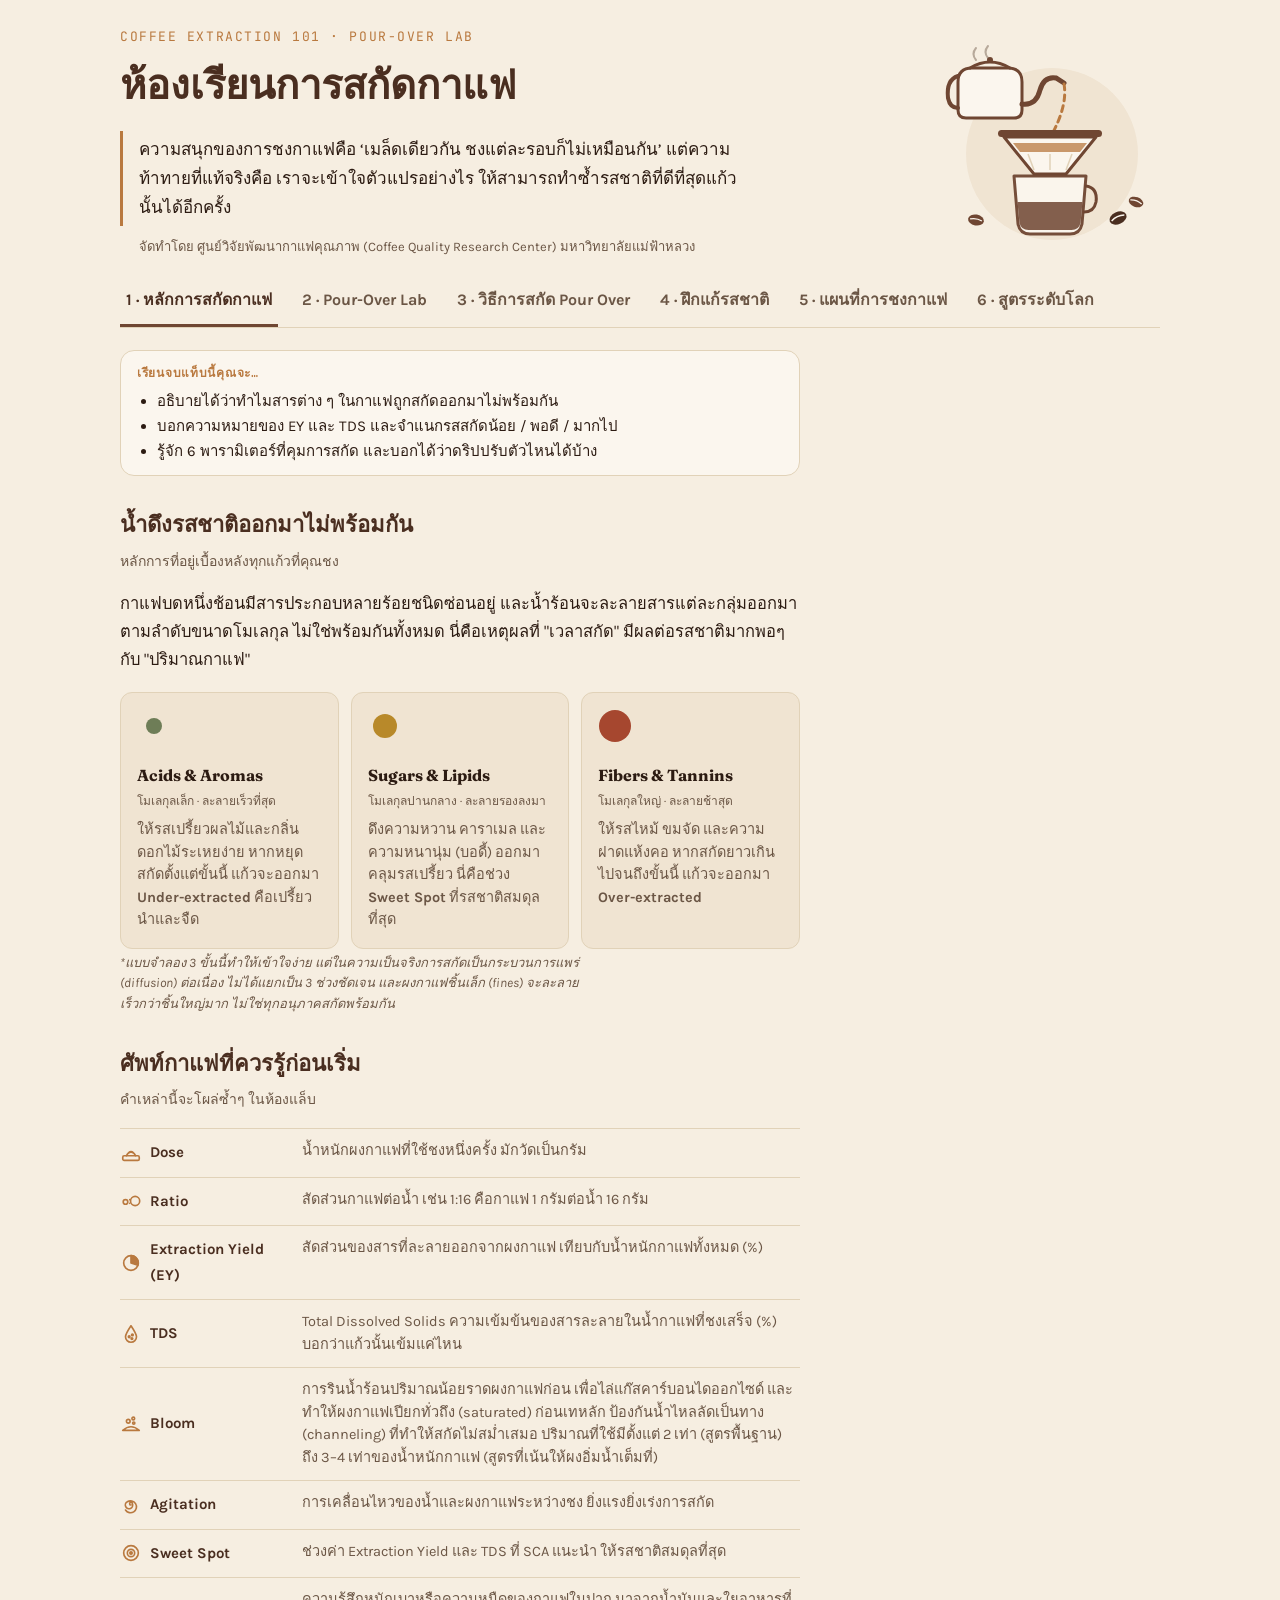
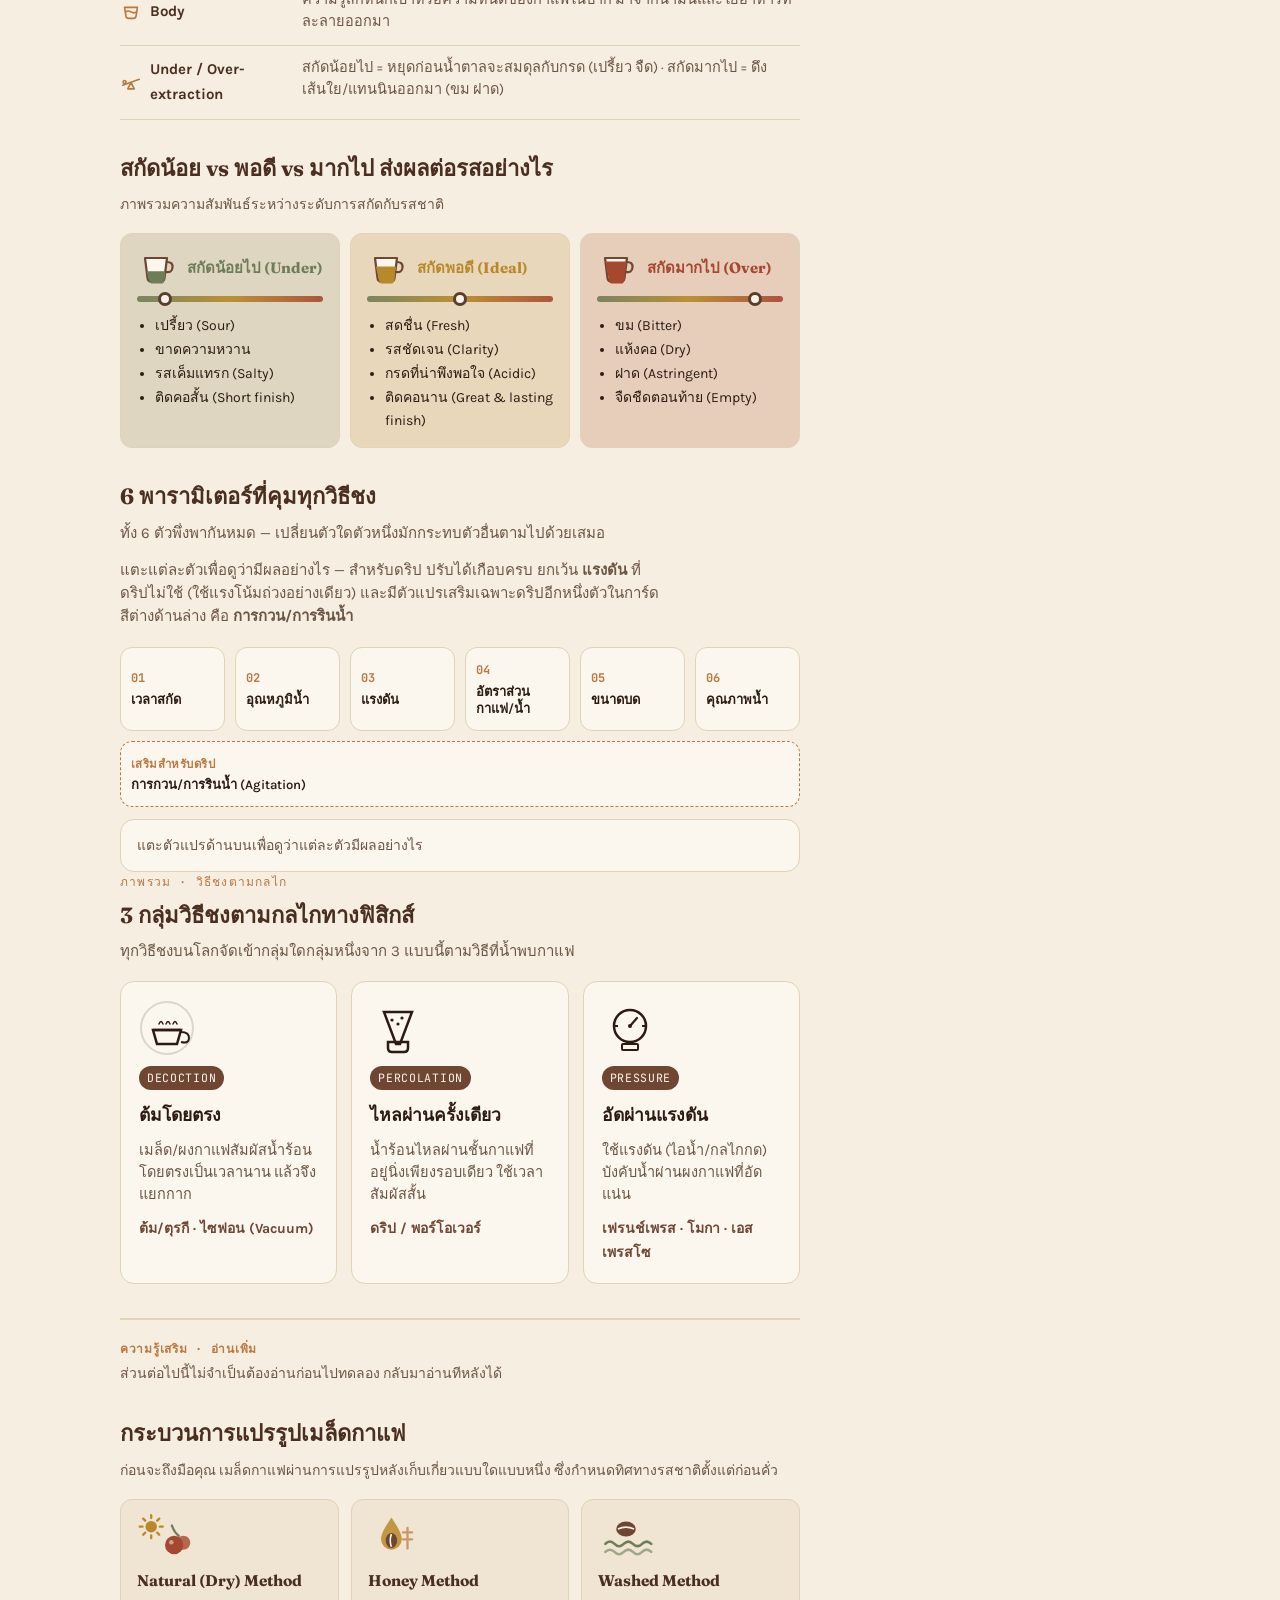
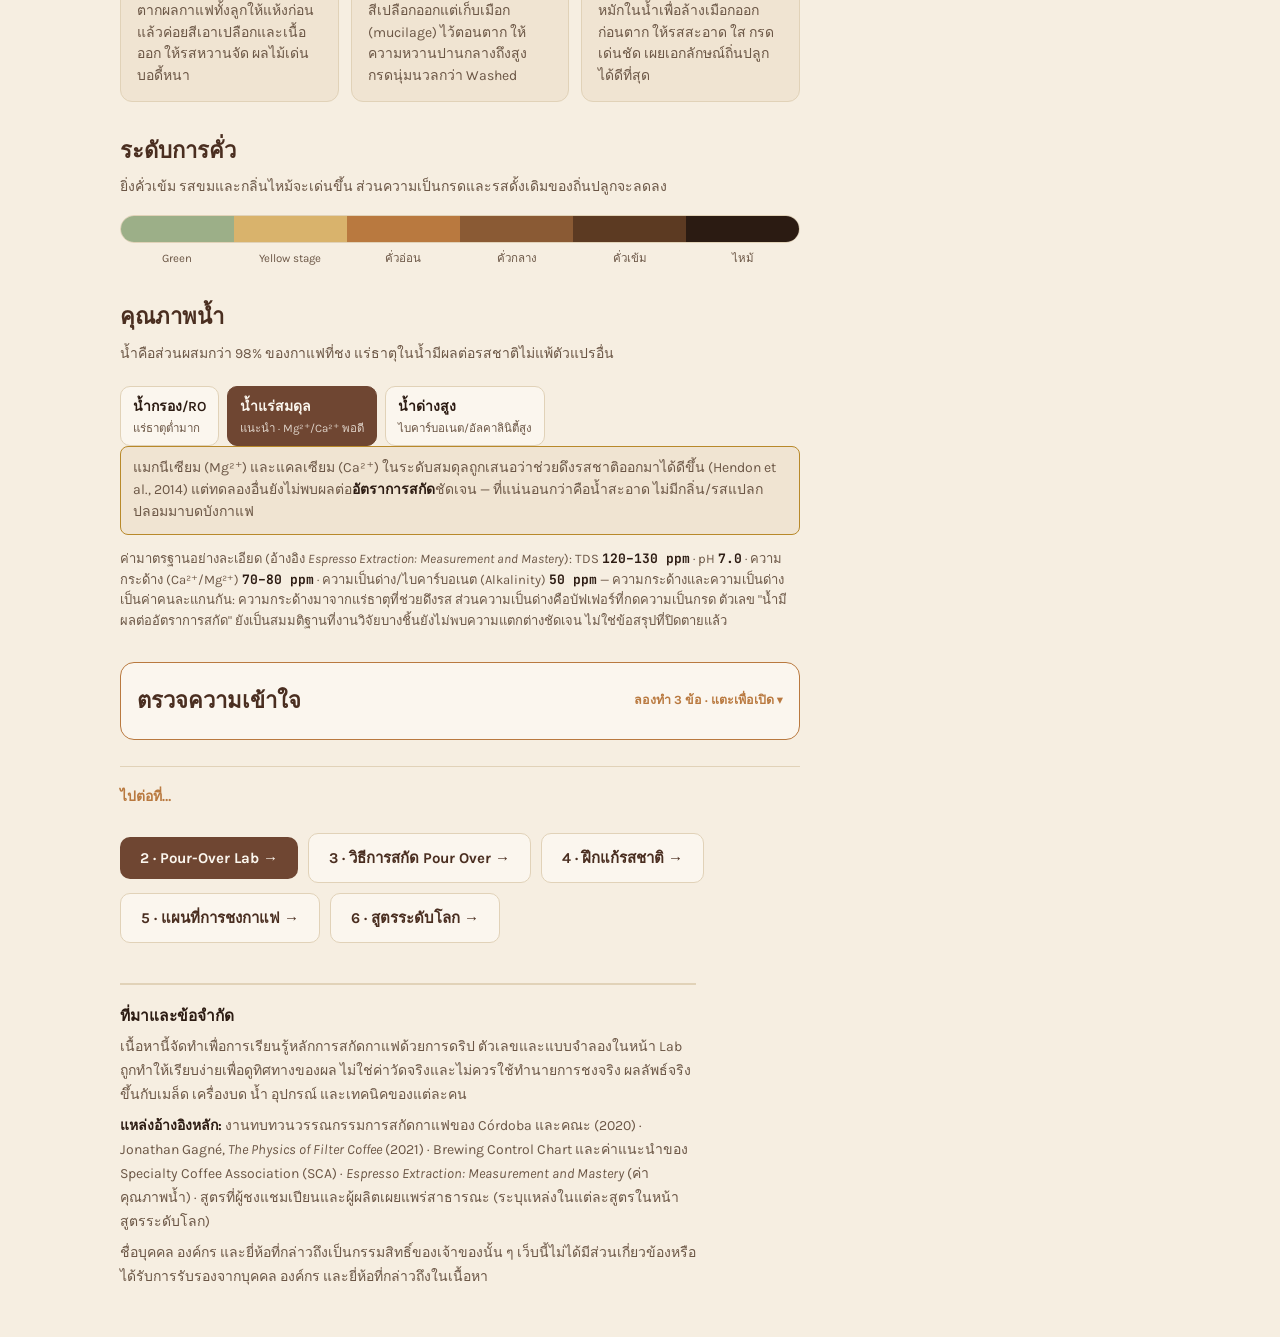
==== index.html @ 04d9f0c9 "Add coffee extraction classroom (single-page static site) Co-Authored-By: Claude Sonnet 5.5 <noreply" ====
<!doctype html><html><head><meta charset=utf8><meta name=viewport content="width=device-width,initial-scale=1,viewport-fit=cover"><style>:root{color-scheme:light;box-sizing:border-box;padding-top:env(safe-area-inset-top,0px);padding-bottom:env(safe-area-inset-bottom,0px)}html{scroll-padding-top:env(safe-area-inset-top,0px)}body{margin:0;padding:0;font:14px -apple-system,BlinkMacSystemFont,sans-serif;background:#faf9f5;color:#141413}img{max-width:100%}[hidden]:not([hidden=until-found i]){display:none!important}</style></head><body>
<title>ห้องเรียนการสกัดกาแฟ</title>
<link rel="preconnect" href="https://fonts.googleapis.com">
<link rel="preconnect" href="https://fonts.gstatic.com" crossorigin>
<link href="https://fonts.googleapis.com/css2?family=Fraunces:opsz,wght@9..144,500;9..144,600;9..144,700&family=Karla:wght@400;500;600;700&family=JetBrains+Mono:wght@400;500;700&display=swap" rel="stylesheet">
<style>
  :root{
    color-scheme: light;
    --bg: #F6EEE1;
    --paper: #FBF6EE;
    --paper-2: #F0E4D2;
    --ink: #2C1B12;
    --ink-dim: #6B5645;
    --line: #E1D2B8;
    --coffee: #6F4632;
    --coffee-strong: #4A2E20;
    --caramel: #B9793F;
    --rust: #A6472F;
    --sage: #6E7D57;
    --gold: #B8892A;
    --focus: #8A5A34;
  }
  @media (prefers-color-scheme: dark){
    :root:not([data-theme="light"]){
      color-scheme: dark;
      --bg: #1B1310;
      --paper: #241A15;
      --paper-2: #2E2119;
      --ink: #F1E6D8;
      --ink-dim: #B79E89;
      --line: #423025;
      --coffee: #D8A672;
      --coffee-strong: #EFCB9A;
      --caramel: #E0A868;
      --rust: #E17F5E;
      --sage: #9FB489;
      --gold: #E3C05D;
      --focus: #E0A868;
    }
  }
  :root[data-theme="dark"]{
    color-scheme: dark;
    --bg: #1B1310;
    --paper: #241A15;
    --paper-2: #2E2119;
    --ink: #F1E6D8;
    --ink-dim: #B79E89;
    --line: #423025;
    --coffee: #D8A672;
    --coffee-strong: #EFCB9A;
    --caramel: #E0A868;
    --rust: #E17F5E;
    --sage: #9FB489;
    --gold: #E3C05D;
    --focus: #E0A868;
  }

  * { box-sizing: border-box; }
  body{
    background: var(--bg);
    color: var(--ink);
    font-family: 'Karla', ui-sans-serif, system-ui, sans-serif;
    padding-inline: 16px;
    padding-block: 28px 40px;
  }
  .wrap{ max-width: 1040px; margin: 0 auto; }

  h1, h2, h3 { font-family: 'Fraunces', Georgia, serif; text-wrap: balance; margin: 0; }
  .mono{ font-family: 'JetBrains Mono', ui-monospace, monospace; font-variant-numeric: tabular-nums; }

  header.top{ margin-bottom: 22px; }
  .eyebrow{
    font-family: 'JetBrains Mono', monospace;
    font-size: 13px;
    letter-spacing: .12em;
    text-transform: uppercase;
    color: var(--caramel);
    margin: 0 0 8px;
  }
  h1{ font-size: clamp(28px, 4.5vw, 40px); font-weight: 700; color: var(--coffee-strong); }
  .lede{ max-width: 62ch; color: var(--ink-dim); font-size: 16.5px; line-height: 1.6; margin-top: 10px; }

  .presets{ display:flex; flex-wrap:wrap; gap:8px; margin-top:16px; }
  .preset-btn{
    font-family: 'Karla', sans-serif;
    font-size: 14.5px;
    font-weight: 600;
    padding: 7px 13px;
    border-radius: 999px;
    border: 1px solid var(--line);
    background: var(--paper);
    color: var(--ink);
    cursor: pointer;
  }
  .preset-btn:hover{ border-color: var(--coffee); }
  .preset-btn:focus-visible, button:focus-visible, input:focus-visible{
    outline: 2px solid var(--focus); outline-offset: 2px;
  }

  .grid{
    display: grid;
    grid-template-columns: minmax(0,340px) minmax(0,1fr);
    gap: 20px;
    align-items: start;
  }
  @media (max-width: 780px){
    .grid{ grid-template-columns: 1fr; }
  }

  .panel{
    background: var(--paper);
    border: 1px solid var(--line);
    border-radius: 16px;
    padding: 20px;
  }
  .panel + .panel{ margin-top: 20px; }

  .panel h2{ font-size: 20px; color: var(--coffee-strong); margin-bottom: 4px; }
  .panel .sub{ font-size: 14px; color: var(--ink-dim); margin-bottom: 18px; }

  .control{ margin-bottom: 20px; }
  .control:last-child{ margin-bottom: 4px; }
  .control-head{
    display:flex; justify-content: space-between; align-items baseline;
    align-items: baseline;
    gap: 8px;
    margin-bottom: 6px;
  }
  .control-label{ font-weight: 600; font-size: 15.5px; }
  .control-label .en{ display:block; font-size: 12px; font-weight: 400; color: var(--ink-dim); margin-top: 1px; }
  .control-value{ font-size: 15.5px; font-weight: 700; color: var(--coffee); white-space: nowrap; }
  #wr-dripper-label, #wr-temp-label{ white-space: normal; text-align: right; }

  input[type="range"]{
    -webkit-appearance: none;
    appearance: none;
    width: 100%;
    height: 6px;
    border-radius: 999px;
    background: linear-gradient(to right, var(--caramel), var(--line));
    margin: 6px 0 4px;
  }
  input[type="range"]::-webkit-slider-thumb{
    -webkit-appearance: none;
    width: 18px; height: 18px;
    border-radius: 50%;
    background: var(--coffee);
    border: 2px solid var(--paper);
    box-shadow: 0 0 0 1px var(--coffee);
    cursor: pointer;
  }
  input[type="range"]::-moz-range-thumb{
    width: 18px; height: 18px;
    border-radius: 50%;
    background: var(--coffee);
    border: 2px solid var(--paper);
    box-shadow: 0 0 0 1px var(--coffee);
    cursor: pointer;
  }
  .scale-labels{
    display:flex; justify-content: space-between;
    font-size: 11.5px; color: var(--ink-dim);
  }

  .dose-field{
    width: 52px;
    font-family: 'JetBrains Mono', monospace;
    font-size: 15.5px;
    font-weight: 700;
    color: var(--coffee);
    background: var(--paper-2);
    border: 1px solid var(--line);
    border-radius: 6px;
    padding: 3px 6px;
    text-align: right;
  }
  .dose-field:focus-visible{ outline: 2px solid var(--focus); outline-offset: 1px; }

  .recipe-water{
    margin: 4px 0 16px;
    font-size: 15.5px;
    color: var(--ink-dim);
    padding: 10px 14px;
    background: var(--paper-2);
    border: 1px solid var(--line);
    border-radius: 10px;
  }
  .recipe-water strong{
    font-family: 'JetBrains Mono', monospace;
    color: var(--coffee-strong);
    font-size: 17.5px;
  }

  .recipe-inputs{
    display: grid;
    grid-template-columns: repeat(auto-fit, minmax(200px, 1fr));
    gap: 18px 24px;
    margin-bottom: 4px;
  }


  .recipe-cards{
    display: grid;
    grid-template-columns: repeat(auto-fit, minmax(230px, 1fr));
    gap: 16px;
    margin-top: 18px;
  }
  .recipe-card{
    background: var(--paper-2);
    border: 1px solid var(--line);
    border-radius: 14px;
    padding: 16px;
    display: flex; flex-direction: column; gap: 10px;
  }
  .recipe-card .rc-head{
    display:flex; align-items: center; justify-content: space-between;
  }
  .recipe-card .rc-step{
    font-family: 'JetBrains Mono', monospace;
    font-size: 12px; font-weight: 700; letter-spacing: .04em;
    color: var(--caramel); text-transform: uppercase;
  }
  .recipe-card .rc-time{
    font-family: 'JetBrains Mono', monospace;
    font-size: 14px; font-weight: 700;
    color: var(--coffee-strong);
    background: var(--paper);
    border: 1px solid var(--line);
    border-radius: 999px;
    padding: 2px 9px;
  }
  .recipe-card svg{ width: 100%; height: auto; display:block; margin: 2px 0; }
  .recipe-card .rc-text{ font-size: 14.5px; color: var(--ink); line-height: 1.55; }
  .recipe-card .rc-text strong{ font-family: 'JetBrains Mono', monospace; color: var(--coffee-strong); }
  .recipe-card .rc-stats{
    display: flex; justify-content: space-between; gap: 8px;
    font-size: 13px; color: var(--ink-dim);
    padding: 6px 9px;
    background: var(--paper);
    border: 1px solid var(--line);
    border-radius: 8px;
  }
  .recipe-card .rc-stats strong{
    font-family: 'JetBrains Mono', monospace;
    color: var(--coffee-strong);
    font-size: 14px;
  }
  .recipe-card.rc-active{
    border-color: var(--coffee);
    box-shadow: 0 0 0 2px var(--coffee);
    background: var(--paper);
  }
  .recipe-card.rc-done{ opacity: 0.55; }
  .recipe-card.rc-done .rc-time{ background: var(--sage); color: var(--paper); border-color: var(--sage); }

  .timer-bar{
    margin: 4px 0 18px;
    padding: 14px 16px;
    background: var(--paper-2);
    border: 1px solid var(--line);
    border-radius: 12px;
  }
  .timer-display{ display:flex; align-items: baseline; gap: 6px; }
  .timer-elapsed{ font-size: 31px; font-weight: 700; color: var(--coffee-strong); }
  .timer-total{ font-size: 16.5px; color: var(--ink-dim); }
  .timer-track{
    height: 8px;
    border-radius: 999px;
    background: var(--line);
    margin: 10px 0 8px;
    overflow: hidden;
  }
  .timer-fill{
    height: 100%;
    width: 0%;
    background: var(--coffee);
    border-radius: 999px;
    transition: width 0.2s linear;
  }
  .timer-step-label{ font-size: 14.5px; color: var(--ink-dim); margin: 0 0 10px; }
  .timer-btns{ display:flex; flex-wrap: wrap; gap: 8px; }

  .results-top{ display:flex; gap:20px; flex-wrap: wrap; }
  @media (max-width: 560px){ .results-top{ flex-direction: column; } }

  .model-note{ margin-top: 14px; padding: 12px 14px; border-radius: 12px; border: 1px dashed var(--caramel); background: color-mix(in srgb, var(--gold) 8%, var(--paper)); font-size: 14px; line-height: 1.6; color: var(--ink-dim); }
  .model-note strong{ display: block; color: var(--ink); margin-bottom: 4px; font-size: 14.5px; }
  .model-note p{ margin: 0 0 6px; }
  .model-note p:last-child{ margin-bottom: 0; }
  .model-note b{ color: var(--ink); }
  .objectives{ margin: 0 0 18px; padding: 12px 16px; border-radius: 14px; border: 1px solid var(--line); background: var(--paper); }
  .objectives .obj-title{ font-family: 'JetBrains Mono', monospace; font-size: 12px; letter-spacing: .06em; text-transform: uppercase; color: var(--caramel); font-weight: 700; margin: 0 0 6px; }
  .objectives ul{ margin: 0; padding-left: 20px; font-size: 15px; line-height: 1.65; color: var(--ink); }
  .quiz{ margin-top: 30px; padding: 16px; border-radius: 14px; border: 1px solid var(--caramel); background: var(--paper); }
  .quiz h2{ font-size: 20px; margin: 0 0 2px; }
  .quiz .quiz-sub{ font-size: 14px; color: var(--ink-dim); margin: 0 0 12px; }
  .quiz-det > summary{ list-style: none; cursor: pointer; display: flex; flex-wrap: wrap; align-items: center; justify-content: space-between; gap: 6px 12px; min-height: 44px; }
  .quiz-det > summary::-webkit-details-marker{ display: none; }
  .quiz-det > summary h2{ margin: 0; }
  .quiz-det[open] > summary{ margin-bottom: 8px; }
  .quiz-q{ margin: 0 0 16px; }
  .quiz-q .q-text{ font-weight: 700; font-size: 15.5px; margin: 0 0 8px; line-height: 1.5; }
  .quiz-opts{ display: flex; flex-direction: column; gap: 6px; }
  .quiz-opt{ font: inherit; font-size: 15px; text-align: left; padding: 9px 12px; border-radius: 10px; border: 1px solid var(--line); background: var(--paper); color: var(--ink); cursor: pointer; line-height: 1.45; }
  .quiz-opt:hover:not(:disabled){ border-color: var(--coffee); }
  .quiz-opt:disabled{ cursor: default; }
  .quiz-opt.right{ border-color: var(--sage); background: color-mix(in srgb, var(--sage) 16%, var(--paper)); }
  .quiz-opt.wrong{ border-color: var(--rust); background: color-mix(in srgb, var(--rust) 12%, var(--paper)); }
  .quiz-fb{ margin: 8px 0 0; font-size: 14px; line-height: 1.6; color: var(--ink-dim); }
  .quiz-score{ display: flex; flex-wrap: wrap; gap: 10px; align-items: center; justify-content: space-between; margin-top: 4px; font-size: 15px; font-weight: 700; }
  .lede-quote{ margin: 14px 0 0; padding: 4px 0 4px 16px; border-left: 3px solid var(--caramel); font-size: 17px; line-height: 1.7; color: var(--ink); max-width: 62ch; }
  .lede-credit{ margin: 10px 0 0 19px; font-size: 13px; color: var(--ink-dim); }
  .hero{ display: flex; align-items: center; justify-content: space-between; gap: 24px; }
  .hero-text{ flex: 1 1 auto; min-width: 0; }
  .hero-art{ flex: 0 0 220px; }
  .hero-art svg{ width: 100%; height: auto; display: block; }
  @media (max-width: 640px){
    .hero{ flex-direction: column-reverse; align-items: stretch; gap: 6px; }
    .hero-art{ flex: 0 0 auto; width: 140px; align-self: flex-end; margin-bottom: 0; }
  }
  .hero-art .stream{ stroke-dasharray: 6 5; animation: pour 1.2s linear infinite; }
  .hero-art .drop{ animation: drip 1.6s ease-in infinite; opacity: 0; }
  .hero-art .d2{ animation-delay: .8s; }
  .hero-art .steam path{ animation: steam 3s ease-in-out infinite; }
  .hero-art .steam path + path{ animation-delay: 1.5s; }
  @keyframes pour{ to{ stroke-dashoffset: -22; } }
  @keyframes drip{ 0%{ transform: translateY(0); opacity: 0; } 15%{ opacity: 1; } 100%{ transform: translateY(20px); opacity: 0; } }
  @keyframes steam{ 0%,100%{ transform: translateY(0); opacity: .2; } 50%{ transform: translateY(-4px); opacity: .7; } }
  @media (prefers-reduced-motion: reduce){ .hero-art .stream, .hero-art .drop, .hero-art .steam path{ animation: none; } .hero-art .drop{ opacity: 1; } }
  .term-name{ display: flex; align-items: center; gap: 8px; }
  .term-ico{ width: 22px; height: 22px; flex: 0 0 auto; color: var(--caramel); }
  .flavor-head{ display: flex; align-items: center; gap: 10px; margin-bottom: 8px; }
  .flavor-head h3{ margin-bottom: 0 !important; }
  .flavor-cup{ width: 40px; height: 40px; flex: 0 0 auto; }
  .ex-meter{ position: relative; height: 6px; border-radius: 999px; margin: 0 0 12px; background: linear-gradient(to right, var(--sage), var(--gold), var(--rust)); opacity: .9; }
  .ex-meter span{ position: absolute; top: 50%; width: 14px; height: 14px; margin: -7px 0 0 -7px; border-radius: 50%; background: var(--paper); border: 3px solid var(--coffee-strong); }
  .proc-ico{ width: 56px; height: 46px; display: block; margin-bottom: 8px; }
  .site-foot{ margin-top: 40px; padding-top: 18px; border-top: 2px solid var(--line); font-size: 14px; line-height: 1.7; color: var(--ink-dim); max-width: 72ch; }
  .site-foot h2{ font-size: 15.5px; margin: 0 0 6px; color: var(--ink); }
  .site-foot p{ margin: 0 0 8px; }
  .site-foot strong{ color: var(--ink); }
  .extra-divider{ margin-top: 34px; padding-top: 14px; border-top: 2px solid var(--line); }
  .extra-divider span{ font-family: 'JetBrains Mono', monospace; font-size: 12px; letter-spacing: .06em; text-transform: uppercase; color: var(--caramel); font-weight: 700; }
  .extra-divider p{ margin: 4px 0 0; font-size: 14px; color: var(--ink-dim); }
  .var-note{ margin: -4px 0 14px; padding: 10px 12px; border-left: 3px solid var(--caramel); background: color-mix(in srgb, var(--gold) 8%, var(--paper)); border-radius: 0 10px 10px 0; font-size: 14px; line-height: 1.6; color: var(--ink-dim); }
  .var-note b{ color: var(--ink); }
  .range-note{ margin: 6px 0 0; font-size: 12.5px; color: var(--ink-dim); }
  .trail{ margin-top: 14px; padding-top: 14px; border-top: 1px dashed var(--line); }
  .trail-head{ display:flex; flex-wrap:wrap; gap:8px; align-items:center; justify-content:space-between; }
  .trail-head h3{ margin:0; font-size:16.5px; }
  .trail-actions{ display:flex; gap:8px; }
  .trail-btn{ font: inherit; font-size:14.5px; padding:6px 12px; border-radius:999px; border:1px solid var(--line); background:var(--paper); color:var(--ink); cursor:pointer; }
  .trail-btn:hover:not(:disabled){ border-color: var(--coffee); }
  .trail-btn:disabled{ opacity:.45; cursor:default; }
  .trail-hint{ margin:6px 0 0; font-size:14.5px; color: var(--ink-dim); }
  .trail-table{ width:100%; border-collapse:collapse; margin-top:10px; font-size:14.5px; }
  .trail-table th{ text-align:left; font-weight:600; color:var(--ink-dim); padding:4px 6px; border-bottom:1px solid var(--line); }
  .trail-table td{ padding:6px; border-bottom:1px solid var(--line); vertical-align:top; }
  .trail-table tr.trail-row{ cursor:pointer; }
  .trail-table tr.trail-row:hover td{ background: color-mix(in srgb, var(--gold) 10%, transparent); }
  .trail-n{ display:inline-flex; align-items:center; justify-content:center; width:20px; height:20px; border-radius:50%; background:var(--coffee); color:var(--paper); font-size:12px; font-family:'JetBrains Mono',monospace; }
  .trail-table .mono{ font-family:'JetBrains Mono',monospace; white-space:nowrap; }
  .chart-box{ flex: 1 1 300px; min-width: 0; }
  .chart-box svg{ width: 100%; height: auto; display:block; }

  .cup-box{
    flex: 0 0 158px;
    display:flex; flex-direction: column; align-items: center; gap: 10px;
  }
  .cup-box svg{ width: 100px; height: auto; }
  .cup-caption{ font-size: 12.5px; color: var(--ink-dim); text-align:center; }
  .cup-legend{
    list-style: none; margin: 2px 0 0; padding: 0;
    display: flex; flex-direction: column; gap: 4px;
    font-size: 12px; color: var(--ink-dim);
  }
  .cup-legend li{ display:flex; align-items:center; gap: 6px; white-space: nowrap; }
  .cup-legend .dot{ width: 8px; height: 8px; border-radius: 50%; flex: 0 0 auto; }
  .cup-legend .mono{ margin-left: auto; color: var(--ink); font-weight: 700; }

  .sequence-box{ margin-top: 20px; }
  .sequence-title{ font-size: 17.5px; color: var(--coffee-strong); margin-bottom: 2px; }
  #sequence{ width: 100%; height: auto; display: block; margin-top: 8px; }
  .sequence-caption{
    margin: 8px 0 0;
    font-size: 14px;
    color: var(--ink-dim);
    font-style: normal;
  }
  .sequence-caption strong{ color: var(--ink); font-family: 'JetBrains Mono', monospace; }

  .verdict{
    margin-top: 18px;
    padding: 16px 18px;
    border-radius: 12px;
    background: var(--paper-2);
    border: 1px solid var(--line);
  }
  .verdict-tag{
    display:inline-block;
    font-family: 'JetBrains Mono', monospace;
    font-size: 12px;
    letter-spacing: .06em;
    text-transform: uppercase;
    padding: 3px 9px;
    border-radius: 999px;
    margin-bottom: 10px;
    color: var(--paper);
  }
  .verdict h3{ font-size: 22px; margin-bottom: 8px; }
  .verdict p{ margin: 0; font-size: 15.5px; line-height: 1.65; color: var(--ink-dim); }
  .verdict p strong{ color: var(--ink); }

  .metrics{
    display:grid;
    grid-template-columns: repeat(3, 1fr);
    gap: 10px;
    margin-top: 16px;
  }
  @media (max-width: 420px){ .metrics{ grid-template-columns: 1fr 1fr; } }
  .metric{
    background: var(--paper-2);
    border: 1px solid var(--line);
    border-radius: 10px;
    padding: 10px 12px;
  }
  .metric .k{ font-size: 11.5px; color: var(--ink-dim); text-transform: uppercase; letter-spacing: .04em; }
  .metric .v{ font-size: 21px; font-weight: 700; color: var(--coffee-strong); margin-top: 2px; }

  .factor-list{
    list-style: none;
    margin: 0; padding: 0;
    display: flex; flex-direction: column; gap: 10px;
  }
  .factor-row{
    display: grid;
    grid-template-columns: 130px auto 1fr;
    gap: 10px;
    align-items: baseline;
    padding: 10px 12px;
    border-radius: 10px;
    background: var(--paper-2);
    border: 1px solid var(--line);
  }
  @media (max-width: 560px){
    .factor-row{ grid-template-columns: 1fr; }
  }
  .factor-name{ font-weight: 700; font-size: 15px; }
  .factor-tag{
    font-family: 'JetBrains Mono', monospace;
    font-size: 12px;
    letter-spacing: .04em;
    padding: 2px 8px;
    border-radius: 999px;
    white-space: nowrap;
    justify-self: start;
    color: var(--paper);
  }
  .factor-note{ font-size: 14.5px; color: var(--ink-dim); line-height: 1.5; }

  footer.note{
    margin-top: 22px;
    font-size: 13px;
    color: var(--ink-dim);
    line-height: 1.6;
    max-width: 68ch;
  }

  .tabs{
    display: flex;
    gap: 4px;
    margin-top: 20px;
    border-bottom: 1px solid var(--line);
    overflow-x: auto;
    scrollbar-width: none;
  }
  .tabs::-webkit-scrollbar{ display: none; }
  .tab-btn{
    flex: 0 0 auto;
    white-space: nowrap;
    font-family: 'Karla', sans-serif;
    font-size: 16px;
    font-weight: 700;
    padding: 10px 6px 12px;
    background: none;
    border: none;
    border-bottom: 3px solid transparent;
    color: var(--ink-dim);
    cursor: pointer;
    margin-right: 14px;
  }
  .tab-btn[aria-selected="true"]{ color: var(--coffee-strong); border-bottom-color: var(--coffee); }
  .tab-btn:hover{ color: var(--ink); }

  .lesson{ font-size: 16.5px; line-height: 1.7; color: var(--ink); max-width: 68ch; }
  .lesson p{ margin: 0 0 14px; }
  .lesson h2{ font-size: 22px; color: var(--coffee-strong); margin: 0 0 6px; }
  .lesson .sub{ font-size: 14px; color: var(--ink-dim); margin-bottom: 16px; }

  .molecule-steps{
    display: grid;
    grid-template-columns: repeat(3, 1fr);
    gap: 12px;
    margin: 18px 0 4px;
  }
  @media (max-width: 640px){ .molecule-steps{ grid-template-columns: 1fr; } }
  .molecule-card{
    background: var(--paper-2);
    border: 1px solid var(--line);
    border-radius: 12px;
    padding: 16px;
  }
  .molecule-dot{ border-radius: 50%; margin-bottom: 10px; }
  .molecule-card h3{ font-size: 16px; color: var(--ink); margin-bottom: 2px; }
  .molecule-card .tag{ font-size: 12px; color: var(--ink-dim); margin-bottom: 8px; display:block; }
  .molecule-card p{ font-size: 14.5px; color: var(--ink-dim); line-height: 1.55; margin: 0; }

  .var-grid{
    display: grid;
    grid-template-columns: repeat(auto-fit, minmax(200px, 1fr));
    gap: 12px;
    margin: 14px 0 4px;
  }
  .var-card{
    background: var(--paper-2);
    border: 1px solid var(--line);
    border-radius: 12px;
    padding: 14px 16px;
  }
  .var-card h3{ font-size: 16px; color: var(--coffee-strong); margin-bottom: 8px; }
  .var-card .row{ font-size: 14px; color: var(--ink-dim); line-height: 1.55; margin-bottom: 4px; }
  .var-card .row strong{ color: var(--ink); font-weight: 700; }

  .term-list{
    display: grid;
    grid-template-columns: 1fr;
    gap: 0;
    margin: 14px 0 4px;
    border-top: 1px solid var(--line);
  }
  .term-row{
    display: grid;
    grid-template-columns: 168px 1fr;
    gap: 14px;
    padding: 11px 0;
    border-bottom: 1px solid var(--line);
  }
  @media (max-width: 560px){ .term-row{ grid-template-columns: 1fr; gap: 3px; } }
  .term-name{ font-weight: 700; font-size: 15px; color: var(--coffee-strong); }
  .term-def{ font-size: 14.5px; color: var(--ink-dim); line-height: 1.55; }

  .equip-grid{
    display: grid;
    grid-template-columns: repeat(auto-fit, minmax(200px, 1fr));
    gap: 12px;
    margin: 14px 0 4px;
  }
  .equip-card{
    padding: 12px 14px;
    border-radius: 10px;
    background: var(--paper-2);
    border: 1px solid var(--line);
  }
  .equip-card .name{ font-weight: 700; font-size: 15px; color: var(--ink); }
  .equip-card .en{ font-size: 11.5px; color: var(--caramel); display:block; margin-bottom: 4px; }
  .equip-card p{ margin: 4px 0 0; font-size: 14px; color: var(--ink-dim); line-height: 1.5; }

  .process-grid{
    display: grid;
    grid-template-columns: repeat(auto-fit, minmax(200px, 1fr));
    gap: 12px;
    margin: 14px 0 4px;
  }
  .process-card{
    background: var(--paper-2);
    border: 1px solid var(--line);
    border-radius: 12px;
    padding: 14px 16px;
  }
  .process-card h3{ font-size: 15.5px; color: var(--coffee-strong); margin-bottom: 6px; }
  .process-card p{ font-size: 14px; color: var(--ink-dim); line-height: 1.55; margin: 0; }

  .roast-bar{
    display: flex;
    height: 28px;
    border-radius: 999px;
    overflow: hidden;
    margin: 16px 0 6px;
    border: 1px solid var(--line);
  }
  .roast-bar span{ flex: 1 1 0; }
  .roast-labels{
    display: flex;
    font-size: 11.5px;
    color: var(--ink-dim);
    text-align: center;
  }
  .roast-labels span{ flex: 1 1 0; }

  .flavor-table{
    display: grid;
    grid-template-columns: repeat(3, 1fr);
    gap: 10px;
    margin: 14px 0 4px;
  }
  @media (max-width: 560px){ .flavor-table{ grid-template-columns: 1fr; } }
  .flavor-col{
    border-radius: 12px;
    padding: 14px 16px;
    border: 1px solid var(--line);
  }
  .flavor-col.under{ background: color-mix(in srgb, var(--sage) 14%, var(--paper-2)); }
  .flavor-col.ideal{ background: color-mix(in srgb, var(--gold) 14%, var(--paper-2)); }
  .flavor-col.over{ background: color-mix(in srgb, var(--rust) 14%, var(--paper-2)); }
  .flavor-col h3{ font-size: 15px; margin-bottom: 8px; }
  .flavor-col.under h3{ color: var(--sage); }
  .flavor-col.ideal h3{ color: var(--gold); }
  .flavor-col.over h3{ color: var(--rust); }
  .flavor-col ul{ margin: 0; padding-left: 18px; font-size: 14px; color: var(--ink); line-height: 1.7; }

  .pour-compare{
    display: grid;
    grid-template-columns: repeat(auto-fit, minmax(200px, 1fr));
    gap: 16px;
    margin: 16px 0 4px;
  }
  .pour-card{
    background: var(--paper-2);
    border: 1px solid var(--line);
    border-radius: 12px;
    padding: 14px;
    text-align: center;
  }
  .pour-card svg{ width: 120px; height: auto; margin: 4px auto 8px; display: block; }
  .pour-card h3{ font-size: 15px; color: var(--coffee-strong); margin-bottom: 4px; }
  .pour-card p{ font-size: 14px; color: var(--ink-dim); line-height: 1.5; margin: 0; }

  .water-spec-note{
    margin-top: 10px;
    font-size: 13px;
    color: var(--ink-dim);
    line-height: 1.6;
  }
  .water-spec-note strong{ color: var(--ink); font-family: 'JetBrains Mono', monospace; }

  .model-caveat{
    margin-top: 14px;
    font-size: 13px;
    font-style: italic;
    color: var(--ink-dim);
    line-height: 1.6;
    max-width: 68ch;
  }


  .setup-layout{ display: flex; flex-wrap: wrap; gap: 24px; align-items: center; margin-top: 4px; }
  .setup-figure{ margin: 0; flex: 1 1 340px; max-width: 540px; min-width: 0; }
  .setup-figure svg{ width: 100%; height: auto; display: block; }
  .setup-figure figcaption{ font-size: 13px; color: var(--ink-dim); margin-top: 8px; line-height: 1.5; }
  .setup-steps{ list-style: none; margin: 0; padding: 0; flex: 1 1 260px; min-width: 0; display: flex; flex-direction: column; gap: 10px; }
  .setup-steps li{ display: flex; gap: 12px; align-items: baseline; font-size: 15px; line-height: 1.55; color: var(--ink-dim); }
  .setup-steps li strong{ color: var(--ink); }
  .setup-steps .n{
    flex: 0 0 22px; height: 22px; border-radius: 50%; background: var(--caramel); color: var(--paper);
    font-family: 'JetBrains Mono', monospace; font-size: 12px; font-weight: 700;
    display: inline-flex; align-items: center; justify-content: center; transform: translateY(2px);
  }

  .challenge{ margin-bottom: 18px; }
  .challenge .ch-head{ display: flex; flex-wrap: wrap; align-items: flex-end; justify-content: space-between; gap: 12px; margin-bottom: 8px; }
  .challenge .ch-head h2{ margin-bottom: 0; }
  .challenge .sub{ margin-bottom: 12px; max-width: 70ch; }
  .ch-problem{ margin: 0 0 10px; font-size: 15.5px; line-height: 1.6; color: var(--ink-dim); }
  .ch-problem strong{ display: block; font-family: 'Fraunces', Georgia, serif; font-size: 18.5px; color: var(--rust); }
  .ch-meta{ display: flex; flex-wrap: wrap; align-items: center; justify-content: space-between; gap: 10px; font-size: 14px; color: var(--ink-dim); margin-bottom: 12px; }
  .ch-moves{ display: inline-flex; align-items: center; gap: 6px; font-family: 'JetBrains Mono', monospace; font-size: 13px; }
  .ch-moves i{ width: 12px; height: 12px; border-radius: 50%; border: 2px solid var(--coffee); display: inline-block; }
  .ch-moves i.used{ background: var(--coffee); }
  .ch-actions{ display: flex; flex-wrap: wrap; gap: 8px; }
  .ch-actions .cta-btn{ padding: 8px 14px; font-size: 14.5px; }
  #ch-hint-text{ margin-top: 12px; }
  #ch-result{ margin-top: 4px; }

  .water-control{ margin-top: 20px; }
  .water-btns{ display:flex; flex-wrap: wrap; gap: 8px; margin-top: 8px; }
  .water-btn{
    font-family: 'Karla', sans-serif;
    font-size: 14px; font-weight: 600;
    padding: 8px 12px;
    border-radius: 10px;
    border: 1px solid var(--line);
    background: var(--paper);
    color: var(--ink);
    cursor: pointer;
    text-align: left;
    display: flex; flex-direction: column; gap: 2px;
  }
  .water-btn .sub-en{ font-size: 11.5px; font-weight: 400; color: var(--ink-dim); }
  .water-btn:hover{ border-color: var(--coffee); }
  .water-btn[aria-pressed="true"]{ background: var(--coffee); border-color: var(--coffee); color: var(--paper); }
  .water-btn[aria-pressed="true"] .sub-en{ color: var(--paper); opacity: 0.8; }
  .water-note{
    margin-top: 10px;
    font-size: 14px;
    line-height: 1.6;
    color: var(--ink-dim);
    padding: 10px 12px;
    border-radius: 8px;
    background: var(--paper-2);
    border: 1px solid var(--line);
  }
  .water-note strong{ color: var(--ink); }

  .speed-row{ margin: 0 0 10px; font-size: 14px; color: var(--ink-dim); display: flex; flex-wrap: wrap; align-items: center; gap: 8px; }
  .speed-btn{ font: inherit; font-size: 14.5px; font-weight: 700; padding: 6px 14px; min-height: 36px; border-radius: 999px; border: 1px solid var(--line); background: var(--paper); color: var(--ink); cursor: pointer; }
  .speed-btn:hover{ border-color: var(--coffee); }
  .speed-btn[aria-pressed="true"]{ background: var(--coffee); border-color: var(--coffee); color: var(--paper); }
  .speed-msg{ flex: 1 1 100%; color: var(--rust); font-size: 13px; }
  .tab-nav{ align-items: center; }
  .tab-nav-label{ flex: 0 0 100%; margin: 0; font-size: 14px; font-weight: 700; color: var(--caramel); }
  .tab-nav .cta-btn{ font-size: 15px; }
  .cta-row{ margin-top: 26px; padding-top: 18px; border-top: 1px solid var(--line); display:flex; flex-wrap: wrap; gap: 10px; }
  .cta-btn{
    font-family: 'Karla', sans-serif;
    font-size: 16px;
    font-weight: 700;
    padding: 12px 20px;
    border-radius: 10px;
    border: none;
    background: var(--coffee);
    color: var(--paper);
    cursor: pointer;
  }
  .cta-btn:hover{ background: var(--coffee-strong); }
  .cta-btn.secondary{
    background: var(--paper); color: var(--coffee-strong);
    border: 1px solid var(--line);
  }
  .cta-btn.secondary:hover{ border-color: var(--coffee); background: var(--paper-2); }

  /* ---- brewing map (merged infographic) ---- */
  .sec-head{ margin-bottom: 18px; }
  .sec-num{
    font-family: 'JetBrains Mono', monospace; font-size: 12px; letter-spacing: .1em;
    color: var(--caramel); text-transform: uppercase; display: block; margin-bottom: 4px;
  }
  .sec-sub{ font-size: 15px; color: var(--ink-dim); margin-top: 4px; max-width: 60ch; line-height: 1.55; }

  .method-row{ display: grid; grid-template-columns: repeat(3, 1fr); gap: 14px; }
  @media (max-width: 640px){ .method-row{ grid-template-columns: 1fr; } }
  .method-card{
    background: var(--paper); border: 1px solid var(--line); border-radius: 14px;
    padding: 18px; display: flex; flex-direction: column; gap: 10px;
  }
  .method-card svg{ width: 56px; height: 56px; }
  .method-card h3{ font-size: 17.5px; color: var(--ink); }
  .method-card .tag{
    font-family: 'JetBrains Mono', monospace; font-size: 11.5px; letter-spacing: .06em;
    text-transform: uppercase; color: var(--paper); background: var(--coffee);
    padding: 2px 8px; border-radius: 999px; align-self: flex-start;
  }
  .method-card p{ font-size: 14.5px; color: var(--ink-dim); line-height: 1.55; margin: 0; }
  .method-card .examples{ font-size: 14px; color: var(--coffee); font-weight: 700; }

  .callout{
    margin-top: 16px; padding: 12px 16px; border-radius: 12px;
    background: var(--paper-2); border: 1px dashed var(--line);
    font-size: 14px; color: var(--ink-dim); line-height: 1.6;
  }
  .callout strong{ color: var(--ink); }

  .geo-row{ display: grid; grid-template-columns: repeat(3, 1fr); gap: 14px; }
  @media (max-width: 760px){ .geo-row{ grid-template-columns: 1fr; } }
  .geo-card{
    background: var(--paper); border: 1px solid var(--line); border-radius: 14px;
    padding: 18px; display: flex; flex-direction: column; gap: 10px; min-width: 0;
  }
  .geo-card svg{ width: 72px; height: 58px; display: block; }
  .geo-card .geo-head{ display: flex; align-items: flex-start; justify-content: space-between; gap: 8px; }
  .geo-card h3{ font-size: 16.5px; color: var(--ink); }
  .geo-card .examples{ font-size: 12.5px; color: var(--ink-dim); margin-top: 1px; }
  .geo-line{ font-size: 13px; line-height: 1.55; }
  .geo-line .k{ font-weight: 700; color: var(--caramel); display: block; font-family: 'JetBrains Mono', monospace; font-size: 11px; letter-spacing: .05em; text-transform: uppercase; margin-bottom: 2px; }
  .geo-line span:last-child{ color: var(--ink-dim); }

  .material-scale{ margin-top: 18px; }
  .material-track{
    display: flex; border-radius: 10px; overflow: hidden; border: 1px solid var(--line);
    height: 40px;
  }
  .material-track span{
    flex: 1 1 0; display: flex; align-items: center; justify-content: center;
    font-size: 12.5px; font-weight: 700; color: var(--paper);
  }
  .material-labels{ display: flex; margin-top: 6px; font-size: 12px; color: var(--ink-dim); }
  .material-labels span{ flex: 1 1 0; text-align: center; }

  .compare-row{ display: grid; grid-template-columns: 1fr 1fr; gap: 14px; }
  @media (max-width: 560px){ .compare-row{ grid-template-columns: 1fr; } }
  .compare-card{ border-radius: 14px; padding: 16px; border: 1px solid var(--line); }
  .compare-card.surface{ background: color-mix(in srgb, var(--rust) 10%, var(--paper)); }
  .compare-card.depth{ background: color-mix(in srgb, var(--sage) 12%, var(--paper)); }
  .compare-card h3{ font-size: 16px; margin-bottom: 6px; }
  .compare-card.surface h3{ color: var(--rust); }
  .compare-card.depth h3{ color: var(--sage); }
  .compare-card p{ font-size: 14px; color: var(--ink-dim); line-height: 1.55; margin: 0; }

  .mat-table{ width: 100%; border-collapse: collapse; margin-top: 16px; font-size: 14px; }
  .mat-table th{
    text-align: left; font-family: 'JetBrains Mono', monospace; font-size: 11.5px;
    letter-spacing: .06em; text-transform: uppercase; color: var(--caramel);
    padding: 6px 10px; border-bottom: 1px solid var(--line);
  }
  .mat-table td{ padding: 9px 10px; border-bottom: 1px solid var(--line); color: var(--ink-dim); vertical-align: top; }
  .mat-table td:first-child{ color: var(--ink); font-weight: 700; white-space: nowrap; }
  .table-wrap{ overflow-x: auto; }
  .filter-table{ min-width: 560px; }
  .filter-table td:nth-child(n+2){ min-width: 130px; }

  .agitation-row{ display: grid; grid-template-columns: repeat(3, 1fr); gap: 14px; }
  @media (max-width: 640px){ .agitation-row{ grid-template-columns: 1fr; } }
  .agi-card{
    background: var(--paper); border: 1px solid var(--line); border-radius: 14px; padding: 16px;
  }
  .agi-card h3{ font-size: 15.5px; color: var(--ink); margin-bottom: 8px; }
  .agi-line{ font-size: 13px; line-height: 1.55; margin-bottom: 6px; }
  .agi-line .k{ font-weight: 700; color: var(--sage); }
  .agi-line.warn .k{ color: var(--rust); }
  .agi-line span:last-child{ color: var(--ink-dim); }


  .trouble-table{ width: 100%; border-collapse: collapse; font-size: 14px; }
  .trouble-table th{
    text-align: left; font-family: 'JetBrains Mono', monospace; font-size: 11.5px;
    letter-spacing: .06em; text-transform: uppercase; color: var(--caramel);
    padding: 7px 10px; border-bottom: 1px solid var(--line);
  }
  .trouble-table td{ padding: 10px; border-bottom: 1px solid var(--line); color: var(--ink-dim); }
  .trouble-table td:first-child{ color: var(--rust); font-weight: 700; white-space: nowrap; }
  .trouble-table td:last-child{ color: var(--sage); font-weight: 600; }

  details.geo-card, details.agi-card{ align-self: start; }
  details.geo-card > summary, details.agi-card > summary{ list-style: none; cursor: pointer; display: flex; flex-direction: column; gap: 10px; }
  details.agi-card > summary{ flex-direction: row; align-items: center; justify-content: space-between; gap: 8px; }
  details.agi-card > summary h3{ margin-bottom: 0; }
  details > summary::-webkit-details-marker{ display: none; }
  .tap-hint{ font-size: 12.5px; color: var(--caramel); font-weight: 700; }
  .tap-hint::after{ content: ' ▾'; }
  details[open] .tap-hint::after{ content: ' ▴'; }
  details.geo-card > summary:hover .tap-hint, details.agi-card > summary:hover .tap-hint{ color: var(--coffee); }
  details[open].geo-card, details[open].agi-card{ border-color: var(--caramel); }
  .card-body{ display: flex; flex-direction: column; gap: 10px; margin-top: 12px; padding-top: 12px; border-top: 1px dashed var(--line); }
  .agi-card .card-body{ gap: 0; }
  button.param-tile{ font: inherit; text-align: left; cursor: pointer; color: inherit; }
  button.param-tile:hover{ border-color: var(--coffee); }
  button.param-tile[aria-expanded="true"]{ border-color: var(--coffee); background: color-mix(in srgb, var(--gold) 14%, var(--paper)); }
  .param-detail{ margin-top: 12px; padding: 14px 16px; border: 1px solid var(--line); border-radius: 14px; background: var(--paper); font-size: 15px; line-height: 1.65; }
  .param-detail h3{ font-size: 16.5px; margin: 0 0 4px; color: var(--ink); }
  .param-detail p{ margin: 0; color: var(--ink-dim); }
  .param-detail .pd-en{ font-size: 12.5px; font-weight: 400; color: var(--ink-dim); margin-left: 8px; font-family: 'JetBrains Mono', monospace; }
  .pd-list{ margin: 8px 0 0; }
  .pd-list dt{ font-family: 'JetBrains Mono', monospace; font-size: 11.5px; letter-spacing: .05em; text-transform: uppercase; font-weight: 700; color: var(--caramel); margin-top: 10px; }
  .pd-list dd{ margin: 2px 0 0; color: var(--ink-dim); }
  .param-detail .param-hint{ font-size: 14px; }
  .filter-row{ cursor: pointer; }
  .filter-row:hover td{ background: color-mix(in srgb, var(--gold) 10%, transparent); }
  .filter-row.on td{ background: color-mix(in srgb, var(--gold) 18%, transparent); }
  .filter-row:focus-visible{ outline: 2px solid var(--coffee); outline-offset: -2px; }
  .tap-note{ font-size: 13px; color: var(--caramel); font-weight: 700; margin: 8px 0 0; }
  .filter-detail{ margin-top: 10px; display: flex; gap: 16px; align-items: center; flex-wrap: wrap; padding: 14px 16px; border: 1px solid var(--caramel); border-radius: 14px; background: var(--paper); }
  .filter-detail[hidden]{ display: none; }
  .filter-detail svg{ width: 150px; height: auto; flex: 0 0 auto; color: var(--coffee); }
  .filter-detail .fd-text{ flex: 1 1 220px; min-width: 0; }
  .filter-detail h3{ font-size: 16.5px; margin: 0 0 4px; color: var(--ink); }
  .filter-detail p{ margin: 0; font-size: 15px; line-height: 1.65; color: var(--ink-dim); }
  .trouble-chips{ display: flex; flex-wrap: wrap; gap: 8px; }
  .trouble-chip{ font: inherit; font-size: 15px; font-weight: 700; padding: 8px 14px; border-radius: 999px; border: 1px solid var(--line); background: var(--paper); color: var(--rust); cursor: pointer; }
  .trouble-chip:hover{ border-color: var(--rust); }
  .trouble-chip[aria-pressed="true"]{ background: var(--rust); border-color: var(--rust); color: var(--paper); }
  .trouble-result{ margin-top: 12px; padding: 14px 16px; border: 1px solid var(--line); border-radius: 14px; background: var(--paper); font-size: 15px; line-height: 1.65; }
  .trouble-result .tr-k{ font-family: 'JetBrains Mono', monospace; font-size: 11.5px; letter-spacing: .05em; text-transform: uppercase; font-weight: 700; margin: 10px 0 2px; }
  .trouble-result .tr-k:first-child{ margin-top: 0; }
  .trouble-result .tr-cause{ color: var(--rust); }
  .trouble-result .tr-fix{ color: var(--sage); }
  .trouble-result p{ margin: 0; color: var(--ink-dim); }
  .trouble-result ul{ margin: 0; padding-left: 20px; color: var(--ink-dim); }
  .trouble-result .cta-btn{ margin-top: 12px; padding: 8px 14px; font-size: 14.5px; }
  .param-extra{ margin-top: 10px; }
  button.param-tile.extra{ width: 100%; border-style: dashed; border-color: var(--caramel); }
  button.param-tile.extra .num{ font-size: 11.5px; letter-spacing: .04em; text-transform: none; }
  .param-detail .pd-tag{ display: inline-block; margin-left: 8px; padding: 1px 8px; border-radius: 999px; border: 1px dashed var(--caramel); font-size: 12px; font-weight: 700; color: var(--caramel); vertical-align: middle; }
  .param-strip{ display: grid; grid-template-columns: repeat(6, 1fr); gap: 10px; }
  @media (max-width: 720px){ .param-strip{ grid-template-columns: repeat(3, 1fr); } }
  @media (max-width: 420px){ .param-strip{ grid-template-columns: repeat(2, 1fr); } }
  .param-tile{
    background: var(--paper); border: 1px solid var(--line); border-radius: 12px;
    padding: 12px 10px; text-align: center;
  }
  .param-tile .num{ font-family: 'JetBrains Mono', monospace; font-size: 12px; color: var(--caramel); font-weight: 700; }
  .param-tile .label{ font-size: 13px; color: var(--ink); font-weight: 600; margin-top: 4px; line-height: 1.3; }
  @media (max-width: 560px){
    .results-top .chart-box, .results-top .cup-box{ flex: 0 0 auto; }
    .results-top .chart-box{ margin: 0 -14px; }
    #chart text{ font-size: 14px !important; }
    #chart text.chart-ideal{ font-size: 11.5px !important; }
    #chart-point{ r: 10px; }
    #chart-trail circle{ r: 11px; }
    #chart-trail text{ font-size: 13px !important; }
    .geo-line, .agi-line{ font-size: 15px; }
    .geo-line .k{ font-size: 12px; }
    .mat-table, .filter-table{ font-size: 15px; }
    details.agi-card > summary{ min-height: 44px; }
    .tap-hint{ font-size: 14px; }
    .callout{ font-size: 15px; }
  }
</style>

<div class="wrap">
  <header class="top">
    <div class="hero">
      <div class="hero-text">
      <p class="eyebrow">Coffee Extraction 101 · Pour-Over Lab</p>
      <h1>ห้องเรียนการสกัดกาแฟ</h1>
      <blockquote class="lede lede-quote">ความสนุกของการชงกาแฟคือ ‘เมล็ดเดียวกัน ชงแต่ละรอบก็ไม่เหมือนกัน’ แต่ความท้าทายที่แท้จริงคือ เราจะเข้าใจตัวแปรอย่างไร ให้สามารถทำซ้ำรสชาติที่ดีที่สุดแก้วนั้นได้อีกครั้ง</blockquote>
      <p class="lede-credit">จัดทำโดย ศูนย์วิจัยพัฒนากาแฟคุณภาพ (Coffee Quality Research Center) มหาวิทยาลัยแม่ฟ้าหลวง</p>
      </div>
      <div class="hero-art" aria-hidden="true">
      <svg viewBox="0 0 220 200" role="presentation">
        <circle cx="112" cy="112" r="86" fill="var(--paper-2)"/>
        <g class="steam" fill="none" stroke="var(--ink-dim)" stroke-width="2" stroke-linecap="round" opacity=".45">
          <path d="M36 18 q-5 -6 0 -12"/><path d="M48 16 q-5 -6 0 -12"/>
        </g>
        <path d="M18 40 q0 -14 14 -14 h36 q14 0 14 14 v28 q0 8 -8 8 h-48 q-8 0 -8 -8 z" fill="var(--paper)" stroke="var(--coffee)" stroke-width="3" stroke-linejoin="round"/>
        <path d="M30 26 q20 -12 40 0" fill="none" stroke="var(--coffee)" stroke-width="3" stroke-linecap="round"/>
        <circle cx="50" cy="18" r="3" fill="var(--coffee)"/>
        <path d="M18 34 q-12 4 -10 22 q2 10 10 10" fill="none" stroke="var(--coffee)" stroke-width="4" stroke-linecap="round"/>
        <path d="M82 62 q14 2 18 -14 q4 -14 16 -12 l8 5" fill="none" stroke="var(--coffee)" stroke-width="5" stroke-linecap="round"/>
        <path class="stream" d="M124 42 q4 22 -14 54" fill="none" stroke="var(--caramel)" stroke-width="3" stroke-linecap="round"/>
        <rect x="58" y="88" width="104" height="7" rx="3.5" fill="var(--coffee)"/>
        <path d="M64 95 h92 l-30 37 h-32 z" fill="var(--paper)" stroke="var(--coffee)" stroke-width="3" stroke-linejoin="round"/>
        <path d="M73 101 h74 l-7 9 h-60 z" fill="var(--caramel)" opacity=".75"/>
        <g stroke="var(--line)" stroke-width="1.5"><path d="M88 112 l6 16"/><path d="M110 112 v16"/><path d="M132 112 l-6 16"/></g>
        <circle class="drop d1" cx="110" cy="138" r="2.6" fill="var(--coffee)"/>
        <circle class="drop d2" cx="110" cy="138" r="2.6" fill="var(--coffee)"/>
        <path d="M74 134 h72 l-4 48 q-2 10 -12 10 h-40 q-10 0 -12 -10 z" fill="var(--paper)" stroke="var(--coffee)" stroke-width="3" stroke-linejoin="round" opacity=".95"/>
        <path d="M77.5 160 h65 l-2 21 q-1.5 7 -9 7 h-43 q-7.5 0 -9 -7 z" fill="var(--coffee)" opacity=".85"/>
        <path d="M146 144 q12 2 10 16 q-2 10 -12 10" fill="none" stroke="var(--coffee)" stroke-width="3" stroke-linecap="round"/>
        <g transform="translate(178 176) rotate(-25)"><ellipse rx="9" ry="6" fill="var(--coffee-strong)"/><path d="M-7 0 q7 -3 14 0" stroke="var(--paper)" stroke-width="1.5" fill="none"/></g>
        <g transform="translate(196 160) rotate(20)"><ellipse rx="7.5" ry="5" fill="var(--coffee)"/><path d="M-6 0 q6 -2.5 12 0" stroke="var(--paper)" stroke-width="1.3" fill="none"/></g>
        <g transform="translate(36 178) rotate(10)"><ellipse rx="8" ry="5.5" fill="var(--coffee)"/><path d="M-6 0 q6 -2.5 12 0" stroke="var(--paper)" stroke-width="1.3" fill="none"/></g>
      </svg>
    </div>
    </div>
    <div class="tabs" role="tablist">
      <button class="tab-btn" data-tab="basics" role="tab" aria-selected="true" id="tabbtn-basics">1 · หลักการสกัดกาแฟ</button>
      <button class="tab-btn" data-tab="lab" role="tab" aria-selected="false" id="tabbtn-lab">2 · Pour-Over Lab</button>
      <button class="tab-btn" data-tab="recipe" role="tab" aria-selected="false" id="tabbtn-recipe">3 · วิธีการสกัด Pour Over</button>
      <button class="tab-btn" data-tab="challenge" role="tab" aria-selected="false" id="tabbtn-challenge">4 · ฝึกแก้รสชาติ</button>
      <button class="tab-btn" data-tab="map" role="tab" aria-selected="false" id="tabbtn-map">5 · แผนที่การชงกาแฟ</button>
      <button class="tab-btn" data-tab="world" role="tab" aria-selected="false" id="tabbtn-world">6 · สูตรระดับโลก</button>
    </div>
  </header>

  <div class="tab-panel lesson" id="panel-basics" role="tabpanel" aria-labelledby="tabbtn-basics">
    <div class="objectives" data-obj="basics"></div>
    <section style="margin-top: 30px;">
      <h2>น้ำดึงรสชาติออกมาไม่พร้อมกัน</h2>
      <p class="sub">หลักการที่อยู่เบื้องหลังทุกแก้วที่คุณชง</p>
      <p>กาแฟบดหนึ่งช้อนมีสารประกอบหลายร้อยชนิดซ่อนอยู่ และน้ำร้อนจะละลายสารแต่ละกลุ่มออกมาตามลำดับขนาดโมเลกุล ไม่ใช่พร้อมกันทั้งหมด นี่คือเหตุผลที่ "เวลาสกัด" มีผลต่อรสชาติมากพอๆ กับ "ปริมาณกาแฟ"</p>

      <div class="molecule-steps">
        <div class="molecule-card">
          <svg width="34" height="34" class="molecule-dot"><circle cx="17" cy="17" r="8" fill="var(--sage)"></circle></svg>
          <h3>Acids &amp; Aromas</h3>
          <span class="tag">โมเลกุลเล็ก · ละลายเร็วที่สุด</span>
          <p>ให้รสเปรี้ยวผลไม้และกลิ่นดอกไม้ระเหยง่าย หากหยุดสกัดตั้งแต่ขั้นนี้ แก้วจะออกมา <strong>Under-extracted</strong> คือเปรี้ยวนำและจืด</p>
        </div>
        <div class="molecule-card">
          <svg width="34" height="34" class="molecule-dot"><circle cx="17" cy="17" r="12" fill="var(--gold)"></circle></svg>
          <h3>Sugars &amp; Lipids</h3>
          <span class="tag">โมเลกุลปานกลาง · ละลายรองลงมา</span>
          <p>ดึงความหวาน คาราเมล และความหนานุ่ม (บอดี้) ออกมาคลุมรสเปรี้ยว นี่คือช่วง <strong>Sweet Spot</strong> ที่รสชาติสมดุลที่สุด</p>
        </div>
        <div class="molecule-card">
          <svg width="34" height="34" class="molecule-dot"><circle cx="17" cy="17" r="16" fill="var(--rust)"></circle></svg>
          <h3>Fibers &amp; Tannins</h3>
          <span class="tag">โมเลกุลใหญ่ · ละลายช้าสุด</span>
          <p>ให้รสไหม้ ขมจัด และความฝาดแห้งคอ หากสกัดยาวเกินไปจนถึงขั้นนี้ แก้วจะออกมา <strong>Over-extracted</strong></p>
        </div>
      </div>
      <p class="model-caveat">*แบบจำลอง 3 ขั้นนี้ทำให้เข้าใจง่าย แต่ในความเป็นจริงการสกัดเป็นกระบวนการแพร่ (diffusion) ต่อเนื่อง ไม่ได้แยกเป็น 3 ช่วงชัดเจน และผงกาแฟชิ้นเล็ก (fines) จะละลายเร็วกว่าชิ้นใหญ่มาก ไม่ใช่ทุกอนุภาคสกัดพร้อมกัน</p>
    </section>

    <section style="margin-top: 30px;">
      <h2>ศัพท์กาแฟที่ควรรู้ก่อนเริ่ม</h2>
      <p class="sub">คำเหล่านี้จะโผล่ซ้ำๆ ในห้องแล็บ</p>
      <div class="term-list">
        <div class="term-row"><span class="term-name"><svg class="term-ico" viewBox="0 0 24 24" aria-hidden="true" fill="none" stroke="currentColor" stroke-width="1.8" stroke-linecap="round" stroke-linejoin="round"><rect x="3" y="15" width="18" height="5" rx="1.5"/><path d="M7 15 q5 -9 10 0"/><path d="M10 11.5 q2 -1 4 0"/></svg><span>Dose</span></span><span class="term-def">น้ำหนักผงกาแฟที่ใช้ชงหนึ่งครั้ง มักวัดเป็นกรัม</span></div>
        <div class="term-row"><span class="term-name"><svg class="term-ico" viewBox="0 0 24 24" aria-hidden="true" fill="none" stroke="currentColor" stroke-width="1.8" stroke-linecap="round" stroke-linejoin="round"><circle cx="6" cy="13" r="2.5"/><circle cx="16.5" cy="12" r="5"/><path d="M10.6 10.5v.01M10.6 14.5v.01"/></svg><span>Ratio</span></span><span class="term-def">สัดส่วนกาแฟต่อน้ำ เช่น 1:16 คือกาแฟ 1 กรัมต่อน้ำ 16 กรัม</span></div>
        <div class="term-row"><span class="term-name"><svg class="term-ico" viewBox="0 0 24 24" aria-hidden="true" fill="none" stroke="currentColor" stroke-width="1.8" stroke-linecap="round" stroke-linejoin="round"><circle cx="12" cy="12" r="8"/><path d="M12 12V4a8 8 0 0 1 7.5 10.5z" fill="currentColor"/></svg><span>Extraction Yield (EY)</span></span><span class="term-def">สัดส่วนของสารที่ละลายออกจากผงกาแฟ เทียบกับน้ำหนักกาแฟทั้งหมด (%)</span></div>
        <div class="term-row"><span class="term-name"><svg class="term-ico" viewBox="0 0 24 24" aria-hidden="true" fill="none" stroke="currentColor" stroke-width="1.8" stroke-linecap="round" stroke-linejoin="round"><path d="M12 3c-4 6-6 9-6 12a6 6 0 0 0 12 0c0-3-2-6-6-12z"/><circle cx="10" cy="15" r=".9" fill="currentColor"/><circle cx="13.5" cy="13" r=".9" fill="currentColor"/><circle cx="13" cy="17" r=".9" fill="currentColor"/></svg><span>TDS</span></span><span class="term-def">Total Dissolved Solids ความเข้มข้นของสารละลายในน้ำกาแฟที่ชงเสร็จ (%) บอกว่าแก้วนั้นเข้มแค่ไหน</span></div>
        <div class="term-row"><span class="term-name"><svg class="term-ico" viewBox="0 0 24 24" aria-hidden="true" fill="none" stroke="currentColor" stroke-width="1.8" stroke-linecap="round" stroke-linejoin="round"><path d="M3 19q9-8 18 0z"/><circle cx="9" cy="9" r="2"/><circle cx="14.5" cy="6" r="1.5"/><circle cx="15" cy="11" r="1.2"/></svg><span>Bloom</span></span><span class="term-def">การรินน้ำร้อนปริมาณน้อยราดผงกาแฟก่อน เพื่อไล่แก๊สคาร์บอนไดออกไซด์ และทำให้ผงกาแฟเปียกทั่วถึง (saturated) ก่อนเทหลัก ป้องกันน้ำไหลลัดเป็นทาง (channeling) ที่ทำให้สกัดไม่สม่ำเสมอ ปริมาณที่ใช้มีตั้งแต่ 2 เท่า (สูตรพื้นฐาน) ถึง 3–4 เท่าของน้ำหนักกาแฟ (สูตรที่เน้นให้ผงอิ่มน้ำเต็มที่)</span></div>
        <div class="term-row"><span class="term-name"><svg class="term-ico" viewBox="0 0 24 24" aria-hidden="true" fill="none" stroke="currentColor" stroke-width="1.8" stroke-linecap="round" stroke-linejoin="round"><path d="M12 12a1.5 1.5 0 1 1 1.5-1.5 4 4 0 1 1-5.5-2 6.5 6.5 0 1 1-2 9"/></svg><span>Agitation</span></span><span class="term-def">การเคลื่อนไหวของน้ำและผงกาแฟระหว่างชง ยิ่งแรงยิ่งเร่งการสกัด</span></div>
        <div class="term-row"><span class="term-name"><svg class="term-ico" viewBox="0 0 24 24" aria-hidden="true" fill="none" stroke="currentColor" stroke-width="1.8" stroke-linecap="round" stroke-linejoin="round"><circle cx="12" cy="12" r="8"/><circle cx="12" cy="12" r="4"/><circle cx="12" cy="12" r="1.3" fill="currentColor"/></svg><span>Sweet Spot</span></span><span class="term-def">ช่วงค่า Extraction Yield และ TDS ที่ SCA แนะนำ ให้รสชาติสมดุลที่สุด</span></div>
        <div class="term-row"><span class="term-name"><svg class="term-ico" viewBox="0 0 24 24" aria-hidden="true" fill="none" stroke="currentColor" stroke-width="1.8" stroke-linecap="round" stroke-linejoin="round"><path d="M5 8h14l-1.5 9.5a3 3 0 0 1-3 2.5h-5a3 3 0 0 1-3-2.5z"/><path d="M6 13q3-2 6 0t6 0"/></svg><span>Body</span></span><span class="term-def">ความรู้สึกหนักเบาหรือความหนืดของกาแฟในปาก มาจากน้ำมันและใยอาหารที่ละลายออกมา</span></div>
        <div class="term-row"><span class="term-name"><svg class="term-ico" viewBox="0 0 24 24" aria-hidden="true" fill="none" stroke="currentColor" stroke-width="1.8" stroke-linecap="round" stroke-linejoin="round"><path d="M3 15.5 21 9"/><path d="M12 12.5l-3.5 7h7z"/><circle cx="5" cy="12" r="1.6"/></svg><span>Under / Over-extraction</span></span><span class="term-def">สกัดน้อยไป = หยุดก่อนน้ำตาลจะสมดุลกับกรด (เปรี้ยว จืด) · สกัดมากไป = ดึงเส้นใย/แทนนินออกมา (ขม ฝาด)</span></div>
      </div>
    </section>

    <section style="margin-top: 30px;">
      <h2>สกัดน้อย vs พอดี vs มากไป ส่งผลต่อรสอย่างไร</h2>
      <p class="sub">ภาพรวมความสัมพันธ์ระหว่างระดับการสกัดกับรสชาติ</p>
      <div class="flavor-table">
        <div class="flavor-col under">
          <div class="flavor-head"><svg class="flavor-cup" viewBox="0 0 40 40" aria-hidden="true"><path d="M8 10h22l-2.5 20a4 4 0 0 1-4 3.5h-9a4 4 0 0 1-4-3.5z" fill="var(--paper)" stroke="var(--coffee)" stroke-width="2.2" stroke-linejoin="round"/><path d="M9.5 23.2h19.1l-1.2 9.6a3.3 3.3 0 0 1-3.3 2.8h-8.6a3.3 3.3 0 0 1-3.3-2.8z" fill="var(--sage)"/><path d="M30 14q6 0 5.5 5.5T29 24" fill="none" stroke="var(--coffee)" stroke-width="2.2" stroke-linecap="round"/></svg><h3>สกัดน้อยไป (Under)</h3></div>
          <div class="ex-meter" aria-hidden="true"><span style="left:15%"></span></div>
          <ul>
            <li>เปรี้ยว (Sour)</li>
            <li>ขาดความหวาน</li>
            <li>รสเค็มแทรก (Salty)</li>
            <li>ติดคอสั้น (Short finish)</li>
          </ul>
        </div>
        <div class="flavor-col ideal">
          <div class="flavor-head"><svg class="flavor-cup" viewBox="0 0 40 40" aria-hidden="true"><path d="M8 10h22l-2.5 20a4 4 0 0 1-4 3.5h-9a4 4 0 0 1-4-3.5z" fill="var(--paper)" stroke="var(--coffee)" stroke-width="2.2" stroke-linejoin="round"/><path d="M8.9 18.4h20.2l-1.8 14.4a3.3 3.3 0 0 1-3.3 2.8h-8.6a3.3 3.3 0 0 1-3.3-2.8z" fill="var(--gold)"/><path d="M30 14q6 0 5.5 5.5T29 24" fill="none" stroke="var(--coffee)" stroke-width="2.2" stroke-linecap="round"/></svg><h3>สกัดพอดี (Ideal)</h3></div>
          <div class="ex-meter" aria-hidden="true"><span style="left:50%"></span></div>
          <ul>
            <li>สดชื่น (Fresh)</li>
            <li>รสชัดเจน (Clarity)</li>
            <li>กรดที่น่าพึงพอใจ (Acidic)</li>
            <li>ติดคอนาน (Great &amp; lasting finish)</li>
          </ul>
        </div>
        <div class="flavor-col over">
          <div class="flavor-head"><svg class="flavor-cup" viewBox="0 0 40 40" aria-hidden="true"><path d="M8 10h22l-2.5 20a4 4 0 0 1-4 3.5h-9a4 4 0 0 1-4-3.5z" fill="var(--paper)" stroke="var(--coffee)" stroke-width="2.2" stroke-linejoin="round"/><path d="M8.4 13.6h21.2l-2.3 19.2a3.3 3.3 0 0 1-3.3 2.8h-8.6a3.3 3.3 0 0 1-3.3-2.8z" fill="var(--rust)"/><path d="M30 14q6 0 5.5 5.5T29 24" fill="none" stroke="var(--coffee)" stroke-width="2.2" stroke-linecap="round"/></svg><h3>สกัดมากไป (Over)</h3></div>
          <div class="ex-meter" aria-hidden="true"><span style="left:85%"></span></div>
          <ul>
            <li>ขม (Bitter)</li>
            <li>แห้งคอ (Dry)</li>
            <li>ฝาด (Astringent)</li>
            <li>จืดชืดตอนท้าย (Empty)</li>
          </ul>
        </div>
      </div>
    </section>

    <section aria-labelledby="basics-params-h" style="margin-top: 30px;">
      <div class="sec-head">
        <h2 id="basics-params-h">6 พารามิเตอร์ที่คุมทุกวิธีชง</h2>
        <p class="sec-sub">ทั้ง 6 ตัวพึ่งพากันหมด — เปลี่ยนตัวใดตัวหนึ่งมักกระทบตัวอื่นตามไปด้วยเสมอ</p>
        <p class="sec-sub">แตะแต่ละตัวเพื่อดูว่ามีผลอย่างไร — สำหรับดริป ปรับได้เกือบครบ ยกเว้น <b>แรงดัน</b> ที่ดริปไม่ใช้ (ใช้แรงโน้มถ่วงอย่างเดียว) และมีตัวแปรเสริมเฉพาะดริปอีกหนึ่งตัวในการ์ดสีต่างด้านล่าง คือ <b>การกวน/การรินน้ำ</b></p>
      </div>
      <div class="param-strip">
        <button type="button" class="param-tile" data-param="0" aria-expanded="false"><div class="num">01</div><div class="label">เวลาสกัด</div></button>
        <button type="button" class="param-tile" data-param="1" aria-expanded="false"><div class="num">02</div><div class="label">อุณหภูมิน้ำ</div></button>
        <button type="button" class="param-tile" data-param="2" aria-expanded="false"><div class="num">03</div><div class="label">แรงดัน</div></button>
        <button type="button" class="param-tile" data-param="3" aria-expanded="false"><div class="num">04</div><div class="label">อัตราส่วนกาแฟ/น้ำ</div></button>
        <button type="button" class="param-tile" data-param="4" aria-expanded="false"><div class="num">05</div><div class="label">ขนาดบด</div></button>
        <button type="button" class="param-tile" data-param="5" aria-expanded="false"><div class="num">06</div><div class="label">คุณภาพน้ำ</div></button>
      </div>
      <div class="param-extra">
        <button type="button" class="param-tile extra" data-param="6" aria-expanded="false"><div class="num">เสริมสำหรับดริป</div><div class="label">การกวน/การรินน้ำ (Agitation)</div></button>
      </div>
      <div class="param-detail" id="param-detail" aria-live="polite">
        <p class="param-hint">แตะตัวแปรด้านบนเพื่อดูว่าแต่ละตัวมีผลอย่างไร</p>
      </div>
    </section>


    <section aria-labelledby="basics-sec0-h">
      <div class="sec-head">
        <span class="sec-num">ภาพรวม · วิธีชงตามกลไก</span>
        <h2 id="basics-sec0-h">3 กลุ่มวิธีชงตามกลไกทางฟิสิกส์</h2>
        <p class="sec-sub">ทุกวิธีชงบนโลกจัดเข้ากลุ่มใดกลุ่มหนึ่งจาก 3 แบบนี้ตามวิธีที่น้ำพบกาแฟ</p>
      </div>
      <div class="method-row">
        <div class="method-card">
          <svg viewBox="0 0 56 56" role="img" aria-label="ไอคอนหม้อต้ม"><circle cx="28" cy="28" r="26" fill="none" stroke="currentColor" stroke-width="2" opacity="0.15"/><path d="M14,30 L42,30 L38,44 L18,44 Z" fill="none" stroke="currentColor" stroke-width="2.5"/><line x1="14" y1="30" x2="42" y2="30" stroke="currentColor" stroke-width="2.5"/><path d="M42,32 Q50,32 50,38 Q50,44 42,42" fill="none" stroke="currentColor" stroke-width="2"/><path d="M20,24 q2,-5 4,0 M27,24 q2,-5 4,0 M34,24 q2,-5 4,0" fill="none" stroke="currentColor" stroke-width="1.5" stroke-linecap="round"/></svg>
          <span class="tag">Decoction</span>
          <h3>ต้มโดยตรง</h3>
          <p>เมล็ด/ผงกาแฟสัมผัสน้ำร้อนโดยตรงเป็นเวลานาน แล้วจึงแยกกาก</p>
          <span class="examples">ต้ม/ตุรกี · ไซฟอน (Vacuum)</span>
        </div>
        <div class="method-card">
          <svg viewBox="0 0 56 56" role="img" aria-label="ไอคอนดริปเปอร์"><path d="M14,12 L42,12 L30,44 L26,44 Z" fill="none" stroke="currentColor" stroke-width="2.5"/><path d="M18,42 L18,48 Q18,52 22,52 L34,52 Q38,52 38,48 L38,42 Z" fill="none" stroke="currentColor" stroke-width="2.5"/><circle cx="22" cy="20" r="1.6" fill="currentColor"/><circle cx="28" cy="24" r="1.6" fill="currentColor"/><circle cx="32" cy="18" r="1.6" fill="currentColor"/></svg>
          <span class="tag">Percolation</span>
          <h3>ไหลผ่านครั้งเดียว</h3>
          <p>น้ำร้อนไหลผ่านชั้นกาแฟที่อยู่นิ่งเพียงรอบเดียว ใช้เวลาสัมผัสสั้น</p>
          <span class="examples">ดริป / พอร์โอเวอร์</span>
        </div>
        <div class="method-card">
          <svg viewBox="0 0 56 56" role="img" aria-label="ไอคอนแรงดัน"><circle cx="28" cy="26" r="16" fill="none" stroke="currentColor" stroke-width="2.5"/><line x1="28" y1="26" x2="35" y2="18" stroke="currentColor" stroke-width="2.2" stroke-linecap="round"/><circle cx="28" cy="26" r="2" fill="currentColor"/><line x1="16" y1="26" x2="12" y2="26" stroke="currentColor" stroke-width="2"/><line x1="40" y1="26" x2="44" y2="26" stroke="currentColor" stroke-width="2"/><rect x="20" y="44" width="16" height="6" rx="1" fill="none" stroke="currentColor" stroke-width="2"/></svg>
          <span class="tag">Pressure</span>
          <h3>อัดผ่านแรงดัน</h3>
          <p>ใช้แรงดัน (ไอน้ำ/กลไกกด) บังคับน้ำผ่านผงกาแฟที่อัดแน่น</p>
          <span class="examples">เฟรนช์เพรส · โมกา · เอสเพรสโซ</span>
        </div>
      </div>
    </section>

    <div class="extra-divider"><span>ความรู้เสริม · อ่านเพิ่ม</span><p>ส่วนต่อไปนี้ไม่จำเป็นต้องอ่านก่อนไปทดลอง กลับมาอ่านทีหลังได้</p></div>

    <section style="margin-top: 30px;">
      <h2>กระบวนการแปรรูปเมล็ดกาแฟ</h2>
      <p class="sub">ก่อนจะถึงมือคุณ เมล็ดกาแฟผ่านการแปรรูปหลังเก็บเกี่ยวแบบใดแบบหนึ่ง ซึ่งกำหนดทิศทางรสชาติตั้งแต่ก่อนคั่ว</p>
      <div class="process-grid">
        <div class="process-card">
          <svg class="proc-ico" viewBox="0 0 48 40" aria-hidden="true"><circle cx="12" cy="11" r="5" fill="var(--gold)"/><g stroke="var(--gold)" stroke-width="2" stroke-linecap="round"><path d="M12 1v2.5M12 18.5V21M2 11h2.5M19.5 11H22M5 4l1.8 1.8M17.2 16.2 19 18M5 18l1.8-1.8M17.2 5.8 19 4"/></g><path d="M30 10q2 6 6 9" fill="none" stroke="var(--sage)" stroke-width="2" stroke-linecap="round"/><circle cx="32" cy="27" r="8" fill="var(--rust)"/><circle cx="40" cy="25" r="6" fill="var(--rust)" opacity=".8"/><circle cx="29.5" cy="24.5" r="2" fill="var(--paper)" opacity=".5"/></svg><h3>Natural (Dry) Method</h3>
          <p>ตากผลกาแฟทั้งลูกให้แห้งก่อน แล้วค่อยสีเอาเปลือกและเนื้อออก ให้รสหวานจัด ผลไม้เด่น บอดี้หนา</p>
        </div>
        <div class="process-card">
          <svg class="proc-ico" viewBox="0 0 48 40" aria-hidden="true"><path d="M20 3c-6 9-9 14-9 19a9 9 0 0 0 18 0c0-5-3-10-9-19z" fill="var(--gold)" opacity=".85"/><ellipse cx="20" cy="23" rx="5" ry="6.5" fill="var(--coffee)"/><path d="M20 17.5q-2 5.5 0 11" stroke="var(--paper)" stroke-width="1.4" fill="none"/><path d="M34 12v18M30 16h8M30 22h8" stroke="var(--caramel)" stroke-width="2" stroke-linecap="round" opacity=".7"/></svg><h3>Honey Method</h3>
          <p>สีเปลือกออกแต่เก็บเมือก (mucilage) ไว้ตอนตาก ให้ความหวานปานกลางถึงสูง กรดนุ่มนวลกว่า Washed</p>
        </div>
        <div class="process-card">
          <svg class="proc-ico" viewBox="0 0 48 40" aria-hidden="true"><ellipse cx="24" cy="13" rx="8.5" ry="6.5" fill="var(--coffee)"/><path d="M17 13q7-3 14 0" stroke="var(--paper)" stroke-width="1.5" fill="none"/><g fill="none" stroke="var(--sage)" stroke-width="2.2" stroke-linecap="round"><path d="M6 26q4-4 8 0t8 0 8 0 8 0 8 0"/><path d="M6 33q4-4 8 0t8 0 8 0 8 0 8 0" opacity=".6"/></g></svg><h3>Washed Method</h3>
          <p>หมักในน้ำเพื่อล้างเมือกออกก่อนตาก ให้รสสะอาด ใส กรดเด่นชัด เผยเอกลักษณ์ถิ่นปลูกได้ดีที่สุด</p>
        </div>
      </div>
    </section>

    <section style="margin-top: 30px;">
      <h2>ระดับการคั่ว</h2>
      <p class="sub">ยิ่งคั่วเข้ม รสขมและกลิ่นไหม้จะเด่นขึ้น ส่วนความเป็นกรดและรสดั้งเดิมของถิ่นปลูกจะลดลง</p>
      <div class="roast-bar">
        <span style="background:#9CAF88"></span>
        <span style="background:#D9B36C"></span>
        <span style="background:#B9793F"></span>
        <span style="background:#8A5A34"></span>
        <span style="background:#5C3A22"></span>
        <span style="background:#2B1B12"></span>
      </div>
      <div class="roast-labels">
        <span>Green</span><span>Yellow stage</span><span>คั่วอ่อน</span><span>คั่วกลาง</span><span>คั่วเข้ม</span><span>ไหม้</span>
      </div>
    </section>

    <section style="margin-top: 30px;">
      <h2>คุณภาพน้ำ</h2>
      <p class="sub">น้ำคือส่วนผสมกว่า 98% ของกาแฟที่ชง แร่ธาตุในน้ำมีผลต่อรสชาติไม่แพ้ตัวแปรอื่น</p>
      <div class="water-control">
        <div class="water-btns" id="water-btns">
          <button class="water-btn" data-water="ro" type="button">น้ำกรอง/RO<span class="sub-en">แร่ธาตุต่ำมาก</span></button>
          <button class="water-btn" data-water="balanced" type="button" aria-pressed="true">น้ำแร่สมดุล<span class="sub-en">แนะนำ · Mg²⁺/Ca²⁺ พอดี</span></button>
          <button class="water-btn" data-water="hard" type="button">น้ำด่างสูง<span class="sub-en">ไบคาร์บอเนต/อัลคาลินิตี้สูง</span></button>
        </div>
        <p class="water-note" id="water-note"></p>
        <p class="water-spec-note">ค่ามาตรฐานอย่างละเอียด (อ้างอิง <em>Espresso Extraction: Measurement and Mastery</em>): TDS <strong>120–130 ppm</strong> · pH <strong>7.0</strong> · ความกระด้าง (Ca²⁺/Mg²⁺) <strong>70–80 ppm</strong> · ความเป็นด่าง/ไบคาร์บอเนต (Alkalinity) <strong>50 ppm</strong> — ความกระด้างและความเป็นด่างเป็นค่าคนละแกนกัน: ความกระด้างมาจากแร่ธาตุที่ช่วยดึงรส ส่วนความเป็นด่างคือบัฟเฟอร์ที่กดความเป็นกรด ตัวเลข "น้ำมีผลต่ออัตราการสกัด" ยังเป็นสมมติฐานที่งานวิจัยบางชิ้นยังไม่พบความแตกต่างชัดเจน ไม่ใช่ข้อสรุปที่ปิดตายแล้ว</p>
      </div>
    </section>

    <div class="quiz" data-quiz="basics"></div>

  </div>

  <div class="tab-panel" id="panel-lab" role="tabpanel" aria-labelledby="tabbtn-lab" hidden>
    <div class="objectives" data-obj="lab"></div>
    <div class="presets">
      <button class="preset-btn" data-preset="under">ตัวอย่าง: สกัดน้อยไป (เปรี้ยว)</button>
      <button class="preset-btn" data-preset="balanced">ตัวอย่าง: จุดสมดุล</button>
      <button class="preset-btn" data-preset="over">ตัวอย่าง: สกัดมากไป (ขม)</button>
      <button class="preset-btn" data-preset="reset">รีเซ็ตค่าเริ่มต้น</button>
    </div>

    <div class="grid" id="lab-grid">
    <section class="panel" aria-label="ตัวแปรการชง">
      <h2>ตัวแปรการชง</h2>
      <p class="sub">ลากแถบเลื่อนเพื่อจำลองสูตรของคุณ</p>

      <div class="control">
        <div class="control-head">
          <span class="control-label">ขนาดบด<span class="en">Grind size</span></span>
          <span class="control-value mono" id="val-grind">5 / 10</span>
        </div>
        <input type="range" id="grind" min="1" max="10" step="1" value="5">
        <div class="scale-labels"><span>ละเอียดมาก</span><span>หยาบมาก</span></div>
      </div>

      <div class="control">
        <div class="control-head">
          <span class="control-label">อุณหภูมิน้ำ<span class="en">Water temperature</span></span>
          <span class="control-value mono" id="val-temp">93°C</span>
        </div>
        <input type="range" id="temp" min="80" max="96" step="1" value="93">
        <div class="scale-labels"><span>80°C</span><span>96°C</span></div>
        <p class="range-note">ช่วงที่ใช้บ่อยกับดริป ส่วนกาแฟคั่วอ่อนบางสูตรใช้น้ำถึง 99–100°C</p>
      </div>

      <div class="control">
        <div class="control-head">
          <span class="control-label">อัตราส่วนกาแฟ:น้ำ<span class="en">Coffee-to-water ratio</span></span>
          <span class="control-value mono" id="val-ratio">1 : 16.0</span>
        </div>
        <input type="range" id="ratio" min="12" max="18" step="0.5" value="16">
        <div class="scale-labels"><span>1:12 เข้ม</span><span>1:18 เจือจาง</span></div>
      </div>

      <div class="control">
        <div class="control-head">
          <span class="control-label">เวลาสกัดรวม<span class="en">Total brew time</span></span>
          <span class="control-value mono" id="val-time">2:30</span>
        </div>
        <input type="range" id="time" min="90" max="240" step="5" value="150">
        <div class="scale-labels"><span>1:30</span><span>4:00</span></div>
      </div>

      <div class="control">
        <div class="control-head">
          <span class="control-label">การกวน/รินน้ำ<span class="en">Agitation</span></span>
          <span class="control-value mono" id="val-agitation">5 / 10</span>
        </div>
        <input type="range" id="agitation" min="0" max="10" step="1" value="5">
        <div class="scale-labels"><span>เบา นิ่ง</span><span>แรง วนถี่</span></div>
      </div>
      <div class="model-note">
        <strong>อ่านก่อนทดลอง — แบบจำลองเพื่อการเรียนรู้</strong>
        <p><b>เวลาในการชงจริงเป็นผลลัพธ์ ไม่ใช่ตัวที่ตั้งได้เอง:</b> ปรับเบอร์บดให้ละเอียดขึ้น น้ำจะไหลช้าลงและเวลาก็ยาวตาม ในแล็บนี้แยกเวลาออกมาให้ปรับเองเพื่อดูผลของมันทีละตัว</p>
        <p><b>ตัวเลขเป็นค่าประมาณ ไม่ใช่ค่าวัดจริง:</b> EY คำนวณจากสูตรอย่างง่ายและถูกจำกัดในช่วง 14–26% ส่วน TDS คิดจาก EY ÷ อัตราส่วน โดยยังไม่หักน้ำที่ผงกาแฟดูดไว้ ใช้ดูทิศทางว่าตัวแปรไหนทำให้ผลขยับไปทางใด ไม่ควรใช้ทำนายค่าที่ได้จากการชงจริง</p>
      </div>
    </section>

    <section aria-label="ผลลัพธ์">
      <div class="panel">
        <h2>ผลการสกัด</h2>
        <p class="sub">ตำแหน่งบนแผนภูมิควบคุมการชง (Brewing Control Chart)</p>
        <div class="results-top">
          <div class="chart-box">
            <svg viewBox="0 0 460 340" id="chart" role="img" aria-label="กราฟแสดง Extraction Yield กับ TDS"></svg>
          </div>
          <div class="cup-box">
            <svg viewBox="0 0 100 120" id="cup" role="img" aria-label="สัดส่วนกรด น้ำตาล-บอดี้ และขมฝาดในถ้วย"></svg>
            <p class="cup-caption">สัดส่วนสารที่สกัดได้<br>ในถ้วยจำลอง</p>
            <ul class="cup-legend" id="cup-legend">
              <li><span class="dot" style="background:var(--sage)"></span>กรด <span class="mono" id="leg-acid">0%</span></li>
              <li><span class="dot" style="background:var(--gold)"></span>หวาน/บอดี้ <span class="mono" id="leg-sugar">0%</span></li>
              <li><span class="dot" style="background:var(--rust)"></span>ขม/ฝาด <span class="mono" id="leg-tannin">0%</span></li>
            </ul>
          </div>
        </div>

        <div class="trail" aria-label="เส้นทางการชงหลายรอบ">
          <div class="trail-head">
            <h3>เส้นทางการชงหลายรอบ</h3>
            <div class="trail-actions">
              <button class="trail-btn" id="trail-save" type="button">+ บันทึกรอบนี้</button>
              <button class="trail-btn" id="trail-clear" type="button">ล้างเส้นทาง</button>
            </div>
          </div>
          <p class="trail-hint" id="trail-hint">ปรับตัวแปรทีละตัว แล้วกด “บันทึกรอบนี้” ซ้ำ ๆ จะเห็นว่าแต่ละตัวพาจุดไปทางไหน</p>
          <table class="trail-table" id="trail-table" hidden>
            <thead><tr><th>#</th><th>สิ่งที่เปลี่ยน</th><th>EY</th><th>TDS</th></tr></thead>
            <tbody id="trail-body"></tbody>
          </table>
        </div>

        <div class="metrics">
          <div class="metric">
            <div class="k">Extraction Yield</div>
            <div class="v mono" id="m-ey">20.5%</div>
          </div>
          <div class="metric">
            <div class="k">TDS โดยประมาณ</div>
            <div class="v mono" id="m-tds">1.28%</div>
          </div>
          <div class="metric">
            <div class="k">โซนบนกราฟ</div>
            <div class="v" id="m-zone">สมดุล</div>
          </div>
        </div>

        <div class="sequence-box">
          <h3 class="sequence-title">ลำดับการสกัดตามขนาดโมเลกุล</h3>
          <p class="sub">น้ำไม่ได้ดึงทุกรสชาติออกมาพร้อมกัน — โมเลกุลเล็กละลายก่อน โมเลกุลใหญ่ละลายทีหลัง</p>
          <svg viewBox="0 0 460 132" id="sequence" role="img" aria-label="แผนภาพลำดับการสกัดสารตามขนาดโมเลกุล"></svg>
          <p class="sequence-caption" id="sequence-caption">แนวสกัดตอนนี้อยู่ที่ 20.5% — อยู่ในโซนน้ำตาล/ไขมัน (Sweet Spot)</p>
        </div>

        <div class="verdict" id="verdict">
          <span class="verdict-tag" id="verdict-tag">จุดทองคำ</span>
          <h3 id="verdict-title">กลมกล่อม สมดุลตามหลัก SCA</h3>
          <p id="verdict-body">สูตรนี้ให้ทั้งการสกัดและความเข้มข้นอยู่ในกรอบที่แนะนำ รสชาติควรมีความหวานนำ กรดที่พอดี และไม่มีความขมแทรก รักษาสูตรนี้ไว้เป็นฐานแล้วปรับทีละตัวแปรเพื่อหารสที่ชอบ</p>
        </div>
      </div>

      <div class="panel">
        <h2>ผลกระทบของแต่ละตัวแปรตอนนี้</h2>
        <p class="sub">อ่านทิศทางที่แต่ละตัวแปรกำลังดึงรสชาติไป ตามหลักการสกัดกาแฟ</p>
        <ul class="factor-list" id="factor-list"></ul>
      </div>

      <footer class="note">
        แบบจำลองนี้อ้างอิงความสัมพันธ์เชิงแนวคิดตาม Brewing Control Chart ของ Specialty Coffee Association (SCA): ค่าสกัดที่แนะนำ (Extraction Yield) อยู่ระหว่าง 18–22% และความเข้มข้น (TDS) ที่แนะนำอยู่ระหว่าง 1.15–1.35% ตัวเลขที่คำนวณได้เป็นค่าประมาณเพื่อการเรียนรู้ ไม่ใช่ผลวัดจากเครื่อง refractometer จริง
      </footer>
    </section>
    </div>
    <div class="quiz" data-quiz="lab" id="quiz-lab"></div>
  </div>

  <div class="tab-panel" id="panel-recipe" role="tabpanel" aria-labelledby="tabbtn-recipe" hidden>
    <div class="objectives" data-obj="recipe"></div>
    <section class="panel" aria-label="อุปกรณ์พื้นฐานสำหรับดริป">
      <h2>อุปกรณ์พื้นฐานสำหรับดริป</h2>
      <p class="sub">มีครบเท่านี้ก็เริ่มชงและทำซ้ำสูตรได้แม่นยำ</p>
      <div class="equip-grid">
        <div class="equip-card"><span class="name">เครื่องชั่งดิจิทัล</span><span class="en">Scale</span><p>ชั่งน้ำหนักกาแฟและน้ำให้ตรงตามอัตราส่วนที่ตั้งใจ และมีตัวจับเวลาในเครื่องเดียวกัน</p></div>
        <div class="equip-card"><span class="name">เครื่องบดกาแฟ</span><span class="en">Grinder</span><p>ปรับเบอร์บดให้เหมาะกับวิธีชง ความสม่ำเสมอมีผลต่อการสกัดมาก</p></div>
        <div class="equip-card"><span class="name">กาดริปคอห่าน</span><span class="en">Gooseneck kettle</span><p>ควบคุมทิศทางและอัตราการรินน้ำได้แม่นยำ</p></div>
        <div class="equip-card"><span class="name">ดริปเปอร์</span><span class="en">Dripper</span><p>ตัวกรวยรองรับกระดาษกรองและควบคุมอัตราการไหลของน้ำ</p></div>
        <div class="equip-card"><span class="name">กระดาษกรอง</span><span class="en">Filter</span><p>กรองกากกาแฟ ช่วยให้น้ำกาแฟใส ไม่มีตะกอน</p></div>
        <div class="equip-card"><span class="name">เซิร์ฟเวอร์/แก้วรอง</span><span class="en">Server</span><p>ภาชนะรองรับกาแฟที่ชงเสร็จก่อนเสิร์ฟ</p></div>
      </div>
    </section>

    <section class="panel" aria-label="การจัดเรียงอุปกรณ์ก่อนดริป" style="margin-top: 20px;">
      <h2>การจัดเรียงอุปกรณ์ก่อนดริป</h2>
      <p class="sub">เรียงจากล่างขึ้นบน ให้ทุกอย่างพร้อมก่อนเริ่มเท</p>
      <div class="setup-layout">
        <figure class="setup-figure">
          <svg viewBox="40 84 290 216" role="img" aria-label="ภาพด้านข้างแสดงลำดับการวางอุปกรณ์ดริป จากเครื่องชั่งที่มีจับเวลาในตัว เซิร์ฟเวอร์ ดริปเปอร์ กระดาษกรอง และกาแฟ พร้อมกาน้ำข้างตัว">
            <!-- scale -->
            <rect x="62" y="262" width="150" height="26" rx="6" fill="var(--paper-2)" stroke="var(--line)" stroke-width="2"/>
            <rect x="96" y="267" width="82" height="16" rx="3" fill="var(--paper)" stroke="var(--line)" stroke-width="1.5"/>
            <text x="137" y="278.5" text-anchor="middle" font-size="9" font-family="JetBrains Mono, monospace" fill="var(--coffee)">0.0 g · 0:00</text>
            <!-- server (beaker shape: straight sides, pouring lip, graduations) -->
            <path d="M88,180 Q96,186 98,186 L98,256 Q98,262 104,262 L170,262 Q176,262 176,256 L176,186 L176,184" fill="var(--paper)" stroke="var(--coffee)" stroke-width="2.5" stroke-linejoin="round" stroke-linecap="round"/>
            <line x1="98" y1="184" x2="176" y2="184" stroke="var(--coffee)" stroke-width="3" stroke-linecap="round"/>
            <g stroke="var(--coffee)" stroke-width="2" stroke-linecap="round">
              <line x1="176" y1="206" x2="162" y2="206"/>
              <line x1="176" y1="222" x2="168" y2="222"/>
              <line x1="176" y1="238" x2="162" y2="238"/>
            </g>
            <!-- dripper -->
            <path d="M74,120 L200,120 L152,184 L122,184 Z" fill="var(--paper-2)" stroke="var(--coffee)" stroke-width="2.5" stroke-linejoin="round"/>
            <line x1="68" y1="120" x2="206" y2="120" stroke="var(--coffee)" stroke-width="3" stroke-linecap="round"/>
            <!-- filter paper -->
            <path d="M84,114 L190,114 L148,176 L126,176 Z" fill="var(--paper)" stroke="var(--caramel)" stroke-width="2" stroke-dasharray="5 3" stroke-linejoin="round"/>
            <!-- coffee -->
            <path d="M104,146 Q137,128 170,146 L146,176 L128,176 Z" fill="var(--coffee)" fill-opacity="0.75"/>
            <!-- kettle -->
            <path d="M236,262 L236,224 Q236,208 252,208 L284,208 Q300,208 300,224 L300,262 Z" fill="var(--paper)" stroke="var(--coffee)" stroke-width="2.5" stroke-linejoin="round"/>
            <path d="M236,232 Q222,226 218,196 Q216,184 226,182" fill="none" stroke="var(--coffee)" stroke-width="2.5" stroke-linecap="round"/>
            <path d="M300,222 Q316,222 316,236 Q316,250 300,250" fill="none" stroke="var(--coffee)" stroke-width="2.5"/>
            <ellipse cx="268" cy="208" rx="16" ry="3" fill="none" stroke="var(--coffee)" stroke-width="2"/>
            <!-- number badges: each sits on the item its step describes -->
            <g stroke="var(--caramel)" stroke-width="1.5">
              <line x1="80" y1="150" x2="94" y2="150"/>
              <line x1="198" y1="108" x2="189" y2="116"/>
            </g>
            <g font-family="JetBrains Mono, monospace" font-size="12" font-weight="700" text-anchor="middle" fill="var(--paper)">
              <circle cx="76" cy="275" r="11" fill="var(--caramel)"/><text x="76" y="279.5">1</text>
              <circle cx="112" cy="236" r="11" fill="var(--caramel)"/><text x="112" y="240.5">2</text>
              <circle cx="70" cy="150" r="11" fill="var(--caramel)"/><text x="70" y="154.5">3</text>
              <circle cx="206" cy="100" r="11" fill="var(--caramel)"/><text x="206" y="104.5">4</text>
              <circle cx="137" cy="156" r="11" fill="var(--rust)"/><text x="137" y="160.5">5</text>
              <circle cx="198" cy="275" r="11" fill="var(--caramel)"/><text x="198" y="279.5">6</text>
            </g>
          </svg>
          <figcaption>ภาพด้านข้าง เลขกำกับตรงกับขั้นตอน: 1 เครื่องชั่ง · 2 เซิร์ฟเวอร์ · 3 ดริปเปอร์ · 4 กระดาษกรอง · 5 กาแฟ · 6 Tare เครื่องชั่ง (จอแสดงทั้งน้ำหนักและเวลา) โดยมีกาดริปคอห่านวางไว้ข้างมือ</figcaption>
        </figure>
        <ol class="setup-steps">
          <li><span class="n">1</span><span><strong>วางเครื่องชั่ง</strong> บนพื้นเรียบและมั่นคง</span></li>
          <li><span class="n">2</span><span><strong>วางเซิร์ฟเวอร์</strong> ไว้กลางเครื่องชั่ง</span></li>
          <li><span class="n">3</span><span><strong>วางดริปเปอร์</strong> ซ้อนบนปากเซิร์ฟเวอร์ให้นั่งพอดี</span></li>
          <li><span class="n">4</span><span><strong>ใส่กระดาษกรอง</strong> แล้วล้างด้วยน้ำร้อน เพื่อไล่กลิ่นกระดาษและอุ่นอุปกรณ์ จากนั้นเทน้ำที่ล้างทิ้ง</span></li>
          <li><span class="n">5</span><span><strong>ใส่กาแฟบด</strong> ลงในกระดาษกรอง เคาะเบาๆ ให้หน้าเบดเรียบ</span></li>
          <li><span class="n">6</span><span><strong>กด Tare</strong> ให้เครื่องชั่งเป็น 0 g.</span></li>
        </ol>
      </div>
    </section>

    <section class="panel" aria-label="วิธีการสกัดแบบ Pour Over" style="margin-top: 20px;">
      <h2>วิธีการสกัดแบบ Pour Over</h2>
      <p class="sub">สูตรคงที่ 1:15 น้ำ 93°C — ใส่ปริมาณกาแฟแล้วทำตามขั้นตอนพร้อมภาพประกอบได้เลย</p>

      <div class="recipe-inputs">
        <div class="control">
          <div class="control-head">
            <span class="control-label">ปริมาณกาแฟ<span class="en">Coffee dose</span></span>
            <span class="control-value mono"><input type="number" id="rc-dose" min="8" max="50" step="1" value="15" class="dose-field"> g</span>
          </div>
        </div>

        <div class="control">
          <div class="control-head">
            <span class="control-label">อัตราส่วนกาแฟ:น้ำ<span class="en">Brew ratio</span></span>
            <span class="control-value mono">1 : 15 (คงที่)</span>
          </div>
        </div>

        <div class="control">
          <div class="control-head">
            <span class="control-label">อุณหภูมิน้ำ<span class="en">Water temperature</span></span>
            <span class="control-value mono">93°C (คงที่)</span>
          </div>
        </div>
      </div>

      <p class="recipe-water" id="rc-water">น้ำที่ต้องใช้: <strong>225 g</strong> (~225 ml) &nbsp;·&nbsp; เวลาสกัดรวม: <strong>2:30</strong></p>

      <div class="timer-bar" id="timer-bar">
        <div class="timer-display">
          <span class="timer-elapsed mono" id="timer-elapsed">0:00</span>
          <span class="timer-total mono" id="timer-total-label">/ 2:30</span>
        </div>
        <div class="timer-track">
          <div class="timer-fill" id="timer-fill"></div>
        </div>
        <p class="timer-step-label" id="timer-step-label">กดเริ่มชงเพื่อจับเวลาไปพร้อมกับขั้นตอน</p>
        <div class="speed-row" role="group" aria-label="ความเร็วตัวจับเวลา">
          <span class="speed-label">ความเร็ว:</span>
          <button type="button" class="speed-btn" data-speed="1" aria-pressed="true">เวลาจริง ×1</button>
          <button type="button" class="speed-btn" data-speed="10" aria-pressed="false">เร่ง ×10</button>
          <span class="speed-msg" aria-live="polite"></span>
        </div>
        <div class="timer-btns">
          <button class="cta-btn" id="timer-start" type="button">เริ่มชง ▶</button>
          <button class="cta-btn secondary" id="timer-pause" type="button" hidden>หยุดชั่วคราว ⏸</button>
          <button class="cta-btn secondary" id="timer-reset" type="button" hidden>รีเซ็ต ↺</button>
        </div>
      </div>

      <svg style="position:absolute;width:0;height:0" aria-hidden="true">
        <defs>
          <symbol id="ico-dripper" viewBox="0 0 120 100">
            <circle cx="60" cy="50" r="34" fill="none" stroke="var(--line)" stroke-width="2"/>
            <circle cx="60" cy="50" r="26" fill="var(--coffee)" fill-opacity="0.12"/>
          </symbol>
        </defs>
      </svg>

      <div class="recipe-cards" id="recipe-cards"></div>
    </section>

    <section class="panel" aria-label="เทคนิคการรินน้ำ" style="margin-top: 20px;">
      <h2>เทคนิคการรินน้ำ</h2>
      <p class="sub">วิธีเทน้ำมีผลต่อความสม่ำเสมอของการสกัดพอๆ กับตัวแปรอื่น</p>
      <div class="pour-compare">
        <div class="pour-card">
          <svg viewBox="0 0 100 100">
            <circle cx="50" cy="50" r="32" fill="none" stroke="var(--line)" stroke-width="2"/>
            <circle cx="50" cy="50" r="25" fill="var(--coffee)" fill-opacity="0.1"/>
            <circle cx="50" cy="50" r="9" fill="var(--rust)" fill-opacity="0.5"/>
            <circle cx="50" cy="50" r="2" fill="var(--coffee)"/>
          </svg>
          <h3>เทตรงกลางจุดเดียว</h3>
          <p>น้ำไหลจุกอยู่ตรงกลาง</p>
        </div>
        <div class="pour-card">
          <svg viewBox="0 0 100 100">
            <circle cx="50" cy="50" r="32" fill="none" stroke="var(--line)" stroke-width="2"/>
            <circle cx="50" cy="50" r="25" fill="var(--coffee)" fill-opacity="0.3"/>
            <path d="M53,50 L53.1,53.1 L50,55.6 L45.1,54.9 L41.8,50 L43.2,43.2 L50,39.1 L58.6,41.4 L63.5,50 L60.5,60.5 L50,66.1 L37.7,62.3 L31.3,50 L35.8,35.8 L50,28.6 L66,34 L74,50"
              fill="none" stroke="var(--coffee)" stroke-width="2" stroke-linecap="round" stroke-linejoin="round"/>
            <path d="M74,50 l-0.9,-7.9 M74,50 l-5.8,-5.5" fill="none" stroke="var(--coffee)" stroke-width="2" stroke-linecap="round"/>
          </svg>
          <h3>เทวนเป็นวง (Spiral)</h3>
          <p>น้ำกระจายทั่วผิวหน้าผงกาแฟทั้งชั้น สกัดสม่ำเสมอกว่า</p>
        </div>
        <div class="pour-card">
          <svg viewBox="0 0 100 100">
            <circle cx="50" cy="50" r="32" fill="none" stroke="var(--line)" stroke-width="2"/>
            <circle cx="50" cy="50" r="25" fill="var(--coffee)" fill-opacity="0.1"/>
            <circle cx="50" cy="50" r="21" fill="none" stroke="var(--rust)" stroke-width="1.5" stroke-opacity="0.35"/>
            <circle cx="50" cy="50" r="15" fill="none" stroke="var(--rust)" stroke-width="1.8" stroke-opacity="0.55"/>
            <circle cx="50" cy="50" r="8" fill="var(--rust)" fill-opacity="0.6"/>
            <circle cx="50" cy="50" r="2.5" fill="var(--coffee)"/>
          </svg>
          <h3>เทน้ำเร็ว</h3>
          <p>สายน้ำแรง กระแทกเบดลึก ผงกาแฟถูกกวนมาก ผงละเอียด (fines) ลอยไปอุดกระดาษกรอง น้ำไหลช้าลงช่วงท้าย เสี่ยงขม/ฝาด</p>
        </div>
        <div class="pour-card">
          <svg viewBox="0 0 100 100">
            <circle cx="50" cy="50" r="32" fill="none" stroke="var(--line)" stroke-width="2"/>
            <circle cx="50" cy="50" r="25" fill="var(--coffee)" fill-opacity="0.1"/>
            <circle cx="50" cy="50" r="9" fill="none" stroke="var(--sage)" stroke-width="1.5" stroke-opacity="0.6"/>
            <circle cx="50" cy="50" r="4" fill="var(--sage)" fill-opacity="0.45"/>
            <circle cx="50" cy="50" r="1.5" fill="var(--coffee)"/>
          </svg>
          <h3>เทน้ำช้า</h3>
          <p>สายน้ำเบา เบดนิ่ง กวนน้อย สกัดนุ่มนวล แต่ถ้าช้าเกินไปน้ำเย็นลงและเวลาสกัดยืดออก ราว 4–6 g/s สำหรับการเทหลัก</p>
        </div>
      </div>
    </section>

    <div class="quiz" data-quiz="recipe"></div>
  </div>

  <div class="tab-panel" id="panel-challenge" role="tabpanel" aria-labelledby="tabbtn-challenge" hidden>
    <div class="objectives" data-obj="challenge"></div>
    <section class="panel challenge" aria-label="ฝึกแก้รสชาติ">
      <div class="ch-head">
        <div>
          <span class="sec-num">Dial-in Challenge</span>
          <h2>ฝึกแก้รสชาติ</h2>
        </div>
        <button class="cta-btn" id="ch-start" type="button">เริ่มโจทย์</button>
      </div>
      <p class="sub" id="ch-intro">ระบบจะให้แก้วที่มีปัญหามาหนึ่งแก้ว ปรับแถบเลื่อนด้านล่างให้ EY อยู่ที่ 18–22% และ TDS 1.15–1.35% ภายใน 5 ครั้ง เป็นแบบฝึกหัดจากแบบจำลองเพื่อการเรียนรู้ ไม่ใช่ผลวัดจริง</p>
      <div id="ch-active" hidden>
        <p class="ch-problem"><strong id="ch-title"></strong><span id="ch-desc"></span></p>
        <div class="ch-meta">
          <span>เป้าหมาย <span class="mono">EY 18–22% · TDS 1.15–1.35%</span></span>
          <span class="ch-moves" id="ch-moves" aria-live="polite"></span>
        </div>
        <div class="ch-actions">
          <button class="cta-btn secondary" id="ch-hint" type="button">ขอคำใบ้</button>
          <button class="cta-btn secondary" id="ch-giveup" type="button">ยอมแพ้</button>
        </div>
        <p class="water-note" id="ch-hint-text" hidden></p>
      </div>
      <div class="verdict" id="ch-result" hidden>
        <span class="verdict-tag" id="ch-result-tag"></span>
        <h3 id="ch-result-title"></h3>
        <p id="ch-result-body"></p>
      </div>
    </section>
    <div id="challenge-host"></div>
  </div>

  <div class="tab-panel lesson" id="panel-map" role="tabpanel" aria-labelledby="tabbtn-map" hidden>
    <div class="objectives" data-obj="map"></div>
    <section aria-labelledby="map-sec2-h">
      <div class="sec-head">
        <span class="sec-num">01 · อุปกรณ์</span>
        <h2 id="map-sec2-h">เรขาคณิตดริปเปอร์กำหนดความสม่ำเสมอ</h2>
        <p class="sec-sub">ทรงของเบดกาแฟ (bed geometry) เปลี่ยนไปตามรูปทรงดริปเปอร์ ส่งผลโดยตรงต่อว่าน้ำจะไหลผ่านทุกจุดเท่ากันหรือไม่</p>
      </div>
      <div class="geo-row">
        <details class="geo-card">
          <summary>
<div class="geo-head">
            <svg viewBox="0 0 84 68" role="img" aria-label="ทรงกรวย Conical"><path d="M18,10 L66,10 L46,58 L38,58 Z" fill="none" stroke="currentColor" stroke-width="2.5"/><line x1="18" y1="10" x2="66" y2="10" stroke="currentColor" stroke-width="2.5"/></svg>
          </div>
          <div>
            <h3>ทรงกรวย (Conical)</h3>
            <div class="examples">Hario V60 · Origami · Kono</div>
          </div>
          <span class="tap-hint">แตะเพื่อดูรายละเอียด</span>
          </summary>
          <div class="card-body">
          <div class="geo-line"><span class="k">กลไกการสกัด</span><span>ผงกาแฟรวมตัวลึกสุดตรงกลาง บางสุดที่ขอบ รูระบายน้ำใหญ่จุดเดียวทำให้ไหลเร็ว น้ำพุ่งตรงสู่ศูนย์กลาง</span></div>
          <div class="geo-line"><span class="k">Sensory</span><span>มักเด่นเรื่องความสว่าง (Brightness) ความเปรี้ยวผลไม้ และความชัดเจนของกลิ่นรส เหมาะกับกาแฟคั่วอ่อนที่เน้นคาแรคเตอร์เฉพาะตัว</span></div>
          <div class="geo-line"><span class="k">เทคนิคที่จำเป็น</span><span>ต้องเทน้ำแม่นยำสูงเพื่อเลี่ยง Channeling แนะนำใช้ตาชั่งแม่นยำสูง (เช่น Acaia) มอนิเตอร์อัตราการไหลแบบเรียลไทม์เพื่อคุมระดับน้ำในกรวยให้คงที่</span></div>
          </div>
        </details>
        <details class="geo-card">
          <summary>
<div class="geo-head">
            <svg viewBox="0 0 84 68" role="img" aria-label="ทรงก้นแบน Flat-bottom"><path d="M16,10 L68,10 L60,46 L24,46 Z" fill="none" stroke="currentColor" stroke-width="2.5"/><line x1="24" y1="46" x2="60" y2="46" stroke="currentColor" stroke-width="2.5"/></svg>
          </div>
          <div>
            <h3>ทรงก้นแบน (Flat-bottom)</h3>
            <div class="examples">Kalita Wave · Orea · Fellow Stagg</div>
          </div>
          <span class="tap-hint">แตะเพื่อดูรายละเอียด</span>
          </summary>
          <div class="card-body">
          <div class="geo-line"><span class="k">กลไกการสกัด</span><span>เบดกาแฟแบนราบ ลึกเท่ากันทั่วแผ่น ก้นมีรูเล็กหลายรูช่วยชะลอการไหล น้ำจึงกระจายซึมผ่านผงกาแฟทุกส่วนสม่ำเสมอกว่า</span></div>
          <div class="geo-line"><span class="k">Sensory</span><span>มักให้ความหวานที่รับรู้ได้ชัด (Perceived Sweetness) และบอดี้แน่นกลมกล่อม (Balance) ช่วยลดโอกาสเปรี้ยวแหลมหรือขมฝาด</span></div>
          <div class="geo-line"><span class="k">เทคนิคที่จำเป็น</span><span>ให้อภัยคนชงได้มาก (Forgiving) แม้คุมน้ำหนักมือในการเทได้ไม่สมบูรณ์แบบ ก็ยังสกัดกาแฟออกมาสม่ำเสมอ</span></div>
          </div>
        </details>
        <details class="geo-card">
          <summary>
<div class="geo-head">
            <svg viewBox="0 0 84 68" role="img" aria-label="ทรงลิ่ม Wedge"><path d="M14,10 L70,10 L52,54 L32,54 Z" fill="none" stroke="currentColor" stroke-width="2.5"/></svg>
          </div>
          <div>
            <h3>ทรงลิ่ม (Wedge / Trapezoid)</h3>
            <div class="examples">Melitta · Bee House</div>
          </div>
          <span class="tap-hint">แตะเพื่อดูรายละเอียด</span>
          </summary>
          <div class="card-body">
          <div class="geo-line"><span class="k">กลไกการสกัด</span><span>คล้ายทรงกรวยที่ตัดก้นแบน มีรูระบายน้ำ 1–3 รูขนาดเล็ก เกิดสถานะกึ่งแช่ (Semi-immersion) ระหว่างที่น้ำค่อยๆ ไหลออก</span></div>
          <div class="geo-line"><span class="k">Sensory</span><span>มักได้บอดี้หนักแน่น รสชาติคลาสสิก เด่นความหวานและโทนช็อกโกแลต/ถั่ว เหมาะกับกาแฟคั่วกลางถึงเข้ม</span></div>
          </div>
        </details>
      </div>
      <p class="callout"><strong>อ่านผลด้านรสแบบ "แนวโน้ม":</strong> รสที่ได้ขึ้นกับเมล็ด เบอร์บด และเทคนิคการเทด้วย ไม่ได้ถูกกำหนดโดยทรงดริปเปอร์อย่างเดียว</p>
      <p class="callout"><strong>Aspect ratio:</strong> ดริปเปอร์แคบ+สูง → เบดหนา → ต้านทานการไหลสูงตาม Darcy's Law (Q ∝ 1/L) → ต้องบดหยาบขึ้นชดเชย · <strong>Bypass:</strong> V60 เกิดง่ายเมื่อเติมน้ำสูง (ร่องสันพาน้ำลงก้นตรง) — แต่ bypass แบบ "อ้อมทั้งหมด" ไม่ใช่ปัญหาเสมอไป ถ้ายังปรับความเข้มข้นได้ตามต้องการ ต่างจาก bypass "อ้อมบางส่วน" ที่ทำให้สกัดไม่สม่ำเสมอจริง</p>
      <p class="callout"><strong>ตัวแปรเสริม — ริ้วผนังด้านใน (Ribs / Flutes):</strong> ร่องหรือริ้วด้านในดริปเปอร์ทำหน้าที่ระบายอากาศและคุมตัวแปร Bypass (น้ำที่ไหลหนีออกด้านข้างโดยไม่ผ่านการสกัดผงกาแฟ) ดริปเปอร์ริ้วตรงและนูนสูงระบายน้ำได้เร็วกว่า ส่วนดริปเปอร์ผนังเรียบที่กระดาษแนบสนิทกับขอบจะบังคับให้น้ำทั้งหมดไหลผ่านผงกาแฟเท่านั้น ซึ่งเพิ่มอัตราการสกัดให้สูงขึ้นอย่างมีนัยสำคัญ</p>

      <div class="material-scale">
        <p class="sec-sub" style="margin-bottom:10px;"><strong style="color:var(--ink)">วัสดุดริปเปอร์กับการรักษาอุณหภูมิ</strong> — เซรามิกดึงความร้อนจน slurry เย็นกว่าพลาสติกได้ถึง 3–6°C</p>
        <div class="material-track">
          <span style="background:var(--sage)">พลาสติก</span>
          <span style="background:color-mix(in srgb, var(--sage) 55%, var(--caramel))">โลหะ 2 ชั้น</span>
          <span style="background:var(--caramel)">แก้ว</span>
          <span style="background:var(--rust)">เซรามิก</span>
        </div>
        <div class="material-labels"><span>ดีที่สุด</span><span></span><span></span><span>แย่ที่สุด</span></div>
      </div>
    </section>

    <section aria-labelledby="map-sec3-h" style="margin-top: 30px;">
      <div class="sec-head">
        <span class="sec-num">02 · แผ่นกรอง</span>
        <h2 id="map-sec3-h">เบดกาแฟคือตัวกรองหลัก ไม่ใช่กระดาษ</h2>
        <p class="sec-sub">โครงสร้างผงกาแฟที่เรียงซ้อนกันดักจับอนุภาคละเอียด (fines) ไว้ในตัวเบดเอง กระดาษเป็นแค่ตัวรองรับเชิงกล</p>
      </div>
      <div class="table-wrap">
        <table class="mat-table filter-table">
          <tr><th>ส่วน/ประเภท</th><th>กลไกหลัก</th><th>สิ่งที่เกิดกับ fines</th><th>ลักษณะในถ้วย</th></tr>
          <tr class="filter-row" data-filter="bed" tabindex="0" role="button" aria-pressed="false"><td><strong>เบดกาแฟ</strong></td><td>ช่องว่างหลายชั้นระหว่างผงกาแฟ; มีการเปลี่ยนแปลงระหว่างชง</td><td>บางส่วนติดในเบด บางส่วนเคลื่อนลงไปสะสมด้านล่าง</td><td>มีผลทั้งต่อความสม่ำเสมอของการสกัดและอัตราการไหล</td></tr>
          <tr class="filter-row" data-filter="paper" tabindex="0" role="button" aria-pressed="false"><td><strong>กระดาษกรอง</strong></td><td>โครงข่ายเส้นใยลึกและคดเคี้ยว</td><td>ดัก fines และน้ำมันได้มาก</td><td>ใส สะอาด บอดี้เบากว่า</td></tr>
          <tr class="filter-row" data-filter="metal" tabindex="0" role="button" aria-pressed="false"><td><strong>ตะแกรงโลหะ</strong></td><td>รูเปิดบนผิวเป็นหลัก</td><td>fines เล็กอาจผ่านได้; อาจมีชั้น fines สะสมบนผิว</td><td>บอดี้หนัก มีน้ำมันและ silt มากกว่า</td></tr>
        </table>
      </div>
      <p class="tap-note">แตะแถวในตารางเพื่อดูภาพและคำอธิบาย</p>
      <div class="filter-detail" id="filter-detail" aria-live="polite" hidden></div>
      <div class="table-wrap">
        <table class="mat-table">
          <tr><th>วัสดุ</th><th>ลักษณะ</th></tr>
          <tr><td>ไม่ฟอกขาว (Kraft)</td><td>มี lignin ปน ให้กลิ่นกระดาษ/ไม้ ต้องล้างน้ำร้อน ≥100g ก่อนใช้</td></tr>
          <tr><td>ฟอกขาว</td><td>แทบไม่มีสารปนเปื้อน สะอาดที่สุด</td></tr>
          <tr><td>Abaca (ป่านมะนิลา)</td><td>บางกว่า ซึมผ่านสูง สม่ำเสมอ ทนทาน</td></tr>
          <tr><td>ผ้า</td><td>น้ำมันกาแฟซึมผ่านได้ บอดี้นุ่ม แต่ดูแลยาก</td></tr>
          <tr><td>โลหะ</td><td>ไม่ดักน้ำมัน/fines บอดี้หนักแบบมีตะกอน</td></tr>
        </table>
      </div>
      <p class="callout"><strong>No-Bypass Brewers</strong> (ผนัง 90° + กระดาษผนึกเฉพาะก้น) ดัน Extraction Yield ได้ถึง 23–26% แม้ใช้อัตราส่วนน้ำน้อย (1:18–1:20)</p>
    </section>

    <section aria-labelledby="map-sec4-h" style="margin-top: 30px;">
      <div class="sec-head">
        <span class="sec-num">03 · เทคนิคการเท</span>
        <h2 id="map-sec4-h">3 วิธีสร้างแรงกวน (Agitation)</h2>
        <p class="sec-sub">แรงกวนเร่งการสกัด แต่แต่ละวิธีมีจุดที่ต้องระวังต่างกัน</p>
      </div>
      <div class="agitation-row">
        <details class="agi-card">
          <summary><h3>สายน้ำจากกาน้ำ</h3><span class="tap-hint">แตะเพื่อดู</span></summary>
          <div class="card-body">
          <div class="agi-line"><span class="k">ข้อดี —</span> <span>ปรับความรุนแรงต่อเนื่องได้ตลอดการเท</span></div>
          <div class="agi-line warn"><span class="k">ระวัง —</span> <span>แรง/สูงเกินไปเจาะทะลุจนเกิด channeling</span></div>
          </div>
        </details>
        <details class="agi-card">
          <summary><h3>Swirling (Rao Spin)</h3><span class="tap-hint">แตะเพื่อดู</span></summary>
          <div class="card-body">
          <div class="agi-line"><span class="k">ข้อดี —</span> <span>จัดหน้าเบดให้เรียบ ดึงผงที่ติดผนังลงมา</span></div>
          <div class="agi-line warn"><span class="k">ระวัง —</span> <span>แรงเกินไปทำให้ fines แยกชั้นลงก้นกรองเร็ว</span></div>
          </div>
        </details>
        <details class="agi-card">
          <summary><h3>คน/ไม้คน</h3><span class="tap-hint">แตะเพื่อดู</span></summary>
          <div class="card-body">
          <div class="agi-line"><span class="k">ข้อดี —</span> <span>สลายก้อนผงแห้งตอนบลูมได้ดี</span></div>
          <div class="agi-line warn"><span class="k">ระวัง —</span> <span>ห้ามคนหลังบลูมจบ เพราะรบกวนเบดรุนแรง</span></div>
          </div>
        </details>
      </div>
      <p class="callout"><strong>Bloom ใช้น้ำได้ตั้งแต่ 2 ถึง 4 เท่า</strong> ของน้ำหนักกาแฟ — สูตรพื้นฐาน (เช่น สูตรในแท็บ 3) ใช้ 2 เท่า ส่วนงานวิเคราะห์ฟิสิกส์ของ Gagné แนะนำ 3–4 เท่า เพราะผงกาแฟดูดน้ำเข้าไปเกือบ 2 เท่าน้ำหนักตัวเองอยู่แล้ว 2 เท่าจึงอาจพอแค่ทำให้เปียก แต่ยังไม่อิ่มตัวทั่วเบด — เป้าหมายคือให้ผงกาแฟ "อิ่มตัวเต็มที่" ก่อนเทน้ำหลัก สัญญาณว่ายังไม่พอคือมี<strong>ฟองอากาศโผล่ขึ้นมาใหม่</strong>หลังจบช่วงบลูมแล้ว</p>

    </section>

    <section aria-labelledby="map-sec5-h" style="margin-top: 30px;">
      <div class="sec-head">
        <span class="sec-num">04 · แก้ปัญหา</span>
        <h2 id="map-sec5-h">วินิจฉัยอาการหน้าแก้ว</h2>
        <p class="sec-sub">อาการทั่วไปจากฟิสิกส์การไหลผ่านเบด พร้อมสาเหตุและวิธีแก้</p>
      </div>
      <div class="trouble-chips" role="group" aria-label="เลือกอาการ">
        <button type="button" class="trouble-chip" data-trouble="0" aria-pressed="false">ไหลช้า / ตัน</button>
        <button type="button" class="trouble-chip" data-trouble="1" aria-pressed="false">ฝาดแห้งติดลิ้น</button>
        <button type="button" class="trouble-chip" data-trouble="2" aria-pressed="false">เปรี้ยวโดด / แบน</button>
      </div>
      <div class="trouble-result" id="trouble-result" aria-live="polite">
        <p class="param-hint">แตะอาการที่เจอ เพื่อดูสาเหตุและวิธีแก้</p>
      </div>
    </section>

    <div class="quiz" data-quiz="map"></div>
  </div>

  <div class="tab-panel" id="panel-world" role="tabpanel" aria-labelledby="tabbtn-world" hidden>
    <div class="objectives" data-obj="world"></div>
    <section class="panel" aria-label="สูตรระดับโลก">
      <h2>สูตรระดับโลก</h2>
      <p class="sub">สูตรและสำนักคิดหลักที่เป็นที่ยอมรับในวงการกาแฟโลก ปรับปริมาณกาแฟและเวลารวมแล้วดูตารางเทน้ำเปลี่ยนตามจริง</p>

      <div class="water-btns" id="wr-recipe-btns">
        <button class="water-btn" data-recipe="fourSix" type="button" aria-pressed="true">4:6 Method<span class="sub-en">Tetsu Kasuya · 2016</span></button>
        <button class="water-btn" data-recipe="chadWang" type="button">Chad Wang Method<span class="sub-en">Chad Wang · 2017</span></button>
        <button class="water-btn" data-recipe="fivePour" type="button">Five-Pour Method<span class="sub-en">Matt Winton · 2021</span></button>
        <button class="water-btn" data-recipe="georgePeng" type="button">George Peng Method<span class="sub-en">George J. Peng · 2025</span></button>
        <button class="water-btn" data-recipe="neoMethod" type="button">Neo Method<span class="sub-en">Yoneyama Ryutaro · HARIO</span></button>
        <button class="water-btn" data-recipe="hoffmann" type="button">Hoffmann V60<span class="sub-en">James Hoffmann</span></button>
        <button class="water-btn" data-recipe="scottRao" type="button">Scott Rao Method<span class="sub-en">Rao Spin</span></button>
      </div>

      <p class="water-note" id="wr-philosophy"></p>
      <p class="water-spec-note" id="wr-source"></p>

      <div class="recipe-inputs" style="margin-top:16px;">
        <div class="control">
          <div class="control-head">
            <span class="control-label">ปริมาณกาแฟ<span class="en">Coffee dose</span></span>
            <span class="control-value mono"><input type="number" id="wr-dose" min="10" max="50" step="1" value="15" class="dose-field"> g</span>
          </div>
        </div>
        <div class="control">
          <div class="control-head">
            <span class="control-label">อัตราส่วน<span class="en">Brew ratio</span></span>
            <span class="control-value mono" id="wr-ratio-label">1 : 15</span>
          </div>
        </div>
        <div class="control">
          <div class="control-head">
            <span class="control-label">ดริปเปอร์<span class="en">Dripper</span></span>
            <span class="control-value mono" id="wr-dripper-label">—</span>
          </div>
        </div>
        <div class="control">
          <div class="control-head">
            <span class="control-label">อุณหภูมิน้ำ<span class="en">Water temp</span></span>
            <span class="control-value mono" id="wr-temp-label">—</span>
          </div>
        </div>
        <div class="control">
          <div class="control-head">
            <span class="control-label">เวลาสกัดรวม<span class="en">Total brew time</span></span>
            <span class="control-value mono" id="wr-time-val">2:30</span>
          </div>
          <input type="range" id="wr-time" min="90" max="300" step="5" value="150">
          <div class="scale-labels"><span>1:30</span><span>5:00</span></div>
        </div>
      </div>

      <p class="recipe-water" id="wr-water">น้ำที่ต้องใช้: <strong>225 g</strong> (~225 ml)</p>

      <div class="timer-bar" id="wr-timer-bar">
        <div class="timer-display">
          <span class="timer-elapsed mono" id="wr-timer-elapsed">0:00</span>
          <span class="timer-total mono" id="wr-timer-total-label">/ 2:30</span>
        </div>
        <div class="timer-track">
          <div class="timer-fill" id="wr-timer-fill"></div>
        </div>
        <p class="timer-step-label" id="wr-timer-step-label">กดเริ่มชงเพื่อจับเวลาไปพร้อมกับขั้นตอน</p>
        <div class="speed-row" role="group" aria-label="ความเร็วตัวจับเวลา">
          <span class="speed-label">ความเร็ว:</span>
          <button type="button" class="speed-btn" data-speed="1" aria-pressed="true">เวลาจริง ×1</button>
          <button type="button" class="speed-btn" data-speed="10" aria-pressed="false">เร่ง ×10</button>
          <span class="speed-msg" aria-live="polite"></span>
        </div>
        <div class="timer-btns">
          <button class="cta-btn" id="wr-timer-start" type="button">เริ่มชง ▶</button>
          <button class="cta-btn secondary" id="wr-timer-pause" type="button" hidden>หยุดชั่วคราว ⏸</button>
          <button class="cta-btn secondary" id="wr-timer-reset" type="button" hidden>รีเซ็ต ↺</button>
        </div>
      </div>

      <div class="recipe-cards" id="wr-cards"></div>

      <p class="water-spec-note">ตัวเลขบางส่วนเป็นค่าประมาณจากสูตรที่เผยแพร่ต่อสาธารณะ ใช้เพื่อการเรียนรู้หลักคิดการสกัด ไม่ใช่สูตรทางการที่ยืนยันตัวเลขทุกจุดจากเจ้าของสูตร 100%</p>
    </section>
    <div class="quiz" data-quiz="world"></div>
  </div>
  <footer class="site-foot">
    <h2>ที่มาและข้อจำกัด</h2>
    <p>เนื้อหานี้จัดทำเพื่อการเรียนรู้หลักการสกัดกาแฟด้วยการดริป ตัวเลขและแบบจำลองในหน้า Lab ถูกทำให้เรียบง่ายเพื่อดูทิศทางของผล ไม่ใช่ค่าวัดจริงและไม่ควรใช้ทำนายการชงจริง ผลลัพธ์จริงขึ้นกับเมล็ด เครื่องบด น้ำ อุปกรณ์ และเทคนิคของแต่ละคน</p>
    <p><strong>แหล่งอ้างอิงหลัก:</strong> งานทบทวนวรรณกรรมการสกัดกาแฟของ Córdoba และคณะ (2020) · Jonathan Gagné, <em>The Physics of Filter Coffee</em> (2021) · Brewing Control Chart และค่าแนะนำของ Specialty Coffee Association (SCA) · <em>Espresso Extraction: Measurement and Mastery</em> (ค่าคุณภาพน้ำ) · สูตรที่ผู้ชงแชมเปียนและผู้ผลิตเผยแพร่สาธารณะ (ระบุแหล่งในแต่ละสูตรในหน้าสูตรระดับโลก)</p>
    <p>ชื่อบุคคล องค์กร และยี่ห้อที่กล่าวถึงเป็นกรรมสิทธิ์ของเจ้าของนั้น ๆ เว็บนี้ไม่ได้มีส่วนเกี่ยวข้องหรือได้รับการรับรองจากบุคคล องค์กร และยี่ห้อที่กล่าวถึงในเนื้อหา</p>
  </footer>
</div>

<script>
(function(){
  "use strict";

  var els = {
    grind: document.getElementById('grind'),
    temp: document.getElementById('temp'),
    ratio: document.getElementById('ratio'),
    time: document.getElementById('time'),
    agitation: document.getElementById('agitation')
  };
  var vals = {
    grind: document.getElementById('val-grind'),
    temp: document.getElementById('val-temp'),
    ratio: document.getElementById('val-ratio'),
    time: document.getElementById('val-time'),
    agitation: document.getElementById('val-agitation')
  };

  var PRESETS = {
    under:    { grind: 8, temp: 88, ratio: 17,   time: 110, agitation: 2 },
    balanced: { grind: 5, temp: 93, ratio: 16,   time: 150, agitation: 5 },
    over:     { grind: 2, temp: 96, ratio: 13,   time: 220, agitation: 9 },
    reset:    { grind: 5, temp: 93, ratio: 16,   time: 150, agitation: 5 }
  };

  var EY_MIN = 14, EY_MAX = 26, CH_EY_MAX = 30, EY_LO = 18, EY_HI = 22;
  var TDS_MIN = 0.8, TDS_MAX = 1.7, CH_TDS_MAX = 2.0, TDS_LO = 1.15, TDS_HI = 1.35;

  function fmtTime(sec){
    var m = Math.floor(sec / 60);
    var s = sec % 60;
    return m + ':' + (s < 10 ? '0' : '') + s;
  }

  function readInputs(){
    return {
      grind: Number(els.grind.value),
      temp: Number(els.temp.value),
      ratio: Number(els.ratio.value),
      time: Number(els.time.value),
      agitation: Number(els.agitation.value)
    };
  }

  function applyValues(v){
    els.grind.value = v.grind;
    els.temp.value = v.temp;
    els.ratio.value = v.ratio;
    els.time.value = v.time;
    els.agitation.value = v.agitation;
  }

  function compute(v){
    var grindFactor = (10 - v.grind) / 9;
    var tempFactor = (v.temp - 80) / 16;
    var timeFactor = (v.time - 90) / 150;
    var agitationFactor = v.agitation / 10;

    var ey = 14 + 4 * grindFactor + 2 * tempFactor + 4 * timeFactor + 2 * agitationFactor;
    ey = Math.max(EY_MIN, Math.min(EY_MAX, ey));

    var tds = ey / v.ratio;

    return { ey: ey, tds: tds };
  }

  function classify(ey, tds){
    var eyCat = ey < EY_LO ? 'sour' : (ey > EY_HI ? 'bitter' : 'balanced');
    var tdsCat = tds < TDS_LO ? 'weak' : (tds > TDS_HI ? 'strong' : 'balanced');
    return { eyCat: eyCat, tdsCat: tdsCat };
  }

  var VERDICTS = {
    'sour_weak': {
      tag: 'บาง + เปรี้ยวนำ', color: 'sage',
      title: 'จืดชืดและเปรี้ยวโดดเด่น',
      body: 'สกัดไม่พอและกาแฟเจือจางเกินไป รสเปรี้ยวจะเด่นแต่ไม่มีความหวานมาคลุม ลองบดให้ละเอียดขึ้น เพิ่มเวลาสกัด หรือลดอัตราส่วนน้ำต่อกาแฟลง'
    },
    'sour_balanced': {
      tag: 'พอดี + เปรี้ยวนำ', color: 'sage',
      title: 'เข้มข้นพอดีแต่เปรี้ยวนำ',
      body: 'ความเข้มข้นอยู่ในเกณฑ์ดีแล้ว แต่สกัดยังไม่ถึงจุดที่ความหวานจะมาสมดุลกับกรด ลองเพิ่มอุณหภูมิ เวลา หรือบดละเอียดขึ้นอีกเล็กน้อย'
    },
    'sour_strong': {
      tag: 'เข้ม + เปรี้ยวฝาด', color: 'sage',
      title: 'เข้มข้นแต่สกัดไม่พอ เปรี้ยวและฝาด',
      body: 'ใช้กาแฟเยอะเทียบกับน้ำ แต่สารที่สกัดออกมายังน้อย ทำให้เข้มข้นแต่รสไม่กลม บดให้ละเอียดขึ้นหรือเพิ่มเวลาสกัดโดยไม่เพิ่มน้ำ'
    },
    'balanced_weak': {
      tag: 'บาง + สมดุล', color: 'gold',
      title: 'รสชาติกลมกล่อมแต่เจือจาง',
      body: 'สัดส่วนการสกัดอยู่ในช่วงดี เพียงแต่กาแฟต่อน้ำน้อยไปทำให้รสบาง ลองลดอัตราส่วนน้ำ (เพิ่มกาแฟ หรือลดน้ำ) โดยคงตัวแปรอื่นไว้'
    },
    'balanced_balanced': {
      tag: 'จุดทองคำ', color: 'gold',
      title: 'กลมกล่อม สมดุลตามหลัก SCA',
      body: 'สูตรนี้ให้ทั้งการสกัดและความเข้มข้นอยู่ในกรอบที่แนะนำ รสชาติควรมีความหวานนำ กรดที่พอดี และไม่มีความขมแทรก รักษาสูตรนี้ไว้เป็นฐานแล้วปรับทีละตัวแปรเพื่อหารสที่ชอบ'
    },
    'balanced_strong': {
      tag: 'เข้ม + สมดุล', color: 'gold',
      title: 'เข้มข้นจัดแต่รสชาติสมดุลดี',
      body: 'การสกัดอยู่ในเกณฑ์ดี เพียงแต่เข้มข้นกว่าปกติ เหมาะกับคนชอบกาแฟหนักแน่น หากอยากได้ที่เบาลงลองเพิ่มน้ำเล็กน้อย'
    },
    'bitter_weak': {
      tag: 'บาง + ขมปลายลิ้น', color: 'rust',
      title: 'บางแต่ขมติดปลายลิ้น',
      body: 'สกัดมากเกินไปทั้งที่กาแฟต่อน้ำน้อย ทำให้ได้รสขมแบบไม่มีอะไรมาคลุม ลดเวลาสกัด ลดอุณหภูมิ หรือบดหยาบขึ้น พร้อมเพิ่มปริมาณกาแฟ'
    },
    'bitter_balanced': {
      tag: 'พอดี + ขมนำ', color: 'rust',
      title: 'เข้มข้นพอดีแต่ขมนำ',
      body: 'ความเข้มข้นอยู่ในเกณฑ์ดี แต่สกัดเลยจุดหวานไปแล้วจนขมเริ่มเด่น ลองบดหยาบขึ้นเล็กน้อยหรือย่นเวลา/ลดอุณหภูมิลง'
    },
    'bitter_strong': {
      tag: 'เข้ม + ขมจัด', color: 'rust',
      title: 'เข้มข้นและขมจัด สกัดเกิน',
      body: 'ทั้งสกัดนานเกินและเข้มข้นเกิน สารขมและฝาดจะเด่นชัด บดหยาบขึ้นอย่างเห็นผล ลดเวลาสกัดและอุณหภูมิ เพื่อดึงกลับเข้ากรอบ'
    }
  };

  var colorVar = { sage: '--sage', gold: '--gold', rust: '--rust' };

  // ---- SVG chart ----
  var chartNS = "http://www.w3.org/2000/svg";
  var chartSvg = document.getElementById('chart');
  var PAD = { l: 46, r: 18, t: 18, b: 40 };
  var CW = 460, CH = 340, plotW, plotH;
  var narrowMQ = window.matchMedia('(max-width: 560px)');
  function setChartSize(){
    // phones get a taller, narrower plot so it fills the screen with larger text
    CW = narrowMQ.matches ? 360 : 460;
    CH = narrowMQ.matches ? 400 : 340;
    plotW = CW - PAD.l - PAD.r;
    plotH = CH - PAD.t - PAD.b;
    chartSvg.setAttribute('viewBox', '0 0 ' + CW + ' ' + CH);
  }
  setChartSize();

  function xScale(ey){ return PAD.l + (ey - EY_MIN) / (CH_EY_MAX - EY_MIN) * plotW; }
  function yScale(tds){ return PAD.t + (1 - (tds - TDS_MIN) / (CH_TDS_MAX - TDS_MIN)) * plotH; }

  function svgEl(name, attrs){
    var e = document.createElementNS(chartNS, name);
    for (var k in attrs){ e.setAttribute(k, attrs[k]); }
    return e;
  }

  var trail = [], TRAIL_MAX = 12;
  var TRAIL_LABEL = { grind:'บด', temp:'อุณหภูมิ', ratio:'อัตราส่วน', time:'เวลา', agitation:'การกวน' };

  function buildChartStatic(){
    setChartSize();
    chartSvg.innerHTML = '';

    // ideal zone
    var idealX = xScale(EY_LO), idealX2 = xScale(EY_HI);
    var idealY = yScale(TDS_HI), idealY2 = yScale(TDS_LO);
    chartSvg.appendChild(svgEl('rect', {
      x: idealX, y: idealY, width: idealX2 - idealX, height: idealY2 - idealY,
      fill: 'var(--gold)', 'fill-opacity': '0.14', stroke: 'var(--gold)', 'stroke-width': '1.2', 'stroke-dasharray': '4 3'
    }));

    // axes
    chartSvg.appendChild(svgEl('line', { x1: PAD.l, y1: PAD.t, x2: PAD.l, y2: CH - PAD.b, stroke: 'var(--line)', 'stroke-width': '1.5' }));
    chartSvg.appendChild(svgEl('line', { x1: PAD.l, y1: CH - PAD.b, x2: CW - PAD.r, y2: CH - PAD.b, stroke: 'var(--line)', 'stroke-width': '1.5' }));

    // x ticks
    [14,18,22,26,30].forEach(function(ey){
      var x = xScale(ey);
      chartSvg.appendChild(svgEl('line', { x1: x, y1: CH - PAD.b, x2: x, y2: CH - PAD.b + 5, stroke: 'var(--ink-dim)', 'stroke-width': '1' }));
      var t = svgEl('text', { x: x, y: CH - PAD.b + 18, 'text-anchor': 'middle', 'font-size': '11.5', fill: 'var(--ink-dim)', 'font-family': 'JetBrains Mono, monospace' });
      t.textContent = ey + '%';
      chartSvg.appendChild(t);
    });
    // y ticks
    [0.8,1.0,1.2,1.4,1.6,1.8,2.0].forEach(function(tds){
      var y = yScale(tds);
      chartSvg.appendChild(svgEl('line', { x1: PAD.l - 5, y1: y, x2: PAD.l, y2: y, stroke: 'var(--ink-dim)', 'stroke-width': '1' }));
      var t = svgEl('text', { x: PAD.l - 9, y: y + 3, 'text-anchor': 'end', 'font-size': '11.5', fill: 'var(--ink-dim)', 'font-family': 'JetBrains Mono, monospace' });
      t.textContent = tds.toFixed(1);
      chartSvg.appendChild(t);
    });

    // axis labels
    var xl = svgEl('text', { x: PAD.l + plotW / 2, y: CH - 4, 'text-anchor': 'middle', 'font-size': '12.5', fill: 'var(--ink-dim)', 'font-family': 'Karla, sans-serif' });
    xl.textContent = 'Extraction Yield (%) — เปรี้ยว ← → ขม';
    chartSvg.appendChild(xl);

    var yl = svgEl('text', { x: -(PAD.t + plotH / 2), y: 13, 'text-anchor': 'middle', 'font-size': '12.5', fill: 'var(--ink-dim)', 'font-family': 'Karla, sans-serif', transform: 'rotate(-90)' });
    yl.textContent = 'TDS (%) — บาง ↓ ↑ เข้ม';
    chartSvg.appendChild(yl);

    var idealLabel = svgEl('text', { x: (idealX+idealX2)/2, y: idealY + 13, 'text-anchor': 'middle', 'font-size': '11.5', fill: 'var(--gold)', 'font-family': 'JetBrains Mono, monospace', 'font-weight': '700' });
    idealLabel.setAttribute('class', 'chart-ideal');
    idealLabel.textContent = 'โซนที่ SCA แนะนำ';
    chartSvg.appendChild(idealLabel);

    chartSvg.appendChild(svgEl('g', { id: 'chart-trail' }));

    var pt = svgEl('circle', { id: 'chart-point', r: 8, fill: 'var(--coffee)', stroke: 'var(--paper)', 'stroke-width': '2.5' });
    chartSvg.appendChild(pt);
  }

  function updateChartPoint(ey, tds, colorKey){
    var pt = document.getElementById('chart-point');
    pt.setAttribute('cx', xScale(ey));
    pt.setAttribute('cy', yScale(tds));
    pt.setAttribute('fill', 'var(' + colorVar[colorKey] + ')');
  }

  // ---- multi-run trail ----
  function fmtVal(k, x){
    if (k === 'temp') return x + '°C';
    if (k === 'ratio') return '1:' + x.toFixed(1);
    if (k === 'time') return fmtTime(x);
    return String(x);
  }
  function trailDiff(prev, cur){
    if (!prev) return 'ค่าเริ่มต้น';
    var out = [];
    Object.keys(TRAIL_LABEL).forEach(function(k){
      if (prev.v[k] !== cur.v[k]) out.push(TRAIL_LABEL[k] + ' ' + fmtVal(k, prev.v[k]) + ' → ' + fmtVal(k, cur.v[k]));
    });
    return out.length ? out.join(', ') : 'ไม่เปลี่ยนค่า';
  }
  function drawTrail(){
    var g = document.getElementById('chart-trail');
    var body = document.getElementById('trail-body');
    if (!g || !body) return;
    g.innerHTML = '';
    body.innerHTML = '';
    document.getElementById('trail-table').hidden = trail.length === 0;
    document.getElementById('trail-clear').disabled = trail.length === 0;
    for (var i = 1; i < trail.length; i++){
      var a = trail[i-1], b = trail[i];
      var x1 = xScale(a.ey), y1 = yScale(a.tds), x2 = xScale(b.ey), y2 = yScale(b.tds);
      var d = Math.sqrt((x2-x1)*(x2-x1) + (y2-y1)*(y2-y1));
      if (d < 1) continue;
      var ux = (x2-x1)/d, uy = (y2-y1)/d, r = 11;
      g.appendChild(svgEl('line', { x1: x1+ux*r, y1: y1+uy*r, x2: x2-ux*r, y2: y2-uy*r, stroke: 'var(--ink-dim)', 'stroke-width': '1.6', 'stroke-dasharray': '4 3' }));
      if (d > 28){
        var tx = x2-ux*(r+1), ty = y2-uy*(r+1), nx = -uy*4, ny = ux*4;
        g.appendChild(svgEl('polygon', { points: tx+','+ty+' '+(tx-ux*7+nx)+','+(ty-uy*7+ny)+' '+(tx-ux*7-nx)+','+(ty-uy*7-ny), fill: 'var(--ink-dim)' }));
      }
    }
    trail.forEach(function(s, i){
      var c = svgEl('circle', { cx: xScale(s.ey), cy: yScale(s.tds), r: 9, fill: 'var(--paper)', stroke: 'var(--coffee)', 'stroke-width': '2' });
      g.appendChild(c);
      var n = svgEl('text', { x: xScale(s.ey), y: yScale(s.tds), 'dominant-baseline': 'central', 'text-anchor': 'middle', 'font-size': '11', 'font-weight': '700', fill: 'var(--coffee)', 'font-family': 'JetBrains Mono, monospace' });
      n.textContent = i + 1;
      g.appendChild(n);
      var tr = document.createElement('tr');
      tr.className = 'trail-row';
      tr.title = 'คลิกเพื่อโหลดค่ารอบนี้กลับมา';
      tr.innerHTML = '<td><span class="trail-n">' + (i+1) + '</span></td><td>' + trailDiff(trail[i-1], s) + '</td><td class="mono">' + s.ey.toFixed(1) + '%</td><td class="mono">' + s.tds.toFixed(2) + '%</td>';
      tr.addEventListener('click', function(){ applyValues(s.v); render(); });
      body.appendChild(tr);
    });
  }
  document.getElementById('trail-save').addEventListener('click', function(){
    var v = readInputs();
    var r = compute(v);
    if (trail.length === TRAIL_MAX) trail.shift();
    trail.push({ v: v, ey: r.ey, tds: r.tds });
    drawTrail();
  });
  document.getElementById('trail-clear').addEventListener('click', function(){ trail = []; drawTrail(); });

  // ---- cup visual: composition of acids / sugars-lipids / tannins ----
  var cupSvg = document.getElementById('cup');
  var CUP_MAX_H = 88, CUP_TOP = 20;

  function buildCup(){
    cupSvg.innerHTML = '';
    cupSvg.appendChild(svgEl('path', {
      d: 'M20,20 L26,95 Q28,108 42,108 L58,108 Q72,108 74,95 L80,20 Z',
      fill: 'none', stroke: 'var(--line)', 'stroke-width': '3'
    }));
    cupSvg.appendChild(svgEl('path', {
      d: 'M78,32 Q96,32 96,50 Q96,68 78,66',
      fill: 'none', stroke: 'var(--line)', 'stroke-width': '3'
    }));
    var clipId = 'cupClip';
    var clip = svgEl('clipPath', { id: clipId });
    clip.appendChild(svgEl('path', { d: 'M21,21 L26.5,94 Q28.5,105 42,105 L58,105 Q71.5,105 73.5,94 L79,21 Z' }));
    cupSvg.appendChild(clip);

    var g = svgEl('g', { 'clip-path': 'url(#' + clipId + ')' });
    // stacked bottom-to-top in extraction order: acid (first out) -> sugar -> tannin (last out)
    ['acid', 'sugar', 'tannin'].forEach(function(key){
      g.appendChild(svgEl('rect', { id: 'cup-band-' + key, x: 15, y: CUP_TOP + CUP_MAX_H, width: 70, height: 0 }));
    });
    cupSvg.appendChild(g);

    // faint separators between bands, drawn above fill, updated with bands
    ['acid-sugar', 'sugar-tannin'].forEach(function(key){
      cupSvg.appendChild(svgEl('line', { id: 'cup-sep-' + key, x1: 17, x2: 83, stroke: 'var(--paper)', 'stroke-width': '1', 'stroke-opacity': '0.6', y1: 0, y2: 0 }));
    });
  }

  function composition(ey){
    var acidFrac = Math.max(0, Math.min(1, (ey - SEQ.zones[0].from) / (SEQ.zones[0].to - SEQ.zones[0].from)));
    var sugarFrac = Math.max(0, Math.min(1, (ey - SEQ.zones[1].from) / (SEQ.zones[1].to - SEQ.zones[1].from)));
    var tanninFrac = Math.max(0, Math.min(1, (ey - SEQ.zones[2].from) / (SEQ.zones[2].to - SEQ.zones[2].from)));
    var total = acidFrac + sugarFrac + tanninFrac;
    if (total <= 0) return { acid: 1, sugar: 0, tannin: 0 };
    return { acid: acidFrac / total, sugar: sugarFrac / total, tannin: tanninFrac / total };
  }

  function updateCup(ey, tds){
    var comp = composition(ey);
    var strengthFrac = Math.max(0, Math.min(1, (tds - TDS_MIN) / (TDS_MAX - TDS_MIN)));
    var liquidH = CUP_MAX_H * strengthFrac;
    var liquidTop = CUP_TOP + (CUP_MAX_H - liquidH);

    var acidH = liquidH * comp.acid;
    var sugarH = liquidH * comp.sugar;
    var tanninH = liquidH * comp.tannin;

    var yAcid = liquidTop + sugarH + tanninH;
    var ySugar = liquidTop + tanninH;
    var yTannin = liquidTop;

    var bandAcid = document.getElementById('cup-band-acid');
    bandAcid.setAttribute('y', yAcid); bandAcid.setAttribute('height', acidH);
    bandAcid.setAttribute('fill', 'var(--sage)'); bandAcid.setAttribute('fill-opacity', '0.85');

    var bandSugar = document.getElementById('cup-band-sugar');
    bandSugar.setAttribute('y', ySugar); bandSugar.setAttribute('height', sugarH);
    bandSugar.setAttribute('fill', 'var(--gold)'); bandSugar.setAttribute('fill-opacity', '0.85');

    var bandTannin = document.getElementById('cup-band-tannin');
    bandTannin.setAttribute('y', yTannin); bandTannin.setAttribute('height', tanninH);
    bandTannin.setAttribute('fill', 'var(--rust)'); bandTannin.setAttribute('fill-opacity', '0.85');

    var sep1 = document.getElementById('cup-sep-acid-sugar');
    sep1.setAttribute('y1', yAcid); sep1.setAttribute('y2', yAcid);
    var sep2 = document.getElementById('cup-sep-sugar-tannin');
    sep2.setAttribute('y1', ySugar); sep2.setAttribute('y2', ySugar);

    document.getElementById('leg-acid').textContent = Math.round(comp.acid * 100) + '%';
    document.getElementById('leg-sugar').textContent = Math.round(comp.sugar * 100) + '%';
    document.getElementById('leg-tannin').textContent = Math.round(comp.tannin * 100) + '%';
  }

  var ZONE_LABEL = {
    sour: 'เปรี้ยวนำ', balanced: 'สมดุล', bitter: 'ขมนำ'
  };

  // ---- extraction sequence diagram ----
  var seqSvg = document.getElementById('sequence');
  var SEQ = {
    scaleMin: 8, scaleMax: 28,
    zones: [
      { key: 'acid',   from: 8,  to: 14, color: 'sage', label: 'Acids & Aromas', sub: 'กรด/กลิ่นระเหย' },
      { key: 'sugar',  from: 14, to: 22, color: 'gold', label: 'Sugars & Lipids', sub: 'หวาน/บอดี้' },
      { key: 'tannin', from: 22, to: 28, color: 'rust', label: 'Fibers & Tannins', sub: 'ขม/ฝาด' }
    ]
  };
  var SEQ_PAD = { l: 14, r: 14, t: 30, b: 26 };
  var SEQ_W = 460, SEQ_H = 132;
  var seqPlotW = SEQ_W - SEQ_PAD.l - SEQ_PAD.r;

  function seqX(val){
    var f = (val - SEQ.scaleMin) / (SEQ.scaleMax - SEQ.scaleMin);
    return SEQ_PAD.l + f * seqPlotW;
  }

  function buildSequenceStatic(){
    seqSvg.innerHTML = '';
    var barY = 54, barH = 34;

    SEQ.zones.forEach(function(z){
      var x1 = seqX(z.from), x2 = seqX(z.to);
      // outline track
      seqSvg.appendChild(svgEl('rect', {
        x: x1, y: barY, width: x2 - x1, height: barH,
        fill: 'none', stroke: 'var(--line)', 'stroke-width': '1.4', rx: '4'
      }));
      // fill (updated dynamically), id per zone
      seqSvg.appendChild(svgEl('rect', {
        id: 'seq-fill-' + z.key,
        x: x1, y: barY, width: 0, height: barH,
        fill: 'var(' + colorVar[z.color] + ')', 'fill-opacity': '0.55', rx: '4'
      }));
      // label above
      var lbl = svgEl('text', { x: (x1 + x2) / 2, y: barY - 20, 'text-anchor': 'middle', 'font-size': '11', 'font-weight': '700', fill: 'var(--ink)', 'font-family': 'Karla, sans-serif' });
      lbl.textContent = z.label;
      seqSvg.appendChild(lbl);
      var sub = svgEl('text', { x: (x1 + x2) / 2, y: barY - 8, 'text-anchor': 'middle', 'font-size': '10', fill: 'var(--ink-dim)', 'font-family': 'Karla, sans-serif' });
      sub.textContent = z.sub;
      seqSvg.appendChild(sub);
    });

    // sweet-spot guide lines (SCA ideal 18-22 within Sugars & Lipids zone)
    [EY_LO, EY_HI].forEach(function(v){
      var x = seqX(v);
      seqSvg.appendChild(svgEl('line', { x1: x, y1: barY - 2, x2: x, y2: barY + barH + 2, stroke: 'var(--gold)', 'stroke-width': '1.2', 'stroke-dasharray': '3 2' }));
    });
    var sweetLbl = svgEl('text', { x: (seqX(EY_LO) + seqX(EY_HI)) / 2, y: barY + barH + 16, 'text-anchor': 'middle', 'font-size': '9.5', fill: 'var(--gold)', 'font-family': 'JetBrains Mono, monospace', 'font-weight': '700' });
    sweetLbl.textContent = 'SWEET SPOT';
    seqSvg.appendChild(sweetLbl);

    // extraction-front marker (droplet line)
    var marker = svgEl('g', { id: 'seq-marker' });
    marker.appendChild(svgEl('line', { x1: 0, y1: barY - 26, x2: 0, y2: barY + barH + 6, stroke: 'var(--coffee)', 'stroke-width': '2' }));
    marker.appendChild(svgEl('circle', { cx: 0, cy: barY - 26, r: '4.5', fill: 'var(--coffee)' }));
    seqSvg.appendChild(marker);
  }

  function updateSequence(ey){
    var barH = 34;
    SEQ.zones.forEach(function(z){
      var x1 = seqX(z.from), x2 = seqX(z.to);
      var frac = Math.max(0, Math.min(1, (ey - z.from) / (z.to - z.from)));
      var fill = document.getElementById('seq-fill-' + z.key);
      fill.setAttribute('width', (x2 - x1) * frac);
    });
    var clampedEy = Math.max(SEQ.scaleMin, Math.min(SEQ.scaleMax, ey));
    var mx = seqX(clampedEy);
    var marker = document.getElementById('seq-marker');
    marker.setAttribute('transform', 'translate(' + mx + ',0)');

    var zone = SEQ.zones.filter(function(z){ return ey >= z.from && ey < z.to; })[0] || SEQ.zones[SEQ.zones.length - 1];
    var capText = ey < SEQ.zones[0].from
      ? 'ยังสกัดสารกลุ่มกรด/กลิ่นได้ไม่เต็มที่'
      : 'แนวสกัดตอนนี้อยู่ที่ ' + ey.toFixed(1) + '% — อยู่ในโซน ' + zone.label + ' (' + zone.sub + ')';
    document.getElementById('sequence-caption').innerHTML = capText.replace(/(\d+\.\d%)/, '<strong>$1</strong>');
  }

  var FACTOR_LIST = document.getElementById('factor-list');

  function factorRow(name, tagText, color, note){
    var li = document.createElement('li');
    li.className = 'factor-row';
    var n = document.createElement('span');
    n.className = 'factor-name';
    n.textContent = name;
    var tag = document.createElement('span');
    tag.className = 'factor-tag';
    tag.textContent = tagText;
    tag.style.background = 'var(' + colorVar[color] + ')';
    var note_ = document.createElement('span');
    note_.className = 'factor-note';
    note_.textContent = note;
    li.appendChild(n); li.appendChild(tag); li.appendChild(note_);
    return li;
  }

  function buildFactors(v){
    FACTOR_LIST.innerHTML = '';

    // 1. เบอร์บด
    if (v.grind <= 3){
      FACTOR_LIST.appendChild(factorRow('เบอร์บด', 'ละเอียดไป', 'rust',
        'บดละเอียด พื้นที่ผิวมาก น้ำไหลช้า สกัดเพิ่มขึ้นเร็ว — เสี่ยงฝาด ขม แห้งคอ'));
    } else if (v.grind >= 8){
      FACTOR_LIST.appendChild(factorRow('เบอร์บด', 'หยาบไป', 'sage',
        'บดหยาบ พื้นที่ผิวน้อย น้ำไหลผ่านเร็ว สกัดลดลง — เสี่ยงเปรี้ยวโดด จืด บอดี้บาง'));
    } else {
      FACTOR_LIST.appendChild(factorRow('เบอร์บด', 'กำลังดี', 'gold',
        'อยู่ในช่วงกลาง ไม่ใช่ตัวการหลักที่ดึงรสไปทางใดทางหนึ่ง'));
    }

    // 2. อุณหภูมิน้ำ
    if (v.temp >= 94){
      FACTOR_LIST.appendChild(factorRow('อุณหภูมิน้ำ', 'ร้อนไป', 'rust',
        'น้ำร้อนจัด (93–96°C ขึ้นไป) สกัดสารละลายเร็วมาก — เสี่ยงขมไหม้ รสฉุนจัด'));
    } else if (v.temp <= 87){
      FACTOR_LIST.appendChild(factorRow('อุณหภูมิน้ำ', 'เย็นไป', 'sage',
        'น้ำเย็น (85–90°C) สกัดช้าลง ดึงความหวานได้ไม่เต็มที่ — เสี่ยงเปรี้ยวฝาด ไม่หวาน ขาดมิติ'));
    } else {
      FACTOR_LIST.appendChild(factorRow('อุณหภูมิน้ำ', 'กำลังดี', 'gold',
        'อยู่ในช่วงที่ดึงความหวานและบอดี้ได้ดีโดยไม่เสี่ยงไหม้'));
    }

    // 3. อัตราส่วน
    if (v.ratio >= 17){
      FACTOR_LIST.appendChild(factorRow('อัตราส่วน', 'น้ำมากไป', 'sage',
        'น้ำเยอะ (เช่น 1:17 ขึ้นไป) Yield รวมสูงขึ้นแต่บอดี้บางลง — เสี่ยงรสเจือจาง ชืด และขมปลายค้าง'));
    } else if (v.ratio <= 13){
      FACTOR_LIST.appendChild(factorRow('อัตราส่วน', 'น้ำน้อยไป', 'rust',
        'น้ำน้อย (เช่น 1:13 ลงมา) TDS สูง บอดี้หนา แต่สกัดองค์ประกอบรสไม่ครบ — เสี่ยงรสทึบ เปรี้ยวจัด ดื่มยาก'));
    } else {
      FACTOR_LIST.appendChild(factorRow('อัตราส่วน', 'กำลังดี', 'gold',
        'อยู่ในช่วงที่สมดุลระหว่างความเข้มข้นและความครบรสของการสกัด'));
    }

    // 4. เวลา / แรงกวน
    var intensity = (v.time - 90) / 150 + (v.agitation / 10);
    if (intensity >= 1.3){
      FACTOR_LIST.appendChild(factorRow('เวลา/แรงกวน', 'มากไป', 'rust',
        'เวลานาน คนหรือรินน้ำแรง สกัดเพิ่มขึ้นอย่างรวดเร็ว — เสี่ยงฝาดติดลิ้น รสหนักเกินไป'));
    } else if (intensity <= 0.35){
      FACTOR_LIST.appendChild(factorRow('เวลา/แรงกวน', 'น้อยไป', 'sage',
        'เวลาสั้น เทน้ำเบา สกัดน้อยลง — เสี่ยงเปรี้ยวแหลม มีกลิ่นหญ้าหรือถั่วดิบ'));
    } else {
      FACTOR_LIST.appendChild(factorRow('เวลา/แรงกวน', 'กำลังดี', 'gold',
        'ระยะเวลาและแรงกวนอยู่ในช่วงที่ให้รสชาติเบาสว่างโดยไม่ขาดความสมดุล'));
    }
  }

  function render(){
    var v = readInputs();
    vals.grind.textContent = v.grind + ' / 10';
    vals.temp.textContent = v.temp + '°C';
    vals.ratio.textContent = '1 : ' + v.ratio.toFixed(1);
    vals.time.textContent = fmtTime(v.time);
    vals.agitation.textContent = v.agitation + ' / 10';

    var r = compute(v);
    var cls = classify(r.ey, r.tds);
    var key = cls.eyCat + '_' + cls.tdsCat;
    var verdict = VERDICTS[key];

    document.getElementById('m-ey').textContent = r.ey.toFixed(1) + '%';
    document.getElementById('m-tds').textContent = r.tds.toFixed(2) + '%';
    document.getElementById('m-zone').textContent = ZONE_LABEL[cls.eyCat] + ' · ' + (cls.tdsCat === 'weak' ? 'บาง' : cls.tdsCat === 'strong' ? 'เข้ม' : 'พอดี');

    document.getElementById('verdict-tag').textContent = verdict.tag;
    document.getElementById('verdict-tag').style.background = 'var(' + colorVar[verdict.color] + ')';
    document.getElementById('verdict-title').textContent = verdict.title;
    document.getElementById('verdict-body').innerHTML = verdict.body;

    updateChartPoint(r.ey, r.tds, verdict.color);
    updateCup(r.ey, r.tds);
    updateSequence(r.ey);
    buildFactors(v);

    try {
      localStorage.setItem('coffeeLab.v1', JSON.stringify(v));
    } catch (e) {}
  }

  function loadSaved(){
    try {
      var raw = localStorage.getItem('coffeeLab.v1');
      if (!raw) return;
      var saved = JSON.parse(raw);
      if (saved && typeof saved === 'object') applyValues(saved);
    } catch (e) {}
  }

  Object.keys(els).forEach(function(key){
    els[key].addEventListener('input', render);
  });

  document.querySelectorAll('.preset-btn').forEach(function(btn){
    btn.addEventListener('click', function(){
      var p = PRESETS[btn.getAttribute('data-preset')];
      if (p) { applyValues(p); render(); }
    });
  });

  // ---- challenge mode: fix a flawed brew ----
  var CH_LIMIT = 5;
  var CHALLENGES = [
    { title: 'เปรี้ยวจัดและจืด', desc: 'ชิมแล้วเปรี้ยวแหลม รสบางเหมือนน้ำผลไม้เจือจาง', values: { grind: 8, temp: 88, ratio: 17, time: 110, agitation: 2 } },
    { title: 'เปรี้ยวแต่เข้มข้น', desc: 'เข้มและหนัก แต่รสเปรี้ยวฝาด ไม่มีความหวานมากลบ', values: { grind: 8, temp: 86, ratio: 12, time: 120, agitation: 2 } },
    { title: 'ขมฝาดและเข้มจัด', desc: 'ขมไหม้ ฝาดแห้งคอ ดื่มแล้วหนักมาก', values: { grind: 2, temp: 96, ratio: 13, time: 220, agitation: 9 } },
    { title: 'ขมนำ ทั้งที่ความเข้มข้นพอดี', desc: 'ความเข้มข้นกำลังดี แต่ท้ายแก้วขมและฝาดเด่นเกินไป', values: { grind: 3, temp: 95, ratio: 17.5, time: 200, agitation: 8 } }
  ];
  var chActive = false, chIdx = -1, chMoves = 0, chStart = null;
  var chEl = {
    start: document.getElementById('ch-start'),
    intro: document.getElementById('ch-intro'),
    active: document.getElementById('ch-active'),
    title: document.getElementById('ch-title'),
    desc: document.getElementById('ch-desc'),
    moves: document.getElementById('ch-moves'),
    hint: document.getElementById('ch-hint'),
    giveup: document.getElementById('ch-giveup'),
    hintText: document.getElementById('ch-hint-text'),
    result: document.getElementById('ch-result'),
    tag: document.getElementById('ch-result-tag'),
    rTitle: document.getElementById('ch-result-title'),
    rBody: document.getElementById('ch-result-body')
  };

  function chIsBalanced(v){
    var r = compute(v);
    var c = classify(r.ey, r.tds);
    return c.eyCat === 'balanced' && c.tdsCat === 'balanced';
  }

  function chRenderMoves(){
    var html = '';
    for (var i = 0; i < CH_LIMIT; i++) html += '<i class="' + (i < chMoves ? 'used' : '') + '"></i>';
    chEl.moves.innerHTML = html + '<span>ปรับแล้ว ' + chMoves + '/' + CH_LIMIT + ' ครั้ง</span>';
  }

  function chHintFor(v){
    var r = compute(v);
    if (r.ey < EY_LO) return 'การสกัดยังน้อยไป (EY ' + r.ey.toFixed(1) + '%) ลองบดละเอียดขึ้น เพิ่มเวลา หรือเพิ่มอุณหภูมิ';
    if (r.ey > EY_HI) return 'การสกัดมากเกินไป (EY ' + r.ey.toFixed(1) + '%) ลองบดหยาบขึ้น ลดเวลา หรือลดอุณหภูมิ';
    if (r.tds < TDS_LO) return 'การสกัดอยู่ในช่วงแล้ว แต่ความเข้มข้นต่ำไป (TDS ' + r.tds.toFixed(2) + '%) ลองลดอัตราส่วนน้ำ';
    if (r.tds > TDS_HI) return 'การสกัดอยู่ในช่วงแล้ว แต่ความเข้มข้นสูงไป (TDS ' + r.tds.toFixed(2) + '%) ลองเพิ่มอัตราส่วนน้ำ';
    return 'ตอนนี้อยู่ในโซนสมดุลแล้ว';
  }

  function chShowResult(kind, title, body){
    chEl.result.hidden = false;
    chEl.tag.textContent = kind === 'won' ? 'สำเร็จ' : (kind === 'lost' ? 'ครบจำนวนครั้ง' : 'เฉลยแนวทาง');
    chEl.tag.style.background = 'var(' + (kind === 'won' ? '--gold' : '--rust') + ')';
    chEl.rTitle.textContent = title;
    chEl.rBody.textContent = body;
  }

  function chEnd(){
    chActive = false;
    chEl.active.hidden = true;
    chEl.hintText.hidden = true;
    chEl.start.textContent = 'โจทย์ใหม่';
  }

  function chBiggestMover(from, to){
    var items = [
      { name: 'เบอร์บด', d: 4 * ((10 - to.grind) - (10 - from.grind)) / 9 },
      { name: 'อุณหภูมิน้ำ', d: 2 * (to.temp - from.temp) / 16 },
      { name: 'เวลาสกัด', d: 4 * (to.time - from.time) / 150 },
      { name: 'การกวน', d: 2 * (to.agitation - from.agitation) / 10 }
    ];
    items.sort(function(a, b){ return Math.abs(b.d) - Math.abs(a.d); });
    return items[0];
  }

  function chWin(){
    var now = readInputs();
    var mover = chBiggestMover(chStart, now);
    var parts = ['ใช้ ' + chMoves + ' จาก ' + CH_LIMIT + ' ครั้ง'];
    if (Math.abs(mover.d) > 0.05) parts.push('ตัวแปรที่ขยับ EY มากที่สุดคือ' + mover.name + ' (' + (mover.d > 0 ? '+' : '') + mover.d.toFixed(1) + '%)');
    if (now.ratio !== chStart.ratio) parts.push('อัตราส่วนน้ำช่วยคุม TDS ให้เข้าโซน');
    chEnd();
    chShowResult('won', chMoves <= 2 ? 'เยี่ยม แก้ได้ในไม่กี่ครั้ง' : 'แก้รสชาติสำเร็จ', parts.join(' · '));
  }

  function chStartNew(){
    var next;
    do { next = Math.floor(Math.random() * CHALLENGES.length); } while (CHALLENGES.length > 1 && next === chIdx);
    chIdx = next;
    var c = CHALLENGES[chIdx];
    chStart = { grind: c.values.grind, temp: c.values.temp, ratio: c.values.ratio, time: c.values.time, agitation: c.values.agitation };
    chActive = true;
    chMoves = 0;
    applyValues(c.values);
    render();
    chEl.title.textContent = c.title;
    chEl.desc.textContent = c.desc;
    chEl.intro.hidden = true;
    chEl.result.hidden = true;
    chEl.hintText.hidden = true;
    chEl.active.hidden = false;
    chEl.start.textContent = 'สลับโจทย์';
    chRenderMoves();
  }

  Object.keys(els).forEach(function(key){
    els[key].addEventListener('change', function(){
      if (!chActive) return;
      chMoves++;
      chRenderMoves();
      var v = readInputs();
      if (chIsBalanced(v)) { chWin(); return; }
      if (chMoves >= CH_LIMIT){
        var r = compute(v);
        chEnd();
        chShowResult('lost', 'ยังไม่เข้าโซนสมดุล', 'ตอนนี้ EY ' + r.ey.toFixed(1) + '% · TDS ' + r.tds.toFixed(2) + '% — ' + chHintFor(v) + ' · กด "โจทย์ใหม่" เพื่อลองอีกครั้ง');
      }
    });
  });

  chEl.start.addEventListener('click', chStartNew);
  chEl.hint.addEventListener('click', function(){
    chEl.hintText.hidden = false;
    chEl.hintText.textContent = chHintFor(readInputs());
  });
  chEl.giveup.addEventListener('click', function(){
    var hint = chHintFor(readInputs());
    chEnd();
    chShowResult('gaveup', 'ลองดูแนวทางนี้', hint);
  });

  document.querySelectorAll('.preset-btn').forEach(function(btn){
    btn.addEventListener('click', function(){
      if (chActive){ chEnd(); chEl.result.hidden = true; chEl.intro.hidden = false; }
    });
  });

  // ---- map tab: tap a parameter tile to read about it ----
  var PARAM_INFO = [{"t": "เวลาสกัด", "en": "Extraction time", "b": [["คืออะไร", "ระยะที่น้ำสัมผัสผงกาแฟ ยิ่งนานยิ่งดึงสารที่ละลายยากออกมาเพิ่ม"], ["นานขึ้น", "สารที่ออกมาก่อนคือน้ำตาล กรดอินทรีย์ และคาเฟอีน ส่วนสารที่ละลายยากซึ่งบางตัวขม/ฝาดตามมาทีหลัง การสกัดจึงเพิ่มไปตามลำดับโมเลกุล"], ["สั้นลง", "หยุดการสกัดก่อนถึงกลุ่มโมเลกุลถัดไป"], ["สุดโต่ง", "นานไป: ฝาดติดลิ้น หนักเกินไป · สั้นไป: เปรี้ยวแหลม กลิ่นหญ้า"], ["ในการดริป", "เวลาเป็น \"ผลลัพธ์\" ของเบอร์บด การไหล และการเท ไม่ใช่ปุ่มที่ตั้งเองได้ ถ้าเวลาเปลี่ยนโดยไม่ได้แตะเบอร์บด ให้สงสัยว่าเบดอุดตันหรือน้ำไหลเป็นทาง สูตรที่ใช้ในเว็บมี drawdown ราว 2:45–3:30 นาที (สูตรของ Gagné)"]]}, {"t": "อุณหภูมิน้ำ", "en": "Water temperature", "b": [["คืออะไร", "แรงขับหลักของการสกัด น้ำร้อนขึ้นละลายสารได้มากขึ้น"], ["ร้อนขึ้น", "สกัดเร็ว ดึงความหวานและบอดี้ได้ดี แต่สารหอมระเหย (VOCs) ก็ระเหยหนีมากขึ้นด้วย"], ["เย็นลง", "สกัดช้า ลดโอกาสดึงรสขม/ฝาด แต่ถ้าเย็นไปจะเปรี้ยวและขาดมิติ"], ["สุดโต่ง", "ร้อนไป: ขมไหม้ ฉุนจัด · เย็นไป: เปรี้ยวฝาด ขาดมิติ"], ["ในการดริป", "สูตรทั่วไปราว 92–96 °C (สูตรชงในเว็บใช้ 93 °C) กาแฟคั่วอ่อนบางสูตรใช้ถึง 99–100 °C ข้อแลกเปลี่ยนคือ \"สกัดสาร\" กับ \"รักษากลิ่น\""]]}, {"t": "แรงดัน", "en": "Pressure", "b": [["คืออะไร", "แรงที่ดันน้ำผ่านเบด จำเป็นกับวิธีกลุ่มใช้แรงดัน เช่น เอสเพรสโซที่ราว 9 bar"], ["ทำอะไร", "กันไม่ให้ VOCs ระเหยหนีก่อนถึงถ้วย และทำให้เกิดครีมา (จาก CO₂ ที่ละลายในกาแฟคั่ว)"], ["ในการดริป", "ไม่มีตัวแปรนี้ให้ปรับ ใช้แรงโน้มถ่วงอย่างเดียว สิ่งที่ใกล้เคียงที่สุดคือ \"ความสูงของน้ำเหนือเบด\" ซึ่งกำหนดแรงดันอุทกสถิตเล็ก ๆ ตามกฎ Darcy และรู้สึกได้จากการเทน้ำสูงหรือต่ำ (ดูเรื่องเทคนิคการเทในแท็บ 3 และ 5)"]]}, {"t": "อัตราส่วนกาแฟ/น้ำ", "en": "Brew ratio", "b": [["คืออะไร", "น้ำหนักน้ำต่อน้ำหนักกาแฟ กำหนดทั้งความเข้มข้นและลักษณะของเบด"], ["น้ำมากขึ้น", "เช่น 1:17 เจือจางลง TDS ต่ำ บอดี้บางลง"], ["น้ำน้อยลง", "เช่น 1:13 เข้มข้นขึ้น TDS สูง บอดี้หนา แต่ชั้นกาแฟแน่นอาจสกัดไม่ทั่ว"], ["สุดโต่ง", "น้ำมากไป: เจือจาง ชืด ขมปลาย · น้ำน้อยไป: รสทึบ เปรี้ยวจัด"], ["ในการดริป", "ใช้บ่อยราว 1:15–1:17 (สูตรพื้นฐานของเว็บ 1:15, Scott Rao 1:17) ในแล็บ ตัวแปรนี้ปรับ TDS เป็นหลัก ส่วน EY มาจากบด อุณหภูมิ เวลา และการกวน"]]}, {"t": "ขนาดบด", "en": "Particle size", "b": [["คืออะไร", "ขนาดอนุภาคของผงกาแฟ กำหนดพื้นที่ผิวและความต้านทานการไหล"], ["ละเอียดขึ้น", "พื้นที่ผิวมาก น้ำไหลช้า สกัดเพิ่มขึ้น"], ["หยาบขึ้น", "พื้นที่ผิวน้อย น้ำไหลเร็ว สกัดลดลง"], ["สุดโต่ง", "ละเอียดไป: ฝาด ขม แห้งคอ · หยาบไป: เปรี้ยวโดด จืด บอดี้บาง"], ["ในการดริป", "ละเอียดเกินไป fines จะไหลลงอุดกระดาษกรอง น้ำค้างนานผิดปกติ ผงกาแฟยังบวมได้ถึง 20–23% ใน 10–15 นาทีแรกหลังโดนน้ำ ทำให้ช่องว่างแคบลงอีก ถ้าติดขัดให้บดหยาบขึ้นก่อน"]]}, {"t": "คุณภาพน้ำ", "en": "Water quality", "b": [["คืออะไร", "แร่ธาตุในน้ำ (Na⁺, Mg²⁺, Ca²⁺) และความเป็นด่าง (bicarbonate) ซึ่งน้ำเป็นส่วนผสมกว่า 98% ของกาแฟที่ชง"], ["ทำอะไร", "ช่วยหรือกดการละลายของสารรสชาติ น้ำแร่ธาตุต่ำมาก (กรอง/RO) สกัดได้จืดแบน น้ำด่างสูงบัฟเฟอร์กรดจนรสแบน"], ["จุดสำคัญ", "ความสมดุลขึ้นกับความสัมพันธ์ระหว่างไอออนบวกกับความเป็นด่าง ไม่ใช่แร่ธาตุตัวใดตัวหนึ่งเดี่ยว ๆ"], ["ในการดริป", "ดูตัวเลขอ้างอิงละเอียดในหัวข้อ \"คุณภาพน้ำ\" ท้ายแท็บนี้ (ความกระด้าง 70–80 ppm, ความเป็นด่าง 50 ppm) ผลต่ออัตราการสกัดยังเป็นสมมติฐานที่บางงานวิจัยไม่พบความต่างชัด"]]}, {"t": "การกวน/การรินน้ำ", "en": "Agitation", "tag": "เสริมสำหรับดริป", "b": [["คืออะไร", "แรงที่น้ำและมือกระทำต่อเบดกาแฟ มี 3 รูปแบบ คือ สายน้ำจากกาน้ำ การหมุนวน (swirl) และการคนด้วยไม้ ยิ่งน้ำปะทะผงกาแฟถี่และแรง การสกัดยิ่งเร็ว"], ["กวน/รินแรงขึ้น", "น้ำปะทะผงกาแฟถี่ขึ้น เร่งการสกัดและช่วยให้ผงเปียกทั่ว"], ["รินเบาลง", "น้ำไหลผ่านนิ่มนวล ชะลอการสกัด"], ["สุดโต่ง", "แรงไป: สกัดเกินง่าย ฝาด · เบาไป: สกัดไม่ทั่วถึง เปรี้ยวแหลม"], ["สายน้ำ", "ปรับความแรงได้ต่อเนื่องตลอดการเท แต่ถ้าแรงหรือเทจากที่สูงเกินไป น้ำจะเจาะเบดจนเกิด channeling (น้ำไหลลัดเป็นทาง) ควรเทจากความสูงต่ำกว่าจุดที่สายน้ำเริ่มแตกเป็นหยดเล็กน้อย"], ["Swirl (Rao Spin)", "ช่วยจัดหน้าเบดให้เรียบและดึงผงที่ติดผนังลงมา แต่ถ้าแรงเกินไป fines จะแยกชั้นลงก้นกระดาษกรองเร็วและทำให้น้ำไหลช้า"], ["การคน", "ใช้สลายก้อนผงแห้งตอน Bloom ได้ดี แต่ห้ามคนหลัง Bloom จบ เพราะรบกวนเบดรุนแรง"], ["การเคาะดริปเปอร์", "ไม่แนะนำ เพราะเร่ง fines migration และอัดเบดแน่นขึ้น ใช้การหมุนวนเบา ๆ แทน"], ["อ่านต่อ", "ดูรายละเอียดวิธีเทในแท็บ 3 (เทตรงกลาง, เทวนเป็นวง, เทเร็ว/ช้า) และแท็บ 5 (3 วิธีสร้างแรงกวน)"]]}];
  var paramTiles = document.querySelectorAll('.param-tile[data-param]');
  var paramDetail = document.getElementById('param-detail');
  paramTiles.forEach(function(tile){
    tile.addEventListener('click', function(){
      var open = tile.getAttribute('aria-expanded') === 'true';
      paramTiles.forEach(function(x){ x.setAttribute('aria-expanded', 'false'); });
      if (open){
        paramDetail.innerHTML = '<p class="param-hint">แตะตัวแปรด้านบนเพื่อดูว่าแต่ละตัวมีผลอย่างไร</p>';
        return;
      }
      tile.setAttribute('aria-expanded', 'true');
      var info = PARAM_INFO[Number(tile.getAttribute('data-param'))];
      paramDetail.innerHTML = '';
      var h = document.createElement('h3'); h.textContent = info.t;
      var en = document.createElement('span'); en.className = 'pd-en'; en.textContent = info.en;
      h.appendChild(en);
      if (info.tag){ var tg = document.createElement('span'); tg.className = 'pd-tag'; tg.textContent = info.tag; h.appendChild(tg); }
      paramDetail.appendChild(h);
      var dl = document.createElement('dl'); dl.className = 'pd-list';
      info.b.forEach(function(row){
        var dt = document.createElement('dt'); dt.textContent = row[0];
        var dd = document.createElement('dd'); dd.textContent = row[1];
        dl.appendChild(dt); dl.appendChild(dd);
      });
      paramDetail.appendChild(dl);
    });
  });

  // ---- map tab: filter rows + troubleshooting selector ----
  var FILTER_INFO = {
    bed: { t: 'เบดกาแฟ — ตัวกรองหลัก',
      d: 'ผงกาแฟเรียงซ้อนกันเป็นชั้น ๆ และดัก fines ไว้ในเบดเอง แต่เบดไม่นิ่ง ระหว่างชง fines บางส่วนเคลื่อนลงไปสะสมด้านล่าง ทำให้ช่องว่างที่น้ำไหลผ่านลดลง น้ำไหลช้าลงและการสกัดไม่สม่ำเสมอ',
      svg: '<svg viewBox="0 0 120 80" role="img" aria-label="หน้าตัดเบดกาแฟ"><path d="M10,6 L110,6 L90,74 L30,74" fill="none" stroke="currentColor" stroke-width="2" opacity=".5"/><g fill="currentColor"><circle cx="30" cy="18" r="6" opacity=".8"/><circle cx="48" cy="16" r="6" opacity=".8"/><circle cx="66" cy="18" r="6" opacity=".8"/><circle cx="84" cy="16" r="6" opacity=".8"/><circle cx="40" cy="31" r="6" opacity=".8"/><circle cx="58" cy="30" r="6" opacity=".8"/><circle cx="76" cy="31" r="6" opacity=".8"/><circle cx="49" cy="44" r="6" opacity=".8"/><circle cx="67" cy="44" r="6" opacity=".8"/></g><g fill="var(--rust)"><circle cx="44" cy="62" r="1.8"/><circle cx="52" cy="66" r="1.8"/><circle cx="60" cy="62" r="1.8"/><circle cx="68" cy="67" r="1.8"/><circle cx="76" cy="62" r="1.8"/><circle cx="56" cy="70" r="1.8"/><circle cx="64" cy="58" r="1.8"/></g><path d="M58,50 L58,56 M55,54 L58,57 L61,54" stroke="var(--rust)" stroke-width="1.5" fill="none"/></svg>' },
    paper: { t: 'กระดาษกรอง — กรองเชิงลึก',
      d: 'เส้นใยซ้อนกันลึกและคดเคี้ยว ดักทั้ง fines และน้ำมันกาแฟได้มาก ถ้วยจึงมักใส สะอาด บอดี้เบากว่า ถ้า fines สะสมมากจนอุดเส้นใย น้ำจะไหลช้าลง',
      svg: '<svg viewBox="0 0 120 80" role="img" aria-label="เส้นใยกระดาษกรอง"><g fill="none" stroke="currentColor" stroke-width="2" opacity=".7"><path d="M6,28 C30,10 50,46 74,24 S104,40 116,30"/><path d="M4,40 C28,58 48,22 72,44 S100,28 118,46"/><path d="M6,54 C30,36 52,66 76,48 S104,62 116,52"/></g><g fill="var(--rust)"><circle cx="30" cy="8" r="1.8"/><circle cx="56" cy="8" r="1.8"/><circle cx="82" cy="8" r="1.8"/><circle cx="43" cy="22" r="1.8"/><circle cx="68" cy="34" r="1.8"/></g><g fill="var(--sage)"><circle cx="48" cy="74" r="1.4"/><circle cx="78" cy="74" r="1.4"/></g></svg>' },
    metal: { t: 'ตะแกรงโลหะ — กรองที่ผิว',
      d: 'อาศัยรูเปิดบนผิวเป็นหลัก fines ขนาดเล็กจึงผ่านลงถ้วยได้ และอาจมีชั้น fines สะสมบนผิว น้ำมันและตะกอน (silt) ลงถ้วยมากกว่า ทำให้มักได้บอดี้หนักและขุ่นกว่า',
      svg: '<svg viewBox="0 0 120 80" role="img" aria-label="ตะแกรงโลหะ"><g stroke="currentColor" stroke-width="3" opacity=".8"><line x1="6" y1="40" x2="26" y2="40"/><line x1="34" y1="40" x2="54" y2="40"/><line x1="62" y1="40" x2="82" y2="40"/><line x1="90" y1="40" x2="114" y2="40"/></g><g fill="currentColor" opacity=".8"><circle cx="16" cy="32" r="5"/><circle cx="72" cy="32" r="5"/><circle cx="100" cy="32" r="5"/></g><g fill="var(--rust)"><circle cx="30" cy="22" r="1.8"/><circle cx="58" cy="22" r="1.8"/><circle cx="86" cy="22" r="1.8"/><circle cx="30" cy="56" r="1.8"/><circle cx="58" cy="64" r="1.8"/><circle cx="86" cy="58" r="1.8"/></g><path d="M30,26 L30,50 M58,26 L58,58 M86,26 L86,52" stroke="var(--rust)" stroke-width="1" stroke-dasharray="2 3" fill="none"/></svg>' }
  };
  var filterRows = document.querySelectorAll('.filter-row');
  var filterDetail = document.getElementById('filter-detail');
  function showFilter(row){
    var on = row.classList.contains('on');
    filterRows.forEach(function(r){ r.classList.remove('on'); r.setAttribute('aria-pressed', 'false'); });
    if (on){ filterDetail.hidden = true; return; }
    row.classList.add('on'); row.setAttribute('aria-pressed', 'true');
    var info = FILTER_INFO[row.getAttribute('data-filter')];
    filterDetail.innerHTML = info.svg + '<div class="fd-text"><h3>' + info.t + '</h3><p>' + info.d + '</p></div>';
    filterDetail.hidden = false;
  }
  filterRows.forEach(function(row){
    row.addEventListener('click', function(){ showFilter(row); });
    row.addEventListener('keydown', function(e){ if (e.key === 'Enter' || e.key === ' '){ e.preventDefault(); showFilter(row); } });
  });

  var TROUBLES = [
    { cause: 'Fines migration อุดกระดาษกรอง — fines ถูกน้ำพัดลงไปอุดรูพรุนที่ก้นเบด', fix: ['ลดการ swirl', 'ลดความสูงที่เทน้ำ', 'บดหยาบขึ้น'] },
    { cause: 'Micro-channeling ในเบด — น้ำเลือกไหลทางที่ต้านทานน้อย บางจุดสกัดเกิน บางจุดน้อยไป', fix: ['เกลี่ยหน้าเบดให้เรียบ', 'เลี่ยงเทน้ำโดนผนังกระดาษ'], challenge: true },
    { cause: 'น้ำเย็นไป หรือบดหยาบไป (under-extraction)', fix: ['เช็คอุณหภูมิน้ำ — สูตรทั่วไปใช้ราว 92–96°C ส่วนกาแฟคั่วอ่อนบางสูตรใช้ถึง 99–100°C', 'บดละเอียดขึ้น'], challenge: true }
  ];
  var troubleChips = document.querySelectorAll('.trouble-chip');
  var troubleResult = document.getElementById('trouble-result');
  troubleChips.forEach(function(chip){
    chip.addEventListener('click', function(){
      var on = chip.getAttribute('aria-pressed') === 'true';
      troubleChips.forEach(function(c){ c.setAttribute('aria-pressed', 'false'); });
      troubleResult.innerHTML = '';
      if (on){
        troubleResult.innerHTML = '<p class="param-hint">แตะอาการที่เจอ เพื่อดูสาเหตุและวิธีแก้</p>';
        return;
      }
      chip.setAttribute('aria-pressed', 'true');
      var tr = TROUBLES[Number(chip.getAttribute('data-trouble'))];
      var k1 = document.createElement('div'); k1.className = 'tr-k tr-cause'; k1.textContent = 'สาเหตุ';
      var p = document.createElement('p'); p.textContent = tr.cause;
      var k2 = document.createElement('div'); k2.className = 'tr-k tr-fix'; k2.textContent = 'วิธีแก้';
      var ul = document.createElement('ul');
      tr.fix.forEach(function(f){ var li = document.createElement('li'); li.textContent = f; ul.appendChild(li); });
      [k1, p, k2, ul].forEach(function(n){ troubleResult.appendChild(n); });
      if (tr.challenge){
        var b = document.createElement('button'); b.type = 'button'; b.className = 'cta-btn secondary';
        b.textContent = 'ลองฝึกแก้รสชาติ →';
        b.addEventListener('click', function(){ switchTab('challenge'); });
        troubleResult.appendChild(b);
      }
    });
  });

  // ---- learning objectives + checkpoint quizzes ----
  var OBJECTIVES = {"basics": ["อธิบายได้ว่าทำไมสารต่าง ๆ ในกาแฟถูกสกัดออกมาไม่พร้อมกัน", "บอกความหมายของ EY และ TDS และจำแนกรสสกัดน้อย / พอดี / มากไป", "รู้จัก 6 พารามิเตอร์ที่คุมการสกัด และบอกได้ว่าดริปปรับตัวไหนได้บ้าง"], "lab": ["เห็นว่าตัวแปรแต่ละตัวขยับ EY และ TDS ไปทางใด", "ใช้ \"เส้นทางการชงหลายรอบ\" เปรียบเทียบผลของการปรับทีละตัว", "อ่านโซนบนกราฟและเชื่อมกับรสในถ้วยได้"], "recipe": ["เตรียมและวางอุปกรณ์ดริปได้ครบตามลำดับ", "ชงตามสูตรพื้นฐาน (1:15, 93°C) พร้อมจับเวลาและน้ำหนักได้", "เลือกเทคนิคการรินให้เหมาะกับสิ่งที่ต้องการ"], "challenge": ["วินิจฉัยรสที่ผิดปกติจากอาการที่เจอ", "เลือกปรับตัวแปรที่ตรงสาเหตุ ภายในจำนวนครั้งที่กำหนด"], "map": ["เข้าใจว่าทรงดริปเปอร์และแผ่นกรองมีผลต่อการไหลของน้ำอย่างไร", "เชื่อมอาการหน้าแก้วกับสาเหตุและวิธีแก้", "ใช้หน้านี้เป็นที่อ้างอิงเมื่อเจอปัญหาตอนชงจริง"], "world": ["เห็นว่าสูตรที่ต่างกันมุ่งไปที่รสชาติที่ต่างกัน", "ใช้สูตรเหล่านี้เป็นจุดเริ่มต้นแล้วปรับให้เข้ากับเมล็ดและอุปกรณ์ของตัวเอง"]};
  var QUIZZES = {"basics": [{"q": "สารกลุ่มใดถูกสกัดออกมา \"ก่อน\" เมื่อน้ำสัมผัสผงกาแฟ?", "o": ["กรดและสารหอม (Acids & Aromas)", "น้ำตาลและไขมัน (Sugars & Lipids)", "ไฟเบอร์และแทนนิน (Fibers & Tannins)"], "a": 0, "e": "โมเลกุลเล็กและละลายง่ายออกมาก่อน จึงเริ่มด้วยกรดและกลิ่นหอม ตามด้วยน้ำตาล/ไขมัน และสุดท้ายคือไฟเบอร์/แทนนินที่ให้รสขมฝาด"}, {"q": "ชงแล้วได้รสเปรี้ยวโดด จืด บอดี้บาง สัญญาณนี้บอกว่าอะไร?", "o": ["สกัดมากไป (Over-extracted)", "สกัดน้อยไป (Under-extracted)", "สกัดพอดี"], "a": 1, "e": "เปรี้ยวโดดและจืดคือสารที่ออกมาเป็นกลุ่มแรกเท่านั้น ยังไม่ถึงน้ำตาลและบอดี้ แนวแก้คือเพิ่มการสกัด เช่น บดละเอียดขึ้น"}, {"q": "Extraction Yield (EY) คืออะไร?", "o": ["ความเข้มข้นของน้ำกาแฟในแก้ว", "สัดส่วนของน้ำหนักกาแฟที่ละลายออกมาเป็นน้ำกาแฟ", "อัตราส่วนน้ำต่อกาแฟ"], "a": 1, "e": "EY บอกว่าสกัดสารออกจากกาแฟได้กี่เปอร์เซ็นต์ ส่วนความเข้มข้นของน้ำกาแฟคือ TDS"}], "lab": [{"q": "ถ้าบดละเอียดขึ้นโดยไม่ปรับตัวแปรอื่น ค่า EY ในแล็บนี้เปลี่ยนอย่างไร?", "o": ["สูงขึ้น", "ต่ำลง", "ไม่เปลี่ยน"], "a": 0, "e": "บดละเอียดขึ้นทำให้พื้นที่ผิวมากขึ้น สกัดได้มากขึ้น EY จึงสูงขึ้น และจุดบนกราฟเลื่อนไปทางขวา"}, {"q": "เปลี่ยนอัตราส่วนจาก 1:16 เป็น 1:18 โดยไม่แตะตัวแปรอื่น ผลหลักที่เห็นคืออะไร?", "o": ["TDS ลดลง (กาแฟบางลง)", "EY ลดลงมาก", "ไม่มีอะไรเปลี่ยน"], "a": 0, "e": "ในแบบจำลองนี้ น้ำมากขึ้นทำให้ TDS ลดลงตามสูตร EY ÷ อัตราส่วน ส่วน EY เปลี่ยนน้อยมาก จุดจึงเลื่อนลงแนวตั้ง"}, {"q": "จุดอยู่ที่ EY 24% และ TDS 1.3% ควรสรุปว่า?", "o": ["สกัดน้อยไป เปรี้ยว", "สกัดพอดี", "สกัดมากไป เริ่มขมฝาด"], "a": 2, "e": "โซนสมดุลคือ EY ประมาณ 18–22% ค่า 24% เกินช่วง จึงเสี่ยงขมฝาด"}], "recipe": [{"q": "สูตรพื้นฐานในแท็บนี้ใช้อัตราส่วนกาแฟต่อน้ำเท่าไร?", "o": ["1:12", "1:15", "1:18"], "a": 1, "e": "สูตรคงที่ 1:15 เช่น กาแฟ 15 g ต่อน้ำ 225 g"}, {"q": "Bloom ในสูตรพื้นฐานใช้น้ำกี่เท่าของน้ำหนักกาแฟ?", "o": ["2 เท่า", "5 เท่า", "10 เท่า"], "a": 0, "e": "สูตรนี้ใช้ 2 เท่า (บางสูตรใช้ 3–4 เท่า เพื่อให้ผงอิ่มน้ำเต็มที่)"}, {"q": "ทำไมต้องกด Tare ก่อนเริ่มชง?", "o": ["เพื่อให้เครื่องชั่งเริ่มนับน้ำที่เทจาก 0 g", "เพื่อให้น้ำร้อนขึ้น", "เพื่อให้กระดาษกรองเปียก"], "a": 0, "e": "Tare ตั้งค่าเครื่องชั่งให้เป็น 0 g จะได้อ่านปริมาณน้ำที่เทลงไปได้โดยตรง"}], "map": [{"q": "ดริปเปอร์ทรงใดที่ \"ให้อภัยคนชง\" ได้มากที่สุด?", "o": ["ทรงกรวย (Conical)", "ทรงก้นแบน (Flat-bottom)", "ทรงลิ่ม (Wedge)"], "a": 1, "e": "ทรงก้นแบนมีเบดลึกเท่ากันทั่วแผ่น น้ำกระจายสม่ำเสมอ แม้คุมมือเทไม่สมบูรณ์ก็ยังสกัดได้ค่อนข้างสม่ำเสมอ"}, {"q": "ในการดริป อะไรคือตัวกรองหลักของกาแฟ?", "o": ["กระดาษกรอง", "เบดกาแฟ", "ดริปเปอร์"], "a": 1, "e": "ชั้นผงกาแฟที่เรียงซ้อนกันดัก fines ไว้ในตัวเบดเอง กระดาษเป็นแค่ตัวรองรับเชิงกล"}, {"q": "น้ำไหลช้าจนเหมือนตัน มักเกิดจากอะไร?", "o": ["Fines migration อุดกระดาษกรอง", "น้ำร้อนเกินไป", "ใช้กาแฟน้อยเกินไป"], "a": 0, "e": "Fines ถูกน้ำพัดลงไปอุดรูพรุนที่ก้นเบด แก้ได้ด้วยการลด swirl ลดความสูงเท และบดหยาบขึ้น"}], "world": [{"q": "ควรมองตัวเลขในสูตรระดับโลกอย่างไร?", "o": ["เป็นกฎตายตัวที่ต้องทำตามทุกตัวเลข", "เป็นจุดเริ่มต้น แล้วปรับตามเมล็ดและอุปกรณ์ของเรา", "ใช้ได้เฉพาะกับดริปเปอร์ยี่ห้อเดียวกับผู้ชง"], "a": 1, "e": "ตัวเลขส่วนหนึ่งเป็นค่าประมาณจากสูตรที่เผยแพร่ ผลจริงขึ้นกับเมล็ด เบอร์บด น้ำ และอุปกรณ์"}, {"q": "ถ้าใช้อัตราส่วนน้ำมากขึ้น เช่น 1:17 แทน 1:15 โดยตัวแปรอื่นเท่าเดิม กาแฟมักเป็นอย่างไร?", "o": ["เข้มข้นขึ้น (TDS สูงขึ้น)", "บางลง (TDS ต่ำลง)", "ไม่ต่างกัน"], "a": 1, "e": "น้ำมากขึ้นต่อกาแฟเท่าเดิม ความเข้มข้นจึงลดลง"}]};

  document.querySelectorAll('.objectives').forEach(function(box){
    var items = OBJECTIVES[box.getAttribute('data-obj')] || [];
    var h = document.createElement('p'); h.className = 'obj-title'; h.textContent = 'เรียนจบแท็บนี้คุณจะ…';
    var ul = document.createElement('ul');
    items.forEach(function(s){ var li = document.createElement('li'); li.textContent = s; ul.appendChild(li); });
    box.appendChild(h); box.appendChild(ul);
  });

  function buildQuiz(box){
    var qs = QUIZZES[box.getAttribute('data-quiz')] || [];
    var answered = 0, correct = 0;
    var det = box.querySelector('details');
    if (!det){
      det = document.createElement('details'); det.className = 'quiz-det';
      var sm = document.createElement('summary');
      var h = document.createElement('h2'); h.textContent = 'ตรวจความเข้าใจ';
      var hint = document.createElement('span'); hint.className = 'tap-hint'; hint.textContent = 'ลองทำ ' + qs.length + ' ข้อ · แตะเพื่อเปิด';
      sm.appendChild(h); sm.appendChild(hint);
      det.appendChild(sm);
      var body = document.createElement('div'); body.className = 'quiz-body';
      det.appendChild(body);
      box.appendChild(det);
    }
    var body = det.querySelector('.quiz-body');
    body.innerHTML = '';
    var sub = document.createElement('p'); sub.className = 'quiz-sub'; sub.textContent = 'แบบทดสอบสั้น ๆ ไม่มีคะแนนเก็บ เลือกคำตอบแล้วจะเห็นเหตุผลทันที และทำซ้ำได้ไม่จำกัด';
    body.appendChild(sub);
    var score = document.createElement('div'); score.className = 'quiz-score'; score.hidden = true;
    qs.forEach(function(item){
      var wrap = document.createElement('div'); wrap.className = 'quiz-q';
      var qt = document.createElement('p'); qt.className = 'q-text'; qt.textContent = item.q;
      var opts = document.createElement('div'); opts.className = 'quiz-opts';
      var fb = document.createElement('p'); fb.className = 'quiz-fb'; fb.hidden = true;
      var btns = item.o.map(function(label, i){
        var b = document.createElement('button'); b.type = 'button'; b.className = 'quiz-opt'; b.textContent = label;
        b.addEventListener('click', function(){
          btns.forEach(function(x, j){
            x.disabled = true;
            if (j === item.a) x.classList.add('right');
          });
          if (i !== item.a) b.classList.add('wrong');
          fb.textContent = (i === item.a ? 'ถูกต้อง · ' : 'ยังไม่ใช่ · ') + item.e;
          fb.hidden = false;
          answered++; if (i === item.a) correct++;
          if (answered === qs.length){
            score.hidden = false;
            score.innerHTML = '';
            var s = document.createElement('span'); s.textContent = 'ตอบถูก ' + correct + ' จาก ' + qs.length + ' ข้อ';
            var r = document.createElement('button'); r.type = 'button'; r.className = 'trail-btn'; r.textContent = 'ทำใหม่';
            r.addEventListener('click', function(){ buildQuiz(box); });
            score.appendChild(s); score.appendChild(r);
          }
        });
        opts.appendChild(b);
        return b;
      });
      wrap.appendChild(qt); wrap.appendChild(opts); wrap.appendChild(fb);
      body.appendChild(wrap);
    });
    body.appendChild(score);
  }
  document.querySelectorAll('.quiz').forEach(buildQuiz);

  // ---- timer speed: x1 real time / x10 demo speed ----
  (function(){
    var btns = document.querySelectorAll('.speed-btn');
    function paint(){
      btns.forEach(function(b){ b.setAttribute('aria-pressed', Number(b.getAttribute('data-speed')) === TIMER_SPEED ? 'true' : 'false'); });
    }
    function msg(text){
      document.querySelectorAll('.speed-msg').forEach(function(m){ m.textContent = text; });
      if (text) setTimeout(function(){ msg(''); }, 2500);
    }
    btns.forEach(function(b){
      b.addEventListener('click', function(){
        var s = Number(b.getAttribute('data-speed'));
        if (s === TIMER_SPEED) return;
        if (timerRunning || wrTimerRunning || timerPausedElapsed > 0 || wrTimerPausedElapsed > 0){
          msg('กดรีเซ็ตตัวจับเวลาก่อน จึงเปลี่ยนความเร็วได้');
          return;
        }
        TIMER_SPEED = s;
        paint();
      });
    });
  })();

  // ---- water quality (§4.6, Córdoba et al., 2020) ----
  var WATER_INFO = {
    ro: {
      color: 'sage',
      note: 'แร่ธาตุต่ำเกินไป น้ำดึงรสชาติออกมาได้ไม่เต็มที่ งานวิจัยอ้างว่าน้ำกลั่น/แร่ธาตุต่ำมากทำให้กาแฟมีรส<strong>เปรี้ยวจัดและบางเกินไป</strong> (Lockhart et al., 1955; Pangborn &amp; Trabue, 1971)'
    },
    balanced: {
      color: 'gold',
      note: 'แมกนีเซียม (Mg²⁺) และแคลเซียม (Ca²⁺) ในระดับสมดุลถูกเสนอว่าช่วยดึงรสชาติออกมาได้ดีขึ้น (Hendon et al., 2014) แต่ทดลองอื่นยังไม่พบผลต่อ<strong>อัตราการสกัด</strong>ชัดเจน — ที่แน่นอนกว่าคือน้ำสะอาด ไม่มีกลิ่น/รสแปลกปลอมมาบดบังกาแฟ'
    },
    hard: {
      color: 'rust',
      note: 'ไบคาร์บอเนต/ความเป็นด่าง (Alkalinity) สูงทำหน้าที่เป็นบัฟเฟอร์ลดทอนความเป็นกรดตามธรรมชาติ น้ำด่างสูงจึงมักให้กาแฟรส<strong>ขมและจืดชืด (flat)</strong> ต่างจาก "ความกระด้าง" (Ca²⁺/Mg²⁺) ซึ่งเป็นแร่ธาตุคนละแกน (Lockhart et al., 1955)'
    }
  };
  var currentWater = 'balanced';

  function renderWater(){
    var info = WATER_INFO[currentWater];
    var noteEl = document.getElementById('water-note');
    noteEl.innerHTML = info.note;
    noteEl.style.borderColor = 'var(' + colorVar[info.color] + ')';
  }

  document.querySelectorAll('.water-btn').forEach(function(btn){
    btn.addEventListener('click', function(){
      currentWater = btn.getAttribute('data-water');
      document.querySelectorAll('.water-btn').forEach(function(b){
        b.setAttribute('aria-pressed', b === btn ? 'true' : 'false');
      });
      renderWater();
    });
  });

  // ---- practical recipe (self-contained tab) — top-view of the dripper with the coffee bed ----
  var STEP_ICONS = {
    // Bloom: gas bubbles rising through the freshly wet coffee bed as CO2 escapes
    bloom:
      '<svg viewBox="0 0 120 100"><use href="#ico-dripper"></use>' +
      '<circle cx="60" cy="44" r="3.5" fill="var(--coffee)" fill-opacity="0.75"></circle>' +
      '<circle cx="70" cy="54" r="2.6" fill="var(--coffee)" fill-opacity="0.55"></circle>' +
      '<circle cx="49" cy="57" r="1.8" fill="var(--coffee)" fill-opacity="0.4"></circle></svg>',
    // Spiral: a single continuous pour path winding outward two full turns over the bed
    spiral:
      '<svg viewBox="0 0 120 100"><use href="#ico-dripper"></use>' +
      '<path d="M63,50 L63.1,53.1 L60,55.6 L55.1,54.9 L51.8,50 L53.2,43.2 L60,39.1 L68.6,41.4 L73.5,50 L70.5,60.5 L60,66.1 L47.7,62.3 L41.3,50 L45.8,35.8 L60,28.6 L76,34 L84,50" ' +
        'fill="none" stroke="var(--coffee)" stroke-width="2" stroke-linecap="round" stroke-linejoin="round"></path>' +
      '<path d="M84,50 l-0.9,-7.9 M84,50 l-5.8,-5.5" fill="none" stroke="var(--coffee)" stroke-width="2" stroke-linecap="round"></path></svg>',
    // Fill: the whole bed fully saturated, seen from above
    fill:
      '<svg viewBox="0 0 120 100"><use href="#ico-dripper"></use>' +
      '<circle cx="60" cy="50" r="26" fill="var(--coffee)" fill-opacity="0.42"></circle></svg>',
    // Drawdown: bed drying out, water draining through the centre hole
    drawdown:
      '<svg viewBox="0 0 120 100"><use href="#ico-dripper"></use>' +
      '<circle cx="60" cy="50" r="26" fill="var(--coffee)" fill-opacity="0.12"></circle>' +
      '<circle cx="60" cy="50" r="4.5" fill="var(--paper)" stroke="var(--line)" stroke-width="1.5"></circle>' +
      '<circle cx="60" cy="50" r="1.6" fill="var(--coffee)" fill-opacity="0.8"></circle></svg>',
    // Center: water poured in one fixed spot, wetting only the middle of the bed
    center:
      '<svg viewBox="0 0 120 100"><use href="#ico-dripper"></use>' +
      '<circle cx="60" cy="50" r="9" fill="var(--rust)" fill-opacity="0.5"></circle>' +
      '<circle cx="60" cy="50" r="2" fill="var(--coffee)"></circle></svg>',
    // Spin: the whole dripper is picked up and swirled, shown as motion arcs beside it
    spin:
      '<svg viewBox="0 0 120 100"><use href="#ico-dripper"></use>' +
      '<path d="M93.9,28.8 A40,40 0 0,1 93.9,71.2" fill="none" stroke="var(--coffee)" stroke-width="2" stroke-linecap="round"></path>' +
      '<path d="M93.9,71.2 l-6,-1 M93.9,71.2 l-1.5,6" fill="none" stroke="var(--coffee)" stroke-width="2" stroke-linecap="round"></path>' +
      '<path d="M26.1,71.2 A40,40 0 0,1 26.1,28.8" fill="none" stroke="var(--coffee)" stroke-width="2" stroke-linecap="round"></path>' +
      '<path d="M26.1,28.8 l6,1 M26.1,28.8 l1.5,-6" fill="none" stroke="var(--coffee)" stroke-width="2" stroke-linecap="round"></path></svg>'
  };

  var rcDose = document.getElementById('rc-dose');
  var RC_RATIO = 15;
  var RC_PULSE = 70;
  var RC_TIMES = [0, 30, 75, 110, 150];

  function buildRecipeCards(){
    var dose = Math.max(8, Math.min(50, Number(rcDose.value) || 15));
    var waterG = Math.round(dose * RC_RATIO);
    var bloomWater = Math.round(dose * 2);

    document.getElementById('rc-water').innerHTML =
      'น้ำที่ต้องใช้: <strong>' + waterG + ' g</strong> (~' + waterG + ' ml) &nbsp;·&nbsp; เวลาสกัดรวม: <strong>' + fmtTime(RC_TIMES[4]) + '</strong>';

    var cum0 = Math.min(bloomWater, waterG);
    var cum1 = Math.min(cum0 + RC_PULSE, waterG);
    var cum2 = Math.min(cum1 + RC_PULSE, waterG);
    var pour1 = cum0;
    var pour2 = cum1 - cum0;
    var pour3 = cum2 - cum1;
    var remaining = waterG - cum2;

    var steps = [];
    steps.push({
      label: 'Bloom', time: fmtTime(RC_TIMES[0]), timeSec: RC_TIMES[0], icon: STEP_ICONS.bloom,
      pour: pour1, cumulative: cum0,
      text: 'เทน้ำร้อนเท่ากับ <strong>2 เท่าของน้ำหนักกาแฟ</strong> ให้ทั่วผงกาแฟ รอให้ฟองอากาศพองตัวแล้วยุบตัวลง <em>(2 เท่าคือสูตรพื้นฐานของตารางนี้ บางสูตรใช้ 3–4 เท่าเพื่อให้ผงอิ่มน้ำเต็มที่ ดูหมายเหตุในแท็บ 5)</em>'
    });
    if (pour2 > 0){
      steps.push({
        label: 'เทวนรอบที่ 1', time: fmtTime(RC_TIMES[1]), timeSec: RC_TIMES[1], icon: STEP_ICONS.spiral,
        pour: pour2, cumulative: cum1,
        text: 'เทน้ำวนช้าๆ จากตรงกลางออกด้านนอก เพิ่มอีก <strong>' + pour2 + ' g</strong>'
      });
    }
    if (pour3 > 0){
      steps.push({
        label: 'เทวนรอบที่ 2', time: fmtTime(RC_TIMES[2]), timeSec: RC_TIMES[2], icon: STEP_ICONS.spiral,
        pour: pour3, cumulative: cum2,
        text: 'เทน้ำวนช้าๆ เพิ่มอีก <strong>' + pour3 + ' g</strong>'
      });
    }
    if (remaining > 0){
      steps.push({
        label: 'เทให้ครบสูตร', time: fmtTime(RC_TIMES[3]), timeSec: RC_TIMES[3], icon: STEP_ICONS.center,
        pour: remaining, cumulative: waterG,
        text: 'เทน้ำที่เหลือให้ครบ <strong>' + waterG + ' g</strong>'
      });
    }
    steps.push({
      label: 'ยกดริปเปอร์ออก', time: fmtTime(RC_TIMES[4]), timeSec: RC_TIMES[4], icon: STEP_ICONS.fill,
      pour: 0, cumulative: waterG,
      text: 'ปล่อยให้น้ำหยดจนหมด แล้วยกดริปเปอร์ออก เป็นอันเสร็จการสกัด'
    });

    var container = document.getElementById('recipe-cards');
    container.innerHTML = '';
    steps.forEach(function(s, i){
      var card = document.createElement('div');
      card.className = 'recipe-card';
      card.dataset.timeSec = s.timeSec;
      card.dataset.stepLabel = 'ขั้นที่ ' + (i + 1) + ' · ' + s.label;
      var statsHtml = '<div class="rc-stats">' +
        (s.pour > 0 ? '<span>เทน้ำ: <strong>' + s.pour + ' g</strong></span>' : '<span>ไม่เทเพิ่ม</span>') +
        '<span>ปริมาตรรวม: <strong>' + s.cumulative + ' g</strong></span>' +
        '</div>';
      card.innerHTML =
        '<div class="rc-head"><span class="rc-step">ขั้นที่ ' + (i + 1) + ' · ' + s.label + '</span><span class="rc-time">' + s.time + '</span></div>' +
        s.icon +
        statsHtml +
        '<p class="rc-text">' + s.text + '</p>';
      container.appendChild(card);
    });
  }

  rcDose.addEventListener('input', buildRecipeCards);

  // ---- brew timer ----
  var TIMER_SPEED = 1; // 1 = real time; the x10 button makes 1 real second = 10 timer seconds (demo speed)
  var timerRunning = false;
  var timerStartTs = 0;
  var timerPausedElapsed = 0;
  var timerIntervalId = null;
  var wakeLock = null;

  function getTotalTimeSec(){ return RC_TIMES[RC_TIMES.length - 1]; }

  function requestWakeLock(){
    try {
      if ('wakeLock' in navigator){
        navigator.wakeLock.request('screen').then(function(lock){ wakeLock = lock; }).catch(function(){});
      }
    } catch (e) {}
  }

  function releaseWakeLock(){
    try { if (wakeLock){ wakeLock.release(); wakeLock = null; } } catch (e) {}
  }

  function updateTimerUI(elapsed){
    var total = getTotalTimeSec();
    var clamped = Math.min(elapsed, total);
    document.getElementById('timer-elapsed').textContent = fmtTime(Math.round(clamped));
    document.getElementById('timer-total-label').textContent = '/ ' + fmtTime(total);
    document.getElementById('timer-fill').style.width = Math.min(100, (clamped / total) * 100) + '%';

    var cards = document.querySelectorAll('#recipe-cards .recipe-card');
    var currentLabel = '';
    cards.forEach(function(card, idx){
      var t = Number(card.dataset.timeSec);
      var nextCard = cards[idx + 1];
      var nextT = nextCard ? Number(nextCard.dataset.timeSec) : Infinity;
      card.classList.remove('rc-active', 'rc-done');
      if (elapsed >= t && elapsed < nextT){
        card.classList.add('rc-active');
        currentLabel = card.dataset.stepLabel || '';
      } else if (elapsed >= nextT){
        card.classList.add('rc-done');
      }
    });

    var stepLabelEl = document.getElementById('timer-step-label');
    if (elapsed >= total){
      cards.forEach(function(card){ card.classList.remove('rc-active'); card.classList.add('rc-done'); });
      stepLabelEl.textContent = 'เสร็จแล้ว! ยกดริปเปอร์ออกและดื่มได้เลย';
    } else if (currentLabel){
      stepLabelEl.textContent = 'ตอนนี้: ' + currentLabel;
    }
  }

  function tick(){
    if (!timerRunning) return;
    var elapsed = (Date.now() - timerStartTs) / 1000 * TIMER_SPEED;
    updateTimerUI(elapsed);
    if (elapsed >= getTotalTimeSec()){
      timerRunning = false;
      clearInterval(timerIntervalId);
      releaseWakeLock();
      document.getElementById('timer-pause').hidden = true;
    }
  }

  function startTimer(){
    if (timerRunning) return;
    timerRunning = true;
    timerStartTs = Date.now() - (timerPausedElapsed / TIMER_SPEED) * 1000;
    clearInterval(timerIntervalId);
    timerIntervalId = setInterval(tick, 100);
    tick();
    requestWakeLock();
    document.getElementById('timer-start').hidden = true;
    document.getElementById('timer-pause').hidden = false;
    document.getElementById('timer-pause').textContent = 'หยุดชั่วคราว ⏸';
    document.getElementById('timer-reset').hidden = false;
  }

  function pauseTimer(){
    if (!timerRunning) return;
    timerRunning = false;
    timerPausedElapsed = (Date.now() - timerStartTs) / 1000 * TIMER_SPEED;
    clearInterval(timerIntervalId);
    releaseWakeLock();
    document.getElementById('timer-pause').textContent = 'ดำเนินการต่อ ▶';
  }

  function resetTimer(){
    timerRunning = false;
    clearInterval(timerIntervalId);
    timerPausedElapsed = 0;
    releaseWakeLock();
    updateTimerUI(0);
    document.querySelectorAll('#recipe-cards .recipe-card').forEach(function(card){
      card.classList.remove('rc-active', 'rc-done');
    });
    document.getElementById('timer-start').hidden = false;
    document.getElementById('timer-pause').hidden = true;
    document.getElementById('timer-reset').hidden = true;
    document.getElementById('timer-step-label').textContent = 'กดเริ่มชงเพื่อจับเวลาไปพร้อมกับขั้นตอน';
  }

  document.getElementById('timer-start').addEventListener('click', startTimer);
  document.getElementById('timer-pause').addEventListener('click', function(){
    if (timerRunning) pauseTimer(); else startTimer();
  });
  document.getElementById('timer-reset').addEventListener('click', resetTimer);

  // ---- world recipes ----
  var RECIPES = {
    fourSix: {
      name: '4:6 Method', ratio: 15, doseDefault: 20, timeDefault: 180,
      dripper: 'Hario V60 (เซรามิก)', temp: '92°C',
      source: 'Tetsu Kasuya · World Brewer Cup Champion 2016',
      philosophy: '40% แรก (2 รอบ) คุมสมดุลเปรี้ยว-หวาน · 60% หลัง (3 รอบ) คุมความเข้มข้น — บดหยาบปานกลาง (Medium-Coarse)',
      build: function(dose, totalTime){
        var waterTotal = Math.round(dose * 15);
        var cumFracs = [0.2, 0.4, 0.6, 0.8, 1.0];
        var timeFracs = [0, 40 / 180, 80 / 180, 120 / 180, 160 / 180];
        var steps = []; var prev = 0;
        cumFracs.forEach(function(cf, i){
          var cum = Math.round(cf * waterTotal);
          var pour = cum - prev;
          var phase = i < 2 ? '40% แรก · คุมเปรี้ยว-หวาน' : '60% หลัง · คุมความเข้มข้น';
          steps.push({ label: 'เทรอบที่ ' + (i + 1) + ' · ' + phase, timeSec: timeFracs[i] * totalTime, pour: pour, cumulative: cum, icon: STEP_ICONS.spiral,
            text: 'เทน้ำวนช้าๆ ให้ครบ ' + cum + ' g แล้วรอน้ำลงเกือบหมดก่อนเทรอบถัดไป' });
          prev = cum;
        });
        steps.push({ label: 'ยกดริปเปอร์ออก', timeSec: totalTime, pour: 0, cumulative: waterTotal, icon: STEP_ICONS.fill,
          text: 'ปล่อยให้น้ำหยดจนหมด เป็นอันเสร็จสูตร 4:6' });
        return { waterTotal: waterTotal, steps: steps };
      }
    },
    chadWang: {
      name: 'Chad Wang Method', ratio: 16.6, doseDefault: 15, timeDefault: 120,
      dripper: 'Hario V60 (เซรามิก)', temp: '92°C',
      source: 'Chad Wang · World Brewer Cup Champion 2017',
      philosophy: 'เทเพียง 2 ครั้งเพื่อความแม่นยำและความสม่ำเสมอของรสชาติ — บดละเอียดปานกลาง (Medium-Fine)',
      build: function(dose, totalTime){
        var waterTotal = Math.round(dose * 16.6);
        var bloom = Math.round(waterTotal * 30 / 250);
        var spiralTo = Math.round(waterTotal * 100 / 250);
        var f = totalTime / 120;
        var steps = [];
        steps.push({ label: 'Bloom (Spiral Pour)', timeSec: 0, pour: bloom, cumulative: bloom, icon: STEP_ICONS.bloom,
          text: 'เท bloom แบบ Spiral Pour ' + bloom + ' g รอ 30 วินาที' });
        steps.push({ label: 'Single Pour', timeSec: 30 * f, pour: waterTotal - bloom, cumulative: waterTotal, icon: STEP_ICONS.spiral,
          text: 'เทรวดเดียวแบบ Spiral Pour จนถึง ' + spiralTo + ' g แล้วเปลี่ยนเป็น Center Pour จนครบ ' + waterTotal + ' g' });
        steps.push({ label: 'ปล่อยน้ำหยดจนหมด', timeSec: totalTime, pour: 0, cumulative: waterTotal, icon: STEP_ICONS.fill,
          text: 'รอจนน้ำหยดหมด คาดว่าจะเสร็จที่ ' + fmtTime(totalTime) });
        return { waterTotal: waterTotal, steps: steps };
      }
    },
    fivePour: {
      name: 'Five-Pour Method', ratio: 15, doseDefault: 20, timeDefault: 160,
      dripper: 'Hario V60 (สแตนเลส)', temp: '93°C',
      source: 'Matt Winton · World Brewer Cup Champion 2021',
      philosophy: 'เท 5 ครั้งเท่ากันทันทีที่น้ำเริ่มไหลเป็นหยด ป้องกันผงกาแฟแห้งจนฝาด เน้น Clarity และ Balance — บดหยาบปานกลาง (Medium-Coarse)',
      build: function(dose, totalTime){
        var waterTotal = Math.round(dose * 15);
        var f = totalTime / 160;
        var timeSecs = [0, 30 * f, 60 * f, 90 * f, 120 * f];
        var each = Math.round(waterTotal / 5);
        var steps = []; var cum = 0;
        timeSecs.forEach(function(t, i){
          var pour = (i === 4) ? (waterTotal - cum) : each;
          cum += pour;
          steps.push({ label: 'เทรอบที่ ' + (i + 1), timeSec: t, pour: pour, cumulative: cum, icon: STEP_ICONS.spiral,
            text: 'เทน้ำทันทีที่หยดเริ่มไหล เพิ่มอีก ' + pour + ' g' });
        });
        steps.push({ label: 'ปล่อยน้ำหยดจนหมด', timeSec: totalTime, pour: 0, cumulative: waterTotal, icon: STEP_ICONS.fill,
          text: 'ปล่อยน้ำหยดจนหมด เน้นความสะอาดของรสชาติ (Clarity) และความสมดุล (Balance)' });
        return { waterTotal: waterTotal, steps: steps };
      }
    },
    georgePeng: {
      name: 'George Peng Method', ratio: 14, doseDefault: 15, timeDefault: 105,
      dripper: 'Solo Dripper (พลาสติก PP)', temp: '94°C → 88°C',
      source: 'George Jinyang Peng · World Brewer Cup Champion 2025',
      philosophy: 'ต้นสกัดร้อน (94°C) ดึงรสชัดเจน ท้ายลดเหลือ 88°C พร้อมลด Agitation ด้วย Melodrip เพื่อไม่ให้เกิดรสฝาด — บดปานกลาง (Medium)',
      build: function(dose, totalTime){
        var waterTotal = Math.round(dose * 14);
        var bloom = Math.round(waterTotal * 30 / 210);
        var pour2 = Math.round(waterTotal * 90 / 210);
        var pour3 = waterTotal - bloom - pour2;
        var f = totalTime / 105;
        var steps = [];
        steps.push({ label: 'Bloom (94°C)', timeSec: 0, pour: bloom, cumulative: bloom, icon: STEP_ICONS.bloom,
          text: 'เท bloom ' + bloom + ' g ที่อุณหภูมิ 94°C' });
        steps.push({ label: 'เทรอบที่ 2 (94°C)', timeSec: 30 * f, pour: pour2, cumulative: bloom + pour2, icon: STEP_ICONS.spiral,
          text: 'เทน้ำวนที่อุณหภูมิ 94°C เพิ่มอีก ' + pour2 + ' g เพื่อสกัดรสชาติให้ชัดเจน' });
        steps.push({ label: 'เทรอบที่ 3 (88°C)', timeSec: 70 * f, pour: pour3, cumulative: waterTotal, icon: STEP_ICONS.fill,
          text: 'ลดอุณหภูมิเหลือ 88°C เทเพิ่ม ' + pour3 + ' g พร้อมลดการกวน (Agitation) ด้วย Melodrip ป้องกันรสฝาด' });
        steps.push({ label: 'ยกดริปเปอร์ออก', timeSec: totalTime, pour: 0, cumulative: waterTotal, icon: STEP_ICONS.fill,
          text: 'ปล่อยให้น้ำหยดจนหมด คาดว่าจะเสร็จที่ ' + fmtTime(totalTime) });
        return { waterTotal: waterTotal, steps: steps };
      }
    },
    neoMethod: {
      name: 'Neo Method', ratio: 16, doseDefault: 15, timeDefault: 150,
      dripper: 'Hario Neo Dripper (พลาสติก PP)', temp: '90°C',
      source: 'Yoneyama Ryutaro · HARIO Asia Pte., Ltd.',
      philosophy: 'Bloom ด้วยน้ำปริมาณมาก + บดละเอียดขึ้น + ลดอุณหภูมิ ป้องกัน Over-extraction ดึง Sweetness และ Balance — บดละเอียดปานกลาง (Medium-Fine)',
      build: function(dose, totalTime){
        var waterTotal = Math.round(dose * 16);
        var each = Math.round(waterTotal / 3);
        var pour2 = each;
        var pour3 = waterTotal - each - pour2;
        var f = totalTime / 150;
        var steps = [];
        steps.push({ label: 'Bloom (น้ำเยอะ)', timeSec: 0, pour: each, cumulative: each, icon: STEP_ICONS.bloom,
          text: 'เท bloom ปริมาณมาก ' + each + ' g ให้กาแฟพร้อมสกัดง่าย' });
        steps.push({ label: 'เทรอบที่ 2', timeSec: 40 * f, pour: pour2, cumulative: each + pour2, icon: STEP_ICONS.spiral,
          text: 'เทน้ำวนช้าๆ เพิ่มอีก ' + pour2 + ' g' });
        steps.push({ label: 'เทให้ครบ + ยกดริปเปอร์', timeSec: totalTime, pour: pour3, cumulative: waterTotal, icon: STEP_ICONS.fill,
          text: 'เทน้ำที่เหลือให้ครบ ' + waterTotal + ' g แล้วปล่อยน้ำหยดจนหมด ยกดริปเปอร์ออก' });
        return { waterTotal: waterTotal, steps: steps };
      }
    },
    hoffmann: {
      name: 'Hoffmann V60', ratio: 16.6, doseDefault: 30, timeDefault: 210,
      dripper: 'Hario V60 (พลาสติก)', temp: '96°C',
      source: 'James Hoffmann · สูตร "Ultimate V60" เผยแพร่สาธารณะ',
      philosophy: 'เน้นให้หน้ากาแฟราบเรียบหลังชง ลด Channeling เพื่อการสกัดสม่ำเสมอที่สุด',
      build: function(dose, totalTime){
        var waterTotal = Math.round(dose * 16.6);
        var bloom = Math.round(dose * 2);
        var f = totalTime / 210;
        var cum60 = Math.round(waterTotal * 0.6);
        var steps = [];
        steps.push({ label: 'Bloom', timeSec: 0, pour: bloom, cumulative: bloom, icon: STEP_ICONS.bloom,
          text: 'เทน้ำ ' + bloom + ' g (ราว 2 เท่าของกาแฟ) รอ 45 วินาที' });
        steps.push({ label: 'เทถึง 60%', timeSec: 45 * f, pour: cum60 - bloom, cumulative: cum60, icon: STEP_ICONS.spiral,
          text: 'เทน้ำวนภายใน ~30 วินาที ให้ถึง ' + cum60 + ' g' });
        steps.push({ label: 'เทให้ครบ + Swirl', timeSec: 75 * f, pour: waterTotal - cum60, cumulative: waterTotal, icon: STEP_ICONS.fill,
          text: 'เทน้ำที่เหลือให้ครบ ' + waterTotal + ' g แล้วหมุนดริปเปอร์เบาๆ ให้หน้ากาแฟราบ' });
        steps.push({ label: 'ปล่อยน้ำหยดจนหมด', timeSec: totalTime, pour: 0, cumulative: waterTotal, icon: STEP_ICONS.fill,
          text: 'รอจนน้ำหยดหมด คาดว่าจะเสร็จที่ ' + fmtTime(totalTime) });
        return { waterTotal: waterTotal, steps: steps };
      }
    },
    scottRao: {
      name: 'Scott Rao Method', ratio: 17, doseDefault: 20, timeDefault: 180,
      dripper: 'Hario V60', temp: '99–100°C',
      source: 'Scott Rao · The Physics of Filter Coffee (2021)',
      philosophy: 'อัตราส่วน 1:17 ตามตำรา Bloom ยาวด้วยน้ำ 3 เท่า และ "Rao Spin" ท้ายสุด เพื่อให้ผงกาแฟที่ติดผนังกลับลงมาราบเป็นหน้าเดียวกัน',
      build: function(dose, totalTime){
        var waterTotal = Math.round(dose * 17);
        var bloom = Math.round(dose * 3);
        var steps = [];
        steps.push({ label: 'Bloom (3 เท่า) + Swirl', timeSec: 0, pour: bloom, cumulative: bloom, icon: STEP_ICONS.bloom,
          text: 'เทน้ำ ' + bloom + ' g แล้วคนหรือ swirl เบาๆ ให้ผงกาแฟเปียกทั่ว' });
        steps.push({ label: 'เทต่อเนื่องจนครบ', timeSec: totalTime * 0.55, pour: waterTotal - bloom, cumulative: waterTotal, icon: STEP_ICONS.fill,
          text: 'เทน้ำที่เหลือให้ครบ ' + waterTotal + ' g แบบต่อเนื่อง' });
        steps.push({ label: 'Rao Spin', timeSec: totalTime * 0.85, pour: 0, cumulative: waterTotal, icon: STEP_ICONS.spin,
          text: 'หมุนดริปเปอร์เบาๆ ให้ผงกาแฟที่ติดผนังกลับลงมาราบที่ก้น' });
        steps.push({ label: 'ปล่อยน้ำหยดจนหมด', timeSec: totalTime, pour: 0, cumulative: waterTotal, icon: STEP_ICONS.fill,
          text: 'รอจนน้ำหยดหมด' });
        return { waterTotal: waterTotal, steps: steps };
      }
    }
  };

  var wrDose = document.getElementById('wr-dose');
  var wrTime = document.getElementById('wr-time');
  var wrCurrentRecipe = 'fourSix';

  function buildWorldCards(){
    var recipe = RECIPES[wrCurrentRecipe];
    var dose = Math.max(5, Math.min(60, Number(wrDose.value) || recipe.doseDefault));
    var totalTime = Number(wrTime.value);
    var result = recipe.build(dose, totalTime);

    document.getElementById('wr-ratio-label').textContent = '1 : ' + recipe.ratio;
    document.getElementById('wr-dripper-label').textContent = recipe.dripper || '—';
    document.getElementById('wr-temp-label').textContent = recipe.temp || '—';
    document.getElementById('wr-time-val').textContent = fmtTime(totalTime);
    document.getElementById('wr-water').innerHTML = 'น้ำที่ต้องใช้: <strong>' + result.waterTotal + ' g</strong> (~' + result.waterTotal + ' ml)';
    document.getElementById('wr-philosophy').textContent = recipe.philosophy;
    document.getElementById('wr-source').innerHTML = 'แหล่งอ้างอิง: <strong>' + (recipe.source || '—') + '</strong>';

    var container = document.getElementById('wr-cards');
    container.innerHTML = '';
    result.steps.forEach(function(s, i){
      var card = document.createElement('div');
      card.className = 'recipe-card';
      card.dataset.timeSec = s.timeSec;
      card.dataset.stepLabel = 'ขั้นที่ ' + (i + 1) + ' · ' + s.label;
      var statsHtml = '<div class="rc-stats">' +
        (s.pour > 0 ? '<span>เทน้ำ: <strong>' + s.pour + ' g</strong></span>' : '<span>ไม่เทเพิ่ม</span>') +
        '<span>ปริมาตรรวม: <strong>' + s.cumulative + ' g</strong></span>' +
        '</div>';
      card.innerHTML =
        '<div class="rc-head"><span class="rc-step">ขั้นที่ ' + (i + 1) + ' · ' + s.label + '</span><span class="rc-time">' + fmtTime(Math.round(s.timeSec)) + '</span></div>' +
        s.icon +
        statsHtml +
        '<p class="rc-text">' + s.text + '</p>';
      container.appendChild(card);
    });

    resetWorldTimer();
  }

  document.querySelectorAll('#wr-recipe-btns .water-btn').forEach(function(btn){
    btn.addEventListener('click', function(){
      wrCurrentRecipe = btn.getAttribute('data-recipe');
      var recipe = RECIPES[wrCurrentRecipe];
      wrDose.value = recipe.doseDefault;
      wrTime.value = recipe.timeDefault;
      document.querySelectorAll('#wr-recipe-btns .water-btn').forEach(function(b){
        b.setAttribute('aria-pressed', b === btn ? 'true' : 'false');
      });
      buildWorldCards();
    });
  });
  wrDose.addEventListener('input', buildWorldCards);
  wrTime.addEventListener('input', buildWorldCards);

  // ---- world recipe timer (separate instance from the standard recipe timer) ----
  var wrTimerRunning = false;
  var wrTimerStartTs = 0;
  var wrTimerPausedElapsed = 0;
  var wrTimerIntervalId = null;
  var wrWakeLock = null;

  function getWorldTotalTimeSec(){ return Number(wrTime.value); }

  function requestWorldWakeLock(){
    try {
      if ('wakeLock' in navigator){
        navigator.wakeLock.request('screen').then(function(lock){ wrWakeLock = lock; }).catch(function(){});
      }
    } catch (e) {}
  }
  function releaseWorldWakeLock(){
    try { if (wrWakeLock){ wrWakeLock.release(); wrWakeLock = null; } } catch (e) {}
  }

  function updateWorldTimerUI(elapsed){
    var total = getWorldTotalTimeSec();
    var clamped = Math.min(elapsed, total);
    document.getElementById('wr-timer-elapsed').textContent = fmtTime(Math.round(clamped));
    document.getElementById('wr-timer-total-label').textContent = '/ ' + fmtTime(total);
    document.getElementById('wr-timer-fill').style.width = Math.min(100, (clamped / total) * 100) + '%';

    var cards = document.querySelectorAll('#wr-cards .recipe-card');
    var currentLabel = '';
    cards.forEach(function(card, idx){
      var t = Number(card.dataset.timeSec);
      var nextCard = cards[idx + 1];
      var nextT = nextCard ? Number(nextCard.dataset.timeSec) : Infinity;
      card.classList.remove('rc-active', 'rc-done');
      if (elapsed >= t && elapsed < nextT){
        card.classList.add('rc-active');
        currentLabel = card.dataset.stepLabel || '';
      } else if (elapsed >= nextT){
        card.classList.add('rc-done');
      }
    });

    var stepLabelEl = document.getElementById('wr-timer-step-label');
    if (elapsed >= total){
      cards.forEach(function(card){ card.classList.remove('rc-active'); card.classList.add('rc-done'); });
      stepLabelEl.textContent = 'เสร็จแล้ว! ยกดริปเปอร์ออกและดื่มได้เลย';
    } else if (currentLabel){
      stepLabelEl.textContent = 'ตอนนี้: ' + currentLabel;
    }
  }

  function worldTick(){
    if (!wrTimerRunning) return;
    var elapsed = (Date.now() - wrTimerStartTs) / 1000 * TIMER_SPEED;
    updateWorldTimerUI(elapsed);
    if (elapsed >= getWorldTotalTimeSec()){
      wrTimerRunning = false;
      clearInterval(wrTimerIntervalId);
      releaseWorldWakeLock();
      document.getElementById('wr-timer-pause').hidden = true;
    }
  }

  function startWorldTimer(){
    if (wrTimerRunning) return;
    wrTimerRunning = true;
    wrTimerStartTs = Date.now() - (wrTimerPausedElapsed / TIMER_SPEED) * 1000;
    clearInterval(wrTimerIntervalId);
    wrTimerIntervalId = setInterval(worldTick, 100);
    worldTick();
    requestWorldWakeLock();
    document.getElementById('wr-timer-start').hidden = true;
    document.getElementById('wr-timer-pause').hidden = false;
    document.getElementById('wr-timer-pause').textContent = 'หยุดชั่วคราว ⏸';
    document.getElementById('wr-timer-reset').hidden = false;
  }

  function pauseWorldTimer(){
    if (!wrTimerRunning) return;
    wrTimerRunning = false;
    wrTimerPausedElapsed = (Date.now() - wrTimerStartTs) / 1000 * TIMER_SPEED;
    clearInterval(wrTimerIntervalId);
    releaseWorldWakeLock();
    document.getElementById('wr-timer-pause').textContent = 'ดำเนินการต่อ ▶';
  }

  function resetWorldTimer(){
    wrTimerRunning = false;
    clearInterval(wrTimerIntervalId);
    wrTimerPausedElapsed = 0;
    releaseWorldWakeLock();
    updateWorldTimerUI(0);
    document.querySelectorAll('#wr-cards .recipe-card').forEach(function(card){
      card.classList.remove('rc-active', 'rc-done');
    });
    document.getElementById('wr-timer-start').hidden = false;
    document.getElementById('wr-timer-pause').hidden = true;
    document.getElementById('wr-timer-reset').hidden = true;
    document.getElementById('wr-timer-step-label').textContent = 'กดเริ่มชงเพื่อจับเวลาไปพร้อมกับขั้นตอน';
  }

  document.getElementById('wr-timer-start').addEventListener('click', startWorldTimer);
  document.getElementById('wr-timer-pause').addEventListener('click', function(){
    if (wrTimerRunning) pauseWorldTimer(); else startWorldTimer();
  });
  document.getElementById('wr-timer-reset').addEventListener('click', resetWorldTimer);

  // ---- tabs ----
  var TAB_PANELS = {
    basics: document.getElementById('panel-basics'),
    map: document.getElementById('panel-map'),
    recipe: document.getElementById('panel-recipe'),
    world: document.getElementById('panel-world'),
    lab: document.getElementById('panel-lab'),
    challenge: document.getElementById('panel-challenge')
  };
  var TAB_BTNS = {
    basics: document.getElementById('tabbtn-basics'),
    map: document.getElementById('tabbtn-map'),
    recipe: document.getElementById('tabbtn-recipe'),
    world: document.getElementById('tabbtn-world'),
    lab: document.getElementById('tabbtn-lab'),
    challenge: document.getElementById('tabbtn-challenge')
  };

  function switchTab(name, keepScroll){
    if (!TAB_PANELS[name]) return;
    var labGrid = document.getElementById('lab-grid');
    if (name === 'challenge') document.getElementById('challenge-host').appendChild(labGrid);
    else if (labGrid.parentNode !== TAB_PANELS.lab) TAB_PANELS.lab.insertBefore(labGrid, document.getElementById('quiz-lab'));
    Object.keys(TAB_PANELS).forEach(function(key){
      TAB_PANELS[key].hidden = key !== name;
      TAB_BTNS[key].setAttribute('aria-selected', key === name ? 'true' : 'false');
    });
    try { localStorage.setItem('coffeeLab.tab', name); } catch (e) {}
    var sel = TAB_BTNS[name], bar = sel.parentNode;
    bar.scrollLeft = sel.offsetLeft - (bar.clientWidth - sel.offsetWidth) / 2;
    if (!keepScroll) window.scrollTo(0, Math.max(0, bar.getBoundingClientRect().top + window.pageYOffset - 8));
  }

  document.querySelectorAll('.tab-btn').forEach(function(btn){
    btn.addEventListener('click', function(){ switchTab(btn.getAttribute('data-tab')); });
    btn.addEventListener('keydown', function(e){
      var keys = ['basics', 'lab', 'recipe', 'challenge', 'map', 'world'];
      var i = keys.indexOf(btn.getAttribute('data-tab')), j = -1;
      if (e.key === 'ArrowRight') j = (i + 1) % keys.length;
      else if (e.key === 'ArrowLeft') j = (i + keys.length - 1) % keys.length;
      else if (e.key === 'Home') j = 0;
      else if (e.key === 'End') j = keys.length - 1;
      if (j < 0) return;
      e.preventDefault();
      switchTab(keys[j], true);
      TAB_BTNS[keys[j]].focus();
    });
  });


  // ---- bottom navigation on every tab ----
  var TAB_ORDER = ['basics', 'lab', 'recipe', 'challenge', 'map', 'world'];
  TAB_ORDER.forEach(function(key, idx){
    var row = document.createElement('div');
    row.className = 'cta-row tab-nav';
    var label = document.createElement('p');
    label.className = 'tab-nav-label';
    label.textContent = 'ไปต่อที่…';
    row.appendChild(label);
    var next = TAB_ORDER[idx + 1];
    TAB_ORDER.forEach(function(other){
      if (other === key) return;
      var b = document.createElement('button');
      b.type = 'button';
      b.className = 'cta-btn' + (other === next ? '' : ' secondary');
      b.textContent = TAB_BTNS[other].textContent + ' \u2192';
      b.addEventListener('click', function(){ switchTab(other); });
      row.appendChild(b);
    });
    TAB_PANELS[key].appendChild(row);
  });

  function loadSavedTab(){
    var name = 'basics';
    var validTabs = ['basics', 'lab', 'recipe', 'challenge', 'map', 'world'];
    try {
      var saved = localStorage.getItem('coffeeLab.tab');
      if (validTabs.indexOf(saved) !== -1) name = saved;
    } catch (e) {}
    var hashName = location.hash.slice(1);
    if (validTabs.indexOf(hashName) !== -1) name = hashName;
    switchTab(name, true);
  }

  function start(data){
    if (data && data.values) applyValues(data.values);
    else loadSaved();
    buildChartStatic();
    drawTrail();
    var onChartResize = function(){ buildChartStatic(); drawTrail(); render(); };
    if (narrowMQ.addEventListener) narrowMQ.addEventListener('change', onChartResize);
    buildCup();
    buildSequenceStatic();
    render();
    renderWater();
    buildRecipeCards();
    updateTimerUI(0);
    wrDose.value = RECIPES[wrCurrentRecipe].doseDefault;
    wrTime.value = RECIPES[wrCurrentRecipe].timeDefault;
    buildWorldCards();
    loadSavedTab();
  }

  if (window.claude && window.claude.hot && window.claude.hot.snapshot) {
    window.claude.hot.snapshot(function(){ return { values: readInputs() }; });
  }
  if (window.claude && window.claude.hot && window.claude.hot.ready) {
    window.claude.hot.ready(start);
  } else {
    start(window.claude && window.claude.hot ? window.claude.hot.data : null);
  }
})();
</script>

</body></html>
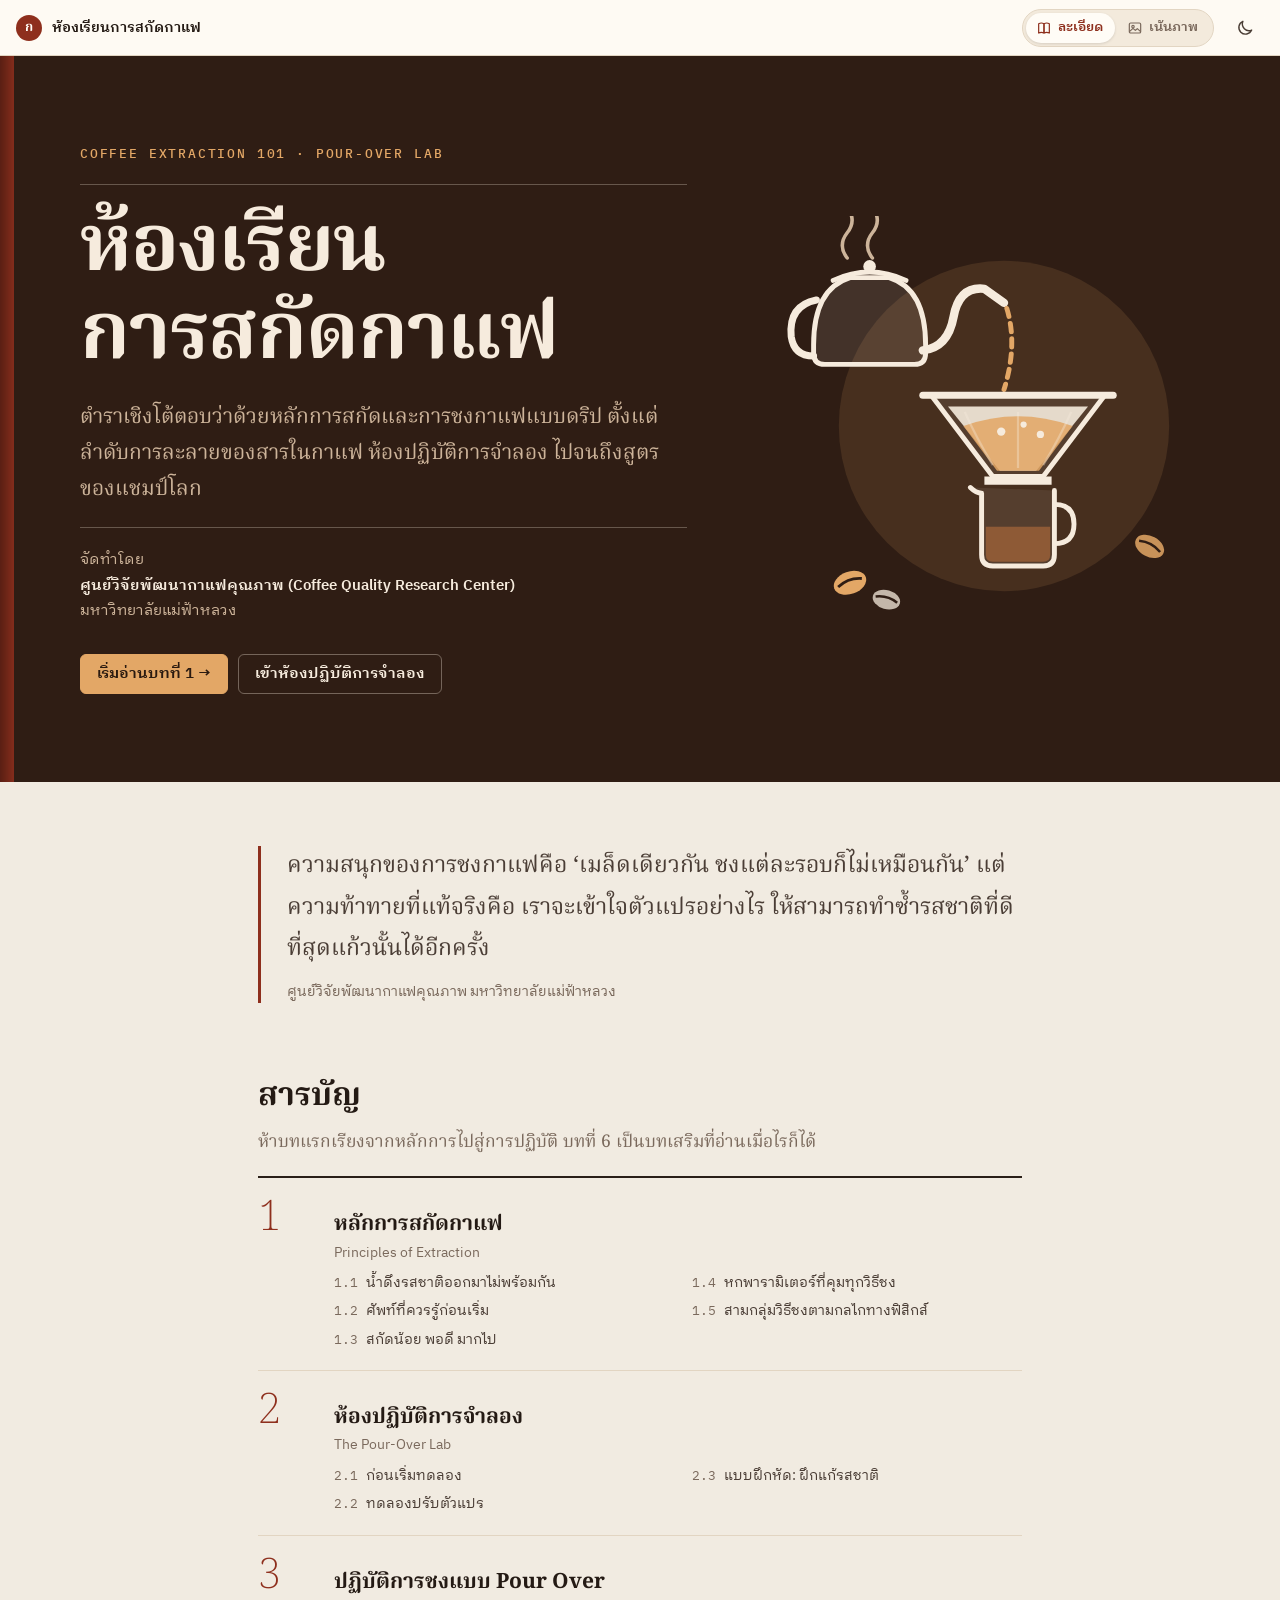
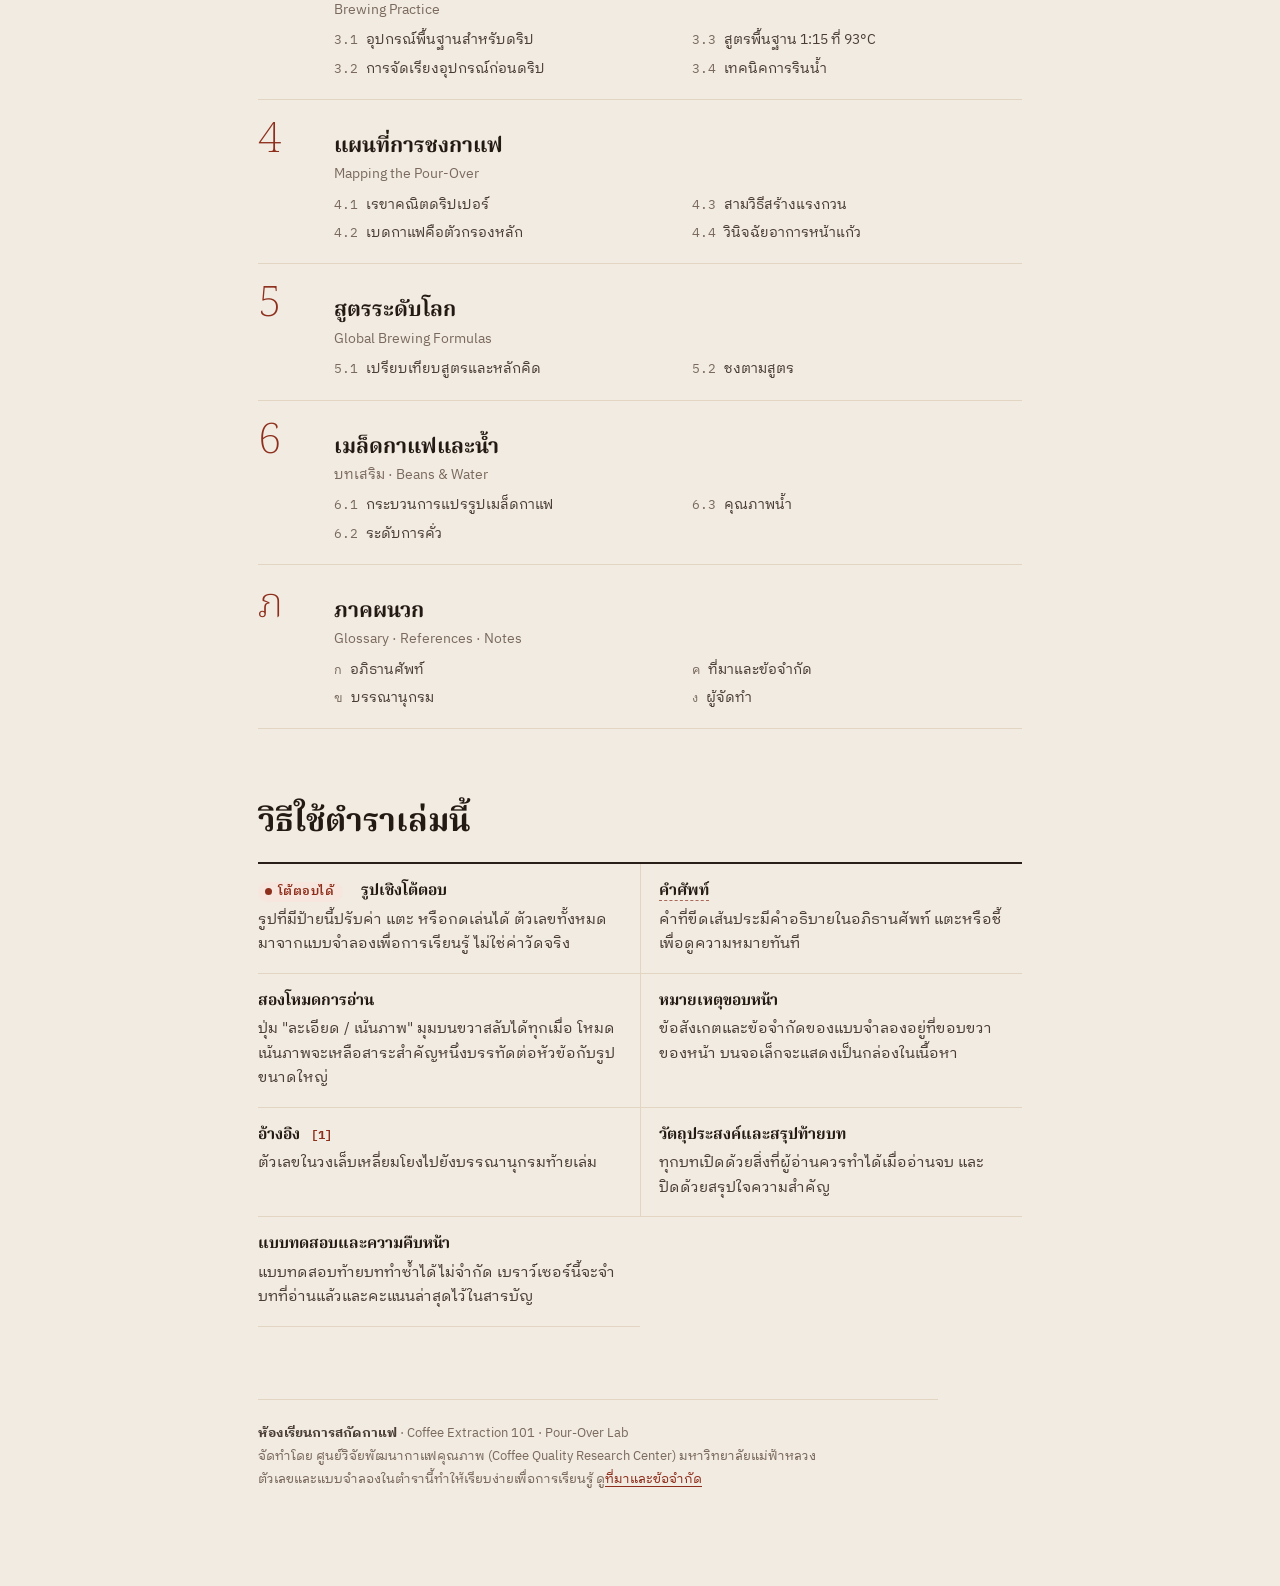
==== commit 53946386: "Redirect site root to the interactive book Keep the original single-page classroom at classic.html. " ====
--- a/index.html
+++ b/index.html
@@ -1,3328 +1,14 @@
-<!doctype html><html><head><meta charset=utf8><meta name=viewport content="width=device-width,initial-scale=1,viewport-fit=cover"><style>:root{color-scheme:light;box-sizing:border-box;padding-top:env(safe-area-inset-top,0px);padding-bottom:env(safe-area-inset-bottom,0px)}html{scroll-padding-top:env(safe-area-inset-top,0px)}body{margin:0;padding:0;font:14px -apple-system,BlinkMacSystemFont,sans-serif;background:#faf9f5;color:#141413}img{max-width:100%}[hidden]:not([hidden=until-found i]){display:none!important}</style></head><body>
+<!doctype html>
+<html lang="th">
+<head>
+<meta charset="utf-8">
+<meta name="viewport" content="width=device-width,initial-scale=1">
 <title>ห้องเรียนการสกัดกาแฟ</title>
-<link rel="preconnect" href="https://fonts.googleapis.com">
-<link rel="preconnect" href="https://fonts.gstatic.com" crossorigin>
-<link href="https://fonts.googleapis.com/css2?family=Fraunces:opsz,wght@9..144,500;9..144,600;9..144,700&family=Karla:wght@400;500;600;700&family=JetBrains+Mono:wght@400;500;700&display=swap" rel="stylesheet">
-<style>
-  :root{
-    color-scheme: light;
-    --bg: #F6EEE1;
-    --paper: #FBF6EE;
-    --paper-2: #F0E4D2;
-    --ink: #2C1B12;
-    --ink-dim: #6B5645;
-    --line: #E1D2B8;
-    --coffee: #6F4632;
-    --coffee-strong: #4A2E20;
-    --caramel: #B9793F;
-    --rust: #A6472F;
-    --sage: #6E7D57;
-    --gold: #B8892A;
-    --focus: #8A5A34;
-  }
-  @media (prefers-color-scheme: dark){
-    :root:not([data-theme="light"]){
-      color-scheme: dark;
-      --bg: #1B1310;
-      --paper: #241A15;
-      --paper-2: #2E2119;
-      --ink: #F1E6D8;
-      --ink-dim: #B79E89;
-      --line: #423025;
-      --coffee: #D8A672;
-      --coffee-strong: #EFCB9A;
-      --caramel: #E0A868;
-      --rust: #E17F5E;
-      --sage: #9FB489;
-      --gold: #E3C05D;
-      --focus: #E0A868;
-    }
-  }
-  :root[data-theme="dark"]{
-    color-scheme: dark;
-    --bg: #1B1310;
-    --paper: #241A15;
-    --paper-2: #2E2119;
-    --ink: #F1E6D8;
-    --ink-dim: #B79E89;
-    --line: #423025;
-    --coffee: #D8A672;
-    --coffee-strong: #EFCB9A;
-    --caramel: #E0A868;
-    --rust: #E17F5E;
-    --sage: #9FB489;
-    --gold: #E3C05D;
-    --focus: #E0A868;
-  }
-
-  * { box-sizing: border-box; }
-  body{
-    background: var(--bg);
-    color: var(--ink);
-    font-family: 'Karla', ui-sans-serif, system-ui, sans-serif;
-    padding-inline: 16px;
-    padding-block: 28px 40px;
-  }
-  .wrap{ max-width: 1040px; margin: 0 auto; }
-
-  h1, h2, h3 { font-family: 'Fraunces', Georgia, serif; text-wrap: balance; margin: 0; }
-  .mono{ font-family: 'JetBrains Mono', ui-monospace, monospace; font-variant-numeric: tabular-nums; }
-
-  header.top{ margin-bottom: 22px; }
-  .eyebrow{
-    font-family: 'JetBrains Mono', monospace;
-    font-size: 13px;
-    letter-spacing: .12em;
-    text-transform: uppercase;
-    color: var(--caramel);
-    margin: 0 0 8px;
-  }
-  h1{ font-size: clamp(28px, 4.5vw, 40px); font-weight: 700; color: var(--coffee-strong); }
-  .lede{ max-width: 62ch; color: var(--ink-dim); font-size: 16.5px; line-height: 1.6; margin-top: 10px; }
-
-  .presets{ display:flex; flex-wrap:wrap; gap:8px; margin-top:16px; }
-  .preset-btn{
-    font-family: 'Karla', sans-serif;
-    font-size: 14.5px;
-    font-weight: 600;
-    padding: 7px 13px;
-    border-radius: 999px;
-    border: 1px solid var(--line);
-    background: var(--paper);
-    color: var(--ink);
-    cursor: pointer;
-  }
-  .preset-btn:hover{ border-color: var(--coffee); }
-  .preset-btn:focus-visible, button:focus-visible, input:focus-visible{
-    outline: 2px solid var(--focus); outline-offset: 2px;
-  }
-
-  .grid{
-    display: grid;
-    grid-template-columns: minmax(0,340px) minmax(0,1fr);
-    gap: 20px;
-    align-items: start;
-  }
-  @media (max-width: 780px){
-    .grid{ grid-template-columns: 1fr; }
-  }
-
-  .panel{
-    background: var(--paper);
-    border: 1px solid var(--line);
-    border-radius: 16px;
-    padding: 20px;
-  }
-  .panel + .panel{ margin-top: 20px; }
-
-  .panel h2{ font-size: 20px; color: var(--coffee-strong); margin-bottom: 4px; }
-  .panel .sub{ font-size: 14px; color: var(--ink-dim); margin-bottom: 18px; }
-
-  .control{ margin-bottom: 20px; }
-  .control:last-child{ margin-bottom: 4px; }
-  .control-head{
-    display:flex; justify-content: space-between; align-items baseline;
-    align-items: baseline;
-    gap: 8px;
-    margin-bottom: 6px;
-  }
-  .control-label{ font-weight: 600; font-size: 15.5px; }
-  .control-label .en{ display:block; font-size: 12px; font-weight: 400; color: var(--ink-dim); margin-top: 1px; }
-  .control-value{ font-size: 15.5px; font-weight: 700; color: var(--coffee); white-space: nowrap; }
-  #wr-dripper-label, #wr-temp-label{ white-space: normal; text-align: right; }
-
-  input[type="range"]{
-    -webkit-appearance: none;
-    appearance: none;
-    width: 100%;
-    height: 6px;
-    border-radius: 999px;
-    background: linear-gradient(to right, var(--caramel), var(--line));
-    margin: 6px 0 4px;
-  }
-  input[type="range"]::-webkit-slider-thumb{
-    -webkit-appearance: none;
-    width: 18px; height: 18px;
-    border-radius: 50%;
-    background: var(--coffee);
-    border: 2px solid var(--paper);
-    box-shadow: 0 0 0 1px var(--coffee);
-    cursor: pointer;
-  }
-  input[type="range"]::-moz-range-thumb{
-    width: 18px; height: 18px;
-    border-radius: 50%;
-    background: var(--coffee);
-    border: 2px solid var(--paper);
-    box-shadow: 0 0 0 1px var(--coffee);
-    cursor: pointer;
-  }
-  .scale-labels{
-    display:flex; justify-content: space-between;
-    font-size: 11.5px; color: var(--ink-dim);
-  }
-
-  .dose-field{
-    width: 52px;
-    font-family: 'JetBrains Mono', monospace;
-    font-size: 15.5px;
-    font-weight: 700;
-    color: var(--coffee);
-    background: var(--paper-2);
-    border: 1px solid var(--line);
-    border-radius: 6px;
-    padding: 3px 6px;
-    text-align: right;
-  }
-  .dose-field:focus-visible{ outline: 2px solid var(--focus); outline-offset: 1px; }
-
-  .recipe-water{
-    margin: 4px 0 16px;
-    font-size: 15.5px;
-    color: var(--ink-dim);
-    padding: 10px 14px;
-    background: var(--paper-2);
-    border: 1px solid var(--line);
-    border-radius: 10px;
-  }
-  .recipe-water strong{
-    font-family: 'JetBrains Mono', monospace;
-    color: var(--coffee-strong);
-    font-size: 17.5px;
-  }
-
-  .recipe-inputs{
-    display: grid;
-    grid-template-columns: repeat(auto-fit, minmax(200px, 1fr));
-    gap: 18px 24px;
-    margin-bottom: 4px;
-  }
-
-
-  .recipe-cards{
-    display: grid;
-    grid-template-columns: repeat(auto-fit, minmax(230px, 1fr));
-    gap: 16px;
-    margin-top: 18px;
-  }
-  .recipe-card{
-    background: var(--paper-2);
-    border: 1px solid var(--line);
-    border-radius: 14px;
-    padding: 16px;
-    display: flex; flex-direction: column; gap: 10px;
-  }
-  .recipe-card .rc-head{
-    display:flex; align-items: center; justify-content: space-between;
-  }
-  .recipe-card .rc-step{
-    font-family: 'JetBrains Mono', monospace;
-    font-size: 12px; font-weight: 700; letter-spacing: .04em;
-    color: var(--caramel); text-transform: uppercase;
-  }
-  .recipe-card .rc-time{
-    font-family: 'JetBrains Mono', monospace;
-    font-size: 14px; font-weight: 700;
-    color: var(--coffee-strong);
-    background: var(--paper);
-    border: 1px solid var(--line);
-    border-radius: 999px;
-    padding: 2px 9px;
-  }
-  .recipe-card svg{ width: 100%; height: auto; display:block; margin: 2px 0; }
-  .recipe-card .rc-text{ font-size: 14.5px; color: var(--ink); line-height: 1.55; }
-  .recipe-card .rc-text strong{ font-family: 'JetBrains Mono', monospace; color: var(--coffee-strong); }
-  .recipe-card .rc-stats{
-    display: flex; justify-content: space-between; gap: 8px;
-    font-size: 13px; color: var(--ink-dim);
-    padding: 6px 9px;
-    background: var(--paper);
-    border: 1px solid var(--line);
-    border-radius: 8px;
-  }
-  .recipe-card .rc-stats strong{
-    font-family: 'JetBrains Mono', monospace;
-    color: var(--coffee-strong);
-    font-size: 14px;
-  }
-  .recipe-card.rc-active{
-    border-color: var(--coffee);
-    box-shadow: 0 0 0 2px var(--coffee);
-    background: var(--paper);
-  }
-  .recipe-card.rc-done{ opacity: 0.55; }
-  .recipe-card.rc-done .rc-time{ background: var(--sage); color: var(--paper); border-color: var(--sage); }
-
-  .timer-bar{
-    margin: 4px 0 18px;
-    padding: 14px 16px;
-    background: var(--paper-2);
-    border: 1px solid var(--line);
-    border-radius: 12px;
-  }
-  .timer-display{ display:flex; align-items: baseline; gap: 6px; }
-  .timer-elapsed{ font-size: 31px; font-weight: 700; color: var(--coffee-strong); }
-  .timer-total{ font-size: 16.5px; color: var(--ink-dim); }
-  .timer-track{
-    height: 8px;
-    border-radius: 999px;
-    background: var(--line);
-    margin: 10px 0 8px;
-    overflow: hidden;
-  }
-  .timer-fill{
-    height: 100%;
-    width: 0%;
-    background: var(--coffee);
-    border-radius: 999px;
-    transition: width 0.2s linear;
-  }
-  .timer-step-label{ font-size: 14.5px; color: var(--ink-dim); margin: 0 0 10px; }
-  .timer-btns{ display:flex; flex-wrap: wrap; gap: 8px; }
-
-  .results-top{ display:flex; gap:20px; flex-wrap: wrap; }
-  @media (max-width: 560px){ .results-top{ flex-direction: column; } }
-
-  .model-note{ margin-top: 14px; padding: 12px 14px; border-radius: 12px; border: 1px dashed var(--caramel); background: color-mix(in srgb, var(--gold) 8%, var(--paper)); font-size: 14px; line-height: 1.6; color: var(--ink-dim); }
-  .model-note strong{ display: block; color: var(--ink); margin-bottom: 4px; font-size: 14.5px; }
-  .model-note p{ margin: 0 0 6px; }
-  .model-note p:last-child{ margin-bottom: 0; }
-  .model-note b{ color: var(--ink); }
-  .objectives{ margin: 0 0 18px; padding: 12px 16px; border-radius: 14px; border: 1px solid var(--line); background: var(--paper); }
-  .objectives .obj-title{ font-family: 'JetBrains Mono', monospace; font-size: 12px; letter-spacing: .06em; text-transform: uppercase; color: var(--caramel); font-weight: 700; margin: 0 0 6px; }
-  .objectives ul{ margin: 0; padding-left: 20px; font-size: 15px; line-height: 1.65; color: var(--ink); }
-  .quiz{ margin-top: 30px; padding: 16px; border-radius: 14px; border: 1px solid var(--caramel); background: var(--paper); }
-  .quiz h2{ font-size: 20px; margin: 0 0 2px; }
-  .quiz .quiz-sub{ font-size: 14px; color: var(--ink-dim); margin: 0 0 12px; }
-  .quiz-det > summary{ list-style: none; cursor: pointer; display: flex; flex-wrap: wrap; align-items: center; justify-content: space-between; gap: 6px 12px; min-height: 44px; }
-  .quiz-det > summary::-webkit-details-marker{ display: none; }
-  .quiz-det > summary h2{ margin: 0; }
-  .quiz-det[open] > summary{ margin-bottom: 8px; }
-  .quiz-q{ margin: 0 0 16px; }
-  .quiz-q .q-text{ font-weight: 700; font-size: 15.5px; margin: 0 0 8px; line-height: 1.5; }
-  .quiz-opts{ display: flex; flex-direction: column; gap: 6px; }
-  .quiz-opt{ font: inherit; font-size: 15px; text-align: left; padding: 9px 12px; border-radius: 10px; border: 1px solid var(--line); background: var(--paper); color: var(--ink); cursor: pointer; line-height: 1.45; }
-  .quiz-opt:hover:not(:disabled){ border-color: var(--coffee); }
-  .quiz-opt:disabled{ cursor: default; }
-  .quiz-opt.right{ border-color: var(--sage); background: color-mix(in srgb, var(--sage) 16%, var(--paper)); }
-  .quiz-opt.wrong{ border-color: var(--rust); background: color-mix(in srgb, var(--rust) 12%, var(--paper)); }
-  .quiz-fb{ margin: 8px 0 0; font-size: 14px; line-height: 1.6; color: var(--ink-dim); }
-  .quiz-score{ display: flex; flex-wrap: wrap; gap: 10px; align-items: center; justify-content: space-between; margin-top: 4px; font-size: 15px; font-weight: 700; }
-  .lede-quote{ margin: 14px 0 0; padding: 4px 0 4px 16px; border-left: 3px solid var(--caramel); font-size: 17px; line-height: 1.7; color: var(--ink); max-width: 62ch; }
-  .lede-credit{ margin: 10px 0 0 19px; font-size: 13px; color: var(--ink-dim); }
-  .hero{ display: flex; align-items: center; justify-content: space-between; gap: 24px; }
-  .hero-text{ flex: 1 1 auto; min-width: 0; }
-  .hero-art{ flex: 0 0 220px; }
-  .hero-art svg{ width: 100%; height: auto; display: block; }
-  @media (max-width: 640px){
-    .hero{ flex-direction: column-reverse; align-items: stretch; gap: 6px; }
-    .hero-art{ flex: 0 0 auto; width: 140px; align-self: flex-end; margin-bottom: 0; }
-  }
-  .hero-art .stream{ stroke-dasharray: 6 5; animation: pour 1.2s linear infinite; }
-  .hero-art .drop{ animation: drip 1.6s ease-in infinite; opacity: 0; }
-  .hero-art .d2{ animation-delay: .8s; }
-  .hero-art .steam path{ animation: steam 3s ease-in-out infinite; }
-  .hero-art .steam path + path{ animation-delay: 1.5s; }
-  @keyframes pour{ to{ stroke-dashoffset: -22; } }
-  @keyframes drip{ 0%{ transform: translateY(0); opacity: 0; } 15%{ opacity: 1; } 100%{ transform: translateY(20px); opacity: 0; } }
-  @keyframes steam{ 0%,100%{ transform: translateY(0); opacity: .2; } 50%{ transform: translateY(-4px); opacity: .7; } }
-  @media (prefers-reduced-motion: reduce){ .hero-art .stream, .hero-art .drop, .hero-art .steam path{ animation: none; } .hero-art .drop{ opacity: 1; } }
-  .term-name{ display: flex; align-items: center; gap: 8px; }
-  .term-ico{ width: 22px; height: 22px; flex: 0 0 auto; color: var(--caramel); }
-  .flavor-head{ display: flex; align-items: center; gap: 10px; margin-bottom: 8px; }
-  .flavor-head h3{ margin-bottom: 0 !important; }
-  .flavor-cup{ width: 40px; height: 40px; flex: 0 0 auto; }
-  .ex-meter{ position: relative; height: 6px; border-radius: 999px; margin: 0 0 12px; background: linear-gradient(to right, var(--sage), var(--gold), var(--rust)); opacity: .9; }
-  .ex-meter span{ position: absolute; top: 50%; width: 14px; height: 14px; margin: -7px 0 0 -7px; border-radius: 50%; background: var(--paper); border: 3px solid var(--coffee-strong); }
-  .proc-ico{ width: 56px; height: 46px; display: block; margin-bottom: 8px; }
-  .site-foot{ margin-top: 40px; padding-top: 18px; border-top: 2px solid var(--line); font-size: 14px; line-height: 1.7; color: var(--ink-dim); max-width: 72ch; }
-  .site-foot h2{ font-size: 15.5px; margin: 0 0 6px; color: var(--ink); }
-  .site-foot p{ margin: 0 0 8px; }
-  .site-foot strong{ color: var(--ink); }
-  .extra-divider{ margin-top: 34px; padding-top: 14px; border-top: 2px solid var(--line); }
-  .extra-divider span{ font-family: 'JetBrains Mono', monospace; font-size: 12px; letter-spacing: .06em; text-transform: uppercase; color: var(--caramel); font-weight: 700; }
-  .extra-divider p{ margin: 4px 0 0; font-size: 14px; color: var(--ink-dim); }
-  .var-note{ margin: -4px 0 14px; padding: 10px 12px; border-left: 3px solid var(--caramel); background: color-mix(in srgb, var(--gold) 8%, var(--paper)); border-radius: 0 10px 10px 0; font-size: 14px; line-height: 1.6; color: var(--ink-dim); }
-  .var-note b{ color: var(--ink); }
-  .range-note{ margin: 6px 0 0; font-size: 12.5px; color: var(--ink-dim); }
-  .trail{ margin-top: 14px; padding-top: 14px; border-top: 1px dashed var(--line); }
-  .trail-head{ display:flex; flex-wrap:wrap; gap:8px; align-items:center; justify-content:space-between; }
-  .trail-head h3{ margin:0; font-size:16.5px; }
-  .trail-actions{ display:flex; gap:8px; }
-  .trail-btn{ font: inherit; font-size:14.5px; padding:6px 12px; border-radius:999px; border:1px solid var(--line); background:var(--paper); color:var(--ink); cursor:pointer; }
-  .trail-btn:hover:not(:disabled){ border-color: var(--coffee); }
-  .trail-btn:disabled{ opacity:.45; cursor:default; }
-  .trail-hint{ margin:6px 0 0; font-size:14.5px; color: var(--ink-dim); }
-  .trail-table{ width:100%; border-collapse:collapse; margin-top:10px; font-size:14.5px; }
-  .trail-table th{ text-align:left; font-weight:600; color:var(--ink-dim); padding:4px 6px; border-bottom:1px solid var(--line); }
-  .trail-table td{ padding:6px; border-bottom:1px solid var(--line); vertical-align:top; }
-  .trail-table tr.trail-row{ cursor:pointer; }
-  .trail-table tr.trail-row:hover td{ background: color-mix(in srgb, var(--gold) 10%, transparent); }
-  .trail-n{ display:inline-flex; align-items:center; justify-content:center; width:20px; height:20px; border-radius:50%; background:var(--coffee); color:var(--paper); font-size:12px; font-family:'JetBrains Mono',monospace; }
-  .trail-table .mono{ font-family:'JetBrains Mono',monospace; white-space:nowrap; }
-  .chart-box{ flex: 1 1 300px; min-width: 0; }
-  .chart-box svg{ width: 100%; height: auto; display:block; }
-
-  .cup-box{
-    flex: 0 0 158px;
-    display:flex; flex-direction: column; align-items: center; gap: 10px;
-  }
-  .cup-box svg{ width: 100px; height: auto; }
-  .cup-caption{ font-size: 12.5px; color: var(--ink-dim); text-align:center; }
-  .cup-legend{
-    list-style: none; margin: 2px 0 0; padding: 0;
-    display: flex; flex-direction: column; gap: 4px;
-    font-size: 12px; color: var(--ink-dim);
-  }
-  .cup-legend li{ display:flex; align-items:center; gap: 6px; white-space: nowrap; }
-  .cup-legend .dot{ width: 8px; height: 8px; border-radius: 50%; flex: 0 0 auto; }
-  .cup-legend .mono{ margin-left: auto; color: var(--ink); font-weight: 700; }
-
-  .sequence-box{ margin-top: 20px; }
-  .sequence-title{ font-size: 17.5px; color: var(--coffee-strong); margin-bottom: 2px; }
-  #sequence{ width: 100%; height: auto; display: block; margin-top: 8px; }
-  .sequence-caption{
-    margin: 8px 0 0;
-    font-size: 14px;
-    color: var(--ink-dim);
-    font-style: normal;
-  }
-  .sequence-caption strong{ color: var(--ink); font-family: 'JetBrains Mono', monospace; }
-
-  .verdict{
-    margin-top: 18px;
-    padding: 16px 18px;
-    border-radius: 12px;
-    background: var(--paper-2);
-    border: 1px solid var(--line);
-  }
-  .verdict-tag{
-    display:inline-block;
-    font-family: 'JetBrains Mono', monospace;
-    font-size: 12px;
-    letter-spacing: .06em;
-    text-transform: uppercase;
-    padding: 3px 9px;
-    border-radius: 999px;
-    margin-bottom: 10px;
-    color: var(--paper);
-  }
-  .verdict h3{ font-size: 22px; margin-bottom: 8px; }
-  .verdict p{ margin: 0; font-size: 15.5px; line-height: 1.65; color: var(--ink-dim); }
-  .verdict p strong{ color: var(--ink); }
-
-  .metrics{
-    display:grid;
-    grid-template-columns: repeat(3, 1fr);
-    gap: 10px;
-    margin-top: 16px;
-  }
-  @media (max-width: 420px){ .metrics{ grid-template-columns: 1fr 1fr; } }
-  .metric{
-    background: var(--paper-2);
-    border: 1px solid var(--line);
-    border-radius: 10px;
-    padding: 10px 12px;
-  }
-  .metric .k{ font-size: 11.5px; color: var(--ink-dim); text-transform: uppercase; letter-spacing: .04em; }
-  .metric .v{ font-size: 21px; font-weight: 700; color: var(--coffee-strong); margin-top: 2px; }
-
-  .factor-list{
-    list-style: none;
-    margin: 0; padding: 0;
-    display: flex; flex-direction: column; gap: 10px;
-  }
-  .factor-row{
-    display: grid;
-    grid-template-columns: 130px auto 1fr;
-    gap: 10px;
-    align-items: baseline;
-    padding: 10px 12px;
-    border-radius: 10px;
-    background: var(--paper-2);
-    border: 1px solid var(--line);
-  }
-  @media (max-width: 560px){
-    .factor-row{ grid-template-columns: 1fr; }
-  }
-  .factor-name{ font-weight: 700; font-size: 15px; }
-  .factor-tag{
-    font-family: 'JetBrains Mono', monospace;
-    font-size: 12px;
-    letter-spacing: .04em;
-    padding: 2px 8px;
-    border-radius: 999px;
-    white-space: nowrap;
-    justify-self: start;
-    color: var(--paper);
-  }
-  .factor-note{ font-size: 14.5px; color: var(--ink-dim); line-height: 1.5; }
-
-  footer.note{
-    margin-top: 22px;
-    font-size: 13px;
-    color: var(--ink-dim);
-    line-height: 1.6;
-    max-width: 68ch;
-  }
-
-  .tabs{
-    display: flex;
-    gap: 4px;
-    margin-top: 20px;
-    border-bottom: 1px solid var(--line);
-    overflow-x: auto;
-    scrollbar-width: none;
-  }
-  .tabs::-webkit-scrollbar{ display: none; }
-  .tab-btn{
-    flex: 0 0 auto;
-    white-space: nowrap;
-    font-family: 'Karla', sans-serif;
-    font-size: 16px;
-    font-weight: 700;
-    padding: 10px 6px 12px;
-    background: none;
-    border: none;
-    border-bottom: 3px solid transparent;
-    color: var(--ink-dim);
-    cursor: pointer;
-    margin-right: 14px;
-  }
-  .tab-btn[aria-selected="true"]{ color: var(--coffee-strong); border-bottom-color: var(--coffee); }
-  .tab-btn:hover{ color: var(--ink); }
-
-  .lesson{ font-size: 16.5px; line-height: 1.7; color: var(--ink); max-width: 68ch; }
-  .lesson p{ margin: 0 0 14px; }
-  .lesson h2{ font-size: 22px; color: var(--coffee-strong); margin: 0 0 6px; }
-  .lesson .sub{ font-size: 14px; color: var(--ink-dim); margin-bottom: 16px; }
-
-  .molecule-steps{
-    display: grid;
-    grid-template-columns: repeat(3, 1fr);
-    gap: 12px;
-    margin: 18px 0 4px;
-  }
-  @media (max-width: 640px){ .molecule-steps{ grid-template-columns: 1fr; } }
-  .molecule-card{
-    background: var(--paper-2);
-    border: 1px solid var(--line);
-    border-radius: 12px;
-    padding: 16px;
-  }
-  .molecule-dot{ border-radius: 50%; margin-bottom: 10px; }
-  .molecule-card h3{ font-size: 16px; color: var(--ink); margin-bottom: 2px; }
-  .molecule-card .tag{ font-size: 12px; color: var(--ink-dim); margin-bottom: 8px; display:block; }
-  .molecule-card p{ font-size: 14.5px; color: var(--ink-dim); line-height: 1.55; margin: 0; }
-
-  .var-grid{
-    display: grid;
-    grid-template-columns: repeat(auto-fit, minmax(200px, 1fr));
-    gap: 12px;
-    margin: 14px 0 4px;
-  }
-  .var-card{
-    background: var(--paper-2);
-    border: 1px solid var(--line);
-    border-radius: 12px;
-    padding: 14px 16px;
-  }
-  .var-card h3{ font-size: 16px; color: var(--coffee-strong); margin-bottom: 8px; }
-  .var-card .row{ font-size: 14px; color: var(--ink-dim); line-height: 1.55; margin-bottom: 4px; }
-  .var-card .row strong{ color: var(--ink); font-weight: 700; }
-
-  .term-list{
-    display: grid;
-    grid-template-columns: 1fr;
-    gap: 0;
-    margin: 14px 0 4px;
-    border-top: 1px solid var(--line);
-  }
-  .term-row{
-    display: grid;
-    grid-template-columns: 168px 1fr;
-    gap: 14px;
-    padding: 11px 0;
-    border-bottom: 1px solid var(--line);
-  }
-  @media (max-width: 560px){ .term-row{ grid-template-columns: 1fr; gap: 3px; } }
-  .term-name{ font-weight: 700; font-size: 15px; color: var(--coffee-strong); }
-  .term-def{ font-size: 14.5px; color: var(--ink-dim); line-height: 1.55; }
-
-  .equip-grid{
-    display: grid;
-    grid-template-columns: repeat(auto-fit, minmax(200px, 1fr));
-    gap: 12px;
-    margin: 14px 0 4px;
-  }
-  .equip-card{
-    padding: 12px 14px;
-    border-radius: 10px;
-    background: var(--paper-2);
-    border: 1px solid var(--line);
-  }
-  .equip-card .name{ font-weight: 700; font-size: 15px; color: var(--ink); }
-  .equip-card .en{ font-size: 11.5px; color: var(--caramel); display:block; margin-bottom: 4px; }
-  .equip-card p{ margin: 4px 0 0; font-size: 14px; color: var(--ink-dim); line-height: 1.5; }
-
-  .process-grid{
-    display: grid;
-    grid-template-columns: repeat(auto-fit, minmax(200px, 1fr));
-    gap: 12px;
-    margin: 14px 0 4px;
-  }
-  .process-card{
-    background: var(--paper-2);
-    border: 1px solid var(--line);
-    border-radius: 12px;
-    padding: 14px 16px;
-  }
-  .process-card h3{ font-size: 15.5px; color: var(--coffee-strong); margin-bottom: 6px; }
-  .process-card p{ font-size: 14px; color: var(--ink-dim); line-height: 1.55; margin: 0; }
-
-  .roast-bar{
-    display: flex;
-    height: 28px;
-    border-radius: 999px;
-    overflow: hidden;
-    margin: 16px 0 6px;
-    border: 1px solid var(--line);
-  }
-  .roast-bar span{ flex: 1 1 0; }
-  .roast-labels{
-    display: flex;
-    font-size: 11.5px;
-    color: var(--ink-dim);
-    text-align: center;
-  }
-  .roast-labels span{ flex: 1 1 0; }
-
-  .flavor-table{
-    display: grid;
-    grid-template-columns: repeat(3, 1fr);
-    gap: 10px;
-    margin: 14px 0 4px;
-  }
-  @media (max-width: 560px){ .flavor-table{ grid-template-columns: 1fr; } }
-  .flavor-col{
-    border-radius: 12px;
-    padding: 14px 16px;
-    border: 1px solid var(--line);
-  }
-  .flavor-col.under{ background: color-mix(in srgb, var(--sage) 14%, var(--paper-2)); }
-  .flavor-col.ideal{ background: color-mix(in srgb, var(--gold) 14%, var(--paper-2)); }
-  .flavor-col.over{ background: color-mix(in srgb, var(--rust) 14%, var(--paper-2)); }
-  .flavor-col h3{ font-size: 15px; margin-bottom: 8px; }
-  .flavor-col.under h3{ color: var(--sage); }
-  .flavor-col.ideal h3{ color: var(--gold); }
-  .flavor-col.over h3{ color: var(--rust); }
-  .flavor-col ul{ margin: 0; padding-left: 18px; font-size: 14px; color: var(--ink); line-height: 1.7; }
-
-  .pour-compare{
-    display: grid;
-    grid-template-columns: repeat(auto-fit, minmax(200px, 1fr));
-    gap: 16px;
-    margin: 16px 0 4px;
-  }
-  .pour-card{
-    background: var(--paper-2);
-    border: 1px solid var(--line);
-    border-radius: 12px;
-    padding: 14px;
-    text-align: center;
-  }
-  .pour-card svg{ width: 120px; height: auto; margin: 4px auto 8px; display: block; }
-  .pour-card h3{ font-size: 15px; color: var(--coffee-strong); margin-bottom: 4px; }
-  .pour-card p{ font-size: 14px; color: var(--ink-dim); line-height: 1.5; margin: 0; }
-
-  .water-spec-note{
-    margin-top: 10px;
-    font-size: 13px;
-    color: var(--ink-dim);
-    line-height: 1.6;
-  }
-  .water-spec-note strong{ color: var(--ink); font-family: 'JetBrains Mono', monospace; }
-
-  .model-caveat{
-    margin-top: 14px;
-    font-size: 13px;
-    font-style: italic;
-    color: var(--ink-dim);
-    line-height: 1.6;
-    max-width: 68ch;
-  }
-
-
-  .setup-layout{ display: flex; flex-wrap: wrap; gap: 24px; align-items: center; margin-top: 4px; }
-  .setup-figure{ margin: 0; flex: 1 1 340px; max-width: 540px; min-width: 0; }
-  .setup-figure svg{ width: 100%; height: auto; display: block; }
-  .setup-figure figcaption{ font-size: 13px; color: var(--ink-dim); margin-top: 8px; line-height: 1.5; }
-  .setup-steps{ list-style: none; margin: 0; padding: 0; flex: 1 1 260px; min-width: 0; display: flex; flex-direction: column; gap: 10px; }
-  .setup-steps li{ display: flex; gap: 12px; align-items: baseline; font-size: 15px; line-height: 1.55; color: var(--ink-dim); }
-  .setup-steps li strong{ color: var(--ink); }
-  .setup-steps .n{
-    flex: 0 0 22px; height: 22px; border-radius: 50%; background: var(--caramel); color: var(--paper);
-    font-family: 'JetBrains Mono', monospace; font-size: 12px; font-weight: 700;
-    display: inline-flex; align-items: center; justify-content: center; transform: translateY(2px);
-  }
-
-  .challenge{ margin-bottom: 18px; }
-  .challenge .ch-head{ display: flex; flex-wrap: wrap; align-items: flex-end; justify-content: space-between; gap: 12px; margin-bottom: 8px; }
-  .challenge .ch-head h2{ margin-bottom: 0; }
-  .challenge .sub{ margin-bottom: 12px; max-width: 70ch; }
-  .ch-problem{ margin: 0 0 10px; font-size: 15.5px; line-height: 1.6; color: var(--ink-dim); }
-  .ch-problem strong{ display: block; font-family: 'Fraunces', Georgia, serif; font-size: 18.5px; color: var(--rust); }
-  .ch-meta{ display: flex; flex-wrap: wrap; align-items: center; justify-content: space-between; gap: 10px; font-size: 14px; color: var(--ink-dim); margin-bottom: 12px; }
-  .ch-moves{ display: inline-flex; align-items: center; gap: 6px; font-family: 'JetBrains Mono', monospace; font-size: 13px; }
-  .ch-moves i{ width: 12px; height: 12px; border-radius: 50%; border: 2px solid var(--coffee); display: inline-block; }
-  .ch-moves i.used{ background: var(--coffee); }
-  .ch-actions{ display: flex; flex-wrap: wrap; gap: 8px; }
-  .ch-actions .cta-btn{ padding: 8px 14px; font-size: 14.5px; }
-  #ch-hint-text{ margin-top: 12px; }
-  #ch-result{ margin-top: 4px; }
-
-  .water-control{ margin-top: 20px; }
-  .water-btns{ display:flex; flex-wrap: wrap; gap: 8px; margin-top: 8px; }
-  .water-btn{
-    font-family: 'Karla', sans-serif;
-    font-size: 14px; font-weight: 600;
-    padding: 8px 12px;
-    border-radius: 10px;
-    border: 1px solid var(--line);
-    background: var(--paper);
-    color: var(--ink);
-    cursor: pointer;
-    text-align: left;
-    display: flex; flex-direction: column; gap: 2px;
-  }
-  .water-btn .sub-en{ font-size: 11.5px; font-weight: 400; color: var(--ink-dim); }
-  .water-btn:hover{ border-color: var(--coffee); }
-  .water-btn[aria-pressed="true"]{ background: var(--coffee); border-color: var(--coffee); color: var(--paper); }
-  .water-btn[aria-pressed="true"] .sub-en{ color: var(--paper); opacity: 0.8; }
-  .water-note{
-    margin-top: 10px;
-    font-size: 14px;
-    line-height: 1.6;
-    color: var(--ink-dim);
-    padding: 10px 12px;
-    border-radius: 8px;
-    background: var(--paper-2);
-    border: 1px solid var(--line);
-  }
-  .water-note strong{ color: var(--ink); }
-
-  .speed-row{ margin: 0 0 10px; font-size: 14px; color: var(--ink-dim); display: flex; flex-wrap: wrap; align-items: center; gap: 8px; }
-  .speed-btn{ font: inherit; font-size: 14.5px; font-weight: 700; padding: 6px 14px; min-height: 36px; border-radius: 999px; border: 1px solid var(--line); background: var(--paper); color: var(--ink); cursor: pointer; }
-  .speed-btn:hover{ border-color: var(--coffee); }
-  .speed-btn[aria-pressed="true"]{ background: var(--coffee); border-color: var(--coffee); color: var(--paper); }
-  .speed-msg{ flex: 1 1 100%; color: var(--rust); font-size: 13px; }
-  .tab-nav{ align-items: center; }
-  .tab-nav-label{ flex: 0 0 100%; margin: 0; font-size: 14px; font-weight: 700; color: var(--caramel); }
-  .tab-nav .cta-btn{ font-size: 15px; }
-  .cta-row{ margin-top: 26px; padding-top: 18px; border-top: 1px solid var(--line); display:flex; flex-wrap: wrap; gap: 10px; }
-  .cta-btn{
-    font-family: 'Karla', sans-serif;
-    font-size: 16px;
-    font-weight: 700;
-    padding: 12px 20px;
-    border-radius: 10px;
-    border: none;
-    background: var(--coffee);
-    color: var(--paper);
-    cursor: pointer;
-  }
-  .cta-btn:hover{ background: var(--coffee-strong); }
-  .cta-btn.secondary{
-    background: var(--paper); color: var(--coffee-strong);
-    border: 1px solid var(--line);
-  }
-  .cta-btn.secondary:hover{ border-color: var(--coffee); background: var(--paper-2); }
-
-  /* ---- brewing map (merged infographic) ---- */
-  .sec-head{ margin-bottom: 18px; }
-  .sec-num{
-    font-family: 'JetBrains Mono', monospace; font-size: 12px; letter-spacing: .1em;
-    color: var(--caramel); text-transform: uppercase; display: block; margin-bottom: 4px;
-  }
-  .sec-sub{ font-size: 15px; color: var(--ink-dim); margin-top: 4px; max-width: 60ch; line-height: 1.55; }
-
-  .method-row{ display: grid; grid-template-columns: repeat(3, 1fr); gap: 14px; }
-  @media (max-width: 640px){ .method-row{ grid-template-columns: 1fr; } }
-  .method-card{
-    background: var(--paper); border: 1px solid var(--line); border-radius: 14px;
-    padding: 18px; display: flex; flex-direction: column; gap: 10px;
-  }
-  .method-card svg{ width: 56px; height: 56px; }
-  .method-card h3{ font-size: 17.5px; color: var(--ink); }
-  .method-card .tag{
-    font-family: 'JetBrains Mono', monospace; font-size: 11.5px; letter-spacing: .06em;
-    text-transform: uppercase; color: var(--paper); background: var(--coffee);
-    padding: 2px 8px; border-radius: 999px; align-self: flex-start;
-  }
-  .method-card p{ font-size: 14.5px; color: var(--ink-dim); line-height: 1.55; margin: 0; }
-  .method-card .examples{ font-size: 14px; color: var(--coffee); font-weight: 700; }
-
-  .callout{
-    margin-top: 16px; padding: 12px 16px; border-radius: 12px;
-    background: var(--paper-2); border: 1px dashed var(--line);
-    font-size: 14px; color: var(--ink-dim); line-height: 1.6;
-  }
-  .callout strong{ color: var(--ink); }
-
-  .geo-row{ display: grid; grid-template-columns: repeat(3, 1fr); gap: 14px; }
-  @media (max-width: 760px){ .geo-row{ grid-template-columns: 1fr; } }
-  .geo-card{
-    background: var(--paper); border: 1px solid var(--line); border-radius: 14px;
-    padding: 18px; display: flex; flex-direction: column; gap: 10px; min-width: 0;
-  }
-  .geo-card svg{ width: 72px; height: 58px; display: block; }
-  .geo-card .geo-head{ display: flex; align-items: flex-start; justify-content: space-between; gap: 8px; }
-  .geo-card h3{ font-size: 16.5px; color: var(--ink); }
-  .geo-card .examples{ font-size: 12.5px; color: var(--ink-dim); margin-top: 1px; }
-  .geo-line{ font-size: 13px; line-height: 1.55; }
-  .geo-line .k{ font-weight: 700; color: var(--caramel); display: block; font-family: 'JetBrains Mono', monospace; font-size: 11px; letter-spacing: .05em; text-transform: uppercase; margin-bottom: 2px; }
-  .geo-line span:last-child{ color: var(--ink-dim); }
-
-  .material-scale{ margin-top: 18px; }
-  .material-track{
-    display: flex; border-radius: 10px; overflow: hidden; border: 1px solid var(--line);
-    height: 40px;
-  }
-  .material-track span{
-    flex: 1 1 0; display: flex; align-items: center; justify-content: center;
-    font-size: 12.5px; font-weight: 700; color: var(--paper);
-  }
-  .material-labels{ display: flex; margin-top: 6px; font-size: 12px; color: var(--ink-dim); }
-  .material-labels span{ flex: 1 1 0; text-align: center; }
-
-  .compare-row{ display: grid; grid-template-columns: 1fr 1fr; gap: 14px; }
-  @media (max-width: 560px){ .compare-row{ grid-template-columns: 1fr; } }
-  .compare-card{ border-radius: 14px; padding: 16px; border: 1px solid var(--line); }
-  .compare-card.surface{ background: color-mix(in srgb, var(--rust) 10%, var(--paper)); }
-  .compare-card.depth{ background: color-mix(in srgb, var(--sage) 12%, var(--paper)); }
-  .compare-card h3{ font-size: 16px; margin-bottom: 6px; }
-  .compare-card.surface h3{ color: var(--rust); }
-  .compare-card.depth h3{ color: var(--sage); }
-  .compare-card p{ font-size: 14px; color: var(--ink-dim); line-height: 1.55; margin: 0; }
-
-  .mat-table{ width: 100%; border-collapse: collapse; margin-top: 16px; font-size: 14px; }
-  .mat-table th{
-    text-align: left; font-family: 'JetBrains Mono', monospace; font-size: 11.5px;
-    letter-spacing: .06em; text-transform: uppercase; color: var(--caramel);
-    padding: 6px 10px; border-bottom: 1px solid var(--line);
-  }
-  .mat-table td{ padding: 9px 10px; border-bottom: 1px solid var(--line); color: var(--ink-dim); vertical-align: top; }
-  .mat-table td:first-child{ color: var(--ink); font-weight: 700; white-space: nowrap; }
-  .table-wrap{ overflow-x: auto; }
-  .filter-table{ min-width: 560px; }
-  .filter-table td:nth-child(n+2){ min-width: 130px; }
-
-  .agitation-row{ display: grid; grid-template-columns: repeat(3, 1fr); gap: 14px; }
-  @media (max-width: 640px){ .agitation-row{ grid-template-columns: 1fr; } }
-  .agi-card{
-    background: var(--paper); border: 1px solid var(--line); border-radius: 14px; padding: 16px;
-  }
-  .agi-card h3{ font-size: 15.5px; color: var(--ink); margin-bottom: 8px; }
-  .agi-line{ font-size: 13px; line-height: 1.55; margin-bottom: 6px; }
-  .agi-line .k{ font-weight: 700; color: var(--sage); }
-  .agi-line.warn .k{ color: var(--rust); }
-  .agi-line span:last-child{ color: var(--ink-dim); }
-
-
-  .trouble-table{ width: 100%; border-collapse: collapse; font-size: 14px; }
-  .trouble-table th{
-    text-align: left; font-family: 'JetBrains Mono', monospace; font-size: 11.5px;
-    letter-spacing: .06em; text-transform: uppercase; color: var(--caramel);
-    padding: 7px 10px; border-bottom: 1px solid var(--line);
-  }
-  .trouble-table td{ padding: 10px; border-bottom: 1px solid var(--line); color: var(--ink-dim); }
-  .trouble-table td:first-child{ color: var(--rust); font-weight: 700; white-space: nowrap; }
-  .trouble-table td:last-child{ color: var(--sage); font-weight: 600; }
-
-  details.geo-card, details.agi-card{ align-self: start; }
-  details.geo-card > summary, details.agi-card > summary{ list-style: none; cursor: pointer; display: flex; flex-direction: column; gap: 10px; }
-  details.agi-card > summary{ flex-direction: row; align-items: center; justify-content: space-between; gap: 8px; }
-  details.agi-card > summary h3{ margin-bottom: 0; }
-  details > summary::-webkit-details-marker{ display: none; }
-  .tap-hint{ font-size: 12.5px; color: var(--caramel); font-weight: 700; }
-  .tap-hint::after{ content: ' ▾'; }
-  details[open] .tap-hint::after{ content: ' ▴'; }
-  details.geo-card > summary:hover .tap-hint, details.agi-card > summary:hover .tap-hint{ color: var(--coffee); }
-  details[open].geo-card, details[open].agi-card{ border-color: var(--caramel); }
-  .card-body{ display: flex; flex-direction: column; gap: 10px; margin-top: 12px; padding-top: 12px; border-top: 1px dashed var(--line); }
-  .agi-card .card-body{ gap: 0; }
-  button.param-tile{ font: inherit; text-align: left; cursor: pointer; color: inherit; }
-  button.param-tile:hover{ border-color: var(--coffee); }
-  button.param-tile[aria-expanded="true"]{ border-color: var(--coffee); background: color-mix(in srgb, var(--gold) 14%, var(--paper)); }
-  .param-detail{ margin-top: 12px; padding: 14px 16px; border: 1px solid var(--line); border-radius: 14px; background: var(--paper); font-size: 15px; line-height: 1.65; }
-  .param-detail h3{ font-size: 16.5px; margin: 0 0 4px; color: var(--ink); }
-  .param-detail p{ margin: 0; color: var(--ink-dim); }
-  .param-detail .pd-en{ font-size: 12.5px; font-weight: 400; color: var(--ink-dim); margin-left: 8px; font-family: 'JetBrains Mono', monospace; }
-  .pd-list{ margin: 8px 0 0; }
-  .pd-list dt{ font-family: 'JetBrains Mono', monospace; font-size: 11.5px; letter-spacing: .05em; text-transform: uppercase; font-weight: 700; color: var(--caramel); margin-top: 10px; }
-  .pd-list dd{ margin: 2px 0 0; color: var(--ink-dim); }
-  .param-detail .param-hint{ font-size: 14px; }
-  .filter-row{ cursor: pointer; }
-  .filter-row:hover td{ background: color-mix(in srgb, var(--gold) 10%, transparent); }
-  .filter-row.on td{ background: color-mix(in srgb, var(--gold) 18%, transparent); }
-  .filter-row:focus-visible{ outline: 2px solid var(--coffee); outline-offset: -2px; }
-  .tap-note{ font-size: 13px; color: var(--caramel); font-weight: 700; margin: 8px 0 0; }
-  .filter-detail{ margin-top: 10px; display: flex; gap: 16px; align-items: center; flex-wrap: wrap; padding: 14px 16px; border: 1px solid var(--caramel); border-radius: 14px; background: var(--paper); }
-  .filter-detail[hidden]{ display: none; }
-  .filter-detail svg{ width: 150px; height: auto; flex: 0 0 auto; color: var(--coffee); }
-  .filter-detail .fd-text{ flex: 1 1 220px; min-width: 0; }
-  .filter-detail h3{ font-size: 16.5px; margin: 0 0 4px; color: var(--ink); }
-  .filter-detail p{ margin: 0; font-size: 15px; line-height: 1.65; color: var(--ink-dim); }
-  .trouble-chips{ display: flex; flex-wrap: wrap; gap: 8px; }
-  .trouble-chip{ font: inherit; font-size: 15px; font-weight: 700; padding: 8px 14px; border-radius: 999px; border: 1px solid var(--line); background: var(--paper); color: var(--rust); cursor: pointer; }
-  .trouble-chip:hover{ border-color: var(--rust); }
-  .trouble-chip[aria-pressed="true"]{ background: var(--rust); border-color: var(--rust); color: var(--paper); }
-  .trouble-result{ margin-top: 12px; padding: 14px 16px; border: 1px solid var(--line); border-radius: 14px; background: var(--paper); font-size: 15px; line-height: 1.65; }
-  .trouble-result .tr-k{ font-family: 'JetBrains Mono', monospace; font-size: 11.5px; letter-spacing: .05em; text-transform: uppercase; font-weight: 700; margin: 10px 0 2px; }
-  .trouble-result .tr-k:first-child{ margin-top: 0; }
-  .trouble-result .tr-cause{ color: var(--rust); }
-  .trouble-result .tr-fix{ color: var(--sage); }
-  .trouble-result p{ margin: 0; color: var(--ink-dim); }
-  .trouble-result ul{ margin: 0; padding-left: 20px; color: var(--ink-dim); }
-  .trouble-result .cta-btn{ margin-top: 12px; padding: 8px 14px; font-size: 14.5px; }
-  .param-extra{ margin-top: 10px; }
-  button.param-tile.extra{ width: 100%; border-style: dashed; border-color: var(--caramel); }
-  button.param-tile.extra .num{ font-size: 11.5px; letter-spacing: .04em; text-transform: none; }
-  .param-detail .pd-tag{ display: inline-block; margin-left: 8px; padding: 1px 8px; border-radius: 999px; border: 1px dashed var(--caramel); font-size: 12px; font-weight: 700; color: var(--caramel); vertical-align: middle; }
-  .param-strip{ display: grid; grid-template-columns: repeat(6, 1fr); gap: 10px; }
-  @media (max-width: 720px){ .param-strip{ grid-template-columns: repeat(3, 1fr); } }
-  @media (max-width: 420px){ .param-strip{ grid-template-columns: repeat(2, 1fr); } }
-  .param-tile{
-    background: var(--paper); border: 1px solid var(--line); border-radius: 12px;
-    padding: 12px 10px; text-align: center;
-  }
-  .param-tile .num{ font-family: 'JetBrains Mono', monospace; font-size: 12px; color: var(--caramel); font-weight: 700; }
-  .param-tile .label{ font-size: 13px; color: var(--ink); font-weight: 600; margin-top: 4px; line-height: 1.3; }
-  @media (max-width: 560px){
-    .results-top .chart-box, .results-top .cup-box{ flex: 0 0 auto; }
-    .results-top .chart-box{ margin: 0 -14px; }
-    #chart text{ font-size: 14px !important; }
-    #chart text.chart-ideal{ font-size: 11.5px !important; }
-    #chart-point{ r: 10px; }
-    #chart-trail circle{ r: 11px; }
-    #chart-trail text{ font-size: 13px !important; }
-    .geo-line, .agi-line{ font-size: 15px; }
-    .geo-line .k{ font-size: 12px; }
-    .mat-table, .filter-table{ font-size: 15px; }
-    details.agi-card > summary{ min-height: 44px; }
-    .tap-hint{ font-size: 14px; }
-    .callout{ font-size: 15px; }
-  }
-</style>
-
-<div class="wrap">
-  <header class="top">
-    <div class="hero">
-      <div class="hero-text">
-      <p class="eyebrow">Coffee Extraction 101 · Pour-Over Lab</p>
-      <h1>ห้องเรียนการสกัดกาแฟ</h1>
-      <blockquote class="lede lede-quote">ความสนุกของการชงกาแฟคือ ‘เมล็ดเดียวกัน ชงแต่ละรอบก็ไม่เหมือนกัน’ แต่ความท้าทายที่แท้จริงคือ เราจะเข้าใจตัวแปรอย่างไร ให้สามารถทำซ้ำรสชาติที่ดีที่สุดแก้วนั้นได้อีกครั้ง</blockquote>
-      <p class="lede-credit">จัดทำโดย ศูนย์วิจัยพัฒนากาแฟคุณภาพ (Coffee Quality Research Center) มหาวิทยาลัยแม่ฟ้าหลวง</p>
-      </div>
-      <div class="hero-art" aria-hidden="true">
-      <svg viewBox="0 0 220 200" role="presentation">
-        <circle cx="112" cy="112" r="86" fill="var(--paper-2)"/>
-        <g class="steam" fill="none" stroke="var(--ink-dim)" stroke-width="2" stroke-linecap="round" opacity=".45">
-          <path d="M36 18 q-5 -6 0 -12"/><path d="M48 16 q-5 -6 0 -12"/>
-        </g>
-        <path d="M18 40 q0 -14 14 -14 h36 q14 0 14 14 v28 q0 8 -8 8 h-48 q-8 0 -8 -8 z" fill="var(--paper)" stroke="var(--coffee)" stroke-width="3" stroke-linejoin="round"/>
-        <path d="M30 26 q20 -12 40 0" fill="none" stroke="var(--coffee)" stroke-width="3" stroke-linecap="round"/>
-        <circle cx="50" cy="18" r="3" fill="var(--coffee)"/>
-        <path d="M18 34 q-12 4 -10 22 q2 10 10 10" fill="none" stroke="var(--coffee)" stroke-width="4" stroke-linecap="round"/>
-        <path d="M82 62 q14 2 18 -14 q4 -14 16 -12 l8 5" fill="none" stroke="var(--coffee)" stroke-width="5" stroke-linecap="round"/>
-        <path class="stream" d="M124 42 q4 22 -14 54" fill="none" stroke="var(--caramel)" stroke-width="3" stroke-linecap="round"/>
-        <rect x="58" y="88" width="104" height="7" rx="3.5" fill="var(--coffee)"/>
-        <path d="M64 95 h92 l-30 37 h-32 z" fill="var(--paper)" stroke="var(--coffee)" stroke-width="3" stroke-linejoin="round"/>
-        <path d="M73 101 h74 l-7 9 h-60 z" fill="var(--caramel)" opacity=".75"/>
-        <g stroke="var(--line)" stroke-width="1.5"><path d="M88 112 l6 16"/><path d="M110 112 v16"/><path d="M132 112 l-6 16"/></g>
-        <circle class="drop d1" cx="110" cy="138" r="2.6" fill="var(--coffee)"/>
-        <circle class="drop d2" cx="110" cy="138" r="2.6" fill="var(--coffee)"/>
-        <path d="M74 134 h72 l-4 48 q-2 10 -12 10 h-40 q-10 0 -12 -10 z" fill="var(--paper)" stroke="var(--coffee)" stroke-width="3" stroke-linejoin="round" opacity=".95"/>
-        <path d="M77.5 160 h65 l-2 21 q-1.5 7 -9 7 h-43 q-7.5 0 -9 -7 z" fill="var(--coffee)" opacity=".85"/>
-        <path d="M146 144 q12 2 10 16 q-2 10 -12 10" fill="none" stroke="var(--coffee)" stroke-width="3" stroke-linecap="round"/>
-        <g transform="translate(178 176) rotate(-25)"><ellipse rx="9" ry="6" fill="var(--coffee-strong)"/><path d="M-7 0 q7 -3 14 0" stroke="var(--paper)" stroke-width="1.5" fill="none"/></g>
-        <g transform="translate(196 160) rotate(20)"><ellipse rx="7.5" ry="5" fill="var(--coffee)"/><path d="M-6 0 q6 -2.5 12 0" stroke="var(--paper)" stroke-width="1.3" fill="none"/></g>
-        <g transform="translate(36 178) rotate(10)"><ellipse rx="8" ry="5.5" fill="var(--coffee)"/><path d="M-6 0 q6 -2.5 12 0" stroke="var(--paper)" stroke-width="1.3" fill="none"/></g>
-      </svg>
-    </div>
-    </div>
-    <div class="tabs" role="tablist">
-      <button class="tab-btn" data-tab="basics" role="tab" aria-selected="true" id="tabbtn-basics">1 · หลักการสกัดกาแฟ</button>
-      <button class="tab-btn" data-tab="lab" role="tab" aria-selected="false" id="tabbtn-lab">2 · Pour-Over Lab</button>
-      <button class="tab-btn" data-tab="recipe" role="tab" aria-selected="false" id="tabbtn-recipe">3 · วิธีการสกัด Pour Over</button>
-      <button class="tab-btn" data-tab="challenge" role="tab" aria-selected="false" id="tabbtn-challenge">4 · ฝึกแก้รสชาติ</button>
-      <button class="tab-btn" data-tab="map" role="tab" aria-selected="false" id="tabbtn-map">5 · แผนที่การชงกาแฟ</button>
-      <button class="tab-btn" data-tab="world" role="tab" aria-selected="false" id="tabbtn-world">6 · สูตรระดับโลก</button>
-    </div>
-  </header>
-
-  <div class="tab-panel lesson" id="panel-basics" role="tabpanel" aria-labelledby="tabbtn-basics">
-    <div class="objectives" data-obj="basics"></div>
-    <section style="margin-top: 30px;">
-      <h2>น้ำดึงรสชาติออกมาไม่พร้อมกัน</h2>
-      <p class="sub">หลักการที่อยู่เบื้องหลังทุกแก้วที่คุณชง</p>
-      <p>กาแฟบดหนึ่งช้อนมีสารประกอบหลายร้อยชนิดซ่อนอยู่ และน้ำร้อนจะละลายสารแต่ละกลุ่มออกมาตามลำดับขนาดโมเลกุล ไม่ใช่พร้อมกันทั้งหมด นี่คือเหตุผลที่ "เวลาสกัด" มีผลต่อรสชาติมากพอๆ กับ "ปริมาณกาแฟ"</p>
-
-      <div class="molecule-steps">
-        <div class="molecule-card">
-          <svg width="34" height="34" class="molecule-dot"><circle cx="17" cy="17" r="8" fill="var(--sage)"></circle></svg>
-          <h3>Acids &amp; Aromas</h3>
-          <span class="tag">โมเลกุลเล็ก · ละลายเร็วที่สุด</span>
-          <p>ให้รสเปรี้ยวผลไม้และกลิ่นดอกไม้ระเหยง่าย หากหยุดสกัดตั้งแต่ขั้นนี้ แก้วจะออกมา <strong>Under-extracted</strong> คือเปรี้ยวนำและจืด</p>
-        </div>
-        <div class="molecule-card">
-          <svg width="34" height="34" class="molecule-dot"><circle cx="17" cy="17" r="12" fill="var(--gold)"></circle></svg>
-          <h3>Sugars &amp; Lipids</h3>
-          <span class="tag">โมเลกุลปานกลาง · ละลายรองลงมา</span>
-          <p>ดึงความหวาน คาราเมล และความหนานุ่ม (บอดี้) ออกมาคลุมรสเปรี้ยว นี่คือช่วง <strong>Sweet Spot</strong> ที่รสชาติสมดุลที่สุด</p>
-        </div>
-        <div class="molecule-card">
-          <svg width="34" height="34" class="molecule-dot"><circle cx="17" cy="17" r="16" fill="var(--rust)"></circle></svg>
-          <h3>Fibers &amp; Tannins</h3>
-          <span class="tag">โมเลกุลใหญ่ · ละลายช้าสุด</span>
-          <p>ให้รสไหม้ ขมจัด และความฝาดแห้งคอ หากสกัดยาวเกินไปจนถึงขั้นนี้ แก้วจะออกมา <strong>Over-extracted</strong></p>
-        </div>
-      </div>
-      <p class="model-caveat">*แบบจำลอง 3 ขั้นนี้ทำให้เข้าใจง่าย แต่ในความเป็นจริงการสกัดเป็นกระบวนการแพร่ (diffusion) ต่อเนื่อง ไม่ได้แยกเป็น 3 ช่วงชัดเจน และผงกาแฟชิ้นเล็ก (fines) จะละลายเร็วกว่าชิ้นใหญ่มาก ไม่ใช่ทุกอนุภาคสกัดพร้อมกัน</p>
-    </section>
-
-    <section style="margin-top: 30px;">
-      <h2>ศัพท์กาแฟที่ควรรู้ก่อนเริ่ม</h2>
-      <p class="sub">คำเหล่านี้จะโผล่ซ้ำๆ ในห้องแล็บ</p>
-      <div class="term-list">
-        <div class="term-row"><span class="term-name"><svg class="term-ico" viewBox="0 0 24 24" aria-hidden="true" fill="none" stroke="currentColor" stroke-width="1.8" stroke-linecap="round" stroke-linejoin="round"><rect x="3" y="15" width="18" height="5" rx="1.5"/><path d="M7 15 q5 -9 10 0"/><path d="M10 11.5 q2 -1 4 0"/></svg><span>Dose</span></span><span class="term-def">น้ำหนักผงกาแฟที่ใช้ชงหนึ่งครั้ง มักวัดเป็นกรัม</span></div>
-        <div class="term-row"><span class="term-name"><svg class="term-ico" viewBox="0 0 24 24" aria-hidden="true" fill="none" stroke="currentColor" stroke-width="1.8" stroke-linecap="round" stroke-linejoin="round"><circle cx="6" cy="13" r="2.5"/><circle cx="16.5" cy="12" r="5"/><path d="M10.6 10.5v.01M10.6 14.5v.01"/></svg><span>Ratio</span></span><span class="term-def">สัดส่วนกาแฟต่อน้ำ เช่น 1:16 คือกาแฟ 1 กรัมต่อน้ำ 16 กรัม</span></div>
-        <div class="term-row"><span class="term-name"><svg class="term-ico" viewBox="0 0 24 24" aria-hidden="true" fill="none" stroke="currentColor" stroke-width="1.8" stroke-linecap="round" stroke-linejoin="round"><circle cx="12" cy="12" r="8"/><path d="M12 12V4a8 8 0 0 1 7.5 10.5z" fill="currentColor"/></svg><span>Extraction Yield (EY)</span></span><span class="term-def">สัดส่วนของสารที่ละลายออกจากผงกาแฟ เทียบกับน้ำหนักกาแฟทั้งหมด (%)</span></div>
-        <div class="term-row"><span class="term-name"><svg class="term-ico" viewBox="0 0 24 24" aria-hidden="true" fill="none" stroke="currentColor" stroke-width="1.8" stroke-linecap="round" stroke-linejoin="round"><path d="M12 3c-4 6-6 9-6 12a6 6 0 0 0 12 0c0-3-2-6-6-12z"/><circle cx="10" cy="15" r=".9" fill="currentColor"/><circle cx="13.5" cy="13" r=".9" fill="currentColor"/><circle cx="13" cy="17" r=".9" fill="currentColor"/></svg><span>TDS</span></span><span class="term-def">Total Dissolved Solids ความเข้มข้นของสารละลายในน้ำกาแฟที่ชงเสร็จ (%) บอกว่าแก้วนั้นเข้มแค่ไหน</span></div>
-        <div class="term-row"><span class="term-name"><svg class="term-ico" viewBox="0 0 24 24" aria-hidden="true" fill="none" stroke="currentColor" stroke-width="1.8" stroke-linecap="round" stroke-linejoin="round"><path d="M3 19q9-8 18 0z"/><circle cx="9" cy="9" r="2"/><circle cx="14.5" cy="6" r="1.5"/><circle cx="15" cy="11" r="1.2"/></svg><span>Bloom</span></span><span class="term-def">การรินน้ำร้อนปริมาณน้อยราดผงกาแฟก่อน เพื่อไล่แก๊สคาร์บอนไดออกไซด์ และทำให้ผงกาแฟเปียกทั่วถึง (saturated) ก่อนเทหลัก ป้องกันน้ำไหลลัดเป็นทาง (channeling) ที่ทำให้สกัดไม่สม่ำเสมอ ปริมาณที่ใช้มีตั้งแต่ 2 เท่า (สูตรพื้นฐาน) ถึง 3–4 เท่าของน้ำหนักกาแฟ (สูตรที่เน้นให้ผงอิ่มน้ำเต็มที่)</span></div>
-        <div class="term-row"><span class="term-name"><svg class="term-ico" viewBox="0 0 24 24" aria-hidden="true" fill="none" stroke="currentColor" stroke-width="1.8" stroke-linecap="round" stroke-linejoin="round"><path d="M12 12a1.5 1.5 0 1 1 1.5-1.5 4 4 0 1 1-5.5-2 6.5 6.5 0 1 1-2 9"/></svg><span>Agitation</span></span><span class="term-def">การเคลื่อนไหวของน้ำและผงกาแฟระหว่างชง ยิ่งแรงยิ่งเร่งการสกัด</span></div>
-        <div class="term-row"><span class="term-name"><svg class="term-ico" viewBox="0 0 24 24" aria-hidden="true" fill="none" stroke="currentColor" stroke-width="1.8" stroke-linecap="round" stroke-linejoin="round"><circle cx="12" cy="12" r="8"/><circle cx="12" cy="12" r="4"/><circle cx="12" cy="12" r="1.3" fill="currentColor"/></svg><span>Sweet Spot</span></span><span class="term-def">ช่วงค่า Extraction Yield และ TDS ที่ SCA แนะนำ ให้รสชาติสมดุลที่สุด</span></div>
-        <div class="term-row"><span class="term-name"><svg class="term-ico" viewBox="0 0 24 24" aria-hidden="true" fill="none" stroke="currentColor" stroke-width="1.8" stroke-linecap="round" stroke-linejoin="round"><path d="M5 8h14l-1.5 9.5a3 3 0 0 1-3 2.5h-5a3 3 0 0 1-3-2.5z"/><path d="M6 13q3-2 6 0t6 0"/></svg><span>Body</span></span><span class="term-def">ความรู้สึกหนักเบาหรือความหนืดของกาแฟในปาก มาจากน้ำมันและใยอาหารที่ละลายออกมา</span></div>
-        <div class="term-row"><span class="term-name"><svg class="term-ico" viewBox="0 0 24 24" aria-hidden="true" fill="none" stroke="currentColor" stroke-width="1.8" stroke-linecap="round" stroke-linejoin="round"><path d="M3 15.5 21 9"/><path d="M12 12.5l-3.5 7h7z"/><circle cx="5" cy="12" r="1.6"/></svg><span>Under / Over-extraction</span></span><span class="term-def">สกัดน้อยไป = หยุดก่อนน้ำตาลจะสมดุลกับกรด (เปรี้ยว จืด) · สกัดมากไป = ดึงเส้นใย/แทนนินออกมา (ขม ฝาด)</span></div>
-      </div>
-    </section>
-
-    <section style="margin-top: 30px;">
-      <h2>สกัดน้อย vs พอดี vs มากไป ส่งผลต่อรสอย่างไร</h2>
-      <p class="sub">ภาพรวมความสัมพันธ์ระหว่างระดับการสกัดกับรสชาติ</p>
-      <div class="flavor-table">
-        <div class="flavor-col under">
-          <div class="flavor-head"><svg class="flavor-cup" viewBox="0 0 40 40" aria-hidden="true"><path d="M8 10h22l-2.5 20a4 4 0 0 1-4 3.5h-9a4 4 0 0 1-4-3.5z" fill="var(--paper)" stroke="var(--coffee)" stroke-width="2.2" stroke-linejoin="round"/><path d="M9.5 23.2h19.1l-1.2 9.6a3.3 3.3 0 0 1-3.3 2.8h-8.6a3.3 3.3 0 0 1-3.3-2.8z" fill="var(--sage)"/><path d="M30 14q6 0 5.5 5.5T29 24" fill="none" stroke="var(--coffee)" stroke-width="2.2" stroke-linecap="round"/></svg><h3>สกัดน้อยไป (Under)</h3></div>
-          <div class="ex-meter" aria-hidden="true"><span style="left:15%"></span></div>
-          <ul>
-            <li>เปรี้ยว (Sour)</li>
-            <li>ขาดความหวาน</li>
-            <li>รสเค็มแทรก (Salty)</li>
-            <li>ติดคอสั้น (Short finish)</li>
-          </ul>
-        </div>
-        <div class="flavor-col ideal">
-          <div class="flavor-head"><svg class="flavor-cup" viewBox="0 0 40 40" aria-hidden="true"><path d="M8 10h22l-2.5 20a4 4 0 0 1-4 3.5h-9a4 4 0 0 1-4-3.5z" fill="var(--paper)" stroke="var(--coffee)" stroke-width="2.2" stroke-linejoin="round"/><path d="M8.9 18.4h20.2l-1.8 14.4a3.3 3.3 0 0 1-3.3 2.8h-8.6a3.3 3.3 0 0 1-3.3-2.8z" fill="var(--gold)"/><path d="M30 14q6 0 5.5 5.5T29 24" fill="none" stroke="var(--coffee)" stroke-width="2.2" stroke-linecap="round"/></svg><h3>สกัดพอดี (Ideal)</h3></div>
-          <div class="ex-meter" aria-hidden="true"><span style="left:50%"></span></div>
-          <ul>
-            <li>สดชื่น (Fresh)</li>
-            <li>รสชัดเจน (Clarity)</li>
-            <li>กรดที่น่าพึงพอใจ (Acidic)</li>
-            <li>ติดคอนาน (Great &amp; lasting finish)</li>
-          </ul>
-        </div>
-        <div class="flavor-col over">
-          <div class="flavor-head"><svg class="flavor-cup" viewBox="0 0 40 40" aria-hidden="true"><path d="M8 10h22l-2.5 20a4 4 0 0 1-4 3.5h-9a4 4 0 0 1-4-3.5z" fill="var(--paper)" stroke="var(--coffee)" stroke-width="2.2" stroke-linejoin="round"/><path d="M8.4 13.6h21.2l-2.3 19.2a3.3 3.3 0 0 1-3.3 2.8h-8.6a3.3 3.3 0 0 1-3.3-2.8z" fill="var(--rust)"/><path d="M30 14q6 0 5.5 5.5T29 24" fill="none" stroke="var(--coffee)" stroke-width="2.2" stroke-linecap="round"/></svg><h3>สกัดมากไป (Over)</h3></div>
-          <div class="ex-meter" aria-hidden="true"><span style="left:85%"></span></div>
-          <ul>
-            <li>ขม (Bitter)</li>
-            <li>แห้งคอ (Dry)</li>
-            <li>ฝาด (Astringent)</li>
-            <li>จืดชืดตอนท้าย (Empty)</li>
-          </ul>
-        </div>
-      </div>
-    </section>
-
-    <section aria-labelledby="basics-params-h" style="margin-top: 30px;">
-      <div class="sec-head">
-        <h2 id="basics-params-h">6 พารามิเตอร์ที่คุมทุกวิธีชง</h2>
-        <p class="sec-sub">ทั้ง 6 ตัวพึ่งพากันหมด — เปลี่ยนตัวใดตัวหนึ่งมักกระทบตัวอื่นตามไปด้วยเสมอ</p>
-        <p class="sec-sub">แตะแต่ละตัวเพื่อดูว่ามีผลอย่างไร — สำหรับดริป ปรับได้เกือบครบ ยกเว้น <b>แรงดัน</b> ที่ดริปไม่ใช้ (ใช้แรงโน้มถ่วงอย่างเดียว) และมีตัวแปรเสริมเฉพาะดริปอีกหนึ่งตัวในการ์ดสีต่างด้านล่าง คือ <b>การกวน/การรินน้ำ</b></p>
-      </div>
-      <div class="param-strip">
-        <button type="button" class="param-tile" data-param="0" aria-expanded="false"><div class="num">01</div><div class="label">เวลาสกัด</div></button>
-        <button type="button" class="param-tile" data-param="1" aria-expanded="false"><div class="num">02</div><div class="label">อุณหภูมิน้ำ</div></button>
-        <button type="button" class="param-tile" data-param="2" aria-expanded="false"><div class="num">03</div><div class="label">แรงดัน</div></button>
-        <button type="button" class="param-tile" data-param="3" aria-expanded="false"><div class="num">04</div><div class="label">อัตราส่วนกาแฟ/น้ำ</div></button>
-        <button type="button" class="param-tile" data-param="4" aria-expanded="false"><div class="num">05</div><div class="label">ขนาดบด</div></button>
-        <button type="button" class="param-tile" data-param="5" aria-expanded="false"><div class="num">06</div><div class="label">คุณภาพน้ำ</div></button>
-      </div>
-      <div class="param-extra">
-        <button type="button" class="param-tile extra" data-param="6" aria-expanded="false"><div class="num">เสริมสำหรับดริป</div><div class="label">การกวน/การรินน้ำ (Agitation)</div></button>
-      </div>
-      <div class="param-detail" id="param-detail" aria-live="polite">
-        <p class="param-hint">แตะตัวแปรด้านบนเพื่อดูว่าแต่ละตัวมีผลอย่างไร</p>
-      </div>
-    </section>
-
-
-    <section aria-labelledby="basics-sec0-h">
-      <div class="sec-head">
-        <span class="sec-num">ภาพรวม · วิธีชงตามกลไก</span>
-        <h2 id="basics-sec0-h">3 กลุ่มวิธีชงตามกลไกทางฟิสิกส์</h2>
-        <p class="sec-sub">ทุกวิธีชงบนโลกจัดเข้ากลุ่มใดกลุ่มหนึ่งจาก 3 แบบนี้ตามวิธีที่น้ำพบกาแฟ</p>
-      </div>
-      <div class="method-row">
-        <div class="method-card">
-          <svg viewBox="0 0 56 56" role="img" aria-label="ไอคอนหม้อต้ม"><circle cx="28" cy="28" r="26" fill="none" stroke="currentColor" stroke-width="2" opacity="0.15"/><path d="M14,30 L42,30 L38,44 L18,44 Z" fill="none" stroke="currentColor" stroke-width="2.5"/><line x1="14" y1="30" x2="42" y2="30" stroke="currentColor" stroke-width="2.5"/><path d="M42,32 Q50,32 50,38 Q50,44 42,42" fill="none" stroke="currentColor" stroke-width="2"/><path d="M20,24 q2,-5 4,0 M27,24 q2,-5 4,0 M34,24 q2,-5 4,0" fill="none" stroke="currentColor" stroke-width="1.5" stroke-linecap="round"/></svg>
-          <span class="tag">Decoction</span>
-          <h3>ต้มโดยตรง</h3>
-          <p>เมล็ด/ผงกาแฟสัมผัสน้ำร้อนโดยตรงเป็นเวลานาน แล้วจึงแยกกาก</p>
-          <span class="examples">ต้ม/ตุรกี · ไซฟอน (Vacuum)</span>
-        </div>
-        <div class="method-card">
-          <svg viewBox="0 0 56 56" role="img" aria-label="ไอคอนดริปเปอร์"><path d="M14,12 L42,12 L30,44 L26,44 Z" fill="none" stroke="currentColor" stroke-width="2.5"/><path d="M18,42 L18,48 Q18,52 22,52 L34,52 Q38,52 38,48 L38,42 Z" fill="none" stroke="currentColor" stroke-width="2.5"/><circle cx="22" cy="20" r="1.6" fill="currentColor"/><circle cx="28" cy="24" r="1.6" fill="currentColor"/><circle cx="32" cy="18" r="1.6" fill="currentColor"/></svg>
-          <span class="tag">Percolation</span>
-          <h3>ไหลผ่านครั้งเดียว</h3>
-          <p>น้ำร้อนไหลผ่านชั้นกาแฟที่อยู่นิ่งเพียงรอบเดียว ใช้เวลาสัมผัสสั้น</p>
-          <span class="examples">ดริป / พอร์โอเวอร์</span>
-        </div>
-        <div class="method-card">
-          <svg viewBox="0 0 56 56" role="img" aria-label="ไอคอนแรงดัน"><circle cx="28" cy="26" r="16" fill="none" stroke="currentColor" stroke-width="2.5"/><line x1="28" y1="26" x2="35" y2="18" stroke="currentColor" stroke-width="2.2" stroke-linecap="round"/><circle cx="28" cy="26" r="2" fill="currentColor"/><line x1="16" y1="26" x2="12" y2="26" stroke="currentColor" stroke-width="2"/><line x1="40" y1="26" x2="44" y2="26" stroke="currentColor" stroke-width="2"/><rect x="20" y="44" width="16" height="6" rx="1" fill="none" stroke="currentColor" stroke-width="2"/></svg>
-          <span class="tag">Pressure</span>
-          <h3>อัดผ่านแรงดัน</h3>
-          <p>ใช้แรงดัน (ไอน้ำ/กลไกกด) บังคับน้ำผ่านผงกาแฟที่อัดแน่น</p>
-          <span class="examples">เฟรนช์เพรส · โมกา · เอสเพรสโซ</span>
-        </div>
-      </div>
-    </section>
-
-    <div class="extra-divider"><span>ความรู้เสริม · อ่านเพิ่ม</span><p>ส่วนต่อไปนี้ไม่จำเป็นต้องอ่านก่อนไปทดลอง กลับมาอ่านทีหลังได้</p></div>
-
-    <section style="margin-top: 30px;">
-      <h2>กระบวนการแปรรูปเมล็ดกาแฟ</h2>
-      <p class="sub">ก่อนจะถึงมือคุณ เมล็ดกาแฟผ่านการแปรรูปหลังเก็บเกี่ยวแบบใดแบบหนึ่ง ซึ่งกำหนดทิศทางรสชาติตั้งแต่ก่อนคั่ว</p>
-      <div class="process-grid">
-        <div class="process-card">
-          <svg class="proc-ico" viewBox="0 0 48 40" aria-hidden="true"><circle cx="12" cy="11" r="5" fill="var(--gold)"/><g stroke="var(--gold)" stroke-width="2" stroke-linecap="round"><path d="M12 1v2.5M12 18.5V21M2 11h2.5M19.5 11H22M5 4l1.8 1.8M17.2 16.2 19 18M5 18l1.8-1.8M17.2 5.8 19 4"/></g><path d="M30 10q2 6 6 9" fill="none" stroke="var(--sage)" stroke-width="2" stroke-linecap="round"/><circle cx="32" cy="27" r="8" fill="var(--rust)"/><circle cx="40" cy="25" r="6" fill="var(--rust)" opacity=".8"/><circle cx="29.5" cy="24.5" r="2" fill="var(--paper)" opacity=".5"/></svg><h3>Natural (Dry) Method</h3>
-          <p>ตากผลกาแฟทั้งลูกให้แห้งก่อน แล้วค่อยสีเอาเปลือกและเนื้อออก ให้รสหวานจัด ผลไม้เด่น บอดี้หนา</p>
-        </div>
-        <div class="process-card">
-          <svg class="proc-ico" viewBox="0 0 48 40" aria-hidden="true"><path d="M20 3c-6 9-9 14-9 19a9 9 0 0 0 18 0c0-5-3-10-9-19z" fill="var(--gold)" opacity=".85"/><ellipse cx="20" cy="23" rx="5" ry="6.5" fill="var(--coffee)"/><path d="M20 17.5q-2 5.5 0 11" stroke="var(--paper)" stroke-width="1.4" fill="none"/><path d="M34 12v18M30 16h8M30 22h8" stroke="var(--caramel)" stroke-width="2" stroke-linecap="round" opacity=".7"/></svg><h3>Honey Method</h3>
-          <p>สีเปลือกออกแต่เก็บเมือก (mucilage) ไว้ตอนตาก ให้ความหวานปานกลางถึงสูง กรดนุ่มนวลกว่า Washed</p>
-        </div>
-        <div class="process-card">
-          <svg class="proc-ico" viewBox="0 0 48 40" aria-hidden="true"><ellipse cx="24" cy="13" rx="8.5" ry="6.5" fill="var(--coffee)"/><path d="M17 13q7-3 14 0" stroke="var(--paper)" stroke-width="1.5" fill="none"/><g fill="none" stroke="var(--sage)" stroke-width="2.2" stroke-linecap="round"><path d="M6 26q4-4 8 0t8 0 8 0 8 0 8 0"/><path d="M6 33q4-4 8 0t8 0 8 0 8 0 8 0" opacity=".6"/></g></svg><h3>Washed Method</h3>
-          <p>หมักในน้ำเพื่อล้างเมือกออกก่อนตาก ให้รสสะอาด ใส กรดเด่นชัด เผยเอกลักษณ์ถิ่นปลูกได้ดีที่สุด</p>
-        </div>
-      </div>
-    </section>
-
-    <section style="margin-top: 30px;">
-      <h2>ระดับการคั่ว</h2>
-      <p class="sub">ยิ่งคั่วเข้ม รสขมและกลิ่นไหม้จะเด่นขึ้น ส่วนความเป็นกรดและรสดั้งเดิมของถิ่นปลูกจะลดลง</p>
-      <div class="roast-bar">
-        <span style="background:#9CAF88"></span>
-        <span style="background:#D9B36C"></span>
-        <span style="background:#B9793F"></span>
-        <span style="background:#8A5A34"></span>
-        <span style="background:#5C3A22"></span>
-        <span style="background:#2B1B12"></span>
-      </div>
-      <div class="roast-labels">
-        <span>Green</span><span>Yellow stage</span><span>คั่วอ่อน</span><span>คั่วกลาง</span><span>คั่วเข้ม</span><span>ไหม้</span>
-      </div>
-    </section>
-
-    <section style="margin-top: 30px;">
-      <h2>คุณภาพน้ำ</h2>
-      <p class="sub">น้ำคือส่วนผสมกว่า 98% ของกาแฟที่ชง แร่ธาตุในน้ำมีผลต่อรสชาติไม่แพ้ตัวแปรอื่น</p>
-      <div class="water-control">
-        <div class="water-btns" id="water-btns">
-          <button class="water-btn" data-water="ro" type="button">น้ำกรอง/RO<span class="sub-en">แร่ธาตุต่ำมาก</span></button>
-          <button class="water-btn" data-water="balanced" type="button" aria-pressed="true">น้ำแร่สมดุล<span class="sub-en">แนะนำ · Mg²⁺/Ca²⁺ พอดี</span></button>
-          <button class="water-btn" data-water="hard" type="button">น้ำด่างสูง<span class="sub-en">ไบคาร์บอเนต/อัลคาลินิตี้สูง</span></button>
-        </div>
-        <p class="water-note" id="water-note"></p>
-        <p class="water-spec-note">ค่ามาตรฐานอย่างละเอียด (อ้างอิง <em>Espresso Extraction: Measurement and Mastery</em>): TDS <strong>120–130 ppm</strong> · pH <strong>7.0</strong> · ความกระด้าง (Ca²⁺/Mg²⁺) <strong>70–80 ppm</strong> · ความเป็นด่าง/ไบคาร์บอเนต (Alkalinity) <strong>50 ppm</strong> — ความกระด้างและความเป็นด่างเป็นค่าคนละแกนกัน: ความกระด้างมาจากแร่ธาตุที่ช่วยดึงรส ส่วนความเป็นด่างคือบัฟเฟอร์ที่กดความเป็นกรด ตัวเลข "น้ำมีผลต่ออัตราการสกัด" ยังเป็นสมมติฐานที่งานวิจัยบางชิ้นยังไม่พบความแตกต่างชัดเจน ไม่ใช่ข้อสรุปที่ปิดตายแล้ว</p>
-      </div>
-    </section>
-
-    <div class="quiz" data-quiz="basics"></div>
-
-  </div>
-
-  <div class="tab-panel" id="panel-lab" role="tabpanel" aria-labelledby="tabbtn-lab" hidden>
-    <div class="objectives" data-obj="lab"></div>
-    <div class="presets">
-      <button class="preset-btn" data-preset="under">ตัวอย่าง: สกัดน้อยไป (เปรี้ยว)</button>
-      <button class="preset-btn" data-preset="balanced">ตัวอย่าง: จุดสมดุล</button>
-      <button class="preset-btn" data-preset="over">ตัวอย่าง: สกัดมากไป (ขม)</button>
-      <button class="preset-btn" data-preset="reset">รีเซ็ตค่าเริ่มต้น</button>
-    </div>
-
-    <div class="grid" id="lab-grid">
-    <section class="panel" aria-label="ตัวแปรการชง">
-      <h2>ตัวแปรการชง</h2>
-      <p class="sub">ลากแถบเลื่อนเพื่อจำลองสูตรของคุณ</p>
-
-      <div class="control">
-        <div class="control-head">
-          <span class="control-label">ขนาดบด<span class="en">Grind size</span></span>
-          <span class="control-value mono" id="val-grind">5 / 10</span>
-        </div>
-        <input type="range" id="grind" min="1" max="10" step="1" value="5">
-        <div class="scale-labels"><span>ละเอียดมาก</span><span>หยาบมาก</span></div>
-      </div>
-
-      <div class="control">
-        <div class="control-head">
-          <span class="control-label">อุณหภูมิน้ำ<span class="en">Water temperature</span></span>
-          <span class="control-value mono" id="val-temp">93°C</span>
-        </div>
-        <input type="range" id="temp" min="80" max="96" step="1" value="93">
-        <div class="scale-labels"><span>80°C</span><span>96°C</span></div>
-        <p class="range-note">ช่วงที่ใช้บ่อยกับดริป ส่วนกาแฟคั่วอ่อนบางสูตรใช้น้ำถึง 99–100°C</p>
-      </div>
-
-      <div class="control">
-        <div class="control-head">
-          <span class="control-label">อัตราส่วนกาแฟ:น้ำ<span class="en">Coffee-to-water ratio</span></span>
-          <span class="control-value mono" id="val-ratio">1 : 16.0</span>
-        </div>
-        <input type="range" id="ratio" min="12" max="18" step="0.5" value="16">
-        <div class="scale-labels"><span>1:12 เข้ม</span><span>1:18 เจือจาง</span></div>
-      </div>
-
-      <div class="control">
-        <div class="control-head">
-          <span class="control-label">เวลาสกัดรวม<span class="en">Total brew time</span></span>
-          <span class="control-value mono" id="val-time">2:30</span>
-        </div>
-        <input type="range" id="time" min="90" max="240" step="5" value="150">
-        <div class="scale-labels"><span>1:30</span><span>4:00</span></div>
-      </div>
-
-      <div class="control">
-        <div class="control-head">
-          <span class="control-label">การกวน/รินน้ำ<span class="en">Agitation</span></span>
-          <span class="control-value mono" id="val-agitation">5 / 10</span>
-        </div>
-        <input type="range" id="agitation" min="0" max="10" step="1" value="5">
-        <div class="scale-labels"><span>เบา นิ่ง</span><span>แรง วนถี่</span></div>
-      </div>
-      <div class="model-note">
-        <strong>อ่านก่อนทดลอง — แบบจำลองเพื่อการเรียนรู้</strong>
-        <p><b>เวลาในการชงจริงเป็นผลลัพธ์ ไม่ใช่ตัวที่ตั้งได้เอง:</b> ปรับเบอร์บดให้ละเอียดขึ้น น้ำจะไหลช้าลงและเวลาก็ยาวตาม ในแล็บนี้แยกเวลาออกมาให้ปรับเองเพื่อดูผลของมันทีละตัว</p>
-        <p><b>ตัวเลขเป็นค่าประมาณ ไม่ใช่ค่าวัดจริง:</b> EY คำนวณจากสูตรอย่างง่ายและถูกจำกัดในช่วง 14–26% ส่วน TDS คิดจาก EY ÷ อัตราส่วน โดยยังไม่หักน้ำที่ผงกาแฟดูดไว้ ใช้ดูทิศทางว่าตัวแปรไหนทำให้ผลขยับไปทางใด ไม่ควรใช้ทำนายค่าที่ได้จากการชงจริง</p>
-      </div>
-    </section>
-
-    <section aria-label="ผลลัพธ์">
-      <div class="panel">
-        <h2>ผลการสกัด</h2>
-        <p class="sub">ตำแหน่งบนแผนภูมิควบคุมการชง (Brewing Control Chart)</p>
-        <div class="results-top">
-          <div class="chart-box">
-            <svg viewBox="0 0 460 340" id="chart" role="img" aria-label="กราฟแสดง Extraction Yield กับ TDS"></svg>
-          </div>
-          <div class="cup-box">
-            <svg viewBox="0 0 100 120" id="cup" role="img" aria-label="สัดส่วนกรด น้ำตาล-บอดี้ และขมฝาดในถ้วย"></svg>
-            <p class="cup-caption">สัดส่วนสารที่สกัดได้<br>ในถ้วยจำลอง</p>
-            <ul class="cup-legend" id="cup-legend">
-              <li><span class="dot" style="background:var(--sage)"></span>กรด <span class="mono" id="leg-acid">0%</span></li>
-              <li><span class="dot" style="background:var(--gold)"></span>หวาน/บอดี้ <span class="mono" id="leg-sugar">0%</span></li>
-              <li><span class="dot" style="background:var(--rust)"></span>ขม/ฝาด <span class="mono" id="leg-tannin">0%</span></li>
-            </ul>
-          </div>
-        </div>
-
-        <div class="trail" aria-label="เส้นทางการชงหลายรอบ">
-          <div class="trail-head">
-            <h3>เส้นทางการชงหลายรอบ</h3>
-            <div class="trail-actions">
-              <button class="trail-btn" id="trail-save" type="button">+ บันทึกรอบนี้</button>
-              <button class="trail-btn" id="trail-clear" type="button">ล้างเส้นทาง</button>
-            </div>
-          </div>
-          <p class="trail-hint" id="trail-hint">ปรับตัวแปรทีละตัว แล้วกด “บันทึกรอบนี้” ซ้ำ ๆ จะเห็นว่าแต่ละตัวพาจุดไปทางไหน</p>
-          <table class="trail-table" id="trail-table" hidden>
-            <thead><tr><th>#</th><th>สิ่งที่เปลี่ยน</th><th>EY</th><th>TDS</th></tr></thead>
-            <tbody id="trail-body"></tbody>
-          </table>
-        </div>
-
-        <div class="metrics">
-          <div class="metric">
-            <div class="k">Extraction Yield</div>
-            <div class="v mono" id="m-ey">20.5%</div>
-          </div>
-          <div class="metric">
-            <div class="k">TDS โดยประมาณ</div>
-            <div class="v mono" id="m-tds">1.28%</div>
-          </div>
-          <div class="metric">
-            <div class="k">โซนบนกราฟ</div>
-            <div class="v" id="m-zone">สมดุล</div>
-          </div>
-        </div>
-
-        <div class="sequence-box">
-          <h3 class="sequence-title">ลำดับการสกัดตามขนาดโมเลกุล</h3>
-          <p class="sub">น้ำไม่ได้ดึงทุกรสชาติออกมาพร้อมกัน — โมเลกุลเล็กละลายก่อน โมเลกุลใหญ่ละลายทีหลัง</p>
-          <svg viewBox="0 0 460 132" id="sequence" role="img" aria-label="แผนภาพลำดับการสกัดสารตามขนาดโมเลกุล"></svg>
-          <p class="sequence-caption" id="sequence-caption">แนวสกัดตอนนี้อยู่ที่ 20.5% — อยู่ในโซนน้ำตาล/ไขมัน (Sweet Spot)</p>
-        </div>
-
-        <div class="verdict" id="verdict">
-          <span class="verdict-tag" id="verdict-tag">จุดทองคำ</span>
-          <h3 id="verdict-title">กลมกล่อม สมดุลตามหลัก SCA</h3>
-          <p id="verdict-body">สูตรนี้ให้ทั้งการสกัดและความเข้มข้นอยู่ในกรอบที่แนะนำ รสชาติควรมีความหวานนำ กรดที่พอดี และไม่มีความขมแทรก รักษาสูตรนี้ไว้เป็นฐานแล้วปรับทีละตัวแปรเพื่อหารสที่ชอบ</p>
-        </div>
-      </div>
-
-      <div class="panel">
-        <h2>ผลกระทบของแต่ละตัวแปรตอนนี้</h2>
-        <p class="sub">อ่านทิศทางที่แต่ละตัวแปรกำลังดึงรสชาติไป ตามหลักการสกัดกาแฟ</p>
-        <ul class="factor-list" id="factor-list"></ul>
-      </div>
-
-      <footer class="note">
-        แบบจำลองนี้อ้างอิงความสัมพันธ์เชิงแนวคิดตาม Brewing Control Chart ของ Specialty Coffee Association (SCA): ค่าสกัดที่แนะนำ (Extraction Yield) อยู่ระหว่าง 18–22% และความเข้มข้น (TDS) ที่แนะนำอยู่ระหว่าง 1.15–1.35% ตัวเลขที่คำนวณได้เป็นค่าประมาณเพื่อการเรียนรู้ ไม่ใช่ผลวัดจากเครื่อง refractometer จริง
-      </footer>
-    </section>
-    </div>
-    <div class="quiz" data-quiz="lab" id="quiz-lab"></div>
-  </div>
-
-  <div class="tab-panel" id="panel-recipe" role="tabpanel" aria-labelledby="tabbtn-recipe" hidden>
-    <div class="objectives" data-obj="recipe"></div>
-    <section class="panel" aria-label="อุปกรณ์พื้นฐานสำหรับดริป">
-      <h2>อุปกรณ์พื้นฐานสำหรับดริป</h2>
-      <p class="sub">มีครบเท่านี้ก็เริ่มชงและทำซ้ำสูตรได้แม่นยำ</p>
-      <div class="equip-grid">
-        <div class="equip-card"><span class="name">เครื่องชั่งดิจิทัล</span><span class="en">Scale</span><p>ชั่งน้ำหนักกาแฟและน้ำให้ตรงตามอัตราส่วนที่ตั้งใจ และมีตัวจับเวลาในเครื่องเดียวกัน</p></div>
-        <div class="equip-card"><span class="name">เครื่องบดกาแฟ</span><span class="en">Grinder</span><p>ปรับเบอร์บดให้เหมาะกับวิธีชง ความสม่ำเสมอมีผลต่อการสกัดมาก</p></div>
-        <div class="equip-card"><span class="name">กาดริปคอห่าน</span><span class="en">Gooseneck kettle</span><p>ควบคุมทิศทางและอัตราการรินน้ำได้แม่นยำ</p></div>
-        <div class="equip-card"><span class="name">ดริปเปอร์</span><span class="en">Dripper</span><p>ตัวกรวยรองรับกระดาษกรองและควบคุมอัตราการไหลของน้ำ</p></div>
-        <div class="equip-card"><span class="name">กระดาษกรอง</span><span class="en">Filter</span><p>กรองกากกาแฟ ช่วยให้น้ำกาแฟใส ไม่มีตะกอน</p></div>
-        <div class="equip-card"><span class="name">เซิร์ฟเวอร์/แก้วรอง</span><span class="en">Server</span><p>ภาชนะรองรับกาแฟที่ชงเสร็จก่อนเสิร์ฟ</p></div>
-      </div>
-    </section>
-
-    <section class="panel" aria-label="การจัดเรียงอุปกรณ์ก่อนดริป" style="margin-top: 20px;">
-      <h2>การจัดเรียงอุปกรณ์ก่อนดริป</h2>
-      <p class="sub">เรียงจากล่างขึ้นบน ให้ทุกอย่างพร้อมก่อนเริ่มเท</p>
-      <div class="setup-layout">
-        <figure class="setup-figure">
-          <svg viewBox="40 84 290 216" role="img" aria-label="ภาพด้านข้างแสดงลำดับการวางอุปกรณ์ดริป จากเครื่องชั่งที่มีจับเวลาในตัว เซิร์ฟเวอร์ ดริปเปอร์ กระดาษกรอง และกาแฟ พร้อมกาน้ำข้างตัว">
-            <!-- scale -->
-            <rect x="62" y="262" width="150" height="26" rx="6" fill="var(--paper-2)" stroke="var(--line)" stroke-width="2"/>
-            <rect x="96" y="267" width="82" height="16" rx="3" fill="var(--paper)" stroke="var(--line)" stroke-width="1.5"/>
-            <text x="137" y="278.5" text-anchor="middle" font-size="9" font-family="JetBrains Mono, monospace" fill="var(--coffee)">0.0 g · 0:00</text>
-            <!-- server (beaker shape: straight sides, pouring lip, graduations) -->
-            <path d="M88,180 Q96,186 98,186 L98,256 Q98,262 104,262 L170,262 Q176,262 176,256 L176,186 L176,184" fill="var(--paper)" stroke="var(--coffee)" stroke-width="2.5" stroke-linejoin="round" stroke-linecap="round"/>
-            <line x1="98" y1="184" x2="176" y2="184" stroke="var(--coffee)" stroke-width="3" stroke-linecap="round"/>
-            <g stroke="var(--coffee)" stroke-width="2" stroke-linecap="round">
-              <line x1="176" y1="206" x2="162" y2="206"/>
-              <line x1="176" y1="222" x2="168" y2="222"/>
-              <line x1="176" y1="238" x2="162" y2="238"/>
-            </g>
-            <!-- dripper -->
-            <path d="M74,120 L200,120 L152,184 L122,184 Z" fill="var(--paper-2)" stroke="var(--coffee)" stroke-width="2.5" stroke-linejoin="round"/>
-            <line x1="68" y1="120" x2="206" y2="120" stroke="var(--coffee)" stroke-width="3" stroke-linecap="round"/>
-            <!-- filter paper -->
-            <path d="M84,114 L190,114 L148,176 L126,176 Z" fill="var(--paper)" stroke="var(--caramel)" stroke-width="2" stroke-dasharray="5 3" stroke-linejoin="round"/>
-            <!-- coffee -->
-            <path d="M104,146 Q137,128 170,146 L146,176 L128,176 Z" fill="var(--coffee)" fill-opacity="0.75"/>
-            <!-- kettle -->
-            <path d="M236,262 L236,224 Q236,208 252,208 L284,208 Q300,208 300,224 L300,262 Z" fill="var(--paper)" stroke="var(--coffee)" stroke-width="2.5" stroke-linejoin="round"/>
-            <path d="M236,232 Q222,226 218,196 Q216,184 226,182" fill="none" stroke="var(--coffee)" stroke-width="2.5" stroke-linecap="round"/>
-            <path d="M300,222 Q316,222 316,236 Q316,250 300,250" fill="none" stroke="var(--coffee)" stroke-width="2.5"/>
-            <ellipse cx="268" cy="208" rx="16" ry="3" fill="none" stroke="var(--coffee)" stroke-width="2"/>
-            <!-- number badges: each sits on the item its step describes -->
-            <g stroke="var(--caramel)" stroke-width="1.5">
-              <line x1="80" y1="150" x2="94" y2="150"/>
-              <line x1="198" y1="108" x2="189" y2="116"/>
-            </g>
-            <g font-family="JetBrains Mono, monospace" font-size="12" font-weight="700" text-anchor="middle" fill="var(--paper)">
-              <circle cx="76" cy="275" r="11" fill="var(--caramel)"/><text x="76" y="279.5">1</text>
-              <circle cx="112" cy="236" r="11" fill="var(--caramel)"/><text x="112" y="240.5">2</text>
-              <circle cx="70" cy="150" r="11" fill="var(--caramel)"/><text x="70" y="154.5">3</text>
-              <circle cx="206" cy="100" r="11" fill="var(--caramel)"/><text x="206" y="104.5">4</text>
-              <circle cx="137" cy="156" r="11" fill="var(--rust)"/><text x="137" y="160.5">5</text>
-              <circle cx="198" cy="275" r="11" fill="var(--caramel)"/><text x="198" y="279.5">6</text>
-            </g>
-          </svg>
-          <figcaption>ภาพด้านข้าง เลขกำกับตรงกับขั้นตอน: 1 เครื่องชั่ง · 2 เซิร์ฟเวอร์ · 3 ดริปเปอร์ · 4 กระดาษกรอง · 5 กาแฟ · 6 Tare เครื่องชั่ง (จอแสดงทั้งน้ำหนักและเวลา) โดยมีกาดริปคอห่านวางไว้ข้างมือ</figcaption>
-        </figure>
-        <ol class="setup-steps">
-          <li><span class="n">1</span><span><strong>วางเครื่องชั่ง</strong> บนพื้นเรียบและมั่นคง</span></li>
-          <li><span class="n">2</span><span><strong>วางเซิร์ฟเวอร์</strong> ไว้กลางเครื่องชั่ง</span></li>
-          <li><span class="n">3</span><span><strong>วางดริปเปอร์</strong> ซ้อนบนปากเซิร์ฟเวอร์ให้นั่งพอดี</span></li>
-          <li><span class="n">4</span><span><strong>ใส่กระดาษกรอง</strong> แล้วล้างด้วยน้ำร้อน เพื่อไล่กลิ่นกระดาษและอุ่นอุปกรณ์ จากนั้นเทน้ำที่ล้างทิ้ง</span></li>
-          <li><span class="n">5</span><span><strong>ใส่กาแฟบด</strong> ลงในกระดาษกรอง เคาะเบาๆ ให้หน้าเบดเรียบ</span></li>
-          <li><span class="n">6</span><span><strong>กด Tare</strong> ให้เครื่องชั่งเป็น 0 g.</span></li>
-        </ol>
-      </div>
-    </section>
-
-    <section class="panel" aria-label="วิธีการสกัดแบบ Pour Over" style="margin-top: 20px;">
-      <h2>วิธีการสกัดแบบ Pour Over</h2>
-      <p class="sub">สูตรคงที่ 1:15 น้ำ 93°C — ใส่ปริมาณกาแฟแล้วทำตามขั้นตอนพร้อมภาพประกอบได้เลย</p>
-
-      <div class="recipe-inputs">
-        <div class="control">
-          <div class="control-head">
-            <span class="control-label">ปริมาณกาแฟ<span class="en">Coffee dose</span></span>
-            <span class="control-value mono"><input type="number" id="rc-dose" min="8" max="50" step="1" value="15" class="dose-field"> g</span>
-          </div>
-        </div>
-
-        <div class="control">
-          <div class="control-head">
-            <span class="control-label">อัตราส่วนกาแฟ:น้ำ<span class="en">Brew ratio</span></span>
-            <span class="control-value mono">1 : 15 (คงที่)</span>
-          </div>
-        </div>
-
-        <div class="control">
-          <div class="control-head">
-            <span class="control-label">อุณหภูมิน้ำ<span class="en">Water temperature</span></span>
-            <span class="control-value mono">93°C (คงที่)</span>
-          </div>
-        </div>
-      </div>
-
-      <p class="recipe-water" id="rc-water">น้ำที่ต้องใช้: <strong>225 g</strong> (~225 ml) &nbsp;·&nbsp; เวลาสกัดรวม: <strong>2:30</strong></p>
-
-      <div class="timer-bar" id="timer-bar">
-        <div class="timer-display">
-          <span class="timer-elapsed mono" id="timer-elapsed">0:00</span>
-          <span class="timer-total mono" id="timer-total-label">/ 2:30</span>
-        </div>
-        <div class="timer-track">
-          <div class="timer-fill" id="timer-fill"></div>
-        </div>
-        <p class="timer-step-label" id="timer-step-label">กดเริ่มชงเพื่อจับเวลาไปพร้อมกับขั้นตอน</p>
-        <div class="speed-row" role="group" aria-label="ความเร็วตัวจับเวลา">
-          <span class="speed-label">ความเร็ว:</span>
-          <button type="button" class="speed-btn" data-speed="1" aria-pressed="true">เวลาจริง ×1</button>
-          <button type="button" class="speed-btn" data-speed="10" aria-pressed="false">เร่ง ×10</button>
-          <span class="speed-msg" aria-live="polite"></span>
-        </div>
-        <div class="timer-btns">
-          <button class="cta-btn" id="timer-start" type="button">เริ่มชง ▶</button>
-          <button class="cta-btn secondary" id="timer-pause" type="button" hidden>หยุดชั่วคราว ⏸</button>
-          <button class="cta-btn secondary" id="timer-reset" type="button" hidden>รีเซ็ต ↺</button>
-        </div>
-      </div>
-
-      <svg style="position:absolute;width:0;height:0" aria-hidden="true">
-        <defs>
-          <symbol id="ico-dripper" viewBox="0 0 120 100">
-            <circle cx="60" cy="50" r="34" fill="none" stroke="var(--line)" stroke-width="2"/>
-            <circle cx="60" cy="50" r="26" fill="var(--coffee)" fill-opacity="0.12"/>
-          </symbol>
-        </defs>
-      </svg>
-
-      <div class="recipe-cards" id="recipe-cards"></div>
-    </section>
-
-    <section class="panel" aria-label="เทคนิคการรินน้ำ" style="margin-top: 20px;">
-      <h2>เทคนิคการรินน้ำ</h2>
-      <p class="sub">วิธีเทน้ำมีผลต่อความสม่ำเสมอของการสกัดพอๆ กับตัวแปรอื่น</p>
-      <div class="pour-compare">
-        <div class="pour-card">
-          <svg viewBox="0 0 100 100">
-            <circle cx="50" cy="50" r="32" fill="none" stroke="var(--line)" stroke-width="2"/>
-            <circle cx="50" cy="50" r="25" fill="var(--coffee)" fill-opacity="0.1"/>
-            <circle cx="50" cy="50" r="9" fill="var(--rust)" fill-opacity="0.5"/>
-            <circle cx="50" cy="50" r="2" fill="var(--coffee)"/>
-          </svg>
-          <h3>เทตรงกลางจุดเดียว</h3>
-          <p>น้ำไหลจุกอยู่ตรงกลาง</p>
-        </div>
-        <div class="pour-card">
-          <svg viewBox="0 0 100 100">
-            <circle cx="50" cy="50" r="32" fill="none" stroke="var(--line)" stroke-width="2"/>
-            <circle cx="50" cy="50" r="25" fill="var(--coffee)" fill-opacity="0.3"/>
-            <path d="M53,50 L53.1,53.1 L50,55.6 L45.1,54.9 L41.8,50 L43.2,43.2 L50,39.1 L58.6,41.4 L63.5,50 L60.5,60.5 L50,66.1 L37.7,62.3 L31.3,50 L35.8,35.8 L50,28.6 L66,34 L74,50"
-              fill="none" stroke="var(--coffee)" stroke-width="2" stroke-linecap="round" stroke-linejoin="round"/>
-            <path d="M74,50 l-0.9,-7.9 M74,50 l-5.8,-5.5" fill="none" stroke="var(--coffee)" stroke-width="2" stroke-linecap="round"/>
-          </svg>
-          <h3>เทวนเป็นวง (Spiral)</h3>
-          <p>น้ำกระจายทั่วผิวหน้าผงกาแฟทั้งชั้น สกัดสม่ำเสมอกว่า</p>
-        </div>
-        <div class="pour-card">
-          <svg viewBox="0 0 100 100">
-            <circle cx="50" cy="50" r="32" fill="none" stroke="var(--line)" stroke-width="2"/>
-            <circle cx="50" cy="50" r="25" fill="var(--coffee)" fill-opacity="0.1"/>
-            <circle cx="50" cy="50" r="21" fill="none" stroke="var(--rust)" stroke-width="1.5" stroke-opacity="0.35"/>
-            <circle cx="50" cy="50" r="15" fill="none" stroke="var(--rust)" stroke-width="1.8" stroke-opacity="0.55"/>
-            <circle cx="50" cy="50" r="8" fill="var(--rust)" fill-opacity="0.6"/>
-            <circle cx="50" cy="50" r="2.5" fill="var(--coffee)"/>
-          </svg>
-          <h3>เทน้ำเร็ว</h3>
-          <p>สายน้ำแรง กระแทกเบดลึก ผงกาแฟถูกกวนมาก ผงละเอียด (fines) ลอยไปอุดกระดาษกรอง น้ำไหลช้าลงช่วงท้าย เสี่ยงขม/ฝาด</p>
-        </div>
-        <div class="pour-card">
-          <svg viewBox="0 0 100 100">
-            <circle cx="50" cy="50" r="32" fill="none" stroke="var(--line)" stroke-width="2"/>
-            <circle cx="50" cy="50" r="25" fill="var(--coffee)" fill-opacity="0.1"/>
-            <circle cx="50" cy="50" r="9" fill="none" stroke="var(--sage)" stroke-width="1.5" stroke-opacity="0.6"/>
-            <circle cx="50" cy="50" r="4" fill="var(--sage)" fill-opacity="0.45"/>
-            <circle cx="50" cy="50" r="1.5" fill="var(--coffee)"/>
-          </svg>
-          <h3>เทน้ำช้า</h3>
-          <p>สายน้ำเบา เบดนิ่ง กวนน้อย สกัดนุ่มนวล แต่ถ้าช้าเกินไปน้ำเย็นลงและเวลาสกัดยืดออก ราว 4–6 g/s สำหรับการเทหลัก</p>
-        </div>
-      </div>
-    </section>
-
-    <div class="quiz" data-quiz="recipe"></div>
-  </div>
-
-  <div class="tab-panel" id="panel-challenge" role="tabpanel" aria-labelledby="tabbtn-challenge" hidden>
-    <div class="objectives" data-obj="challenge"></div>
-    <section class="panel challenge" aria-label="ฝึกแก้รสชาติ">
-      <div class="ch-head">
-        <div>
-          <span class="sec-num">Dial-in Challenge</span>
-          <h2>ฝึกแก้รสชาติ</h2>
-        </div>
-        <button class="cta-btn" id="ch-start" type="button">เริ่มโจทย์</button>
-      </div>
-      <p class="sub" id="ch-intro">ระบบจะให้แก้วที่มีปัญหามาหนึ่งแก้ว ปรับแถบเลื่อนด้านล่างให้ EY อยู่ที่ 18–22% และ TDS 1.15–1.35% ภายใน 5 ครั้ง เป็นแบบฝึกหัดจากแบบจำลองเพื่อการเรียนรู้ ไม่ใช่ผลวัดจริง</p>
-      <div id="ch-active" hidden>
-        <p class="ch-problem"><strong id="ch-title"></strong><span id="ch-desc"></span></p>
-        <div class="ch-meta">
-          <span>เป้าหมาย <span class="mono">EY 18–22% · TDS 1.15–1.35%</span></span>
-          <span class="ch-moves" id="ch-moves" aria-live="polite"></span>
-        </div>
-        <div class="ch-actions">
-          <button class="cta-btn secondary" id="ch-hint" type="button">ขอคำใบ้</button>
-          <button class="cta-btn secondary" id="ch-giveup" type="button">ยอมแพ้</button>
-        </div>
-        <p class="water-note" id="ch-hint-text" hidden></p>
-      </div>
-      <div class="verdict" id="ch-result" hidden>
-        <span class="verdict-tag" id="ch-result-tag"></span>
-        <h3 id="ch-result-title"></h3>
-        <p id="ch-result-body"></p>
-      </div>
-    </section>
-    <div id="challenge-host"></div>
-  </div>
-
-  <div class="tab-panel lesson" id="panel-map" role="tabpanel" aria-labelledby="tabbtn-map" hidden>
-    <div class="objectives" data-obj="map"></div>
-    <section aria-labelledby="map-sec2-h">
-      <div class="sec-head">
-        <span class="sec-num">01 · อุปกรณ์</span>
-        <h2 id="map-sec2-h">เรขาคณิตดริปเปอร์กำหนดความสม่ำเสมอ</h2>
-        <p class="sec-sub">ทรงของเบดกาแฟ (bed geometry) เปลี่ยนไปตามรูปทรงดริปเปอร์ ส่งผลโดยตรงต่อว่าน้ำจะไหลผ่านทุกจุดเท่ากันหรือไม่</p>
-      </div>
-      <div class="geo-row">
-        <details class="geo-card">
-          <summary>
-<div class="geo-head">
-            <svg viewBox="0 0 84 68" role="img" aria-label="ทรงกรวย Conical"><path d="M18,10 L66,10 L46,58 L38,58 Z" fill="none" stroke="currentColor" stroke-width="2.5"/><line x1="18" y1="10" x2="66" y2="10" stroke="currentColor" stroke-width="2.5"/></svg>
-          </div>
-          <div>
-            <h3>ทรงกรวย (Conical)</h3>
-            <div class="examples">Hario V60 · Origami · Kono</div>
-          </div>
-          <span class="tap-hint">แตะเพื่อดูรายละเอียด</span>
-          </summary>
-          <div class="card-body">
-          <div class="geo-line"><span class="k">กลไกการสกัด</span><span>ผงกาแฟรวมตัวลึกสุดตรงกลาง บางสุดที่ขอบ รูระบายน้ำใหญ่จุดเดียวทำให้ไหลเร็ว น้ำพุ่งตรงสู่ศูนย์กลาง</span></div>
-          <div class="geo-line"><span class="k">Sensory</span><span>มักเด่นเรื่องความสว่าง (Brightness) ความเปรี้ยวผลไม้ และความชัดเจนของกลิ่นรส เหมาะกับกาแฟคั่วอ่อนที่เน้นคาแรคเตอร์เฉพาะตัว</span></div>
-          <div class="geo-line"><span class="k">เทคนิคที่จำเป็น</span><span>ต้องเทน้ำแม่นยำสูงเพื่อเลี่ยง Channeling แนะนำใช้ตาชั่งแม่นยำสูง (เช่น Acaia) มอนิเตอร์อัตราการไหลแบบเรียลไทม์เพื่อคุมระดับน้ำในกรวยให้คงที่</span></div>
-          </div>
-        </details>
-        <details class="geo-card">
-          <summary>
-<div class="geo-head">
-            <svg viewBox="0 0 84 68" role="img" aria-label="ทรงก้นแบน Flat-bottom"><path d="M16,10 L68,10 L60,46 L24,46 Z" fill="none" stroke="currentColor" stroke-width="2.5"/><line x1="24" y1="46" x2="60" y2="46" stroke="currentColor" stroke-width="2.5"/></svg>
-          </div>
-          <div>
-            <h3>ทรงก้นแบน (Flat-bottom)</h3>
-            <div class="examples">Kalita Wave · Orea · Fellow Stagg</div>
-          </div>
-          <span class="tap-hint">แตะเพื่อดูรายละเอียด</span>
-          </summary>
-          <div class="card-body">
-          <div class="geo-line"><span class="k">กลไกการสกัด</span><span>เบดกาแฟแบนราบ ลึกเท่ากันทั่วแผ่น ก้นมีรูเล็กหลายรูช่วยชะลอการไหล น้ำจึงกระจายซึมผ่านผงกาแฟทุกส่วนสม่ำเสมอกว่า</span></div>
-          <div class="geo-line"><span class="k">Sensory</span><span>มักให้ความหวานที่รับรู้ได้ชัด (Perceived Sweetness) และบอดี้แน่นกลมกล่อม (Balance) ช่วยลดโอกาสเปรี้ยวแหลมหรือขมฝาด</span></div>
-          <div class="geo-line"><span class="k">เทคนิคที่จำเป็น</span><span>ให้อภัยคนชงได้มาก (Forgiving) แม้คุมน้ำหนักมือในการเทได้ไม่สมบูรณ์แบบ ก็ยังสกัดกาแฟออกมาสม่ำเสมอ</span></div>
-          </div>
-        </details>
-        <details class="geo-card">
-          <summary>
-<div class="geo-head">
-            <svg viewBox="0 0 84 68" role="img" aria-label="ทรงลิ่ม Wedge"><path d="M14,10 L70,10 L52,54 L32,54 Z" fill="none" stroke="currentColor" stroke-width="2.5"/></svg>
-          </div>
-          <div>
-            <h3>ทรงลิ่ม (Wedge / Trapezoid)</h3>
-            <div class="examples">Melitta · Bee House</div>
-          </div>
-          <span class="tap-hint">แตะเพื่อดูรายละเอียด</span>
-          </summary>
-          <div class="card-body">
-          <div class="geo-line"><span class="k">กลไกการสกัด</span><span>คล้ายทรงกรวยที่ตัดก้นแบน มีรูระบายน้ำ 1–3 รูขนาดเล็ก เกิดสถานะกึ่งแช่ (Semi-immersion) ระหว่างที่น้ำค่อยๆ ไหลออก</span></div>
-          <div class="geo-line"><span class="k">Sensory</span><span>มักได้บอดี้หนักแน่น รสชาติคลาสสิก เด่นความหวานและโทนช็อกโกแลต/ถั่ว เหมาะกับกาแฟคั่วกลางถึงเข้ม</span></div>
-          </div>
-        </details>
-      </div>
-      <p class="callout"><strong>อ่านผลด้านรสแบบ "แนวโน้ม":</strong> รสที่ได้ขึ้นกับเมล็ด เบอร์บด และเทคนิคการเทด้วย ไม่ได้ถูกกำหนดโดยทรงดริปเปอร์อย่างเดียว</p>
-      <p class="callout"><strong>Aspect ratio:</strong> ดริปเปอร์แคบ+สูง → เบดหนา → ต้านทานการไหลสูงตาม Darcy's Law (Q ∝ 1/L) → ต้องบดหยาบขึ้นชดเชย · <strong>Bypass:</strong> V60 เกิดง่ายเมื่อเติมน้ำสูง (ร่องสันพาน้ำลงก้นตรง) — แต่ bypass แบบ "อ้อมทั้งหมด" ไม่ใช่ปัญหาเสมอไป ถ้ายังปรับความเข้มข้นได้ตามต้องการ ต่างจาก bypass "อ้อมบางส่วน" ที่ทำให้สกัดไม่สม่ำเสมอจริง</p>
-      <p class="callout"><strong>ตัวแปรเสริม — ริ้วผนังด้านใน (Ribs / Flutes):</strong> ร่องหรือริ้วด้านในดริปเปอร์ทำหน้าที่ระบายอากาศและคุมตัวแปร Bypass (น้ำที่ไหลหนีออกด้านข้างโดยไม่ผ่านการสกัดผงกาแฟ) ดริปเปอร์ริ้วตรงและนูนสูงระบายน้ำได้เร็วกว่า ส่วนดริปเปอร์ผนังเรียบที่กระดาษแนบสนิทกับขอบจะบังคับให้น้ำทั้งหมดไหลผ่านผงกาแฟเท่านั้น ซึ่งเพิ่มอัตราการสกัดให้สูงขึ้นอย่างมีนัยสำคัญ</p>
-
-      <div class="material-scale">
-        <p class="sec-sub" style="margin-bottom:10px;"><strong style="color:var(--ink)">วัสดุดริปเปอร์กับการรักษาอุณหภูมิ</strong> — เซรามิกดึงความร้อนจน slurry เย็นกว่าพลาสติกได้ถึง 3–6°C</p>
-        <div class="material-track">
-          <span style="background:var(--sage)">พลาสติก</span>
-          <span style="background:color-mix(in srgb, var(--sage) 55%, var(--caramel))">โลหะ 2 ชั้น</span>
-          <span style="background:var(--caramel)">แก้ว</span>
-          <span style="background:var(--rust)">เซรามิก</span>
-        </div>
-        <div class="material-labels"><span>ดีที่สุด</span><span></span><span></span><span>แย่ที่สุด</span></div>
-      </div>
-    </section>
-
-    <section aria-labelledby="map-sec3-h" style="margin-top: 30px;">
-      <div class="sec-head">
-        <span class="sec-num">02 · แผ่นกรอง</span>
-        <h2 id="map-sec3-h">เบดกาแฟคือตัวกรองหลัก ไม่ใช่กระดาษ</h2>
-        <p class="sec-sub">โครงสร้างผงกาแฟที่เรียงซ้อนกันดักจับอนุภาคละเอียด (fines) ไว้ในตัวเบดเอง กระดาษเป็นแค่ตัวรองรับเชิงกล</p>
-      </div>
-      <div class="table-wrap">
-        <table class="mat-table filter-table">
-          <tr><th>ส่วน/ประเภท</th><th>กลไกหลัก</th><th>สิ่งที่เกิดกับ fines</th><th>ลักษณะในถ้วย</th></tr>
-          <tr class="filter-row" data-filter="bed" tabindex="0" role="button" aria-pressed="false"><td><strong>เบดกาแฟ</strong></td><td>ช่องว่างหลายชั้นระหว่างผงกาแฟ; มีการเปลี่ยนแปลงระหว่างชง</td><td>บางส่วนติดในเบด บางส่วนเคลื่อนลงไปสะสมด้านล่าง</td><td>มีผลทั้งต่อความสม่ำเสมอของการสกัดและอัตราการไหล</td></tr>
-          <tr class="filter-row" data-filter="paper" tabindex="0" role="button" aria-pressed="false"><td><strong>กระดาษกรอง</strong></td><td>โครงข่ายเส้นใยลึกและคดเคี้ยว</td><td>ดัก fines และน้ำมันได้มาก</td><td>ใส สะอาด บอดี้เบากว่า</td></tr>
-          <tr class="filter-row" data-filter="metal" tabindex="0" role="button" aria-pressed="false"><td><strong>ตะแกรงโลหะ</strong></td><td>รูเปิดบนผิวเป็นหลัก</td><td>fines เล็กอาจผ่านได้; อาจมีชั้น fines สะสมบนผิว</td><td>บอดี้หนัก มีน้ำมันและ silt มากกว่า</td></tr>
-        </table>
-      </div>
-      <p class="tap-note">แตะแถวในตารางเพื่อดูภาพและคำอธิบาย</p>
-      <div class="filter-detail" id="filter-detail" aria-live="polite" hidden></div>
-      <div class="table-wrap">
-        <table class="mat-table">
-          <tr><th>วัสดุ</th><th>ลักษณะ</th></tr>
-          <tr><td>ไม่ฟอกขาว (Kraft)</td><td>มี lignin ปน ให้กลิ่นกระดาษ/ไม้ ต้องล้างน้ำร้อน ≥100g ก่อนใช้</td></tr>
-          <tr><td>ฟอกขาว</td><td>แทบไม่มีสารปนเปื้อน สะอาดที่สุด</td></tr>
-          <tr><td>Abaca (ป่านมะนิลา)</td><td>บางกว่า ซึมผ่านสูง สม่ำเสมอ ทนทาน</td></tr>
-          <tr><td>ผ้า</td><td>น้ำมันกาแฟซึมผ่านได้ บอดี้นุ่ม แต่ดูแลยาก</td></tr>
-          <tr><td>โลหะ</td><td>ไม่ดักน้ำมัน/fines บอดี้หนักแบบมีตะกอน</td></tr>
-        </table>
-      </div>
-      <p class="callout"><strong>No-Bypass Brewers</strong> (ผนัง 90° + กระดาษผนึกเฉพาะก้น) ดัน Extraction Yield ได้ถึง 23–26% แม้ใช้อัตราส่วนน้ำน้อย (1:18–1:20)</p>
-    </section>
-
-    <section aria-labelledby="map-sec4-h" style="margin-top: 30px;">
-      <div class="sec-head">
-        <span class="sec-num">03 · เทคนิคการเท</span>
-        <h2 id="map-sec4-h">3 วิธีสร้างแรงกวน (Agitation)</h2>
-        <p class="sec-sub">แรงกวนเร่งการสกัด แต่แต่ละวิธีมีจุดที่ต้องระวังต่างกัน</p>
-      </div>
-      <div class="agitation-row">
-        <details class="agi-card">
-          <summary><h3>สายน้ำจากกาน้ำ</h3><span class="tap-hint">แตะเพื่อดู</span></summary>
-          <div class="card-body">
-          <div class="agi-line"><span class="k">ข้อดี —</span> <span>ปรับความรุนแรงต่อเนื่องได้ตลอดการเท</span></div>
-          <div class="agi-line warn"><span class="k">ระวัง —</span> <span>แรง/สูงเกินไปเจาะทะลุจนเกิด channeling</span></div>
-          </div>
-        </details>
-        <details class="agi-card">
-          <summary><h3>Swirling (Rao Spin)</h3><span class="tap-hint">แตะเพื่อดู</span></summary>
-          <div class="card-body">
-          <div class="agi-line"><span class="k">ข้อดี —</span> <span>จัดหน้าเบดให้เรียบ ดึงผงที่ติดผนังลงมา</span></div>
-          <div class="agi-line warn"><span class="k">ระวัง —</span> <span>แรงเกินไปทำให้ fines แยกชั้นลงก้นกรองเร็ว</span></div>
-          </div>
-        </details>
-        <details class="agi-card">
-          <summary><h3>คน/ไม้คน</h3><span class="tap-hint">แตะเพื่อดู</span></summary>
-          <div class="card-body">
-          <div class="agi-line"><span class="k">ข้อดี —</span> <span>สลายก้อนผงแห้งตอนบลูมได้ดี</span></div>
-          <div class="agi-line warn"><span class="k">ระวัง —</span> <span>ห้ามคนหลังบลูมจบ เพราะรบกวนเบดรุนแรง</span></div>
-          </div>
-        </details>
-      </div>
-      <p class="callout"><strong>Bloom ใช้น้ำได้ตั้งแต่ 2 ถึง 4 เท่า</strong> ของน้ำหนักกาแฟ — สูตรพื้นฐาน (เช่น สูตรในแท็บ 3) ใช้ 2 เท่า ส่วนงานวิเคราะห์ฟิสิกส์ของ Gagné แนะนำ 3–4 เท่า เพราะผงกาแฟดูดน้ำเข้าไปเกือบ 2 เท่าน้ำหนักตัวเองอยู่แล้ว 2 เท่าจึงอาจพอแค่ทำให้เปียก แต่ยังไม่อิ่มตัวทั่วเบด — เป้าหมายคือให้ผงกาแฟ "อิ่มตัวเต็มที่" ก่อนเทน้ำหลัก สัญญาณว่ายังไม่พอคือมี<strong>ฟองอากาศโผล่ขึ้นมาใหม่</strong>หลังจบช่วงบลูมแล้ว</p>
-
-    </section>
-
-    <section aria-labelledby="map-sec5-h" style="margin-top: 30px;">
-      <div class="sec-head">
-        <span class="sec-num">04 · แก้ปัญหา</span>
-        <h2 id="map-sec5-h">วินิจฉัยอาการหน้าแก้ว</h2>
-        <p class="sec-sub">อาการทั่วไปจากฟิสิกส์การไหลผ่านเบด พร้อมสาเหตุและวิธีแก้</p>
-      </div>
-      <div class="trouble-chips" role="group" aria-label="เลือกอาการ">
-        <button type="button" class="trouble-chip" data-trouble="0" aria-pressed="false">ไหลช้า / ตัน</button>
-        <button type="button" class="trouble-chip" data-trouble="1" aria-pressed="false">ฝาดแห้งติดลิ้น</button>
-        <button type="button" class="trouble-chip" data-trouble="2" aria-pressed="false">เปรี้ยวโดด / แบน</button>
-      </div>
-      <div class="trouble-result" id="trouble-result" aria-live="polite">
-        <p class="param-hint">แตะอาการที่เจอ เพื่อดูสาเหตุและวิธีแก้</p>
-      </div>
-    </section>
-
-    <div class="quiz" data-quiz="map"></div>
-  </div>
-
-  <div class="tab-panel" id="panel-world" role="tabpanel" aria-labelledby="tabbtn-world" hidden>
-    <div class="objectives" data-obj="world"></div>
-    <section class="panel" aria-label="สูตรระดับโลก">
-      <h2>สูตรระดับโลก</h2>
-      <p class="sub">สูตรและสำนักคิดหลักที่เป็นที่ยอมรับในวงการกาแฟโลก ปรับปริมาณกาแฟและเวลารวมแล้วดูตารางเทน้ำเปลี่ยนตามจริง</p>
-
-      <div class="water-btns" id="wr-recipe-btns">
-        <button class="water-btn" data-recipe="fourSix" type="button" aria-pressed="true">4:6 Method<span class="sub-en">Tetsu Kasuya · 2016</span></button>
-        <button class="water-btn" data-recipe="chadWang" type="button">Chad Wang Method<span class="sub-en">Chad Wang · 2017</span></button>
-        <button class="water-btn" data-recipe="fivePour" type="button">Five-Pour Method<span class="sub-en">Matt Winton · 2021</span></button>
-        <button class="water-btn" data-recipe="georgePeng" type="button">George Peng Method<span class="sub-en">George J. Peng · 2025</span></button>
-        <button class="water-btn" data-recipe="neoMethod" type="button">Neo Method<span class="sub-en">Yoneyama Ryutaro · HARIO</span></button>
-        <button class="water-btn" data-recipe="hoffmann" type="button">Hoffmann V60<span class="sub-en">James Hoffmann</span></button>
-        <button class="water-btn" data-recipe="scottRao" type="button">Scott Rao Method<span class="sub-en">Rao Spin</span></button>
-      </div>
-
-      <p class="water-note" id="wr-philosophy"></p>
-      <p class="water-spec-note" id="wr-source"></p>
-
-      <div class="recipe-inputs" style="margin-top:16px;">
-        <div class="control">
-          <div class="control-head">
-            <span class="control-label">ปริมาณกาแฟ<span class="en">Coffee dose</span></span>
-            <span class="control-value mono"><input type="number" id="wr-dose" min="10" max="50" step="1" value="15" class="dose-field"> g</span>
-          </div>
-        </div>
-        <div class="control">
-          <div class="control-head">
-            <span class="control-label">อัตราส่วน<span class="en">Brew ratio</span></span>
-            <span class="control-value mono" id="wr-ratio-label">1 : 15</span>
-          </div>
-        </div>
-        <div class="control">
-          <div class="control-head">
-            <span class="control-label">ดริปเปอร์<span class="en">Dripper</span></span>
-            <span class="control-value mono" id="wr-dripper-label">—</span>
-          </div>
-        </div>
-        <div class="control">
-          <div class="control-head">
-            <span class="control-label">อุณหภูมิน้ำ<span class="en">Water temp</span></span>
-            <span class="control-value mono" id="wr-temp-label">—</span>
-          </div>
-        </div>
-        <div class="control">
-          <div class="control-head">
-            <span class="control-label">เวลาสกัดรวม<span class="en">Total brew time</span></span>
-            <span class="control-value mono" id="wr-time-val">2:30</span>
-          </div>
-          <input type="range" id="wr-time" min="90" max="300" step="5" value="150">
-          <div class="scale-labels"><span>1:30</span><span>5:00</span></div>
-        </div>
-      </div>
-
-      <p class="recipe-water" id="wr-water">น้ำที่ต้องใช้: <strong>225 g</strong> (~225 ml)</p>
-
-      <div class="timer-bar" id="wr-timer-bar">
-        <div class="timer-display">
-          <span class="timer-elapsed mono" id="wr-timer-elapsed">0:00</span>
-          <span class="timer-total mono" id="wr-timer-total-label">/ 2:30</span>
-        </div>
-        <div class="timer-track">
-          <div class="timer-fill" id="wr-timer-fill"></div>
-        </div>
-        <p class="timer-step-label" id="wr-timer-step-label">กดเริ่มชงเพื่อจับเวลาไปพร้อมกับขั้นตอน</p>
-        <div class="speed-row" role="group" aria-label="ความเร็วตัวจับเวลา">
-          <span class="speed-label">ความเร็ว:</span>
-          <button type="button" class="speed-btn" data-speed="1" aria-pressed="true">เวลาจริง ×1</button>
-          <button type="button" class="speed-btn" data-speed="10" aria-pressed="false">เร่ง ×10</button>
-          <span class="speed-msg" aria-live="polite"></span>
-        </div>
-        <div class="timer-btns">
-          <button class="cta-btn" id="wr-timer-start" type="button">เริ่มชง ▶</button>
-          <button class="cta-btn secondary" id="wr-timer-pause" type="button" hidden>หยุดชั่วคราว ⏸</button>
-          <button class="cta-btn secondary" id="wr-timer-reset" type="button" hidden>รีเซ็ต ↺</button>
-        </div>
-      </div>
-
-      <div class="recipe-cards" id="wr-cards"></div>
-
-      <p class="water-spec-note">ตัวเลขบางส่วนเป็นค่าประมาณจากสูตรที่เผยแพร่ต่อสาธารณะ ใช้เพื่อการเรียนรู้หลักคิดการสกัด ไม่ใช่สูตรทางการที่ยืนยันตัวเลขทุกจุดจากเจ้าของสูตร 100%</p>
-    </section>
-    <div class="quiz" data-quiz="world"></div>
-  </div>
-  <footer class="site-foot">
-    <h2>ที่มาและข้อจำกัด</h2>
-    <p>เนื้อหานี้จัดทำเพื่อการเรียนรู้หลักการสกัดกาแฟด้วยการดริป ตัวเลขและแบบจำลองในหน้า Lab ถูกทำให้เรียบง่ายเพื่อดูทิศทางของผล ไม่ใช่ค่าวัดจริงและไม่ควรใช้ทำนายการชงจริง ผลลัพธ์จริงขึ้นกับเมล็ด เครื่องบด น้ำ อุปกรณ์ และเทคนิคของแต่ละคน</p>
-    <p><strong>แหล่งอ้างอิงหลัก:</strong> งานทบทวนวรรณกรรมการสกัดกาแฟของ Córdoba และคณะ (2020) · Jonathan Gagné, <em>The Physics of Filter Coffee</em> (2021) · Brewing Control Chart และค่าแนะนำของ Specialty Coffee Association (SCA) · <em>Espresso Extraction: Measurement and Mastery</em> (ค่าคุณภาพน้ำ) · สูตรที่ผู้ชงแชมเปียนและผู้ผลิตเผยแพร่สาธารณะ (ระบุแหล่งในแต่ละสูตรในหน้าสูตรระดับโลก)</p>
-    <p>ชื่อบุคคล องค์กร และยี่ห้อที่กล่าวถึงเป็นกรรมสิทธิ์ของเจ้าของนั้น ๆ เว็บนี้ไม่ได้มีส่วนเกี่ยวข้องหรือได้รับการรับรองจากบุคคล องค์กร และยี่ห้อที่กล่าวถึงในเนื้อหา</p>
-  </footer>
-</div>
-
-<script>
-(function(){
-  "use strict";
-
-  var els = {
-    grind: document.getElementById('grind'),
-    temp: document.getElementById('temp'),
-    ratio: document.getElementById('ratio'),
-    time: document.getElementById('time'),
-    agitation: document.getElementById('agitation')
-  };
-  var vals = {
-    grind: document.getElementById('val-grind'),
-    temp: document.getElementById('val-temp'),
-    ratio: document.getElementById('val-ratio'),
-    time: document.getElementById('val-time'),
-    agitation: document.getElementById('val-agitation')
-  };
-
-  var PRESETS = {
-    under:    { grind: 8, temp: 88, ratio: 17,   time: 110, agitation: 2 },
-    balanced: { grind: 5, temp: 93, ratio: 16,   time: 150, agitation: 5 },
-    over:     { grind: 2, temp: 96, ratio: 13,   time: 220, agitation: 9 },
-    reset:    { grind: 5, temp: 93, ratio: 16,   time: 150, agitation: 5 }
-  };
-
-  var EY_MIN = 14, EY_MAX = 26, CH_EY_MAX = 30, EY_LO = 18, EY_HI = 22;
-  var TDS_MIN = 0.8, TDS_MAX = 1.7, CH_TDS_MAX = 2.0, TDS_LO = 1.15, TDS_HI = 1.35;
-
-  function fmtTime(sec){
-    var m = Math.floor(sec / 60);
-    var s = sec % 60;
-    return m + ':' + (s < 10 ? '0' : '') + s;
-  }
-
-  function readInputs(){
-    return {
-      grind: Number(els.grind.value),
-      temp: Number(els.temp.value),
-      ratio: Number(els.ratio.value),
-      time: Number(els.time.value),
-      agitation: Number(els.agitation.value)
-    };
-  }
-
-  function applyValues(v){
-    els.grind.value = v.grind;
-    els.temp.value = v.temp;
-    els.ratio.value = v.ratio;
-    els.time.value = v.time;
-    els.agitation.value = v.agitation;
-  }
-
-  function compute(v){
-    var grindFactor = (10 - v.grind) / 9;
-    var tempFactor = (v.temp - 80) / 16;
-    var timeFactor = (v.time - 90) / 150;
-    var agitationFactor = v.agitation / 10;
-
-    var ey = 14 + 4 * grindFactor + 2 * tempFactor + 4 * timeFactor + 2 * agitationFactor;
-    ey = Math.max(EY_MIN, Math.min(EY_MAX, ey));
-
-    var tds = ey / v.ratio;
-
-    return { ey: ey, tds: tds };
-  }
-
-  function classify(ey, tds){
-    var eyCat = ey < EY_LO ? 'sour' : (ey > EY_HI ? 'bitter' : 'balanced');
-    var tdsCat = tds < TDS_LO ? 'weak' : (tds > TDS_HI ? 'strong' : 'balanced');
-    return { eyCat: eyCat, tdsCat: tdsCat };
-  }
-
-  var VERDICTS = {
-    'sour_weak': {
-      tag: 'บาง + เปรี้ยวนำ', color: 'sage',
-      title: 'จืดชืดและเปรี้ยวโดดเด่น',
-      body: 'สกัดไม่พอและกาแฟเจือจางเกินไป รสเปรี้ยวจะเด่นแต่ไม่มีความหวานมาคลุม ลองบดให้ละเอียดขึ้น เพิ่มเวลาสกัด หรือลดอัตราส่วนน้ำต่อกาแฟลง'
-    },
-    'sour_balanced': {
-      tag: 'พอดี + เปรี้ยวนำ', color: 'sage',
-      title: 'เข้มข้นพอดีแต่เปรี้ยวนำ',
-      body: 'ความเข้มข้นอยู่ในเกณฑ์ดีแล้ว แต่สกัดยังไม่ถึงจุดที่ความหวานจะมาสมดุลกับกรด ลองเพิ่มอุณหภูมิ เวลา หรือบดละเอียดขึ้นอีกเล็กน้อย'
-    },
-    'sour_strong': {
-      tag: 'เข้ม + เปรี้ยวฝาด', color: 'sage',
-      title: 'เข้มข้นแต่สกัดไม่พอ เปรี้ยวและฝาด',
-      body: 'ใช้กาแฟเยอะเทียบกับน้ำ แต่สารที่สกัดออกมายังน้อย ทำให้เข้มข้นแต่รสไม่กลม บดให้ละเอียดขึ้นหรือเพิ่มเวลาสกัดโดยไม่เพิ่มน้ำ'
-    },
-    'balanced_weak': {
-      tag: 'บาง + สมดุล', color: 'gold',
-      title: 'รสชาติกลมกล่อมแต่เจือจาง',
-      body: 'สัดส่วนการสกัดอยู่ในช่วงดี เพียงแต่กาแฟต่อน้ำน้อยไปทำให้รสบาง ลองลดอัตราส่วนน้ำ (เพิ่มกาแฟ หรือลดน้ำ) โดยคงตัวแปรอื่นไว้'
-    },
-    'balanced_balanced': {
-      tag: 'จุดทองคำ', color: 'gold',
-      title: 'กลมกล่อม สมดุลตามหลัก SCA',
-      body: 'สูตรนี้ให้ทั้งการสกัดและความเข้มข้นอยู่ในกรอบที่แนะนำ รสชาติควรมีความหวานนำ กรดที่พอดี และไม่มีความขมแทรก รักษาสูตรนี้ไว้เป็นฐานแล้วปรับทีละตัวแปรเพื่อหารสที่ชอบ'
-    },
-    'balanced_strong': {
-      tag: 'เข้ม + สมดุล', color: 'gold',
-      title: 'เข้มข้นจัดแต่รสชาติสมดุลดี',
-      body: 'การสกัดอยู่ในเกณฑ์ดี เพียงแต่เข้มข้นกว่าปกติ เหมาะกับคนชอบกาแฟหนักแน่น หากอยากได้ที่เบาลงลองเพิ่มน้ำเล็กน้อย'
-    },
-    'bitter_weak': {
-      tag: 'บาง + ขมปลายลิ้น', color: 'rust',
-      title: 'บางแต่ขมติดปลายลิ้น',
-      body: 'สกัดมากเกินไปทั้งที่กาแฟต่อน้ำน้อย ทำให้ได้รสขมแบบไม่มีอะไรมาคลุม ลดเวลาสกัด ลดอุณหภูมิ หรือบดหยาบขึ้น พร้อมเพิ่มปริมาณกาแฟ'
-    },
-    'bitter_balanced': {
-      tag: 'พอดี + ขมนำ', color: 'rust',
-      title: 'เข้มข้นพอดีแต่ขมนำ',
-      body: 'ความเข้มข้นอยู่ในเกณฑ์ดี แต่สกัดเลยจุดหวานไปแล้วจนขมเริ่มเด่น ลองบดหยาบขึ้นเล็กน้อยหรือย่นเวลา/ลดอุณหภูมิลง'
-    },
-    'bitter_strong': {
-      tag: 'เข้ม + ขมจัด', color: 'rust',
-      title: 'เข้มข้นและขมจัด สกัดเกิน',
-      body: 'ทั้งสกัดนานเกินและเข้มข้นเกิน สารขมและฝาดจะเด่นชัด บดหยาบขึ้นอย่างเห็นผล ลดเวลาสกัดและอุณหภูมิ เพื่อดึงกลับเข้ากรอบ'
-    }
-  };
-
-  var colorVar = { sage: '--sage', gold: '--gold', rust: '--rust' };
-
-  // ---- SVG chart ----
-  var chartNS = "http://www.w3.org/2000/svg";
-  var chartSvg = document.getElementById('chart');
-  var PAD = { l: 46, r: 18, t: 18, b: 40 };
-  var CW = 460, CH = 340, plotW, plotH;
-  var narrowMQ = window.matchMedia('(max-width: 560px)');
-  function setChartSize(){
-    // phones get a taller, narrower plot so it fills the screen with larger text
-    CW = narrowMQ.matches ? 360 : 460;
-    CH = narrowMQ.matches ? 400 : 340;
-    plotW = CW - PAD.l - PAD.r;
-    plotH = CH - PAD.t - PAD.b;
-    chartSvg.setAttribute('viewBox', '0 0 ' + CW + ' ' + CH);
-  }
-  setChartSize();
-
-  function xScale(ey){ return PAD.l + (ey - EY_MIN) / (CH_EY_MAX - EY_MIN) * plotW; }
-  function yScale(tds){ return PAD.t + (1 - (tds - TDS_MIN) / (CH_TDS_MAX - TDS_MIN)) * plotH; }
-
-  function svgEl(name, attrs){
-    var e = document.createElementNS(chartNS, name);
-    for (var k in attrs){ e.setAttribute(k, attrs[k]); }
-    return e;
-  }
-
-  var trail = [], TRAIL_MAX = 12;
-  var TRAIL_LABEL = { grind:'บด', temp:'อุณหภูมิ', ratio:'อัตราส่วน', time:'เวลา', agitation:'การกวน' };
-
-  function buildChartStatic(){
-    setChartSize();
-    chartSvg.innerHTML = '';
-
-    // ideal zone
-    var idealX = xScale(EY_LO), idealX2 = xScale(EY_HI);
-    var idealY = yScale(TDS_HI), idealY2 = yScale(TDS_LO);
-    chartSvg.appendChild(svgEl('rect', {
-      x: idealX, y: idealY, width: idealX2 - idealX, height: idealY2 - idealY,
-      fill: 'var(--gold)', 'fill-opacity': '0.14', stroke: 'var(--gold)', 'stroke-width': '1.2', 'stroke-dasharray': '4 3'
-    }));
-
-    // axes
-    chartSvg.appendChild(svgEl('line', { x1: PAD.l, y1: PAD.t, x2: PAD.l, y2: CH - PAD.b, stroke: 'var(--line)', 'stroke-width': '1.5' }));
-    chartSvg.appendChild(svgEl('line', { x1: PAD.l, y1: CH - PAD.b, x2: CW - PAD.r, y2: CH - PAD.b, stroke: 'var(--line)', 'stroke-width': '1.5' }));
-
-    // x ticks
-    [14,18,22,26,30].forEach(function(ey){
-      var x = xScale(ey);
-      chartSvg.appendChild(svgEl('line', { x1: x, y1: CH - PAD.b, x2: x, y2: CH - PAD.b + 5, stroke: 'var(--ink-dim)', 'stroke-width': '1' }));
-      var t = svgEl('text', { x: x, y: CH - PAD.b + 18, 'text-anchor': 'middle', 'font-size': '11.5', fill: 'var(--ink-dim)', 'font-family': 'JetBrains Mono, monospace' });
-      t.textContent = ey + '%';
-      chartSvg.appendChild(t);
-    });
-    // y ticks
-    [0.8,1.0,1.2,1.4,1.6,1.8,2.0].forEach(function(tds){
-      var y = yScale(tds);
-      chartSvg.appendChild(svgEl('line', { x1: PAD.l - 5, y1: y, x2: PAD.l, y2: y, stroke: 'var(--ink-dim)', 'stroke-width': '1' }));
-      var t = svgEl('text', { x: PAD.l - 9, y: y + 3, 'text-anchor': 'end', 'font-size': '11.5', fill: 'var(--ink-dim)', 'font-family': 'JetBrains Mono, monospace' });
-      t.textContent = tds.toFixed(1);
-      chartSvg.appendChild(t);
-    });
-
-    // axis labels
-    var xl = svgEl('text', { x: PAD.l + plotW / 2, y: CH - 4, 'text-anchor': 'middle', 'font-size': '12.5', fill: 'var(--ink-dim)', 'font-family': 'Karla, sans-serif' });
-    xl.textContent = 'Extraction Yield (%) — เปรี้ยว ← → ขม';
-    chartSvg.appendChild(xl);
-
-    var yl = svgEl('text', { x: -(PAD.t + plotH / 2), y: 13, 'text-anchor': 'middle', 'font-size': '12.5', fill: 'var(--ink-dim)', 'font-family': 'Karla, sans-serif', transform: 'rotate(-90)' });
-    yl.textContent = 'TDS (%) — บาง ↓ ↑ เข้ม';
-    chartSvg.appendChild(yl);
-
-    var idealLabel = svgEl('text', { x: (idealX+idealX2)/2, y: idealY + 13, 'text-anchor': 'middle', 'font-size': '11.5', fill: 'var(--gold)', 'font-family': 'JetBrains Mono, monospace', 'font-weight': '700' });
-    idealLabel.setAttribute('class', 'chart-ideal');
-    idealLabel.textContent = 'โซนที่ SCA แนะนำ';
-    chartSvg.appendChild(idealLabel);
-
-    chartSvg.appendChild(svgEl('g', { id: 'chart-trail' }));
-
-    var pt = svgEl('circle', { id: 'chart-point', r: 8, fill: 'var(--coffee)', stroke: 'var(--paper)', 'stroke-width': '2.5' });
-    chartSvg.appendChild(pt);
-  }
-
-  function updateChartPoint(ey, tds, colorKey){
-    var pt = document.getElementById('chart-point');
-    pt.setAttribute('cx', xScale(ey));
-    pt.setAttribute('cy', yScale(tds));
-    pt.setAttribute('fill', 'var(' + colorVar[colorKey] + ')');
-  }
-
-  // ---- multi-run trail ----
-  function fmtVal(k, x){
-    if (k === 'temp') return x + '°C';
-    if (k === 'ratio') return '1:' + x.toFixed(1);
-    if (k === 'time') return fmtTime(x);
-    return String(x);
-  }
-  function trailDiff(prev, cur){
-    if (!prev) return 'ค่าเริ่มต้น';
-    var out = [];
-    Object.keys(TRAIL_LABEL).forEach(function(k){
-      if (prev.v[k] !== cur.v[k]) out.push(TRAIL_LABEL[k] + ' ' + fmtVal(k, prev.v[k]) + ' → ' + fmtVal(k, cur.v[k]));
-    });
-    return out.length ? out.join(', ') : 'ไม่เปลี่ยนค่า';
-  }
-  function drawTrail(){
-    var g = document.getElementById('chart-trail');
-    var body = document.getElementById('trail-body');
-    if (!g || !body) return;
-    g.innerHTML = '';
-    body.innerHTML = '';
-    document.getElementById('trail-table').hidden = trail.length === 0;
-    document.getElementById('trail-clear').disabled = trail.length === 0;
-    for (var i = 1; i < trail.length; i++){
-      var a = trail[i-1], b = trail[i];
-      var x1 = xScale(a.ey), y1 = yScale(a.tds), x2 = xScale(b.ey), y2 = yScale(b.tds);
-      var d = Math.sqrt((x2-x1)*(x2-x1) + (y2-y1)*(y2-y1));
-      if (d < 1) continue;
-      var ux = (x2-x1)/d, uy = (y2-y1)/d, r = 11;
-      g.appendChild(svgEl('line', { x1: x1+ux*r, y1: y1+uy*r, x2: x2-ux*r, y2: y2-uy*r, stroke: 'var(--ink-dim)', 'stroke-width': '1.6', 'stroke-dasharray': '4 3' }));
-      if (d > 28){
-        var tx = x2-ux*(r+1), ty = y2-uy*(r+1), nx = -uy*4, ny = ux*4;
-        g.appendChild(svgEl('polygon', { points: tx+','+ty+' '+(tx-ux*7+nx)+','+(ty-uy*7+ny)+' '+(tx-ux*7-nx)+','+(ty-uy*7-ny), fill: 'var(--ink-dim)' }));
-      }
-    }
-    trail.forEach(function(s, i){
-      var c = svgEl('circle', { cx: xScale(s.ey), cy: yScale(s.tds), r: 9, fill: 'var(--paper)', stroke: 'var(--coffee)', 'stroke-width': '2' });
-      g.appendChild(c);
-      var n = svgEl('text', { x: xScale(s.ey), y: yScale(s.tds), 'dominant-baseline': 'central', 'text-anchor': 'middle', 'font-size': '11', 'font-weight': '700', fill: 'var(--coffee)', 'font-family': 'JetBrains Mono, monospace' });
-      n.textContent = i + 1;
-      g.appendChild(n);
-      var tr = document.createElement('tr');
-      tr.className = 'trail-row';
-      tr.title = 'คลิกเพื่อโหลดค่ารอบนี้กลับมา';
-      tr.innerHTML = '<td><span class="trail-n">' + (i+1) + '</span></td><td>' + trailDiff(trail[i-1], s) + '</td><td class="mono">' + s.ey.toFixed(1) + '%</td><td class="mono">' + s.tds.toFixed(2) + '%</td>';
-      tr.addEventListener('click', function(){ applyValues(s.v); render(); });
-      body.appendChild(tr);
-    });
-  }
-  document.getElementById('trail-save').addEventListener('click', function(){
-    var v = readInputs();
-    var r = compute(v);
-    if (trail.length === TRAIL_MAX) trail.shift();
-    trail.push({ v: v, ey: r.ey, tds: r.tds });
-    drawTrail();
-  });
-  document.getElementById('trail-clear').addEventListener('click', function(){ trail = []; drawTrail(); });
-
-  // ---- cup visual: composition of acids / sugars-lipids / tannins ----
-  var cupSvg = document.getElementById('cup');
-  var CUP_MAX_H = 88, CUP_TOP = 20;
-
-  function buildCup(){
-    cupSvg.innerHTML = '';
-    cupSvg.appendChild(svgEl('path', {
-      d: 'M20,20 L26,95 Q28,108 42,108 L58,108 Q72,108 74,95 L80,20 Z',
-      fill: 'none', stroke: 'var(--line)', 'stroke-width': '3'
-    }));
-    cupSvg.appendChild(svgEl('path', {
-      d: 'M78,32 Q96,32 96,50 Q96,68 78,66',
-      fill: 'none', stroke: 'var(--line)', 'stroke-width': '3'
-    }));
-    var clipId = 'cupClip';
-    var clip = svgEl('clipPath', { id: clipId });
-    clip.appendChild(svgEl('path', { d: 'M21,21 L26.5,94 Q28.5,105 42,105 L58,105 Q71.5,105 73.5,94 L79,21 Z' }));
-    cupSvg.appendChild(clip);
-
-    var g = svgEl('g', { 'clip-path': 'url(#' + clipId + ')' });
-    // stacked bottom-to-top in extraction order: acid (first out) -> sugar -> tannin (last out)
-    ['acid', 'sugar', 'tannin'].forEach(function(key){
-      g.appendChild(svgEl('rect', { id: 'cup-band-' + key, x: 15, y: CUP_TOP + CUP_MAX_H, width: 70, height: 0 }));
-    });
-    cupSvg.appendChild(g);
-
-    // faint separators between bands, drawn above fill, updated with bands
-    ['acid-sugar', 'sugar-tannin'].forEach(function(key){
-      cupSvg.appendChild(svgEl('line', { id: 'cup-sep-' + key, x1: 17, x2: 83, stroke: 'var(--paper)', 'stroke-width': '1', 'stroke-opacity': '0.6', y1: 0, y2: 0 }));
-    });
-  }
-
-  function composition(ey){
-    var acidFrac = Math.max(0, Math.min(1, (ey - SEQ.zones[0].from) / (SEQ.zones[0].to - SEQ.zones[0].from)));
-    var sugarFrac = Math.max(0, Math.min(1, (ey - SEQ.zones[1].from) / (SEQ.zones[1].to - SEQ.zones[1].from)));
-    var tanninFrac = Math.max(0, Math.min(1, (ey - SEQ.zones[2].from) / (SEQ.zones[2].to - SEQ.zones[2].from)));
-    var total = acidFrac + sugarFrac + tanninFrac;
-    if (total <= 0) return { acid: 1, sugar: 0, tannin: 0 };
-    return { acid: acidFrac / total, sugar: sugarFrac / total, tannin: tanninFrac / total };
-  }
-
-  function updateCup(ey, tds){
-    var comp = composition(ey);
-    var strengthFrac = Math.max(0, Math.min(1, (tds - TDS_MIN) / (TDS_MAX - TDS_MIN)));
-    var liquidH = CUP_MAX_H * strengthFrac;
-    var liquidTop = CUP_TOP + (CUP_MAX_H - liquidH);
-
-    var acidH = liquidH * comp.acid;
-    var sugarH = liquidH * comp.sugar;
-    var tanninH = liquidH * comp.tannin;
-
-    var yAcid = liquidTop + sugarH + tanninH;
-    var ySugar = liquidTop + tanninH;
-    var yTannin = liquidTop;
-
-    var bandAcid = document.getElementById('cup-band-acid');
-    bandAcid.setAttribute('y', yAcid); bandAcid.setAttribute('height', acidH);
-    bandAcid.setAttribute('fill', 'var(--sage)'); bandAcid.setAttribute('fill-opacity', '0.85');
-
-    var bandSugar = document.getElementById('cup-band-sugar');
-    bandSugar.setAttribute('y', ySugar); bandSugar.setAttribute('height', sugarH);
-    bandSugar.setAttribute('fill', 'var(--gold)'); bandSugar.setAttribute('fill-opacity', '0.85');
-
-    var bandTannin = document.getElementById('cup-band-tannin');
-    bandTannin.setAttribute('y', yTannin); bandTannin.setAttribute('height', tanninH);
-    bandTannin.setAttribute('fill', 'var(--rust)'); bandTannin.setAttribute('fill-opacity', '0.85');
-
-    var sep1 = document.getElementById('cup-sep-acid-sugar');
-    sep1.setAttribute('y1', yAcid); sep1.setAttribute('y2', yAcid);
-    var sep2 = document.getElementById('cup-sep-sugar-tannin');
-    sep2.setAttribute('y1', ySugar); sep2.setAttribute('y2', ySugar);
-
-    document.getElementById('leg-acid').textContent = Math.round(comp.acid * 100) + '%';
-    document.getElementById('leg-sugar').textContent = Math.round(comp.sugar * 100) + '%';
-    document.getElementById('leg-tannin').textContent = Math.round(comp.tannin * 100) + '%';
-  }
-
-  var ZONE_LABEL = {
-    sour: 'เปรี้ยวนำ', balanced: 'สมดุล', bitter: 'ขมนำ'
-  };
-
-  // ---- extraction sequence diagram ----
-  var seqSvg = document.getElementById('sequence');
-  var SEQ = {
-    scaleMin: 8, scaleMax: 28,
-    zones: [
-      { key: 'acid',   from: 8,  to: 14, color: 'sage', label: 'Acids & Aromas', sub: 'กรด/กลิ่นระเหย' },
-      { key: 'sugar',  from: 14, to: 22, color: 'gold', label: 'Sugars & Lipids', sub: 'หวาน/บอดี้' },
-      { key: 'tannin', from: 22, to: 28, color: 'rust', label: 'Fibers & Tannins', sub: 'ขม/ฝาด' }
-    ]
-  };
-  var SEQ_PAD = { l: 14, r: 14, t: 30, b: 26 };
-  var SEQ_W = 460, SEQ_H = 132;
-  var seqPlotW = SEQ_W - SEQ_PAD.l - SEQ_PAD.r;
-
-  function seqX(val){
-    var f = (val - SEQ.scaleMin) / (SEQ.scaleMax - SEQ.scaleMin);
-    return SEQ_PAD.l + f * seqPlotW;
-  }
-
-  function buildSequenceStatic(){
-    seqSvg.innerHTML = '';
-    var barY = 54, barH = 34;
-
-    SEQ.zones.forEach(function(z){
-      var x1 = seqX(z.from), x2 = seqX(z.to);
-      // outline track
-      seqSvg.appendChild(svgEl('rect', {
-        x: x1, y: barY, width: x2 - x1, height: barH,
-        fill: 'none', stroke: 'var(--line)', 'stroke-width': '1.4', rx: '4'
-      }));
-      // fill (updated dynamically), id per zone
-      seqSvg.appendChild(svgEl('rect', {
-        id: 'seq-fill-' + z.key,
-        x: x1, y: barY, width: 0, height: barH,
-        fill: 'var(' + colorVar[z.color] + ')', 'fill-opacity': '0.55', rx: '4'
-      }));
-      // label above
-      var lbl = svgEl('text', { x: (x1 + x2) / 2, y: barY - 20, 'text-anchor': 'middle', 'font-size': '11', 'font-weight': '700', fill: 'var(--ink)', 'font-family': 'Karla, sans-serif' });
-      lbl.textContent = z.label;
-      seqSvg.appendChild(lbl);
-      var sub = svgEl('text', { x: (x1 + x2) / 2, y: barY - 8, 'text-anchor': 'middle', 'font-size': '10', fill: 'var(--ink-dim)', 'font-family': 'Karla, sans-serif' });
-      sub.textContent = z.sub;
-      seqSvg.appendChild(sub);
-    });
-
-    // sweet-spot guide lines (SCA ideal 18-22 within Sugars & Lipids zone)
-    [EY_LO, EY_HI].forEach(function(v){
-      var x = seqX(v);
-      seqSvg.appendChild(svgEl('line', { x1: x, y1: barY - 2, x2: x, y2: barY + barH + 2, stroke: 'var(--gold)', 'stroke-width': '1.2', 'stroke-dasharray': '3 2' }));
-    });
-    var sweetLbl = svgEl('text', { x: (seqX(EY_LO) + seqX(EY_HI)) / 2, y: barY + barH + 16, 'text-anchor': 'middle', 'font-size': '9.5', fill: 'var(--gold)', 'font-family': 'JetBrains Mono, monospace', 'font-weight': '700' });
-    sweetLbl.textContent = 'SWEET SPOT';
-    seqSvg.appendChild(sweetLbl);
-
-    // extraction-front marker (droplet line)
-    var marker = svgEl('g', { id: 'seq-marker' });
-    marker.appendChild(svgEl('line', { x1: 0, y1: barY - 26, x2: 0, y2: barY + barH + 6, stroke: 'var(--coffee)', 'stroke-width': '2' }));
-    marker.appendChild(svgEl('circle', { cx: 0, cy: barY - 26, r: '4.5', fill: 'var(--coffee)' }));
-    seqSvg.appendChild(marker);
-  }
-
-  function updateSequence(ey){
-    var barH = 34;
-    SEQ.zones.forEach(function(z){
-      var x1 = seqX(z.from), x2 = seqX(z.to);
-      var frac = Math.max(0, Math.min(1, (ey - z.from) / (z.to - z.from)));
-      var fill = document.getElementById('seq-fill-' + z.key);
-      fill.setAttribute('width', (x2 - x1) * frac);
-    });
-    var clampedEy = Math.max(SEQ.scaleMin, Math.min(SEQ.scaleMax, ey));
-    var mx = seqX(clampedEy);
-    var marker = document.getElementById('seq-marker');
-    marker.setAttribute('transform', 'translate(' + mx + ',0)');
-
-    var zone = SEQ.zones.filter(function(z){ return ey >= z.from && ey < z.to; })[0] || SEQ.zones[SEQ.zones.length - 1];
-    var capText = ey < SEQ.zones[0].from
-      ? 'ยังสกัดสารกลุ่มกรด/กลิ่นได้ไม่เต็มที่'
-      : 'แนวสกัดตอนนี้อยู่ที่ ' + ey.toFixed(1) + '% — อยู่ในโซน ' + zone.label + ' (' + zone.sub + ')';
-    document.getElementById('sequence-caption').innerHTML = capText.replace(/(\d+\.\d%)/, '<strong>$1</strong>');
-  }
-
-  var FACTOR_LIST = document.getElementById('factor-list');
-
-  function factorRow(name, tagText, color, note){
-    var li = document.createElement('li');
-    li.className = 'factor-row';
-    var n = document.createElement('span');
-    n.className = 'factor-name';
-    n.textContent = name;
-    var tag = document.createElement('span');
-    tag.className = 'factor-tag';
-    tag.textContent = tagText;
-    tag.style.background = 'var(' + colorVar[color] + ')';
-    var note_ = document.createElement('span');
-    note_.className = 'factor-note';
-    note_.textContent = note;
-    li.appendChild(n); li.appendChild(tag); li.appendChild(note_);
-    return li;
-  }
-
-  function buildFactors(v){
-    FACTOR_LIST.innerHTML = '';
-
-    // 1. เบอร์บด
-    if (v.grind <= 3){
-      FACTOR_LIST.appendChild(factorRow('เบอร์บด', 'ละเอียดไป', 'rust',
-        'บดละเอียด พื้นที่ผิวมาก น้ำไหลช้า สกัดเพิ่มขึ้นเร็ว — เสี่ยงฝาด ขม แห้งคอ'));
-    } else if (v.grind >= 8){
-      FACTOR_LIST.appendChild(factorRow('เบอร์บด', 'หยาบไป', 'sage',
-        'บดหยาบ พื้นที่ผิวน้อย น้ำไหลผ่านเร็ว สกัดลดลง — เสี่ยงเปรี้ยวโดด จืด บอดี้บาง'));
-    } else {
-      FACTOR_LIST.appendChild(factorRow('เบอร์บด', 'กำลังดี', 'gold',
-        'อยู่ในช่วงกลาง ไม่ใช่ตัวการหลักที่ดึงรสไปทางใดทางหนึ่ง'));
-    }
-
-    // 2. อุณหภูมิน้ำ
-    if (v.temp >= 94){
-      FACTOR_LIST.appendChild(factorRow('อุณหภูมิน้ำ', 'ร้อนไป', 'rust',
-        'น้ำร้อนจัด (93–96°C ขึ้นไป) สกัดสารละลายเร็วมาก — เสี่ยงขมไหม้ รสฉุนจัด'));
-    } else if (v.temp <= 87){
-      FACTOR_LIST.appendChild(factorRow('อุณหภูมิน้ำ', 'เย็นไป', 'sage',
-        'น้ำเย็น (85–90°C) สกัดช้าลง ดึงความหวานได้ไม่เต็มที่ — เสี่ยงเปรี้ยวฝาด ไม่หวาน ขาดมิติ'));
-    } else {
-      FACTOR_LIST.appendChild(factorRow('อุณหภูมิน้ำ', 'กำลังดี', 'gold',
-        'อยู่ในช่วงที่ดึงความหวานและบอดี้ได้ดีโดยไม่เสี่ยงไหม้'));
-    }
-
-    // 3. อัตราส่วน
-    if (v.ratio >= 17){
-      FACTOR_LIST.appendChild(factorRow('อัตราส่วน', 'น้ำมากไป', 'sage',
-        'น้ำเยอะ (เช่น 1:17 ขึ้นไป) Yield รวมสูงขึ้นแต่บอดี้บางลง — เสี่ยงรสเจือจาง ชืด และขมปลายค้าง'));
-    } else if (v.ratio <= 13){
-      FACTOR_LIST.appendChild(factorRow('อัตราส่วน', 'น้ำน้อยไป', 'rust',
-        'น้ำน้อย (เช่น 1:13 ลงมา) TDS สูง บอดี้หนา แต่สกัดองค์ประกอบรสไม่ครบ — เสี่ยงรสทึบ เปรี้ยวจัด ดื่มยาก'));
-    } else {
-      FACTOR_LIST.appendChild(factorRow('อัตราส่วน', 'กำลังดี', 'gold',
-        'อยู่ในช่วงที่สมดุลระหว่างความเข้มข้นและความครบรสของการสกัด'));
-    }
-
-    // 4. เวลา / แรงกวน
-    var intensity = (v.time - 90) / 150 + (v.agitation / 10);
-    if (intensity >= 1.3){
-      FACTOR_LIST.appendChild(factorRow('เวลา/แรงกวน', 'มากไป', 'rust',
-        'เวลานาน คนหรือรินน้ำแรง สกัดเพิ่มขึ้นอย่างรวดเร็ว — เสี่ยงฝาดติดลิ้น รสหนักเกินไป'));
-    } else if (intensity <= 0.35){
-      FACTOR_LIST.appendChild(factorRow('เวลา/แรงกวน', 'น้อยไป', 'sage',
-        'เวลาสั้น เทน้ำเบา สกัดน้อยลง — เสี่ยงเปรี้ยวแหลม มีกลิ่นหญ้าหรือถั่วดิบ'));
-    } else {
-      FACTOR_LIST.appendChild(factorRow('เวลา/แรงกวน', 'กำลังดี', 'gold',
-        'ระยะเวลาและแรงกวนอยู่ในช่วงที่ให้รสชาติเบาสว่างโดยไม่ขาดความสมดุล'));
-    }
-  }
-
-  function render(){
-    var v = readInputs();
-    vals.grind.textContent = v.grind + ' / 10';
-    vals.temp.textContent = v.temp + '°C';
-    vals.ratio.textContent = '1 : ' + v.ratio.toFixed(1);
-    vals.time.textContent = fmtTime(v.time);
-    vals.agitation.textContent = v.agitation + ' / 10';
-
-    var r = compute(v);
-    var cls = classify(r.ey, r.tds);
-    var key = cls.eyCat + '_' + cls.tdsCat;
-    var verdict = VERDICTS[key];
-
-    document.getElementById('m-ey').textContent = r.ey.toFixed(1) + '%';
-    document.getElementById('m-tds').textContent = r.tds.toFixed(2) + '%';
-    document.getElementById('m-zone').textContent = ZONE_LABEL[cls.eyCat] + ' · ' + (cls.tdsCat === 'weak' ? 'บาง' : cls.tdsCat === 'strong' ? 'เข้ม' : 'พอดี');
-
-    document.getElementById('verdict-tag').textContent = verdict.tag;
-    document.getElementById('verdict-tag').style.background = 'var(' + colorVar[verdict.color] + ')';
-    document.getElementById('verdict-title').textContent = verdict.title;
-    document.getElementById('verdict-body').innerHTML = verdict.body;
-
-    updateChartPoint(r.ey, r.tds, verdict.color);
-    updateCup(r.ey, r.tds);
-    updateSequence(r.ey);
-    buildFactors(v);
-
-    try {
-      localStorage.setItem('coffeeLab.v1', JSON.stringify(v));
-    } catch (e) {}
-  }
-
-  function loadSaved(){
-    try {
-      var raw = localStorage.getItem('coffeeLab.v1');
-      if (!raw) return;
-      var saved = JSON.parse(raw);
-      if (saved && typeof saved === 'object') applyValues(saved);
-    } catch (e) {}
-  }
-
-  Object.keys(els).forEach(function(key){
-    els[key].addEventListener('input', render);
-  });
-
-  document.querySelectorAll('.preset-btn').forEach(function(btn){
-    btn.addEventListener('click', function(){
-      var p = PRESETS[btn.getAttribute('data-preset')];
-      if (p) { applyValues(p); render(); }
-    });
-  });
-
-  // ---- challenge mode: fix a flawed brew ----
-  var CH_LIMIT = 5;
-  var CHALLENGES = [
-    { title: 'เปรี้ยวจัดและจืด', desc: 'ชิมแล้วเปรี้ยวแหลม รสบางเหมือนน้ำผลไม้เจือจาง', values: { grind: 8, temp: 88, ratio: 17, time: 110, agitation: 2 } },
-    { title: 'เปรี้ยวแต่เข้มข้น', desc: 'เข้มและหนัก แต่รสเปรี้ยวฝาด ไม่มีความหวานมากลบ', values: { grind: 8, temp: 86, ratio: 12, time: 120, agitation: 2 } },
-    { title: 'ขมฝาดและเข้มจัด', desc: 'ขมไหม้ ฝาดแห้งคอ ดื่มแล้วหนักมาก', values: { grind: 2, temp: 96, ratio: 13, time: 220, agitation: 9 } },
-    { title: 'ขมนำ ทั้งที่ความเข้มข้นพอดี', desc: 'ความเข้มข้นกำลังดี แต่ท้ายแก้วขมและฝาดเด่นเกินไป', values: { grind: 3, temp: 95, ratio: 17.5, time: 200, agitation: 8 } }
-  ];
-  var chActive = false, chIdx = -1, chMoves = 0, chStart = null;
-  var chEl = {
-    start: document.getElementById('ch-start'),
-    intro: document.getElementById('ch-intro'),
-    active: document.getElementById('ch-active'),
-    title: document.getElementById('ch-title'),
-    desc: document.getElementById('ch-desc'),
-    moves: document.getElementById('ch-moves'),
-    hint: document.getElementById('ch-hint'),
-    giveup: document.getElementById('ch-giveup'),
-    hintText: document.getElementById('ch-hint-text'),
-    result: document.getElementById('ch-result'),
-    tag: document.getElementById('ch-result-tag'),
-    rTitle: document.getElementById('ch-result-title'),
-    rBody: document.getElementById('ch-result-body')
-  };
-
-  function chIsBalanced(v){
-    var r = compute(v);
-    var c = classify(r.ey, r.tds);
-    return c.eyCat === 'balanced' && c.tdsCat === 'balanced';
-  }
-
-  function chRenderMoves(){
-    var html = '';
-    for (var i = 0; i < CH_LIMIT; i++) html += '<i class="' + (i < chMoves ? 'used' : '') + '"></i>';
-    chEl.moves.innerHTML = html + '<span>ปรับแล้ว ' + chMoves + '/' + CH_LIMIT + ' ครั้ง</span>';
-  }
-
-  function chHintFor(v){
-    var r = compute(v);
-    if (r.ey < EY_LO) return 'การสกัดยังน้อยไป (EY ' + r.ey.toFixed(1) + '%) ลองบดละเอียดขึ้น เพิ่มเวลา หรือเพิ่มอุณหภูมิ';
-    if (r.ey > EY_HI) return 'การสกัดมากเกินไป (EY ' + r.ey.toFixed(1) + '%) ลองบดหยาบขึ้น ลดเวลา หรือลดอุณหภูมิ';
-    if (r.tds < TDS_LO) return 'การสกัดอยู่ในช่วงแล้ว แต่ความเข้มข้นต่ำไป (TDS ' + r.tds.toFixed(2) + '%) ลองลดอัตราส่วนน้ำ';
-    if (r.tds > TDS_HI) return 'การสกัดอยู่ในช่วงแล้ว แต่ความเข้มข้นสูงไป (TDS ' + r.tds.toFixed(2) + '%) ลองเพิ่มอัตราส่วนน้ำ';
-    return 'ตอนนี้อยู่ในโซนสมดุลแล้ว';
-  }
-
-  function chShowResult(kind, title, body){
-    chEl.result.hidden = false;
-    chEl.tag.textContent = kind === 'won' ? 'สำเร็จ' : (kind === 'lost' ? 'ครบจำนวนครั้ง' : 'เฉลยแนวทาง');
-    chEl.tag.style.background = 'var(' + (kind === 'won' ? '--gold' : '--rust') + ')';
-    chEl.rTitle.textContent = title;
-    chEl.rBody.textContent = body;
-  }
-
-  function chEnd(){
-    chActive = false;
-    chEl.active.hidden = true;
-    chEl.hintText.hidden = true;
-    chEl.start.textContent = 'โจทย์ใหม่';
-  }
-
-  function chBiggestMover(from, to){
-    var items = [
-      { name: 'เบอร์บด', d: 4 * ((10 - to.grind) - (10 - from.grind)) / 9 },
-      { name: 'อุณหภูมิน้ำ', d: 2 * (to.temp - from.temp) / 16 },
-      { name: 'เวลาสกัด', d: 4 * (to.time - from.time) / 150 },
-      { name: 'การกวน', d: 2 * (to.agitation - from.agitation) / 10 }
-    ];
-    items.sort(function(a, b){ return Math.abs(b.d) - Math.abs(a.d); });
-    return items[0];
-  }
-
-  function chWin(){
-    var now = readInputs();
-    var mover = chBiggestMover(chStart, now);
-    var parts = ['ใช้ ' + chMoves + ' จาก ' + CH_LIMIT + ' ครั้ง'];
-    if (Math.abs(mover.d) > 0.05) parts.push('ตัวแปรที่ขยับ EY มากที่สุดคือ' + mover.name + ' (' + (mover.d > 0 ? '+' : '') + mover.d.toFixed(1) + '%)');
-    if (now.ratio !== chStart.ratio) parts.push('อัตราส่วนน้ำช่วยคุม TDS ให้เข้าโซน');
-    chEnd();
-    chShowResult('won', chMoves <= 2 ? 'เยี่ยม แก้ได้ในไม่กี่ครั้ง' : 'แก้รสชาติสำเร็จ', parts.join(' · '));
-  }
-
-  function chStartNew(){
-    var next;
-    do { next = Math.floor(Math.random() * CHALLENGES.length); } while (CHALLENGES.length > 1 && next === chIdx);
-    chIdx = next;
-    var c = CHALLENGES[chIdx];
-    chStart = { grind: c.values.grind, temp: c.values.temp, ratio: c.values.ratio, time: c.values.time, agitation: c.values.agitation };
-    chActive = true;
-    chMoves = 0;
-    applyValues(c.values);
-    render();
-    chEl.title.textContent = c.title;
-    chEl.desc.textContent = c.desc;
-    chEl.intro.hidden = true;
-    chEl.result.hidden = true;
-    chEl.hintText.hidden = true;
-    chEl.active.hidden = false;
-    chEl.start.textContent = 'สลับโจทย์';
-    chRenderMoves();
-  }
-
-  Object.keys(els).forEach(function(key){
-    els[key].addEventListener('change', function(){
-      if (!chActive) return;
-      chMoves++;
-      chRenderMoves();
-      var v = readInputs();
-      if (chIsBalanced(v)) { chWin(); return; }
-      if (chMoves >= CH_LIMIT){
-        var r = compute(v);
-        chEnd();
-        chShowResult('lost', 'ยังไม่เข้าโซนสมดุล', 'ตอนนี้ EY ' + r.ey.toFixed(1) + '% · TDS ' + r.tds.toFixed(2) + '% — ' + chHintFor(v) + ' · กด "โจทย์ใหม่" เพื่อลองอีกครั้ง');
-      }
-    });
-  });
-
-  chEl.start.addEventListener('click', chStartNew);
-  chEl.hint.addEventListener('click', function(){
-    chEl.hintText.hidden = false;
-    chEl.hintText.textContent = chHintFor(readInputs());
-  });
-  chEl.giveup.addEventListener('click', function(){
-    var hint = chHintFor(readInputs());
-    chEnd();
-    chShowResult('gaveup', 'ลองดูแนวทางนี้', hint);
-  });
-
-  document.querySelectorAll('.preset-btn').forEach(function(btn){
-    btn.addEventListener('click', function(){
-      if (chActive){ chEnd(); chEl.result.hidden = true; chEl.intro.hidden = false; }
-    });
-  });
-
-  // ---- map tab: tap a parameter tile to read about it ----
-  var PARAM_INFO = [{"t": "เวลาสกัด", "en": "Extraction time", "b": [["คืออะไร", "ระยะที่น้ำสัมผัสผงกาแฟ ยิ่งนานยิ่งดึงสารที่ละลายยากออกมาเพิ่ม"], ["นานขึ้น", "สารที่ออกมาก่อนคือน้ำตาล กรดอินทรีย์ และคาเฟอีน ส่วนสารที่ละลายยากซึ่งบางตัวขม/ฝาดตามมาทีหลัง การสกัดจึงเพิ่มไปตามลำดับโมเลกุล"], ["สั้นลง", "หยุดการสกัดก่อนถึงกลุ่มโมเลกุลถัดไป"], ["สุดโต่ง", "นานไป: ฝาดติดลิ้น หนักเกินไป · สั้นไป: เปรี้ยวแหลม กลิ่นหญ้า"], ["ในการดริป", "เวลาเป็น \"ผลลัพธ์\" ของเบอร์บด การไหล และการเท ไม่ใช่ปุ่มที่ตั้งเองได้ ถ้าเวลาเปลี่ยนโดยไม่ได้แตะเบอร์บด ให้สงสัยว่าเบดอุดตันหรือน้ำไหลเป็นทาง สูตรที่ใช้ในเว็บมี drawdown ราว 2:45–3:30 นาที (สูตรของ Gagné)"]]}, {"t": "อุณหภูมิน้ำ", "en": "Water temperature", "b": [["คืออะไร", "แรงขับหลักของการสกัด น้ำร้อนขึ้นละลายสารได้มากขึ้น"], ["ร้อนขึ้น", "สกัดเร็ว ดึงความหวานและบอดี้ได้ดี แต่สารหอมระเหย (VOCs) ก็ระเหยหนีมากขึ้นด้วย"], ["เย็นลง", "สกัดช้า ลดโอกาสดึงรสขม/ฝาด แต่ถ้าเย็นไปจะเปรี้ยวและขาดมิติ"], ["สุดโต่ง", "ร้อนไป: ขมไหม้ ฉุนจัด · เย็นไป: เปรี้ยวฝาด ขาดมิติ"], ["ในการดริป", "สูตรทั่วไปราว 92–96 °C (สูตรชงในเว็บใช้ 93 °C) กาแฟคั่วอ่อนบางสูตรใช้ถึง 99–100 °C ข้อแลกเปลี่ยนคือ \"สกัดสาร\" กับ \"รักษากลิ่น\""]]}, {"t": "แรงดัน", "en": "Pressure", "b": [["คืออะไร", "แรงที่ดันน้ำผ่านเบด จำเป็นกับวิธีกลุ่มใช้แรงดัน เช่น เอสเพรสโซที่ราว 9 bar"], ["ทำอะไร", "กันไม่ให้ VOCs ระเหยหนีก่อนถึงถ้วย และทำให้เกิดครีมา (จาก CO₂ ที่ละลายในกาแฟคั่ว)"], ["ในการดริป", "ไม่มีตัวแปรนี้ให้ปรับ ใช้แรงโน้มถ่วงอย่างเดียว สิ่งที่ใกล้เคียงที่สุดคือ \"ความสูงของน้ำเหนือเบด\" ซึ่งกำหนดแรงดันอุทกสถิตเล็ก ๆ ตามกฎ Darcy และรู้สึกได้จากการเทน้ำสูงหรือต่ำ (ดูเรื่องเทคนิคการเทในแท็บ 3 และ 5)"]]}, {"t": "อัตราส่วนกาแฟ/น้ำ", "en": "Brew ratio", "b": [["คืออะไร", "น้ำหนักน้ำต่อน้ำหนักกาแฟ กำหนดทั้งความเข้มข้นและลักษณะของเบด"], ["น้ำมากขึ้น", "เช่น 1:17 เจือจางลง TDS ต่ำ บอดี้บางลง"], ["น้ำน้อยลง", "เช่น 1:13 เข้มข้นขึ้น TDS สูง บอดี้หนา แต่ชั้นกาแฟแน่นอาจสกัดไม่ทั่ว"], ["สุดโต่ง", "น้ำมากไป: เจือจาง ชืด ขมปลาย · น้ำน้อยไป: รสทึบ เปรี้ยวจัด"], ["ในการดริป", "ใช้บ่อยราว 1:15–1:17 (สูตรพื้นฐานของเว็บ 1:15, Scott Rao 1:17) ในแล็บ ตัวแปรนี้ปรับ TDS เป็นหลัก ส่วน EY มาจากบด อุณหภูมิ เวลา และการกวน"]]}, {"t": "ขนาดบด", "en": "Particle size", "b": [["คืออะไร", "ขนาดอนุภาคของผงกาแฟ กำหนดพื้นที่ผิวและความต้านทานการไหล"], ["ละเอียดขึ้น", "พื้นที่ผิวมาก น้ำไหลช้า สกัดเพิ่มขึ้น"], ["หยาบขึ้น", "พื้นที่ผิวน้อย น้ำไหลเร็ว สกัดลดลง"], ["สุดโต่ง", "ละเอียดไป: ฝาด ขม แห้งคอ · หยาบไป: เปรี้ยวโดด จืด บอดี้บาง"], ["ในการดริป", "ละเอียดเกินไป fines จะไหลลงอุดกระดาษกรอง น้ำค้างนานผิดปกติ ผงกาแฟยังบวมได้ถึง 20–23% ใน 10–15 นาทีแรกหลังโดนน้ำ ทำให้ช่องว่างแคบลงอีก ถ้าติดขัดให้บดหยาบขึ้นก่อน"]]}, {"t": "คุณภาพน้ำ", "en": "Water quality", "b": [["คืออะไร", "แร่ธาตุในน้ำ (Na⁺, Mg²⁺, Ca²⁺) และความเป็นด่าง (bicarbonate) ซึ่งน้ำเป็นส่วนผสมกว่า 98% ของกาแฟที่ชง"], ["ทำอะไร", "ช่วยหรือกดการละลายของสารรสชาติ น้ำแร่ธาตุต่ำมาก (กรอง/RO) สกัดได้จืดแบน น้ำด่างสูงบัฟเฟอร์กรดจนรสแบน"], ["จุดสำคัญ", "ความสมดุลขึ้นกับความสัมพันธ์ระหว่างไอออนบวกกับความเป็นด่าง ไม่ใช่แร่ธาตุตัวใดตัวหนึ่งเดี่ยว ๆ"], ["ในการดริป", "ดูตัวเลขอ้างอิงละเอียดในหัวข้อ \"คุณภาพน้ำ\" ท้ายแท็บนี้ (ความกระด้าง 70–80 ppm, ความเป็นด่าง 50 ppm) ผลต่ออัตราการสกัดยังเป็นสมมติฐานที่บางงานวิจัยไม่พบความต่างชัด"]]}, {"t": "การกวน/การรินน้ำ", "en": "Agitation", "tag": "เสริมสำหรับดริป", "b": [["คืออะไร", "แรงที่น้ำและมือกระทำต่อเบดกาแฟ มี 3 รูปแบบ คือ สายน้ำจากกาน้ำ การหมุนวน (swirl) และการคนด้วยไม้ ยิ่งน้ำปะทะผงกาแฟถี่และแรง การสกัดยิ่งเร็ว"], ["กวน/รินแรงขึ้น", "น้ำปะทะผงกาแฟถี่ขึ้น เร่งการสกัดและช่วยให้ผงเปียกทั่ว"], ["รินเบาลง", "น้ำไหลผ่านนิ่มนวล ชะลอการสกัด"], ["สุดโต่ง", "แรงไป: สกัดเกินง่าย ฝาด · เบาไป: สกัดไม่ทั่วถึง เปรี้ยวแหลม"], ["สายน้ำ", "ปรับความแรงได้ต่อเนื่องตลอดการเท แต่ถ้าแรงหรือเทจากที่สูงเกินไป น้ำจะเจาะเบดจนเกิด channeling (น้ำไหลลัดเป็นทาง) ควรเทจากความสูงต่ำกว่าจุดที่สายน้ำเริ่มแตกเป็นหยดเล็กน้อย"], ["Swirl (Rao Spin)", "ช่วยจัดหน้าเบดให้เรียบและดึงผงที่ติดผนังลงมา แต่ถ้าแรงเกินไป fines จะแยกชั้นลงก้นกระดาษกรองเร็วและทำให้น้ำไหลช้า"], ["การคน", "ใช้สลายก้อนผงแห้งตอน Bloom ได้ดี แต่ห้ามคนหลัง Bloom จบ เพราะรบกวนเบดรุนแรง"], ["การเคาะดริปเปอร์", "ไม่แนะนำ เพราะเร่ง fines migration และอัดเบดแน่นขึ้น ใช้การหมุนวนเบา ๆ แทน"], ["อ่านต่อ", "ดูรายละเอียดวิธีเทในแท็บ 3 (เทตรงกลาง, เทวนเป็นวง, เทเร็ว/ช้า) และแท็บ 5 (3 วิธีสร้างแรงกวน)"]]}];
-  var paramTiles = document.querySelectorAll('.param-tile[data-param]');
-  var paramDetail = document.getElementById('param-detail');
-  paramTiles.forEach(function(tile){
-    tile.addEventListener('click', function(){
-      var open = tile.getAttribute('aria-expanded') === 'true';
-      paramTiles.forEach(function(x){ x.setAttribute('aria-expanded', 'false'); });
-      if (open){
-        paramDetail.innerHTML = '<p class="param-hint">แตะตัวแปรด้านบนเพื่อดูว่าแต่ละตัวมีผลอย่างไร</p>';
-        return;
-      }
-      tile.setAttribute('aria-expanded', 'true');
-      var info = PARAM_INFO[Number(tile.getAttribute('data-param'))];
-      paramDetail.innerHTML = '';
-      var h = document.createElement('h3'); h.textContent = info.t;
-      var en = document.createElement('span'); en.className = 'pd-en'; en.textContent = info.en;
-      h.appendChild(en);
-      if (info.tag){ var tg = document.createElement('span'); tg.className = 'pd-tag'; tg.textContent = info.tag; h.appendChild(tg); }
-      paramDetail.appendChild(h);
-      var dl = document.createElement('dl'); dl.className = 'pd-list';
-      info.b.forEach(function(row){
-        var dt = document.createElement('dt'); dt.textContent = row[0];
-        var dd = document.createElement('dd'); dd.textContent = row[1];
-        dl.appendChild(dt); dl.appendChild(dd);
-      });
-      paramDetail.appendChild(dl);
-    });
-  });
-
-  // ---- map tab: filter rows + troubleshooting selector ----
-  var FILTER_INFO = {
-    bed: { t: 'เบดกาแฟ — ตัวกรองหลัก',
-      d: 'ผงกาแฟเรียงซ้อนกันเป็นชั้น ๆ และดัก fines ไว้ในเบดเอง แต่เบดไม่นิ่ง ระหว่างชง fines บางส่วนเคลื่อนลงไปสะสมด้านล่าง ทำให้ช่องว่างที่น้ำไหลผ่านลดลง น้ำไหลช้าลงและการสกัดไม่สม่ำเสมอ',
-      svg: '<svg viewBox="0 0 120 80" role="img" aria-label="หน้าตัดเบดกาแฟ"><path d="M10,6 L110,6 L90,74 L30,74" fill="none" stroke="currentColor" stroke-width="2" opacity=".5"/><g fill="currentColor"><circle cx="30" cy="18" r="6" opacity=".8"/><circle cx="48" cy="16" r="6" opacity=".8"/><circle cx="66" cy="18" r="6" opacity=".8"/><circle cx="84" cy="16" r="6" opacity=".8"/><circle cx="40" cy="31" r="6" opacity=".8"/><circle cx="58" cy="30" r="6" opacity=".8"/><circle cx="76" cy="31" r="6" opacity=".8"/><circle cx="49" cy="44" r="6" opacity=".8"/><circle cx="67" cy="44" r="6" opacity=".8"/></g><g fill="var(--rust)"><circle cx="44" cy="62" r="1.8"/><circle cx="52" cy="66" r="1.8"/><circle cx="60" cy="62" r="1.8"/><circle cx="68" cy="67" r="1.8"/><circle cx="76" cy="62" r="1.8"/><circle cx="56" cy="70" r="1.8"/><circle cx="64" cy="58" r="1.8"/></g><path d="M58,50 L58,56 M55,54 L58,57 L61,54" stroke="var(--rust)" stroke-width="1.5" fill="none"/></svg>' },
-    paper: { t: 'กระดาษกรอง — กรองเชิงลึก',
-      d: 'เส้นใยซ้อนกันลึกและคดเคี้ยว ดักทั้ง fines และน้ำมันกาแฟได้มาก ถ้วยจึงมักใส สะอาด บอดี้เบากว่า ถ้า fines สะสมมากจนอุดเส้นใย น้ำจะไหลช้าลง',
-      svg: '<svg viewBox="0 0 120 80" role="img" aria-label="เส้นใยกระดาษกรอง"><g fill="none" stroke="currentColor" stroke-width="2" opacity=".7"><path d="M6,28 C30,10 50,46 74,24 S104,40 116,30"/><path d="M4,40 C28,58 48,22 72,44 S100,28 118,46"/><path d="M6,54 C30,36 52,66 76,48 S104,62 116,52"/></g><g fill="var(--rust)"><circle cx="30" cy="8" r="1.8"/><circle cx="56" cy="8" r="1.8"/><circle cx="82" cy="8" r="1.8"/><circle cx="43" cy="22" r="1.8"/><circle cx="68" cy="34" r="1.8"/></g><g fill="var(--sage)"><circle cx="48" cy="74" r="1.4"/><circle cx="78" cy="74" r="1.4"/></g></svg>' },
-    metal: { t: 'ตะแกรงโลหะ — กรองที่ผิว',
-      d: 'อาศัยรูเปิดบนผิวเป็นหลัก fines ขนาดเล็กจึงผ่านลงถ้วยได้ และอาจมีชั้น fines สะสมบนผิว น้ำมันและตะกอน (silt) ลงถ้วยมากกว่า ทำให้มักได้บอดี้หนักและขุ่นกว่า',
-      svg: '<svg viewBox="0 0 120 80" role="img" aria-label="ตะแกรงโลหะ"><g stroke="currentColor" stroke-width="3" opacity=".8"><line x1="6" y1="40" x2="26" y2="40"/><line x1="34" y1="40" x2="54" y2="40"/><line x1="62" y1="40" x2="82" y2="40"/><line x1="90" y1="40" x2="114" y2="40"/></g><g fill="currentColor" opacity=".8"><circle cx="16" cy="32" r="5"/><circle cx="72" cy="32" r="5"/><circle cx="100" cy="32" r="5"/></g><g fill="var(--rust)"><circle cx="30" cy="22" r="1.8"/><circle cx="58" cy="22" r="1.8"/><circle cx="86" cy="22" r="1.8"/><circle cx="30" cy="56" r="1.8"/><circle cx="58" cy="64" r="1.8"/><circle cx="86" cy="58" r="1.8"/></g><path d="M30,26 L30,50 M58,26 L58,58 M86,26 L86,52" stroke="var(--rust)" stroke-width="1" stroke-dasharray="2 3" fill="none"/></svg>' }
-  };
-  var filterRows = document.querySelectorAll('.filter-row');
-  var filterDetail = document.getElementById('filter-detail');
-  function showFilter(row){
-    var on = row.classList.contains('on');
-    filterRows.forEach(function(r){ r.classList.remove('on'); r.setAttribute('aria-pressed', 'false'); });
-    if (on){ filterDetail.hidden = true; return; }
-    row.classList.add('on'); row.setAttribute('aria-pressed', 'true');
-    var info = FILTER_INFO[row.getAttribute('data-filter')];
-    filterDetail.innerHTML = info.svg + '<div class="fd-text"><h3>' + info.t + '</h3><p>' + info.d + '</p></div>';
-    filterDetail.hidden = false;
-  }
-  filterRows.forEach(function(row){
-    row.addEventListener('click', function(){ showFilter(row); });
-    row.addEventListener('keydown', function(e){ if (e.key === 'Enter' || e.key === ' '){ e.preventDefault(); showFilter(row); } });
-  });
-
-  var TROUBLES = [
-    { cause: 'Fines migration อุดกระดาษกรอง — fines ถูกน้ำพัดลงไปอุดรูพรุนที่ก้นเบด', fix: ['ลดการ swirl', 'ลดความสูงที่เทน้ำ', 'บดหยาบขึ้น'] },
-    { cause: 'Micro-channeling ในเบด — น้ำเลือกไหลทางที่ต้านทานน้อย บางจุดสกัดเกิน บางจุดน้อยไป', fix: ['เกลี่ยหน้าเบดให้เรียบ', 'เลี่ยงเทน้ำโดนผนังกระดาษ'], challenge: true },
-    { cause: 'น้ำเย็นไป หรือบดหยาบไป (under-extraction)', fix: ['เช็คอุณหภูมิน้ำ — สูตรทั่วไปใช้ราว 92–96°C ส่วนกาแฟคั่วอ่อนบางสูตรใช้ถึง 99–100°C', 'บดละเอียดขึ้น'], challenge: true }
-  ];
-  var troubleChips = document.querySelectorAll('.trouble-chip');
-  var troubleResult = document.getElementById('trouble-result');
-  troubleChips.forEach(function(chip){
-    chip.addEventListener('click', function(){
-      var on = chip.getAttribute('aria-pressed') === 'true';
-      troubleChips.forEach(function(c){ c.setAttribute('aria-pressed', 'false'); });
-      troubleResult.innerHTML = '';
-      if (on){
-        troubleResult.innerHTML = '<p class="param-hint">แตะอาการที่เจอ เพื่อดูสาเหตุและวิธีแก้</p>';
-        return;
-      }
-      chip.setAttribute('aria-pressed', 'true');
-      var tr = TROUBLES[Number(chip.getAttribute('data-trouble'))];
-      var k1 = document.createElement('div'); k1.className = 'tr-k tr-cause'; k1.textContent = 'สาเหตุ';
-      var p = document.createElement('p'); p.textContent = tr.cause;
-      var k2 = document.createElement('div'); k2.className = 'tr-k tr-fix'; k2.textContent = 'วิธีแก้';
-      var ul = document.createElement('ul');
-      tr.fix.forEach(function(f){ var li = document.createElement('li'); li.textContent = f; ul.appendChild(li); });
-      [k1, p, k2, ul].forEach(function(n){ troubleResult.appendChild(n); });
-      if (tr.challenge){
-        var b = document.createElement('button'); b.type = 'button'; b.className = 'cta-btn secondary';
-        b.textContent = 'ลองฝึกแก้รสชาติ →';
-        b.addEventListener('click', function(){ switchTab('challenge'); });
-        troubleResult.appendChild(b);
-      }
-    });
-  });
-
-  // ---- learning objectives + checkpoint quizzes ----
-  var OBJECTIVES = {"basics": ["อธิบายได้ว่าทำไมสารต่าง ๆ ในกาแฟถูกสกัดออกมาไม่พร้อมกัน", "บอกความหมายของ EY และ TDS และจำแนกรสสกัดน้อย / พอดี / มากไป", "รู้จัก 6 พารามิเตอร์ที่คุมการสกัด และบอกได้ว่าดริปปรับตัวไหนได้บ้าง"], "lab": ["เห็นว่าตัวแปรแต่ละตัวขยับ EY และ TDS ไปทางใด", "ใช้ \"เส้นทางการชงหลายรอบ\" เปรียบเทียบผลของการปรับทีละตัว", "อ่านโซนบนกราฟและเชื่อมกับรสในถ้วยได้"], "recipe": ["เตรียมและวางอุปกรณ์ดริปได้ครบตามลำดับ", "ชงตามสูตรพื้นฐาน (1:15, 93°C) พร้อมจับเวลาและน้ำหนักได้", "เลือกเทคนิคการรินให้เหมาะกับสิ่งที่ต้องการ"], "challenge": ["วินิจฉัยรสที่ผิดปกติจากอาการที่เจอ", "เลือกปรับตัวแปรที่ตรงสาเหตุ ภายในจำนวนครั้งที่กำหนด"], "map": ["เข้าใจว่าทรงดริปเปอร์และแผ่นกรองมีผลต่อการไหลของน้ำอย่างไร", "เชื่อมอาการหน้าแก้วกับสาเหตุและวิธีแก้", "ใช้หน้านี้เป็นที่อ้างอิงเมื่อเจอปัญหาตอนชงจริง"], "world": ["เห็นว่าสูตรที่ต่างกันมุ่งไปที่รสชาติที่ต่างกัน", "ใช้สูตรเหล่านี้เป็นจุดเริ่มต้นแล้วปรับให้เข้ากับเมล็ดและอุปกรณ์ของตัวเอง"]};
-  var QUIZZES = {"basics": [{"q": "สารกลุ่มใดถูกสกัดออกมา \"ก่อน\" เมื่อน้ำสัมผัสผงกาแฟ?", "o": ["กรดและสารหอม (Acids & Aromas)", "น้ำตาลและไขมัน (Sugars & Lipids)", "ไฟเบอร์และแทนนิน (Fibers & Tannins)"], "a": 0, "e": "โมเลกุลเล็กและละลายง่ายออกมาก่อน จึงเริ่มด้วยกรดและกลิ่นหอม ตามด้วยน้ำตาล/ไขมัน และสุดท้ายคือไฟเบอร์/แทนนินที่ให้รสขมฝาด"}, {"q": "ชงแล้วได้รสเปรี้ยวโดด จืด บอดี้บาง สัญญาณนี้บอกว่าอะไร?", "o": ["สกัดมากไป (Over-extracted)", "สกัดน้อยไป (Under-extracted)", "สกัดพอดี"], "a": 1, "e": "เปรี้ยวโดดและจืดคือสารที่ออกมาเป็นกลุ่มแรกเท่านั้น ยังไม่ถึงน้ำตาลและบอดี้ แนวแก้คือเพิ่มการสกัด เช่น บดละเอียดขึ้น"}, {"q": "Extraction Yield (EY) คืออะไร?", "o": ["ความเข้มข้นของน้ำกาแฟในแก้ว", "สัดส่วนของน้ำหนักกาแฟที่ละลายออกมาเป็นน้ำกาแฟ", "อัตราส่วนน้ำต่อกาแฟ"], "a": 1, "e": "EY บอกว่าสกัดสารออกจากกาแฟได้กี่เปอร์เซ็นต์ ส่วนความเข้มข้นของน้ำกาแฟคือ TDS"}], "lab": [{"q": "ถ้าบดละเอียดขึ้นโดยไม่ปรับตัวแปรอื่น ค่า EY ในแล็บนี้เปลี่ยนอย่างไร?", "o": ["สูงขึ้น", "ต่ำลง", "ไม่เปลี่ยน"], "a": 0, "e": "บดละเอียดขึ้นทำให้พื้นที่ผิวมากขึ้น สกัดได้มากขึ้น EY จึงสูงขึ้น และจุดบนกราฟเลื่อนไปทางขวา"}, {"q": "เปลี่ยนอัตราส่วนจาก 1:16 เป็น 1:18 โดยไม่แตะตัวแปรอื่น ผลหลักที่เห็นคืออะไร?", "o": ["TDS ลดลง (กาแฟบางลง)", "EY ลดลงมาก", "ไม่มีอะไรเปลี่ยน"], "a": 0, "e": "ในแบบจำลองนี้ น้ำมากขึ้นทำให้ TDS ลดลงตามสูตร EY ÷ อัตราส่วน ส่วน EY เปลี่ยนน้อยมาก จุดจึงเลื่อนลงแนวตั้ง"}, {"q": "จุดอยู่ที่ EY 24% และ TDS 1.3% ควรสรุปว่า?", "o": ["สกัดน้อยไป เปรี้ยว", "สกัดพอดี", "สกัดมากไป เริ่มขมฝาด"], "a": 2, "e": "โซนสมดุลคือ EY ประมาณ 18–22% ค่า 24% เกินช่วง จึงเสี่ยงขมฝาด"}], "recipe": [{"q": "สูตรพื้นฐานในแท็บนี้ใช้อัตราส่วนกาแฟต่อน้ำเท่าไร?", "o": ["1:12", "1:15", "1:18"], "a": 1, "e": "สูตรคงที่ 1:15 เช่น กาแฟ 15 g ต่อน้ำ 225 g"}, {"q": "Bloom ในสูตรพื้นฐานใช้น้ำกี่เท่าของน้ำหนักกาแฟ?", "o": ["2 เท่า", "5 เท่า", "10 เท่า"], "a": 0, "e": "สูตรนี้ใช้ 2 เท่า (บางสูตรใช้ 3–4 เท่า เพื่อให้ผงอิ่มน้ำเต็มที่)"}, {"q": "ทำไมต้องกด Tare ก่อนเริ่มชง?", "o": ["เพื่อให้เครื่องชั่งเริ่มนับน้ำที่เทจาก 0 g", "เพื่อให้น้ำร้อนขึ้น", "เพื่อให้กระดาษกรองเปียก"], "a": 0, "e": "Tare ตั้งค่าเครื่องชั่งให้เป็น 0 g จะได้อ่านปริมาณน้ำที่เทลงไปได้โดยตรง"}], "map": [{"q": "ดริปเปอร์ทรงใดที่ \"ให้อภัยคนชง\" ได้มากที่สุด?", "o": ["ทรงกรวย (Conical)", "ทรงก้นแบน (Flat-bottom)", "ทรงลิ่ม (Wedge)"], "a": 1, "e": "ทรงก้นแบนมีเบดลึกเท่ากันทั่วแผ่น น้ำกระจายสม่ำเสมอ แม้คุมมือเทไม่สมบูรณ์ก็ยังสกัดได้ค่อนข้างสม่ำเสมอ"}, {"q": "ในการดริป อะไรคือตัวกรองหลักของกาแฟ?", "o": ["กระดาษกรอง", "เบดกาแฟ", "ดริปเปอร์"], "a": 1, "e": "ชั้นผงกาแฟที่เรียงซ้อนกันดัก fines ไว้ในตัวเบดเอง กระดาษเป็นแค่ตัวรองรับเชิงกล"}, {"q": "น้ำไหลช้าจนเหมือนตัน มักเกิดจากอะไร?", "o": ["Fines migration อุดกระดาษกรอง", "น้ำร้อนเกินไป", "ใช้กาแฟน้อยเกินไป"], "a": 0, "e": "Fines ถูกน้ำพัดลงไปอุดรูพรุนที่ก้นเบด แก้ได้ด้วยการลด swirl ลดความสูงเท และบดหยาบขึ้น"}], "world": [{"q": "ควรมองตัวเลขในสูตรระดับโลกอย่างไร?", "o": ["เป็นกฎตายตัวที่ต้องทำตามทุกตัวเลข", "เป็นจุดเริ่มต้น แล้วปรับตามเมล็ดและอุปกรณ์ของเรา", "ใช้ได้เฉพาะกับดริปเปอร์ยี่ห้อเดียวกับผู้ชง"], "a": 1, "e": "ตัวเลขส่วนหนึ่งเป็นค่าประมาณจากสูตรที่เผยแพร่ ผลจริงขึ้นกับเมล็ด เบอร์บด น้ำ และอุปกรณ์"}, {"q": "ถ้าใช้อัตราส่วนน้ำมากขึ้น เช่น 1:17 แทน 1:15 โดยตัวแปรอื่นเท่าเดิม กาแฟมักเป็นอย่างไร?", "o": ["เข้มข้นขึ้น (TDS สูงขึ้น)", "บางลง (TDS ต่ำลง)", "ไม่ต่างกัน"], "a": 1, "e": "น้ำมากขึ้นต่อกาแฟเท่าเดิม ความเข้มข้นจึงลดลง"}]};
-
-  document.querySelectorAll('.objectives').forEach(function(box){
-    var items = OBJECTIVES[box.getAttribute('data-obj')] || [];
-    var h = document.createElement('p'); h.className = 'obj-title'; h.textContent = 'เรียนจบแท็บนี้คุณจะ…';
-    var ul = document.createElement('ul');
-    items.forEach(function(s){ var li = document.createElement('li'); li.textContent = s; ul.appendChild(li); });
-    box.appendChild(h); box.appendChild(ul);
-  });
-
-  function buildQuiz(box){
-    var qs = QUIZZES[box.getAttribute('data-quiz')] || [];
-    var answered = 0, correct = 0;
-    var det = box.querySelector('details');
-    if (!det){
-      det = document.createElement('details'); det.className = 'quiz-det';
-      var sm = document.createElement('summary');
-      var h = document.createElement('h2'); h.textContent = 'ตรวจความเข้าใจ';
-      var hint = document.createElement('span'); hint.className = 'tap-hint'; hint.textContent = 'ลองทำ ' + qs.length + ' ข้อ · แตะเพื่อเปิด';
-      sm.appendChild(h); sm.appendChild(hint);
-      det.appendChild(sm);
-      var body = document.createElement('div'); body.className = 'quiz-body';
-      det.appendChild(body);
-      box.appendChild(det);
-    }
-    var body = det.querySelector('.quiz-body');
-    body.innerHTML = '';
-    var sub = document.createElement('p'); sub.className = 'quiz-sub'; sub.textContent = 'แบบทดสอบสั้น ๆ ไม่มีคะแนนเก็บ เลือกคำตอบแล้วจะเห็นเหตุผลทันที และทำซ้ำได้ไม่จำกัด';
-    body.appendChild(sub);
-    var score = document.createElement('div'); score.className = 'quiz-score'; score.hidden = true;
-    qs.forEach(function(item){
-      var wrap = document.createElement('div'); wrap.className = 'quiz-q';
-      var qt = document.createElement('p'); qt.className = 'q-text'; qt.textContent = item.q;
-      var opts = document.createElement('div'); opts.className = 'quiz-opts';
-      var fb = document.createElement('p'); fb.className = 'quiz-fb'; fb.hidden = true;
-      var btns = item.o.map(function(label, i){
-        var b = document.createElement('button'); b.type = 'button'; b.className = 'quiz-opt'; b.textContent = label;
-        b.addEventListener('click', function(){
-          btns.forEach(function(x, j){
-            x.disabled = true;
-            if (j === item.a) x.classList.add('right');
-          });
-          if (i !== item.a) b.classList.add('wrong');
-          fb.textContent = (i === item.a ? 'ถูกต้อง · ' : 'ยังไม่ใช่ · ') + item.e;
-          fb.hidden = false;
-          answered++; if (i === item.a) correct++;
-          if (answered === qs.length){
-            score.hidden = false;
-            score.innerHTML = '';
-            var s = document.createElement('span'); s.textContent = 'ตอบถูก ' + correct + ' จาก ' + qs.length + ' ข้อ';
-            var r = document.createElement('button'); r.type = 'button'; r.className = 'trail-btn'; r.textContent = 'ทำใหม่';
-            r.addEventListener('click', function(){ buildQuiz(box); });
-            score.appendChild(s); score.appendChild(r);
-          }
-        });
-        opts.appendChild(b);
-        return b;
-      });
-      wrap.appendChild(qt); wrap.appendChild(opts); wrap.appendChild(fb);
-      body.appendChild(wrap);
-    });
-    body.appendChild(score);
-  }
-  document.querySelectorAll('.quiz').forEach(buildQuiz);
-
-  // ---- timer speed: x1 real time / x10 demo speed ----
-  (function(){
-    var btns = document.querySelectorAll('.speed-btn');
-    function paint(){
-      btns.forEach(function(b){ b.setAttribute('aria-pressed', Number(b.getAttribute('data-speed')) === TIMER_SPEED ? 'true' : 'false'); });
-    }
-    function msg(text){
-      document.querySelectorAll('.speed-msg').forEach(function(m){ m.textContent = text; });
-      if (text) setTimeout(function(){ msg(''); }, 2500);
-    }
-    btns.forEach(function(b){
-      b.addEventListener('click', function(){
-        var s = Number(b.getAttribute('data-speed'));
-        if (s === TIMER_SPEED) return;
-        if (timerRunning || wrTimerRunning || timerPausedElapsed > 0 || wrTimerPausedElapsed > 0){
-          msg('กดรีเซ็ตตัวจับเวลาก่อน จึงเปลี่ยนความเร็วได้');
-          return;
-        }
-        TIMER_SPEED = s;
-        paint();
-      });
-    });
-  })();
-
-  // ---- water quality (§4.6, Córdoba et al., 2020) ----
-  var WATER_INFO = {
-    ro: {
-      color: 'sage',
-      note: 'แร่ธาตุต่ำเกินไป น้ำดึงรสชาติออกมาได้ไม่เต็มที่ งานวิจัยอ้างว่าน้ำกลั่น/แร่ธาตุต่ำมากทำให้กาแฟมีรส<strong>เปรี้ยวจัดและบางเกินไป</strong> (Lockhart et al., 1955; Pangborn &amp; Trabue, 1971)'
-    },
-    balanced: {
-      color: 'gold',
-      note: 'แมกนีเซียม (Mg²⁺) และแคลเซียม (Ca²⁺) ในระดับสมดุลถูกเสนอว่าช่วยดึงรสชาติออกมาได้ดีขึ้น (Hendon et al., 2014) แต่ทดลองอื่นยังไม่พบผลต่อ<strong>อัตราการสกัด</strong>ชัดเจน — ที่แน่นอนกว่าคือน้ำสะอาด ไม่มีกลิ่น/รสแปลกปลอมมาบดบังกาแฟ'
-    },
-    hard: {
-      color: 'rust',
-      note: 'ไบคาร์บอเนต/ความเป็นด่าง (Alkalinity) สูงทำหน้าที่เป็นบัฟเฟอร์ลดทอนความเป็นกรดตามธรรมชาติ น้ำด่างสูงจึงมักให้กาแฟรส<strong>ขมและจืดชืด (flat)</strong> ต่างจาก "ความกระด้าง" (Ca²⁺/Mg²⁺) ซึ่งเป็นแร่ธาตุคนละแกน (Lockhart et al., 1955)'
-    }
-  };
-  var currentWater = 'balanced';
-
-  function renderWater(){
-    var info = WATER_INFO[currentWater];
-    var noteEl = document.getElementById('water-note');
-    noteEl.innerHTML = info.note;
-    noteEl.style.borderColor = 'var(' + colorVar[info.color] + ')';
-  }
-
-  document.querySelectorAll('.water-btn').forEach(function(btn){
-    btn.addEventListener('click', function(){
-      currentWater = btn.getAttribute('data-water');
-      document.querySelectorAll('.water-btn').forEach(function(b){
-        b.setAttribute('aria-pressed', b === btn ? 'true' : 'false');
-      });
-      renderWater();
-    });
-  });
-
-  // ---- practical recipe (self-contained tab) — top-view of the dripper with the coffee bed ----
-  var STEP_ICONS = {
-    // Bloom: gas bubbles rising through the freshly wet coffee bed as CO2 escapes
-    bloom:
-      '<svg viewBox="0 0 120 100"><use href="#ico-dripper"></use>' +
-      '<circle cx="60" cy="44" r="3.5" fill="var(--coffee)" fill-opacity="0.75"></circle>' +
-      '<circle cx="70" cy="54" r="2.6" fill="var(--coffee)" fill-opacity="0.55"></circle>' +
-      '<circle cx="49" cy="57" r="1.8" fill="var(--coffee)" fill-opacity="0.4"></circle></svg>',
-    // Spiral: a single continuous pour path winding outward two full turns over the bed
-    spiral:
-      '<svg viewBox="0 0 120 100"><use href="#ico-dripper"></use>' +
-      '<path d="M63,50 L63.1,53.1 L60,55.6 L55.1,54.9 L51.8,50 L53.2,43.2 L60,39.1 L68.6,41.4 L73.5,50 L70.5,60.5 L60,66.1 L47.7,62.3 L41.3,50 L45.8,35.8 L60,28.6 L76,34 L84,50" ' +
-        'fill="none" stroke="var(--coffee)" stroke-width="2" stroke-linecap="round" stroke-linejoin="round"></path>' +
-      '<path d="M84,50 l-0.9,-7.9 M84,50 l-5.8,-5.5" fill="none" stroke="var(--coffee)" stroke-width="2" stroke-linecap="round"></path></svg>',
-    // Fill: the whole bed fully saturated, seen from above
-    fill:
-      '<svg viewBox="0 0 120 100"><use href="#ico-dripper"></use>' +
-      '<circle cx="60" cy="50" r="26" fill="var(--coffee)" fill-opacity="0.42"></circle></svg>',
-    // Drawdown: bed drying out, water draining through the centre hole
-    drawdown:
-      '<svg viewBox="0 0 120 100"><use href="#ico-dripper"></use>' +
-      '<circle cx="60" cy="50" r="26" fill="var(--coffee)" fill-opacity="0.12"></circle>' +
-      '<circle cx="60" cy="50" r="4.5" fill="var(--paper)" stroke="var(--line)" stroke-width="1.5"></circle>' +
-      '<circle cx="60" cy="50" r="1.6" fill="var(--coffee)" fill-opacity="0.8"></circle></svg>',
-    // Center: water poured in one fixed spot, wetting only the middle of the bed
-    center:
-      '<svg viewBox="0 0 120 100"><use href="#ico-dripper"></use>' +
-      '<circle cx="60" cy="50" r="9" fill="var(--rust)" fill-opacity="0.5"></circle>' +
-      '<circle cx="60" cy="50" r="2" fill="var(--coffee)"></circle></svg>',
-    // Spin: the whole dripper is picked up and swirled, shown as motion arcs beside it
-    spin:
-      '<svg viewBox="0 0 120 100"><use href="#ico-dripper"></use>' +
-      '<path d="M93.9,28.8 A40,40 0 0,1 93.9,71.2" fill="none" stroke="var(--coffee)" stroke-width="2" stroke-linecap="round"></path>' +
-      '<path d="M93.9,71.2 l-6,-1 M93.9,71.2 l-1.5,6" fill="none" stroke="var(--coffee)" stroke-width="2" stroke-linecap="round"></path>' +
-      '<path d="M26.1,71.2 A40,40 0 0,1 26.1,28.8" fill="none" stroke="var(--coffee)" stroke-width="2" stroke-linecap="round"></path>' +
-      '<path d="M26.1,28.8 l6,1 M26.1,28.8 l1.5,-6" fill="none" stroke="var(--coffee)" stroke-width="2" stroke-linecap="round"></path></svg>'
-  };
-
-  var rcDose = document.getElementById('rc-dose');
-  var RC_RATIO = 15;
-  var RC_PULSE = 70;
-  var RC_TIMES = [0, 30, 75, 110, 150];
-
-  function buildRecipeCards(){
-    var dose = Math.max(8, Math.min(50, Number(rcDose.value) || 15));
-    var waterG = Math.round(dose * RC_RATIO);
-    var bloomWater = Math.round(dose * 2);
-
-    document.getElementById('rc-water').innerHTML =
-      'น้ำที่ต้องใช้: <strong>' + waterG + ' g</strong> (~' + waterG + ' ml) &nbsp;·&nbsp; เวลาสกัดรวม: <strong>' + fmtTime(RC_TIMES[4]) + '</strong>';
-
-    var cum0 = Math.min(bloomWater, waterG);
-    var cum1 = Math.min(cum0 + RC_PULSE, waterG);
-    var cum2 = Math.min(cum1 + RC_PULSE, waterG);
-    var pour1 = cum0;
-    var pour2 = cum1 - cum0;
-    var pour3 = cum2 - cum1;
-    var remaining = waterG - cum2;
-
-    var steps = [];
-    steps.push({
-      label: 'Bloom', time: fmtTime(RC_TIMES[0]), timeSec: RC_TIMES[0], icon: STEP_ICONS.bloom,
-      pour: pour1, cumulative: cum0,
-      text: 'เทน้ำร้อนเท่ากับ <strong>2 เท่าของน้ำหนักกาแฟ</strong> ให้ทั่วผงกาแฟ รอให้ฟองอากาศพองตัวแล้วยุบตัวลง <em>(2 เท่าคือสูตรพื้นฐานของตารางนี้ บางสูตรใช้ 3–4 เท่าเพื่อให้ผงอิ่มน้ำเต็มที่ ดูหมายเหตุในแท็บ 5)</em>'
-    });
-    if (pour2 > 0){
-      steps.push({
-        label: 'เทวนรอบที่ 1', time: fmtTime(RC_TIMES[1]), timeSec: RC_TIMES[1], icon: STEP_ICONS.spiral,
-        pour: pour2, cumulative: cum1,
-        text: 'เทน้ำวนช้าๆ จากตรงกลางออกด้านนอก เพิ่มอีก <strong>' + pour2 + ' g</strong>'
-      });
-    }
-    if (pour3 > 0){
-      steps.push({
-        label: 'เทวนรอบที่ 2', time: fmtTime(RC_TIMES[2]), timeSec: RC_TIMES[2], icon: STEP_ICONS.spiral,
-        pour: pour3, cumulative: cum2,
-        text: 'เทน้ำวนช้าๆ เพิ่มอีก <strong>' + pour3 + ' g</strong>'
-      });
-    }
-    if (remaining > 0){
-      steps.push({
-        label: 'เทให้ครบสูตร', time: fmtTime(RC_TIMES[3]), timeSec: RC_TIMES[3], icon: STEP_ICONS.center,
-        pour: remaining, cumulative: waterG,
-        text: 'เทน้ำที่เหลือให้ครบ <strong>' + waterG + ' g</strong>'
-      });
-    }
-    steps.push({
-      label: 'ยกดริปเปอร์ออก', time: fmtTime(RC_TIMES[4]), timeSec: RC_TIMES[4], icon: STEP_ICONS.fill,
-      pour: 0, cumulative: waterG,
-      text: 'ปล่อยให้น้ำหยดจนหมด แล้วยกดริปเปอร์ออก เป็นอันเสร็จการสกัด'
-    });
-
-    var container = document.getElementById('recipe-cards');
-    container.innerHTML = '';
-    steps.forEach(function(s, i){
-      var card = document.createElement('div');
-      card.className = 'recipe-card';
-      card.dataset.timeSec = s.timeSec;
-      card.dataset.stepLabel = 'ขั้นที่ ' + (i + 1) + ' · ' + s.label;
-      var statsHtml = '<div class="rc-stats">' +
-        (s.pour > 0 ? '<span>เทน้ำ: <strong>' + s.pour + ' g</strong></span>' : '<span>ไม่เทเพิ่ม</span>') +
-        '<span>ปริมาตรรวม: <strong>' + s.cumulative + ' g</strong></span>' +
-        '</div>';
-      card.innerHTML =
-        '<div class="rc-head"><span class="rc-step">ขั้นที่ ' + (i + 1) + ' · ' + s.label + '</span><span class="rc-time">' + s.time + '</span></div>' +
-        s.icon +
-        statsHtml +
-        '<p class="rc-text">' + s.text + '</p>';
-      container.appendChild(card);
-    });
-  }
-
-  rcDose.addEventListener('input', buildRecipeCards);
-
-  // ---- brew timer ----
-  var TIMER_SPEED = 1; // 1 = real time; the x10 button makes 1 real second = 10 timer seconds (demo speed)
-  var timerRunning = false;
-  var timerStartTs = 0;
-  var timerPausedElapsed = 0;
-  var timerIntervalId = null;
-  var wakeLock = null;
-
-  function getTotalTimeSec(){ return RC_TIMES[RC_TIMES.length - 1]; }
-
-  function requestWakeLock(){
-    try {
-      if ('wakeLock' in navigator){
-        navigator.wakeLock.request('screen').then(function(lock){ wakeLock = lock; }).catch(function(){});
-      }
-    } catch (e) {}
-  }
-
-  function releaseWakeLock(){
-    try { if (wakeLock){ wakeLock.release(); wakeLock = null; } } catch (e) {}
-  }
-
-  function updateTimerUI(elapsed){
-    var total = getTotalTimeSec();
-    var clamped = Math.min(elapsed, total);
-    document.getElementById('timer-elapsed').textContent = fmtTime(Math.round(clamped));
-    document.getElementById('timer-total-label').textContent = '/ ' + fmtTime(total);
-    document.getElementById('timer-fill').style.width = Math.min(100, (clamped / total) * 100) + '%';
-
-    var cards = document.querySelectorAll('#recipe-cards .recipe-card');
-    var currentLabel = '';
-    cards.forEach(function(card, idx){
-      var t = Number(card.dataset.timeSec);
-      var nextCard = cards[idx + 1];
-      var nextT = nextCard ? Number(nextCard.dataset.timeSec) : Infinity;
-      card.classList.remove('rc-active', 'rc-done');
-      if (elapsed >= t && elapsed < nextT){
-        card.classList.add('rc-active');
-        currentLabel = card.dataset.stepLabel || '';
-      } else if (elapsed >= nextT){
-        card.classList.add('rc-done');
-      }
-    });
-
-    var stepLabelEl = document.getElementById('timer-step-label');
-    if (elapsed >= total){
-      cards.forEach(function(card){ card.classList.remove('rc-active'); card.classList.add('rc-done'); });
-      stepLabelEl.textContent = 'เสร็จแล้ว! ยกดริปเปอร์ออกและดื่มได้เลย';
-    } else if (currentLabel){
-      stepLabelEl.textContent = 'ตอนนี้: ' + currentLabel;
-    }
-  }
-
-  function tick(){
-    if (!timerRunning) return;
-    var elapsed = (Date.now() - timerStartTs) / 1000 * TIMER_SPEED;
-    updateTimerUI(elapsed);
-    if (elapsed >= getTotalTimeSec()){
-      timerRunning = false;
-      clearInterval(timerIntervalId);
-      releaseWakeLock();
-      document.getElementById('timer-pause').hidden = true;
-    }
-  }
-
-  function startTimer(){
-    if (timerRunning) return;
-    timerRunning = true;
-    timerStartTs = Date.now() - (timerPausedElapsed / TIMER_SPEED) * 1000;
-    clearInterval(timerIntervalId);
-    timerIntervalId = setInterval(tick, 100);
-    tick();
-    requestWakeLock();
-    document.getElementById('timer-start').hidden = true;
-    document.getElementById('timer-pause').hidden = false;
-    document.getElementById('timer-pause').textContent = 'หยุดชั่วคราว ⏸';
-    document.getElementById('timer-reset').hidden = false;
-  }
-
-  function pauseTimer(){
-    if (!timerRunning) return;
-    timerRunning = false;
-    timerPausedElapsed = (Date.now() - timerStartTs) / 1000 * TIMER_SPEED;
-    clearInterval(timerIntervalId);
-    releaseWakeLock();
-    document.getElementById('timer-pause').textContent = 'ดำเนินการต่อ ▶';
-  }
-
-  function resetTimer(){
-    timerRunning = false;
-    clearInterval(timerIntervalId);
-    timerPausedElapsed = 0;
-    releaseWakeLock();
-    updateTimerUI(0);
-    document.querySelectorAll('#recipe-cards .recipe-card').forEach(function(card){
-      card.classList.remove('rc-active', 'rc-done');
-    });
-    document.getElementById('timer-start').hidden = false;
-    document.getElementById('timer-pause').hidden = true;
-    document.getElementById('timer-reset').hidden = true;
-    document.getElementById('timer-step-label').textContent = 'กดเริ่มชงเพื่อจับเวลาไปพร้อมกับขั้นตอน';
-  }
-
-  document.getElementById('timer-start').addEventListener('click', startTimer);
-  document.getElementById('timer-pause').addEventListener('click', function(){
-    if (timerRunning) pauseTimer(); else startTimer();
-  });
-  document.getElementById('timer-reset').addEventListener('click', resetTimer);
-
-  // ---- world recipes ----
-  var RECIPES = {
-    fourSix: {
-      name: '4:6 Method', ratio: 15, doseDefault: 20, timeDefault: 180,
-      dripper: 'Hario V60 (เซรามิก)', temp: '92°C',
-      source: 'Tetsu Kasuya · World Brewer Cup Champion 2016',
-      philosophy: '40% แรก (2 รอบ) คุมสมดุลเปรี้ยว-หวาน · 60% หลัง (3 รอบ) คุมความเข้มข้น — บดหยาบปานกลาง (Medium-Coarse)',
-      build: function(dose, totalTime){
-        var waterTotal = Math.round(dose * 15);
-        var cumFracs = [0.2, 0.4, 0.6, 0.8, 1.0];
-        var timeFracs = [0, 40 / 180, 80 / 180, 120 / 180, 160 / 180];
-        var steps = []; var prev = 0;
-        cumFracs.forEach(function(cf, i){
-          var cum = Math.round(cf * waterTotal);
-          var pour = cum - prev;
-          var phase = i < 2 ? '40% แรก · คุมเปรี้ยว-หวาน' : '60% หลัง · คุมความเข้มข้น';
-          steps.push({ label: 'เทรอบที่ ' + (i + 1) + ' · ' + phase, timeSec: timeFracs[i] * totalTime, pour: pour, cumulative: cum, icon: STEP_ICONS.spiral,
-            text: 'เทน้ำวนช้าๆ ให้ครบ ' + cum + ' g แล้วรอน้ำลงเกือบหมดก่อนเทรอบถัดไป' });
-          prev = cum;
-        });
-        steps.push({ label: 'ยกดริปเปอร์ออก', timeSec: totalTime, pour: 0, cumulative: waterTotal, icon: STEP_ICONS.fill,
-          text: 'ปล่อยให้น้ำหยดจนหมด เป็นอันเสร็จสูตร 4:6' });
-        return { waterTotal: waterTotal, steps: steps };
-      }
-    },
-    chadWang: {
-      name: 'Chad Wang Method', ratio: 16.6, doseDefault: 15, timeDefault: 120,
-      dripper: 'Hario V60 (เซรามิก)', temp: '92°C',
-      source: 'Chad Wang · World Brewer Cup Champion 2017',
-      philosophy: 'เทเพียง 2 ครั้งเพื่อความแม่นยำและความสม่ำเสมอของรสชาติ — บดละเอียดปานกลาง (Medium-Fine)',
-      build: function(dose, totalTime){
-        var waterTotal = Math.round(dose * 16.6);
-        var bloom = Math.round(waterTotal * 30 / 250);
-        var spiralTo = Math.round(waterTotal * 100 / 250);
-        var f = totalTime / 120;
-        var steps = [];
-        steps.push({ label: 'Bloom (Spiral Pour)', timeSec: 0, pour: bloom, cumulative: bloom, icon: STEP_ICONS.bloom,
-          text: 'เท bloom แบบ Spiral Pour ' + bloom + ' g รอ 30 วินาที' });
-        steps.push({ label: 'Single Pour', timeSec: 30 * f, pour: waterTotal - bloom, cumulative: waterTotal, icon: STEP_ICONS.spiral,
-          text: 'เทรวดเดียวแบบ Spiral Pour จนถึง ' + spiralTo + ' g แล้วเปลี่ยนเป็น Center Pour จนครบ ' + waterTotal + ' g' });
-        steps.push({ label: 'ปล่อยน้ำหยดจนหมด', timeSec: totalTime, pour: 0, cumulative: waterTotal, icon: STEP_ICONS.fill,
-          text: 'รอจนน้ำหยดหมด คาดว่าจะเสร็จที่ ' + fmtTime(totalTime) });
-        return { waterTotal: waterTotal, steps: steps };
-      }
-    },
-    fivePour: {
-      name: 'Five-Pour Method', ratio: 15, doseDefault: 20, timeDefault: 160,
-      dripper: 'Hario V60 (สแตนเลส)', temp: '93°C',
-      source: 'Matt Winton · World Brewer Cup Champion 2021',
-      philosophy: 'เท 5 ครั้งเท่ากันทันทีที่น้ำเริ่มไหลเป็นหยด ป้องกันผงกาแฟแห้งจนฝาด เน้น Clarity และ Balance — บดหยาบปานกลาง (Medium-Coarse)',
-      build: function(dose, totalTime){
-        var waterTotal = Math.round(dose * 15);
-        var f = totalTime / 160;
-        var timeSecs = [0, 30 * f, 60 * f, 90 * f, 120 * f];
-        var each = Math.round(waterTotal / 5);
-        var steps = []; var cum = 0;
-        timeSecs.forEach(function(t, i){
-          var pour = (i === 4) ? (waterTotal - cum) : each;
-          cum += pour;
-          steps.push({ label: 'เทรอบที่ ' + (i + 1), timeSec: t, pour: pour, cumulative: cum, icon: STEP_ICONS.spiral,
-            text: 'เทน้ำทันทีที่หยดเริ่มไหล เพิ่มอีก ' + pour + ' g' });
-        });
-        steps.push({ label: 'ปล่อยน้ำหยดจนหมด', timeSec: totalTime, pour: 0, cumulative: waterTotal, icon: STEP_ICONS.fill,
-          text: 'ปล่อยน้ำหยดจนหมด เน้นความสะอาดของรสชาติ (Clarity) และความสมดุล (Balance)' });
-        return { waterTotal: waterTotal, steps: steps };
-      }
-    },
-    georgePeng: {
-      name: 'George Peng Method', ratio: 14, doseDefault: 15, timeDefault: 105,
-      dripper: 'Solo Dripper (พลาสติก PP)', temp: '94°C → 88°C',
-      source: 'George Jinyang Peng · World Brewer Cup Champion 2025',
-      philosophy: 'ต้นสกัดร้อน (94°C) ดึงรสชัดเจน ท้ายลดเหลือ 88°C พร้อมลด Agitation ด้วย Melodrip เพื่อไม่ให้เกิดรสฝาด — บดปานกลาง (Medium)',
-      build: function(dose, totalTime){
-        var waterTotal = Math.round(dose * 14);
-        var bloom = Math.round(waterTotal * 30 / 210);
-        var pour2 = Math.round(waterTotal * 90 / 210);
-        var pour3 = waterTotal - bloom - pour2;
-        var f = totalTime / 105;
-        var steps = [];
-        steps.push({ label: 'Bloom (94°C)', timeSec: 0, pour: bloom, cumulative: bloom, icon: STEP_ICONS.bloom,
-          text: 'เท bloom ' + bloom + ' g ที่อุณหภูมิ 94°C' });
-        steps.push({ label: 'เทรอบที่ 2 (94°C)', timeSec: 30 * f, pour: pour2, cumulative: bloom + pour2, icon: STEP_ICONS.spiral,
-          text: 'เทน้ำวนที่อุณหภูมิ 94°C เพิ่มอีก ' + pour2 + ' g เพื่อสกัดรสชาติให้ชัดเจน' });
-        steps.push({ label: 'เทรอบที่ 3 (88°C)', timeSec: 70 * f, pour: pour3, cumulative: waterTotal, icon: STEP_ICONS.fill,
-          text: 'ลดอุณหภูมิเหลือ 88°C เทเพิ่ม ' + pour3 + ' g พร้อมลดการกวน (Agitation) ด้วย Melodrip ป้องกันรสฝาด' });
-        steps.push({ label: 'ยกดริปเปอร์ออก', timeSec: totalTime, pour: 0, cumulative: waterTotal, icon: STEP_ICONS.fill,
-          text: 'ปล่อยให้น้ำหยดจนหมด คาดว่าจะเสร็จที่ ' + fmtTime(totalTime) });
-        return { waterTotal: waterTotal, steps: steps };
-      }
-    },
-    neoMethod: {
-      name: 'Neo Method', ratio: 16, doseDefault: 15, timeDefault: 150,
-      dripper: 'Hario Neo Dripper (พลาสติก PP)', temp: '90°C',
-      source: 'Yoneyama Ryutaro · HARIO Asia Pte., Ltd.',
-      philosophy: 'Bloom ด้วยน้ำปริมาณมาก + บดละเอียดขึ้น + ลดอุณหภูมิ ป้องกัน Over-extraction ดึง Sweetness และ Balance — บดละเอียดปานกลาง (Medium-Fine)',
-      build: function(dose, totalTime){
-        var waterTotal = Math.round(dose * 16);
-        var each = Math.round(waterTotal / 3);
-        var pour2 = each;
-        var pour3 = waterTotal - each - pour2;
-        var f = totalTime / 150;
-        var steps = [];
-        steps.push({ label: 'Bloom (น้ำเยอะ)', timeSec: 0, pour: each, cumulative: each, icon: STEP_ICONS.bloom,
-          text: 'เท bloom ปริมาณมาก ' + each + ' g ให้กาแฟพร้อมสกัดง่าย' });
-        steps.push({ label: 'เทรอบที่ 2', timeSec: 40 * f, pour: pour2, cumulative: each + pour2, icon: STEP_ICONS.spiral,
-          text: 'เทน้ำวนช้าๆ เพิ่มอีก ' + pour2 + ' g' });
-        steps.push({ label: 'เทให้ครบ + ยกดริปเปอร์', timeSec: totalTime, pour: pour3, cumulative: waterTotal, icon: STEP_ICONS.fill,
-          text: 'เทน้ำที่เหลือให้ครบ ' + waterTotal + ' g แล้วปล่อยน้ำหยดจนหมด ยกดริปเปอร์ออก' });
-        return { waterTotal: waterTotal, steps: steps };
-      }
-    },
-    hoffmann: {
-      name: 'Hoffmann V60', ratio: 16.6, doseDefault: 30, timeDefault: 210,
-      dripper: 'Hario V60 (พลาสติก)', temp: '96°C',
-      source: 'James Hoffmann · สูตร "Ultimate V60" เผยแพร่สาธารณะ',
-      philosophy: 'เน้นให้หน้ากาแฟราบเรียบหลังชง ลด Channeling เพื่อการสกัดสม่ำเสมอที่สุด',
-      build: function(dose, totalTime){
-        var waterTotal = Math.round(dose * 16.6);
-        var bloom = Math.round(dose * 2);
-        var f = totalTime / 210;
-        var cum60 = Math.round(waterTotal * 0.6);
-        var steps = [];
-        steps.push({ label: 'Bloom', timeSec: 0, pour: bloom, cumulative: bloom, icon: STEP_ICONS.bloom,
-          text: 'เทน้ำ ' + bloom + ' g (ราว 2 เท่าของกาแฟ) รอ 45 วินาที' });
-        steps.push({ label: 'เทถึง 60%', timeSec: 45 * f, pour: cum60 - bloom, cumulative: cum60, icon: STEP_ICONS.spiral,
-          text: 'เทน้ำวนภายใน ~30 วินาที ให้ถึง ' + cum60 + ' g' });
-        steps.push({ label: 'เทให้ครบ + Swirl', timeSec: 75 * f, pour: waterTotal - cum60, cumulative: waterTotal, icon: STEP_ICONS.fill,
-          text: 'เทน้ำที่เหลือให้ครบ ' + waterTotal + ' g แล้วหมุนดริปเปอร์เบาๆ ให้หน้ากาแฟราบ' });
-        steps.push({ label: 'ปล่อยน้ำหยดจนหมด', timeSec: totalTime, pour: 0, cumulative: waterTotal, icon: STEP_ICONS.fill,
-          text: 'รอจนน้ำหยดหมด คาดว่าจะเสร็จที่ ' + fmtTime(totalTime) });
-        return { waterTotal: waterTotal, steps: steps };
-      }
-    },
-    scottRao: {
-      name: 'Scott Rao Method', ratio: 17, doseDefault: 20, timeDefault: 180,
-      dripper: 'Hario V60', temp: '99–100°C',
-      source: 'Scott Rao · The Physics of Filter Coffee (2021)',
-      philosophy: 'อัตราส่วน 1:17 ตามตำรา Bloom ยาวด้วยน้ำ 3 เท่า และ "Rao Spin" ท้ายสุด เพื่อให้ผงกาแฟที่ติดผนังกลับลงมาราบเป็นหน้าเดียวกัน',
-      build: function(dose, totalTime){
-        var waterTotal = Math.round(dose * 17);
-        var bloom = Math.round(dose * 3);
-        var steps = [];
-        steps.push({ label: 'Bloom (3 เท่า) + Swirl', timeSec: 0, pour: bloom, cumulative: bloom, icon: STEP_ICONS.bloom,
-          text: 'เทน้ำ ' + bloom + ' g แล้วคนหรือ swirl เบาๆ ให้ผงกาแฟเปียกทั่ว' });
-        steps.push({ label: 'เทต่อเนื่องจนครบ', timeSec: totalTime * 0.55, pour: waterTotal - bloom, cumulative: waterTotal, icon: STEP_ICONS.fill,
-          text: 'เทน้ำที่เหลือให้ครบ ' + waterTotal + ' g แบบต่อเนื่อง' });
-        steps.push({ label: 'Rao Spin', timeSec: totalTime * 0.85, pour: 0, cumulative: waterTotal, icon: STEP_ICONS.spin,
-          text: 'หมุนดริปเปอร์เบาๆ ให้ผงกาแฟที่ติดผนังกลับลงมาราบที่ก้น' });
-        steps.push({ label: 'ปล่อยน้ำหยดจนหมด', timeSec: totalTime, pour: 0, cumulative: waterTotal, icon: STEP_ICONS.fill,
-          text: 'รอจนน้ำหยดหมด' });
-        return { waterTotal: waterTotal, steps: steps };
-      }
-    }
-  };
-
-  var wrDose = document.getElementById('wr-dose');
-  var wrTime = document.getElementById('wr-time');
-  var wrCurrentRecipe = 'fourSix';
-
-  function buildWorldCards(){
-    var recipe = RECIPES[wrCurrentRecipe];
-    var dose = Math.max(5, Math.min(60, Number(wrDose.value) || recipe.doseDefault));
-    var totalTime = Number(wrTime.value);
-    var result = recipe.build(dose, totalTime);
-
-    document.getElementById('wr-ratio-label').textContent = '1 : ' + recipe.ratio;
-    document.getElementById('wr-dripper-label').textContent = recipe.dripper || '—';
-    document.getElementById('wr-temp-label').textContent = recipe.temp || '—';
-    document.getElementById('wr-time-val').textContent = fmtTime(totalTime);
-    document.getElementById('wr-water').innerHTML = 'น้ำที่ต้องใช้: <strong>' + result.waterTotal + ' g</strong> (~' + result.waterTotal + ' ml)';
-    document.getElementById('wr-philosophy').textContent = recipe.philosophy;
-    document.getElementById('wr-source').innerHTML = 'แหล่งอ้างอิง: <strong>' + (recipe.source || '—') + '</strong>';
-
-    var container = document.getElementById('wr-cards');
-    container.innerHTML = '';
-    result.steps.forEach(function(s, i){
-      var card = document.createElement('div');
-      card.className = 'recipe-card';
-      card.dataset.timeSec = s.timeSec;
-      card.dataset.stepLabel = 'ขั้นที่ ' + (i + 1) + ' · ' + s.label;
-      var statsHtml = '<div class="rc-stats">' +
-        (s.pour > 0 ? '<span>เทน้ำ: <strong>' + s.pour + ' g</strong></span>' : '<span>ไม่เทเพิ่ม</span>') +
-        '<span>ปริมาตรรวม: <strong>' + s.cumulative + ' g</strong></span>' +
-        '</div>';
-      card.innerHTML =
-        '<div class="rc-head"><span class="rc-step">ขั้นที่ ' + (i + 1) + ' · ' + s.label + '</span><span class="rc-time">' + fmtTime(Math.round(s.timeSec)) + '</span></div>' +
-        s.icon +
-        statsHtml +
-        '<p class="rc-text">' + s.text + '</p>';
-      container.appendChild(card);
-    });
-
-    resetWorldTimer();
-  }
-
-  document.querySelectorAll('#wr-recipe-btns .water-btn').forEach(function(btn){
-    btn.addEventListener('click', function(){
-      wrCurrentRecipe = btn.getAttribute('data-recipe');
-      var recipe = RECIPES[wrCurrentRecipe];
-      wrDose.value = recipe.doseDefault;
-      wrTime.value = recipe.timeDefault;
-      document.querySelectorAll('#wr-recipe-btns .water-btn').forEach(function(b){
-        b.setAttribute('aria-pressed', b === btn ? 'true' : 'false');
-      });
-      buildWorldCards();
-    });
-  });
-  wrDose.addEventListener('input', buildWorldCards);
-  wrTime.addEventListener('input', buildWorldCards);
-
-  // ---- world recipe timer (separate instance from the standard recipe timer) ----
-  var wrTimerRunning = false;
-  var wrTimerStartTs = 0;
-  var wrTimerPausedElapsed = 0;
-  var wrTimerIntervalId = null;
-  var wrWakeLock = null;
-
-  function getWorldTotalTimeSec(){ return Number(wrTime.value); }
-
-  function requestWorldWakeLock(){
-    try {
-      if ('wakeLock' in navigator){
-        navigator.wakeLock.request('screen').then(function(lock){ wrWakeLock = lock; }).catch(function(){});
-      }
-    } catch (e) {}
-  }
-  function releaseWorldWakeLock(){
-    try { if (wrWakeLock){ wrWakeLock.release(); wrWakeLock = null; } } catch (e) {}
-  }
-
-  function updateWorldTimerUI(elapsed){
-    var total = getWorldTotalTimeSec();
-    var clamped = Math.min(elapsed, total);
-    document.getElementById('wr-timer-elapsed').textContent = fmtTime(Math.round(clamped));
-    document.getElementById('wr-timer-total-label').textContent = '/ ' + fmtTime(total);
-    document.getElementById('wr-timer-fill').style.width = Math.min(100, (clamped / total) * 100) + '%';
-
-    var cards = document.querySelectorAll('#wr-cards .recipe-card');
-    var currentLabel = '';
-    cards.forEach(function(card, idx){
-      var t = Number(card.dataset.timeSec);
-      var nextCard = cards[idx + 1];
-      var nextT = nextCard ? Number(nextCard.dataset.timeSec) : Infinity;
-      card.classList.remove('rc-active', 'rc-done');
-      if (elapsed >= t && elapsed < nextT){
-        card.classList.add('rc-active');
-        currentLabel = card.dataset.stepLabel || '';
-      } else if (elapsed >= nextT){
-        card.classList.add('rc-done');
-      }
-    });
-
-    var stepLabelEl = document.getElementById('wr-timer-step-label');
-    if (elapsed >= total){
-      cards.forEach(function(card){ card.classList.remove('rc-active'); card.classList.add('rc-done'); });
-      stepLabelEl.textContent = 'เสร็จแล้ว! ยกดริปเปอร์ออกและดื่มได้เลย';
-    } else if (currentLabel){
-      stepLabelEl.textContent = 'ตอนนี้: ' + currentLabel;
-    }
-  }
-
-  function worldTick(){
-    if (!wrTimerRunning) return;
-    var elapsed = (Date.now() - wrTimerStartTs) / 1000 * TIMER_SPEED;
-    updateWorldTimerUI(elapsed);
-    if (elapsed >= getWorldTotalTimeSec()){
-      wrTimerRunning = false;
-      clearInterval(wrTimerIntervalId);
-      releaseWorldWakeLock();
-      document.getElementById('wr-timer-pause').hidden = true;
-    }
-  }
-
-  function startWorldTimer(){
-    if (wrTimerRunning) return;
-    wrTimerRunning = true;
-    wrTimerStartTs = Date.now() - (wrTimerPausedElapsed / TIMER_SPEED) * 1000;
-    clearInterval(wrTimerIntervalId);
-    wrTimerIntervalId = setInterval(worldTick, 100);
-    worldTick();
-    requestWorldWakeLock();
-    document.getElementById('wr-timer-start').hidden = true;
-    document.getElementById('wr-timer-pause').hidden = false;
-    document.getElementById('wr-timer-pause').textContent = 'หยุดชั่วคราว ⏸';
-    document.getElementById('wr-timer-reset').hidden = false;
-  }
-
-  function pauseWorldTimer(){
-    if (!wrTimerRunning) return;
-    wrTimerRunning = false;
-    wrTimerPausedElapsed = (Date.now() - wrTimerStartTs) / 1000 * TIMER_SPEED;
-    clearInterval(wrTimerIntervalId);
-    releaseWorldWakeLock();
-    document.getElementById('wr-timer-pause').textContent = 'ดำเนินการต่อ ▶';
-  }
-
-  function resetWorldTimer(){
-    wrTimerRunning = false;
-    clearInterval(wrTimerIntervalId);
-    wrTimerPausedElapsed = 0;
-    releaseWorldWakeLock();
-    updateWorldTimerUI(0);
-    document.querySelectorAll('#wr-cards .recipe-card').forEach(function(card){
-      card.classList.remove('rc-active', 'rc-done');
-    });
-    document.getElementById('wr-timer-start').hidden = false;
-    document.getElementById('wr-timer-pause').hidden = true;
-    document.getElementById('wr-timer-reset').hidden = true;
-    document.getElementById('wr-timer-step-label').textContent = 'กดเริ่มชงเพื่อจับเวลาไปพร้อมกับขั้นตอน';
-  }
-
-  document.getElementById('wr-timer-start').addEventListener('click', startWorldTimer);
-  document.getElementById('wr-timer-pause').addEventListener('click', function(){
-    if (wrTimerRunning) pauseWorldTimer(); else startWorldTimer();
-  });
-  document.getElementById('wr-timer-reset').addEventListener('click', resetWorldTimer);
-
-  // ---- tabs ----
-  var TAB_PANELS = {
-    basics: document.getElementById('panel-basics'),
-    map: document.getElementById('panel-map'),
-    recipe: document.getElementById('panel-recipe'),
-    world: document.getElementById('panel-world'),
-    lab: document.getElementById('panel-lab'),
-    challenge: document.getElementById('panel-challenge')
-  };
-  var TAB_BTNS = {
-    basics: document.getElementById('tabbtn-basics'),
-    map: document.getElementById('tabbtn-map'),
-    recipe: document.getElementById('tabbtn-recipe'),
-    world: document.getElementById('tabbtn-world'),
-    lab: document.getElementById('tabbtn-lab'),
-    challenge: document.getElementById('tabbtn-challenge')
-  };
-
-  function switchTab(name, keepScroll){
-    if (!TAB_PANELS[name]) return;
-    var labGrid = document.getElementById('lab-grid');
-    if (name === 'challenge') document.getElementById('challenge-host').appendChild(labGrid);
-    else if (labGrid.parentNode !== TAB_PANELS.lab) TAB_PANELS.lab.insertBefore(labGrid, document.getElementById('quiz-lab'));
-    Object.keys(TAB_PANELS).forEach(function(key){
-      TAB_PANELS[key].hidden = key !== name;
-      TAB_BTNS[key].setAttribute('aria-selected', key === name ? 'true' : 'false');
-    });
-    try { localStorage.setItem('coffeeLab.tab', name); } catch (e) {}
-    var sel = TAB_BTNS[name], bar = sel.parentNode;
-    bar.scrollLeft = sel.offsetLeft - (bar.clientWidth - sel.offsetWidth) / 2;
-    if (!keepScroll) window.scrollTo(0, Math.max(0, bar.getBoundingClientRect().top + window.pageYOffset - 8));
-  }
-
-  document.querySelectorAll('.tab-btn').forEach(function(btn){
-    btn.addEventListener('click', function(){ switchTab(btn.getAttribute('data-tab')); });
-    btn.addEventListener('keydown', function(e){
-      var keys = ['basics', 'lab', 'recipe', 'challenge', 'map', 'world'];
-      var i = keys.indexOf(btn.getAttribute('data-tab')), j = -1;
-      if (e.key === 'ArrowRight') j = (i + 1) % keys.length;
-      else if (e.key === 'ArrowLeft') j = (i + keys.length - 1) % keys.length;
-      else if (e.key === 'Home') j = 0;
-      else if (e.key === 'End') j = keys.length - 1;
-      if (j < 0) return;
-      e.preventDefault();
-      switchTab(keys[j], true);
-      TAB_BTNS[keys[j]].focus();
-    });
-  });
-
-
-  // ---- bottom navigation on every tab ----
-  var TAB_ORDER = ['basics', 'lab', 'recipe', 'challenge', 'map', 'world'];
-  TAB_ORDER.forEach(function(key, idx){
-    var row = document.createElement('div');
-    row.className = 'cta-row tab-nav';
-    var label = document.createElement('p');
-    label.className = 'tab-nav-label';
-    label.textContent = 'ไปต่อที่…';
-    row.appendChild(label);
-    var next = TAB_ORDER[idx + 1];
-    TAB_ORDER.forEach(function(other){
-      if (other === key) return;
-      var b = document.createElement('button');
-      b.type = 'button';
-      b.className = 'cta-btn' + (other === next ? '' : ' secondary');
-      b.textContent = TAB_BTNS[other].textContent + ' \u2192';
-      b.addEventListener('click', function(){ switchTab(other); });
-      row.appendChild(b);
-    });
-    TAB_PANELS[key].appendChild(row);
-  });
-
-  function loadSavedTab(){
-    var name = 'basics';
-    var validTabs = ['basics', 'lab', 'recipe', 'challenge', 'map', 'world'];
-    try {
-      var saved = localStorage.getItem('coffeeLab.tab');
-      if (validTabs.indexOf(saved) !== -1) name = saved;
-    } catch (e) {}
-    var hashName = location.hash.slice(1);
-    if (validTabs.indexOf(hashName) !== -1) name = hashName;
-    switchTab(name, true);
-  }
-
-  function start(data){
-    if (data && data.values) applyValues(data.values);
-    else loadSaved();
-    buildChartStatic();
-    drawTrail();
-    var onChartResize = function(){ buildChartStatic(); drawTrail(); render(); };
-    if (narrowMQ.addEventListener) narrowMQ.addEventListener('change', onChartResize);
-    buildCup();
-    buildSequenceStatic();
-    render();
-    renderWater();
-    buildRecipeCards();
-    updateTimerUI(0);
-    wrDose.value = RECIPES[wrCurrentRecipe].doseDefault;
-    wrTime.value = RECIPES[wrCurrentRecipe].timeDefault;
-    buildWorldCards();
-    loadSavedTab();
-  }
-
-  if (window.claude && window.claude.hot && window.claude.hot.snapshot) {
-    window.claude.hot.snapshot(function(){ return { values: readInputs() }; });
-  }
-  if (window.claude && window.claude.hot && window.claude.hot.ready) {
-    window.claude.hot.ready(start);
-  } else {
-    start(window.claude && window.claude.hot ? window.claude.hot.data : null);
-  }
-})();
-</script>
-
-</body></html>+<meta http-equiv="refresh" content="0; url=interactive-book/">
+<link rel="canonical" href="interactive-book/">
+<script>location.replace('interactive-book/' + location.hash);</script>
+</head>
+<body>
+<p>กำลังพาไปที่ <a href="interactive-book/">ตำราห้องเรียนการสกัดกาแฟ</a></p>
+</body>
+</html>
